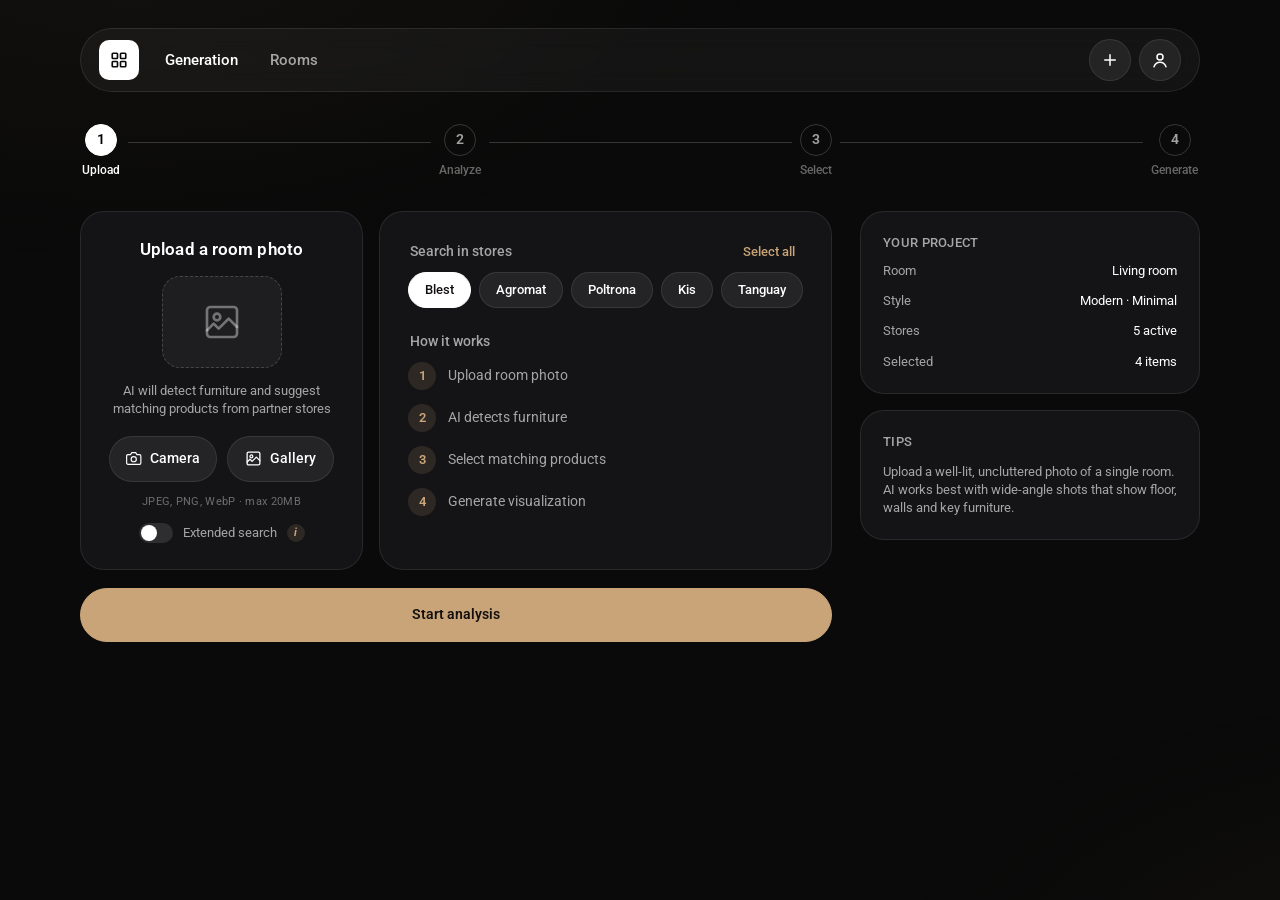
==== public/index.html @ 702569bb "Initial: Eleganza AI room designer (mobile-first responsive flow) - Single-file SPA in public/index." ====
<!doctype html>
<html lang="en">
<head>
<meta charset="utf-8">
<meta name="viewport" content="width=device-width,initial-scale=1,viewport-fit=cover">
<title>Eleganza — AI Room Designer</title>
<meta name="color-scheme" content="dark">
<meta name="description" content="Upload a room photo, let AI detect furniture and suggest matching products from partner stores.">
<link rel="preconnect" href="https://fonts.googleapis.com">
<link rel="preconnect" href="https://fonts.gstatic.com" crossorigin>
<link href="https://fonts.googleapis.com/css2?family=Roboto:wght@300;400;500;600;700&display=swap" rel="stylesheet">
<style>
  /* ---------- Tokens ---------- */
  :root {
    --bg: #0a0a0a;
    --bg-elev: #141416;
    --surface: rgba(255,255,255,.045);
    --surface-2: rgba(255,255,255,.07);
    --surface-3: rgba(255,255,255,.11);
    --border: rgba(255,255,255,.09);
    --border-strong: rgba(255,255,255,.18);
    --text: #ffffff;
    --text-2: rgba(255,255,255,.62);
    --text-3: rgba(255,255,255,.38);
    --gold: #c9a478;
    --gold-2: #d9b98a;
    --gold-soft: rgba(201,164,120,.14);
    --gold-ring: rgba(201,164,120,.35);
    --green: #22c55e;
    --red: #ef4444;
    --radius-xs: 8px;
    --radius-sm: 12px;
    --radius-md: 18px;
    --radius-lg: 24px;
    --radius-pill: 999px;
    --font: "Roboto", system-ui, -apple-system, "Segoe UI", sans-serif;
    --shell-max: 1200px;
    --gutter: 20px;
    --header-h: 64px;
  }

  /* ---------- Base ---------- */
  *, *::before, *::after { box-sizing: border-box; }
  html, body { height: 100%; }
  body {
    margin: 0;
    font-family: var(--font);
    font-size: 15px;
    line-height: 1.4;
    color: var(--text);
    background: var(--bg);
    -webkit-font-smoothing: antialiased;
    text-rendering: optimizeLegibility;
    overflow-x: hidden;
  }
  a { color: inherit; text-decoration: none; }
  button { font: inherit; color: inherit; border: 0; background: none; cursor: pointer; }
  img, svg { display: block; max-width: 100%; }
  [hidden] { display: none !important; }

  /* subtle radial warmth top-left to match dark DS */
  body::before {
    content: "";
    position: fixed;
    inset: 0;
    pointer-events: none;
    background:
      radial-gradient(1100px 600px at 10% -10%, rgba(201,164,120,.05), transparent 60%),
      radial-gradient(900px 500px at 110% 110%, rgba(201,164,120,.04), transparent 60%);
    z-index: 0;
  }

  /* ---------- Shell ---------- */
  .app {
    position: relative;
    z-index: 1;
    max-width: var(--shell-max);
    margin: 0 auto;
    padding: 16px var(--gutter) calc(env(safe-area-inset-bottom) + 24px);
    min-height: 100dvh;
    display: flex;
    flex-direction: column;
    gap: 20px;
  }

  /* ---------- Header ---------- */
  .header {
    display: flex;
    align-items: center;
    gap: 8px;
    padding: 8px 14px;
    background: var(--surface);
    border: 1px solid var(--border);
    border-radius: var(--radius-pill);
    backdrop-filter: blur(12px);
  }
  .brand {
    width: 36px; height: 36px;
    display: grid; place-items: center;
    background: var(--text);
    color: var(--bg);
    border-radius: 10px;
    flex: 0 0 auto;
  }
  .brand svg { width: 18px; height: 18px; }
  .header nav {
    display: flex;
    align-items: center;
    gap: 8px;
    margin-inline-start: 6px;
  }
  .header nav button {
    padding: 8px 12px;
    border-radius: var(--radius-pill);
    font-size: 15px;
    font-weight: 500;
    color: var(--text-2);
  }
  .header nav button.active { color: var(--text); }
  .header .spacer { flex: 1; }
  .icon-btn {
    width: 38px; height: 38px;
    display: grid; place-items: center;
    border-radius: 50%;
    background: var(--surface-2);
    border: 1px solid var(--border);
    color: var(--text);
    transition: background .15s;
  }
  .icon-btn:hover { background: var(--surface-3); }
  .icon-btn svg { width: 18px; height: 18px; }

  /* ---------- Stepper ---------- */
  .stepper {
    display: flex;
    align-items: center;
    justify-content: space-between;
    gap: 8px;
    padding: 4px 2px;
  }
  .step {
    display: flex;
    flex-direction: column;
    align-items: center;
    gap: 6px;
    flex: 0 0 auto;
  }
  .step-dot {
    width: 28px; height: 28px;
    display: grid; place-items: center;
    border-radius: 50%;
    background: transparent;
    border: 1.5px solid var(--border-strong);
    color: var(--text-2);
    font-size: 13px;
    font-weight: 600;
    transition: all .2s;
  }
  .step.done .step-dot {
    background: var(--gold);
    border-color: var(--gold);
    color: #000;
  }
  .step.current .step-dot {
    background: var(--text);
    border-color: var(--text);
    color: #000;
  }
  .step-label {
    font-size: 11px;
    color: var(--text-3);
    font-weight: 500;
  }
  .step.done .step-label,
  .step.current .step-label { color: var(--text); }
  .step-bar {
    flex: 1;
    height: 1.5px;
    background: var(--border-strong);
    border-radius: 2px;
    margin-top: -18px;
  }
  .step-bar.done { background: var(--gold); }

  /* ---------- Screens ---------- */
  .screen {
    display: none;
    flex-direction: column;
    gap: 18px;
  }
  .screen.active { display: flex; }

  /* ---------- Cards ---------- */
  .card {
    background: var(--bg-elev);
    border: 1px solid var(--border);
    border-radius: var(--radius-lg);
    padding: 20px;
  }
  .card h2 {
    margin: 0 0 14px;
    font-size: 17px;
    font-weight: 600;
    text-align: center;
    letter-spacing: .1px;
  }
  .card .sub {
    margin: 0;
    text-align: center;
    color: var(--text-2);
    font-size: 13px;
  }

  /* ---------- Screen 1: Upload ---------- */
  .dropzone {
    margin: 6px auto 14px;
    width: 120px; height: 92px;
    border-radius: var(--radius-md);
    background: var(--surface);
    border: 1px dashed var(--border-strong);
    display: grid; place-items: center;
    color: var(--text-3);
  }
  .dropzone svg { width: 40px; height: 40px; }
  .upload-actions {
    display: grid;
    grid-template-columns: 1fr 1fr;
    gap: 10px;
    margin-top: 18px;
  }
  .btn {
    display: inline-flex;
    align-items: center;
    justify-content: center;
    gap: 8px;
    padding: 12px 16px;
    background: var(--surface-2);
    border: 1px solid var(--border);
    border-radius: var(--radius-pill);
    color: var(--text);
    font-weight: 500;
    font-size: 14px;
    transition: background .15s, transform .05s;
  }
  .btn:hover { background: var(--surface-3); }
  .btn:active { transform: translateY(1px); }
  .btn svg { width: 17px; height: 17px; }
  .btn-primary {
    background: var(--gold);
    border-color: var(--gold);
    color: #141010;
    font-weight: 600;
  }
  .btn-primary:hover { background: var(--gold-2); }
  .btn-white {
    background: var(--text);
    color: #141010;
    border-color: var(--text);
    font-weight: 600;
  }
  .btn-ghost { background: transparent; }
  .meta {
    margin-top: 12px;
    text-align: center;
    font-size: 11px;
    color: var(--text-3);
    letter-spacing: .3px;
  }
  .toggle-row {
    margin-top: 14px;
    display: flex;
    align-items: center;
    justify-content: center;
    gap: 10px;
    color: var(--text-2);
    font-size: 13px;
  }
  .switch {
    position: relative;
    width: 34px; height: 20px;
    background: var(--surface-3);
    border-radius: var(--radius-pill);
    cursor: pointer;
    transition: background .2s;
  }
  .switch::after {
    content: "";
    position: absolute;
    top: 2px; left: 2px;
    width: 16px; height: 16px;
    border-radius: 50%;
    background: var(--text);
    transition: transform .2s;
  }
  .switch.on { background: var(--gold); }
  .switch.on::after { transform: translateX(14px); }
  .info-dot {
    width: 18px; height: 18px;
    border-radius: 50%;
    background: var(--gold-soft);
    color: var(--gold);
    display: grid; place-items: center;
    font-size: 11px;
    font-weight: 700;
    font-style: italic;
  }

  /* Stores row */
  .section-head {
    display: flex; align-items: center; justify-content: space-between;
    margin: 4px 2px 10px;
  }
  .section-head h3 {
    margin: 0;
    font-size: 14px;
    font-weight: 500;
    color: var(--text-2);
  }
  .section-head button { color: var(--gold); font-size: 13px; font-weight: 500; }
  .chip-row {
    display: flex;
    gap: 8px;
    overflow-x: auto;
    padding-bottom: 4px;
    scrollbar-width: none;
  }
  .chip-row::-webkit-scrollbar { display: none; }
  .chip {
    flex: 0 0 auto;
    padding: 8px 16px;
    border-radius: var(--radius-pill);
    background: var(--surface-2);
    border: 1px solid var(--border);
    color: var(--text);
    font-size: 13px;
    font-weight: 500;
    transition: background .15s;
  }
  .chip:hover { background: var(--surface-3); }
  .chip.active {
    background: var(--text);
    color: #141010;
    border-color: var(--text);
  }
  .chip.gold.active {
    background: var(--gold);
    border-color: var(--gold);
    color: #141010;
  }

  /* How-it-works */
  .howlist { display: grid; gap: 14px; }
  .howitem {
    display: grid;
    grid-template-columns: 28px 1fr;
    align-items: center;
    gap: 12px;
    font-size: 14px;
    color: var(--text-2);
  }
  .howitem .num {
    width: 28px; height: 28px;
    border-radius: 50%;
    background: var(--gold-soft);
    color: var(--gold);
    display: grid; place-items: center;
    font-size: 13px;
    font-weight: 600;
  }

  /* Generate room plan card */
  .plan-art {
    margin: 4px auto 16px;
    width: 200px; aspect-ratio: 1/.75;
    border: 1px solid var(--border-strong);
    border-radius: var(--radius-md);
    background:
      radial-gradient(120px 60px at 50% 50%, rgba(201,164,120,.08), transparent 70%),
      var(--surface);
    position: relative;
  }
  .plan-art::before, .plan-art::after {
    content: "";
    position: absolute;
    inset: 14px;
    border: 1px solid var(--border);
    border-radius: 6px;
    opacity: .5;
  }
  .plan-art::after {
    inset: 30px 40px;
    border-style: dashed;
  }

  /* ---------- Screen 2: Analyzing ---------- */
  .analyze-stage {
    aspect-ratio: 16/10;
    border-radius: var(--radius-md);
    background:
      radial-gradient(300px 200px at 50% 45%, rgba(201,164,120,.12), transparent 70%),
      var(--surface);
    display: flex;
    flex-direction: column;
    align-items: center;
    justify-content: center;
    gap: 12px;
    color: var(--text);
    border: 1px solid var(--border);
  }
  .sparkle { width: 54px; height: 54px; color: var(--gold); animation: pulse 2.4s ease-in-out infinite; }
  @keyframes pulse {
    0%, 100% { transform: scale(1); opacity: .85; }
    50% { transform: scale(1.08); opacity: 1; }
  }
  .analyze-title { font-weight: 600; font-size: 17px; }
  .analyze-step { color: var(--text-3); font-size: 13px; }

  .progress {
    margin-top: 10px;
    display: flex; flex-direction: column; gap: 8px;
  }
  .progress-head {
    display: flex; justify-content: space-between;
    font-size: 13px; color: var(--text-2);
  }
  .progress-bar {
    height: 3px;
    background: var(--border);
    border-radius: 3px;
    overflow: hidden;
  }
  .progress-bar > span {
    display: block;
    height: 100%;
    background: var(--gold);
    width: 0%;
    transition: width .6s ease;
  }

  .status-row {
    display: grid;
    grid-template-columns: repeat(3, 1fr);
    gap: 8px;
  }
  .status-chip {
    padding: 10px 12px;
    border-radius: var(--radius-sm);
    background: var(--surface);
    border: 1px solid var(--border);
    font-size: 12px;
  }
  .status-chip .t { font-weight: 600; color: var(--text); }
  .status-chip .s { color: var(--text-3); display: flex; align-items: center; gap: 4px; margin-top: 4px; }
  .status-chip.done .s { color: var(--green); }
  .status-chip.active { border-color: var(--gold-ring); background: var(--gold-soft); }
  .status-chip.active .s { color: var(--gold); }

  /* ---------- Screen 3: Results ---------- */
  .image-stage {
    position: relative;
    aspect-ratio: 16/10;
    border-radius: var(--radius-md);
    overflow: hidden;
    background:
      radial-gradient(400px 240px at 60% 60%, rgba(201,164,120,.08), transparent 70%),
      linear-gradient(180deg, rgba(50,35,20,.4), rgba(20,15,10,.7)),
      var(--bg-elev);
    border: 1px solid var(--border);
  }
  .image-stage .marker {
    position: absolute;
    width: 28px; height: 28px;
    border-radius: 50%;
    background: var(--gold);
    display: grid; place-items: center;
    color: #000;
    font-weight: 700;
    font-size: 13px;
    box-shadow: 0 0 0 6px rgba(201,164,120,.18);
    transform: translate(-50%,-50%);
    cursor: pointer;
    transition: transform .15s;
  }
  .image-stage .marker:hover { transform: translate(-50%,-50%) scale(1.1); }
  .image-stage .tags {
    position: absolute;
    left: 10px; bottom: 10px;
    display: flex; gap: 6px; flex-wrap: wrap;
  }
  .image-stage .tag {
    padding: 4px 10px;
    border-radius: var(--radius-pill);
    background: rgba(0,0,0,.55);
    color: var(--text-2);
    font-size: 11px;
    backdrop-filter: blur(6px);
  }
  .toolbtn {
    position: absolute;
    top: 10px; left: 10px;
    width: 32px; height: 32px;
    border-radius: 50%;
    background: rgba(0,0,0,.55);
    color: var(--text);
    display: grid; place-items: center;
    backdrop-filter: blur(6px);
  }
  .toolbtn svg { width: 16px; height: 16px; }

  .toggles {
    display: flex;
    flex-wrap: wrap;
    gap: 14px 22px;
    padding: 4px 2px;
  }
  .toggle {
    display: inline-flex;
    align-items: center;
    gap: 8px;
    font-size: 13px;
    color: var(--text-2);
  }

  .group {
    background: var(--bg-elev);
    border: 1px solid var(--border);
    border-radius: var(--radius-md);
    overflow: hidden;
  }
  .group-head {
    display: flex;
    align-items: center;
    gap: 12px;
    padding: 14px 16px;
    cursor: pointer;
    user-select: none;
  }
  .group-head .ico {
    width: 34px; height: 34px;
    display: grid; place-items: center;
    border-radius: 10px;
    background: var(--surface-2);
    color: var(--text);
  }
  .group-head .ico svg { width: 18px; height: 18px; }
  .group-head .title { flex: 1; }
  .group-head .title b { display: block; font-weight: 600; font-size: 15px; }
  .group-head .title span { display: block; font-size: 12px; color: var(--text-3); margin-top: 2px; }
  .group-head .badge {
    width: 22px; height: 22px;
    display: grid; place-items: center;
    border-radius: 50%;
    background: var(--gold);
    color: #000;
    font-size: 12px;
    font-weight: 700;
  }
  .group-head .caret {
    color: var(--text-3);
    transition: transform .2s;
  }
  .group.collapsed .caret { transform: rotate(-90deg); }
  .group.collapsed .group-body { display: none; }

  .group-body {
    display: flex;
    flex-direction: column;
    border-top: 1px solid var(--border);
  }

  .product {
    display: grid;
    grid-template-columns: 56px 1fr auto;
    gap: 12px;
    align-items: center;
    padding: 12px 16px;
    border-top: 1px solid var(--border);
    cursor: pointer;
    transition: background .15s;
  }
  .product:first-child { border-top: 0; }
  .product:hover { background: var(--surface); }
  .product.selected { background: var(--gold-soft); }
  .product-thumb {
    width: 56px; height: 56px;
    border-radius: 10px;
    background: linear-gradient(135deg,#2a2420 0%, #1a1512 100%);
    border: 1px solid var(--border);
    display: grid; place-items: center;
    color: var(--text-3);
  }
  .product-info b {
    display: block;
    font-weight: 600;
    font-size: 14px;
  }
  .product-info .sku {
    display: block;
    font-size: 11px;
    color: var(--text-3);
    margin-top: 2px;
  }
  .match-bar {
    margin-top: 6px;
    display: flex; align-items: center; gap: 6px;
  }
  .match-bar .track {
    flex: 1;
    max-width: 90px;
    height: 3px;
    background: var(--border);
    border-radius: 3px;
    overflow: hidden;
  }
  .match-bar .track > span {
    display: block; height: 100%;
    background: var(--green);
  }
  .match-bar .pct { font-size: 11px; color: var(--green); font-weight: 600; }
  .check {
    width: 24px; height: 24px;
    border-radius: 50%;
    border: 1.5px solid var(--border-strong);
    display: grid; place-items: center;
    color: transparent;
    transition: all .15s;
  }
  .product.selected .check {
    background: var(--gold);
    border-color: var(--gold);
    color: #000;
  }
  .product.selected .check svg { width: 14px; height: 14px; }

  /* Sticky CTA footer */
  .sticky-cta {
    position: sticky;
    bottom: 12px;
    margin-top: 4px;
    padding: 0;
  }
  .sticky-cta .btn {
    width: 100%;
    padding: 16px;
    font-size: 15px;
    border-radius: var(--radius-pill);
  }
  .count-badge {
    width: 22px; height: 22px;
    border-radius: 50%;
    background: var(--surface-3);
    color: var(--text);
    display: grid; place-items: center;
    font-size: 12px;
    font-weight: 700;
    margin-inline-start: 6px;
  }

  /* ---------- Screen 4: Selection ---------- */
  .ornament {
    display: flex; align-items: center; justify-content: center;
    gap: 8px;
    color: var(--gold);
    font-size: 12px;
    font-weight: 600;
    letter-spacing: 2px;
    padding: 4px 0;
  }
  .ornament::before, .ornament::after {
    content: "";
    flex: 1;
    max-width: 60px;
    height: 1px;
    background: var(--border-strong);
  }
  .add-more {
    text-align: center;
    color: var(--gold);
    font-weight: 500;
    padding: 6px;
    font-size: 14px;
  }
  .stats {
    display: grid;
    grid-template-columns: repeat(3, 1fr);
    gap: 10px;
  }
  .stat {
    padding: 16px 12px;
    background: var(--bg-elev);
    border: 1px solid var(--border);
    border-radius: var(--radius-md);
    text-align: center;
  }
  .stat b { display: block; font-size: 24px; font-weight: 600; }
  .stat span { display: block; font-size: 11px; color: var(--text-3); margin-top: 2px; letter-spacing: .3px; }
  .stat.accent b { color: var(--gold); }

  .selection-card {
    display: grid;
    grid-template-columns: 64px 1fr auto;
    gap: 14px;
    align-items: center;
    padding: 14px;
    background: var(--bg-elev);
    border: 1px solid var(--border);
    border-radius: var(--radius-md);
  }
  .selection-card .thumb {
    width: 64px; height: 64px;
    border-radius: 10px;
    background: linear-gradient(135deg,#2a2420,#1a1512);
    border: 1px solid var(--border);
    display: grid; place-items: center;
    color: var(--text-3);
  }
  .selection-card .cat {
    font-size: 10px;
    font-weight: 600;
    color: var(--gold);
    letter-spacing: 1.2px;
    text-transform: uppercase;
  }
  .selection-card b {
    display: block;
    font-size: 15px;
    font-weight: 600;
    margin-top: 2px;
  }
  .selection-card .pct { font-size: 12px; color: var(--text-3); margin-top: 2px; }
  .remove-btn {
    width: 30px; height: 30px;
    border-radius: 50%;
    background: var(--surface-2);
    border: 1px solid var(--border);
    display: grid; place-items: center;
    color: var(--text-3);
    transition: all .15s;
  }
  .remove-btn:hover { color: var(--red); border-color: var(--red); }

  .generate-cta {
    width: 100%;
    padding: 16px;
    background: var(--gold);
    color: #141010;
    border-radius: var(--radius-pill);
    font-weight: 600;
    font-size: 15px;
    display: inline-flex;
    align-items: center;
    justify-content: center;
    gap: 10px;
    transition: background .15s, transform .05s;
  }
  .generate-cta:hover { background: var(--gold-2); }
  .generate-cta svg { width: 18px; height: 18px; }

  /* ---------- Screen 5: Generate ---------- */
  .ready-stage {
    aspect-ratio: 16/10;
    border-radius: var(--radius-md);
    background:
      radial-gradient(400px 200px at 50% 50%, rgba(34,197,94,.06), transparent 70%),
      var(--bg-elev);
    border: 1px solid var(--border);
    display: flex;
    flex-direction: column;
    align-items: center;
    justify-content: center;
    gap: 12px;
  }
  .check-big {
    width: 56px; height: 56px;
    border-radius: 50%;
    background: var(--green);
    display: grid; place-items: center;
    color: #001;
    box-shadow: 0 0 0 10px rgba(34,197,94,.15);
  }
  .check-big svg { width: 28px; height: 28px; }

  .action-grid {
    display: grid;
    grid-template-columns: 1fr 1fr;
    gap: 10px;
  }
  .compare-grid {
    display: grid;
    grid-template-columns: 1fr 1fr;
    gap: 10px;
  }
  .compare {
    aspect-ratio: 4/5;
    border-radius: var(--radius-md);
    background: var(--surface);
    border: 1px solid var(--border);
    display: grid; place-items: center;
    color: var(--text-3);
    font-size: 13px;
    font-weight: 500;
    text-transform: uppercase;
    letter-spacing: 1px;
    position: relative;
  }
  .compare::after {
    content: "";
    position: absolute;
    top: 22%; bottom: 40%;
    width: 1.5px;
    background: var(--text-3);
    opacity: .4;
  }

  /* ---------- Responsive: tablet ---------- */
  @media (min-width: 720px) {
    :root { --gutter: 32px; }
    .app { padding-top: 24px; gap: 24px; }
    .card { padding: 26px 28px; }
    .header { padding: 10px 18px; }
    .brand { width: 40px; height: 40px; }
    .icon-btn { width: 42px; height: 42px; }
    .step-dot { width: 32px; height: 32px; font-size: 14px; }
    .step-label { font-size: 12px; }

    /* Screen 1: upload and plan side-by-side */
    .screen[data-step="1"] .twin {
      display: grid;
      grid-template-columns: 1fr 1fr;
      gap: 16px;
    }
    /* Stats larger numbers */
    .stat b { font-size: 30px; }

    /* Results: two-column product list layout */
    .group-body { display: grid; grid-template-columns: 1fr 1fr; }
    .product { border-top: 1px solid var(--border); }
    .product:nth-child(2) { border-top: 1px solid var(--border); }
    .product:nth-child(1), .product:nth-child(2) { border-top: 0; }
    .product + .product { border-left: 1px solid var(--border); }
    .product:nth-child(2n+1) { border-left: 0; }

    /* Ready actions grow */
    .action-grid { grid-template-columns: repeat(4, 1fr); }
    .compare-grid { max-width: 520px; margin: 0 auto; }
  }

  /* ---------- Responsive: desktop ---------- */
  @media (min-width: 1080px) {
    :root { --gutter: 40px; }
    body { font-size: 16px; }
    .app { padding-top: 28px; gap: 28px; }

    /* Two-column app layout: main content + sticky sidebar context */
    .layout {
      display: grid;
      grid-template-columns: minmax(0, 1fr) 340px;
      gap: 28px;
      align-items: start;
    }
    .layout > main { min-width: 0; }
    .sidebar {
      position: sticky;
      top: 20px;
      display: flex;
      flex-direction: column;
      gap: 16px;
    }
    .sidebar .card { padding: 22px; }

    /* On desktop, screen content gets wider product cards */
    .group-body { grid-template-columns: 1fr 1fr 1fr; }
    .product:nth-child(2n+1) { border-left: 1px solid var(--border); }
    .product:nth-child(3n+1) { border-left: 0; }
    .product:nth-child(1), .product:nth-child(2), .product:nth-child(3) { border-top: 0; }

    .stats { gap: 16px; }

    /* Sticky CTA becomes inline on desktop (sidebar has its own) */
    .sticky-cta { position: static; }
  }
  @media (max-width: 1079.98px) {
    .sidebar { display: none; }
  }
</style>
</head>
<body>
<div class="app">

  <!-- ===== Header ===== -->
  <header class="header" role="banner">
    <div class="brand" aria-hidden="true">
      <svg viewBox="0 0 24 24" fill="none" stroke="currentColor" stroke-width="2.2" stroke-linecap="round" stroke-linejoin="round"><rect x="3" y="3" width="7" height="7" rx="1"/><rect x="14" y="3" width="7" height="7" rx="1"/><rect x="3" y="14" width="7" height="7" rx="1"/><rect x="14" y="14" width="7" height="7" rx="1"/></svg>
    </div>
    <nav aria-label="Primary">
      <button class="active" type="button">Generation</button>
      <button type="button">Rooms</button>
    </nav>
    <div class="spacer"></div>
    <button class="icon-btn" type="button" aria-label="New project">
      <svg viewBox="0 0 24 24" fill="none" stroke="currentColor" stroke-width="2" stroke-linecap="round"><path d="M12 5v14M5 12h14"/></svg>
    </button>
    <button class="icon-btn" type="button" aria-label="Profile">
      <svg viewBox="0 0 24 24" fill="none" stroke="currentColor" stroke-width="2" stroke-linecap="round" stroke-linejoin="round"><circle cx="12" cy="8" r="4"/><path d="M4 21c1.5-4 5-6 8-6s6.5 2 8 6"/></svg>
    </button>
  </header>

  <!-- ===== Stepper ===== -->
  <div class="stepper" id="stepper" role="navigation" aria-label="Progress">
    <div class="step current" data-go="1"><div class="step-dot">1</div><div class="step-label">Upload</div></div>
    <div class="step-bar"></div>
    <div class="step" data-go="2"><div class="step-dot">2</div><div class="step-label">Analyze</div></div>
    <div class="step-bar"></div>
    <div class="step" data-go="3"><div class="step-dot">3</div><div class="step-label">Select</div></div>
    <div class="step-bar"></div>
    <div class="step" data-go="5"><div class="step-dot">4</div><div class="step-label">Generate</div></div>
  </div>

  <!-- ===== Two-column layout (active only on desktop) ===== -->
  <div class="layout">
  <main>

  <!-- ===== Screen 1 · Upload ===== -->
  <section class="screen active" data-step="1" aria-label="Upload">
    <div class="twin">
      <div class="card">
        <h2>Upload a room photo</h2>
        <div class="dropzone" aria-hidden="true">
          <svg viewBox="0 0 24 24" fill="none" stroke="currentColor" stroke-width="1.6" stroke-linecap="round" stroke-linejoin="round"><rect x="3" y="3" width="18" height="18" rx="2"/><circle cx="9" cy="9" r="2"/><path d="m21 15-5-5-6 6-3-3-4 4"/></svg>
        </div>
        <p class="sub">AI will detect furniture and suggest matching products from partner stores</p>
        <div class="upload-actions">
          <button class="btn" type="button" id="openCamera">
            <svg viewBox="0 0 24 24" fill="none" stroke="currentColor" stroke-width="1.8" stroke-linecap="round" stroke-linejoin="round"><path d="M23 19a2 2 0 0 1-2 2H3a2 2 0 0 1-2-2V8a2 2 0 0 1 2-2h4l2-3h6l2 3h4a2 2 0 0 1 2 2z"/><circle cx="12" cy="13" r="4"/></svg>
            Camera
          </button>
          <label class="btn" for="fileInput">
            <svg viewBox="0 0 24 24" fill="none" stroke="currentColor" stroke-width="1.8" stroke-linecap="round" stroke-linejoin="round"><rect x="3" y="3" width="18" height="18" rx="2"/><circle cx="9" cy="9" r="2"/><path d="m21 15-5-5-6 6-3-3-4 4"/></svg>
            Gallery
          </label>
          <input id="fileInput" type="file" accept="image/jpeg,image/png,image/webp" hidden>
        </div>
        <div class="meta">JPEG, PNG, WebP · max 20MB</div>
        <div class="toggle-row">
          <div class="switch" id="extendedSearch" role="switch" aria-checked="false" tabindex="0"></div>
          <span>Extended search</span>
          <span class="info-dot" aria-label="Info">i</span>
        </div>
      </div>

      <div class="card">
        <div class="section-head">
          <h3>Search in stores</h3>
          <button type="button">Select all</button>
        </div>
        <div class="chip-row" role="list">
          <button class="chip active" type="button">Blest</button>
          <button class="chip" type="button">Agromat</button>
          <button class="chip" type="button">Poltrona</button>
          <button class="chip" type="button">Kis</button>
          <button class="chip" type="button">Tanguay</button>
        </div>
        <h3 style="margin:20px 2px 10px; font-size:14px; font-weight:500; color:var(--text-2)">How it works</h3>
        <ol class="howlist" style="list-style:none; padding:0; margin:0;">
          <li class="howitem"><span class="num">1</span> Upload room photo</li>
          <li class="howitem"><span class="num">2</span> AI detects furniture</li>
          <li class="howitem"><span class="num">3</span> Select matching products</li>
          <li class="howitem"><span class="num">4</span> Generate visualization</li>
        </ol>
      </div>
    </div>

    <button class="btn btn-primary" style="width:100%;padding:16px" type="button" data-next="2">
      Start analysis
    </button>
  </section>

  <!-- ===== Screen 2 · Analyzing ===== -->
  <section class="screen" data-step="2" aria-label="Analyzing">
    <div class="card" style="padding:18px">
      <div class="analyze-stage">
        <svg class="sparkle" viewBox="0 0 24 24" fill="currentColor"><path d="M12 2l1.8 6.2L20 10l-6.2 1.8L12 18l-1.8-6.2L4 10l6.2-1.8z"/></svg>
        <div class="analyze-title">Classifying furniture…</div>
        <div class="analyze-step" id="analyzeStep">Step 2 of 3</div>
      </div>
      <div class="progress">
        <div class="progress-head">
          <span>Classifying furniture</span>
          <span id="analyzePct">60%</span>
        </div>
        <div class="progress-bar"><span id="analyzeBar" style="width:60%"></span></div>
      </div>
    </div>

    <div class="status-row">
      <div class="status-chip done"><div class="t">Detecting objects</div><div class="s">✓ Done</div></div>
      <div class="status-chip active"><div class="t">Classifying furniture</div><div class="s">✓ Done</div></div>
      <div class="status-chip"><div class="t">Matching products</div><div class="s">Pending</div></div>
    </div>

    <button class="btn" type="button" style="width:100%;padding:16px" data-next="1">Cancel</button>
  </section>

  <!-- ===== Screen 3 · Results ===== -->
  <section class="screen" data-step="3" aria-label="Select products">
    <div class="image-stage">
      <button class="toolbtn" type="button" aria-label="View">
        <svg viewBox="0 0 24 24" fill="none" stroke="currentColor" stroke-width="2" stroke-linecap="round" stroke-linejoin="round"><path d="M3 9l4-5h10l4 5v11a1 1 0 0 1-1 1H4a1 1 0 0 1-1-1z"/><path d="M3 9h18"/></svg>
      </button>
      <div class="marker" style="left:28%; top:40%">+</div>
      <div class="marker" style="left:56%; top:55%">•</div>
      <div class="marker" style="left:72%; top:38%">•</div>
      <div class="marker" style="left:85%; top:30%">•</div>
      <div class="tags">
        <span class="tag">living_room</span>
        <span class="tag">modern</span>
        <span class="tag">minimalism</span>
      </div>
    </div>

    <div class="chip-row">
      <button class="chip gold active" type="button">All · 24</button>
      <button class="chip" type="button">Blest</button>
      <button class="chip" type="button">Poltrona</button>
      <button class="chip" type="button">Tanguay · 5</button>
    </div>

    <div class="toggles">
      <label class="toggle"><span class="switch on" role="switch" aria-checked="true"></span>All categories</label>
      <label class="toggle"><span class="switch on" role="switch" aria-checked="true"></span>Pro mode</label>
    </div>

    <div class="group" data-group="sofa">
      <div class="group-head">
        <div class="ico" aria-hidden="true">
          <svg viewBox="0 0 24 24" fill="none" stroke="currentColor" stroke-width="1.8" stroke-linecap="round" stroke-linejoin="round"><path d="M4 18v-5a3 3 0 0 1 3-3h10a3 3 0 0 1 3 3v5"/><path d="M2 18h20v2a1 1 0 0 1-1 1h-1a1 1 0 0 1-1-1h-12a1 1 0 0 1-1 1H5a1 1 0 0 1-1-1z"/><path d="M7 10V7a2 2 0 0 1 2-2h6a2 2 0 0 1 2 2v3"/></svg>
        </div>
        <div class="title"><b>Sofa</b><span><span class="selcount">1</span> selected</span></div>
        <div class="badge selcount">1</div>
        <div class="caret"><svg width="16" height="16" viewBox="0 0 24 24" fill="none" stroke="currentColor" stroke-width="2.2" stroke-linecap="round"><path d="m6 9 6 6 6-6"/></svg></div>
      </div>
      <div class="group-body"></div>
    </div>

    <div class="group" data-group="coffee-table">
      <div class="group-head">
        <div class="ico" aria-hidden="true">
          <svg viewBox="0 0 24 24" fill="none" stroke="currentColor" stroke-width="1.8" stroke-linecap="round" stroke-linejoin="round"><path d="M3 10h18"/><path d="M5 10v8"/><path d="M19 10v8"/><path d="M3 7l3-3h12l3 3"/></svg>
        </div>
        <div class="title"><b>Coffee Table</b><span><span class="selcount">1</span> selected</span></div>
        <div class="badge selcount">1</div>
        <div class="caret"><svg width="16" height="16" viewBox="0 0 24 24" fill="none" stroke="currentColor" stroke-width="2.2" stroke-linecap="round"><path d="m6 9 6 6 6-6"/></svg></div>
      </div>
      <div class="group-body"></div>
    </div>

    <div class="group collapsed" data-group="chair">
      <div class="group-head">
        <div class="ico" aria-hidden="true">
          <svg viewBox="0 0 24 24" fill="none" stroke="currentColor" stroke-width="1.8" stroke-linecap="round" stroke-linejoin="round"><path d="M6 20v-6"/><path d="M18 20v-6"/><path d="M5 14h14"/><path d="M7 14V5a2 2 0 0 1 2-2h6a2 2 0 0 1 2 2v9"/></svg>
        </div>
        <div class="title"><b>Chair</b><span><span class="selcount">1</span> selected</span></div>
        <div class="badge selcount">1</div>
        <div class="caret"><svg width="16" height="16" viewBox="0 0 24 24" fill="none" stroke="currentColor" stroke-width="2.2" stroke-linecap="round"><path d="m6 9 6 6 6-6"/></svg></div>
      </div>
      <div class="group-body"></div>
    </div>

    <div class="group collapsed" data-group="carpet">
      <div class="group-head">
        <div class="ico" aria-hidden="true">
          <svg viewBox="0 0 24 24" fill="none" stroke="currentColor" stroke-width="1.8" stroke-linecap="round" stroke-linejoin="round"><rect x="3" y="5" width="18" height="14" rx="2"/><path d="M7 9h10M7 12h10M7 15h10"/></svg>
        </div>
        <div class="title"><b>Carpet</b><span><span class="selcount">1</span> selected</span></div>
        <div class="badge selcount">1</div>
        <div class="caret"><svg width="16" height="16" viewBox="0 0 24 24" fill="none" stroke="currentColor" stroke-width="2.2" stroke-linecap="round"><path d="m6 9 6 6 6-6"/></svg></div>
      </div>
      <div class="group-body"></div>
    </div>

    <div class="sticky-cta">
      <button class="btn btn-white" type="button" data-next="4">
        Continue with selections <span class="count-badge" id="totalCount">4</span>
      </button>
    </div>
  </section>

  <!-- ===== Screen 4 · Selection summary ===== -->
  <section class="screen" data-step="4" aria-label="Your selection">
    <div class="ornament">✦ YOUR SELECTION ✦</div>
    <button class="add-more" type="button" data-next="3">+ Add more products</button>
    <div class="stats">
      <div class="stat"><b id="statProducts">4</b><span>Products</span></div>
      <div class="stat"><b id="statCategories">3</b><span>Categories</span></div>
      <div class="stat accent"><b id="statMatch">42%</b><span>Avg match</span></div>
    </div>

    <div id="selectionList" style="display:flex;flex-direction:column;gap:10px"></div>

    <div class="ornament">✦ REIMAGINE YOUR SPACE ✦</div>
    <button class="generate-cta" type="button" data-next="5">
      <svg viewBox="0 0 24 24" fill="currentColor"><path d="M12 2l1.8 6.2L20 10l-6.2 1.8L12 18l-1.8-6.2L4 10l6.2-1.8z"/></svg>
      Generate visualization
    </button>
  </section>

  <!-- ===== Screen 5 · Generate ===== -->
  <section class="screen" data-step="5" aria-label="Visualization ready">
    <div class="ready-stage">
      <div class="check-big">
        <svg viewBox="0 0 24 24" fill="none" stroke="currentColor" stroke-width="3" stroke-linecap="round" stroke-linejoin="round"><path d="M20 6 9 17l-5-5"/></svg>
      </div>
      <div style="font-weight:600;font-size:17px">Visualization ready</div>
    </div>

    <div class="action-grid">
      <button class="btn" type="button">
        <svg viewBox="0 0 24 24" fill="none" stroke="currentColor" stroke-width="1.8" stroke-linecap="round" stroke-linejoin="round"><path d="M8 3H5a2 2 0 0 0-2 2v3"/><path d="M21 8V5a2 2 0 0 0-2-2h-3"/><path d="M3 16v3a2 2 0 0 0 2 2h3"/><path d="M16 21h3a2 2 0 0 0 2-2v-3"/></svg>
        Full preview
      </button>
      <button class="btn" type="button">
        <svg viewBox="0 0 24 24" fill="none" stroke="currentColor" stroke-width="1.8" stroke-linecap="round" stroke-linejoin="round"><path d="M19 21H5a2 2 0 0 1-2-2V5a2 2 0 0 1 2-2h11l5 5v11a2 2 0 0 1-2 2z"/><polyline points="17 21 17 13 7 13 7 21"/><polyline points="7 3 7 8 15 8"/></svg>
        Save
      </button>
      <button class="btn" type="button">
        <svg viewBox="0 0 24 24" fill="none" stroke="currentColor" stroke-width="1.8" stroke-linecap="round" stroke-linejoin="round"><path d="M15 3h6v6"/><path d="M10 14 21 3"/><path d="M18 13v6a2 2 0 0 1-2 2H5a2 2 0 0 1-2-2V8a2 2 0 0 1 2-2h6"/></svg>
        Share
      </button>
      <button class="btn" type="button" data-next="2">
        <svg viewBox="0 0 24 24" fill="none" stroke="currentColor" stroke-width="1.8" stroke-linecap="round" stroke-linejoin="round"><path d="M21 12a9 9 0 1 1-3-6.7L21 8"/><path d="M21 3v5h-5"/></svg>
        Retry
      </button>
    </div>

    <div class="ornament">✦ COMPARE ✦</div>
    <div class="compare-grid">
      <div class="compare">Before</div>
      <div class="compare">After</div>
    </div>

    <button class="btn btn-white" type="button" style="padding:16px" data-next="1">
      <svg viewBox="0 0 24 24" fill="none" stroke="currentColor" stroke-width="2" stroke-linecap="round"><path d="M12 5v14M5 12h14"/></svg>
      Start a new project
    </button>
  </section>

  </main>

  <!-- ===== Desktop sidebar ===== -->
  <aside class="sidebar" aria-label="Context">
    <div class="card">
      <h3 style="margin:0 0 10px;font-size:13px;font-weight:500;color:var(--text-2);letter-spacing:.3px;text-transform:uppercase">Your project</h3>
      <div style="display:flex;flex-direction:column;gap:12px">
        <div style="display:flex;justify-content:space-between;font-size:13px;color:var(--text-2)"><span>Room</span><span style="color:var(--text)">Living room</span></div>
        <div style="display:flex;justify-content:space-between;font-size:13px;color:var(--text-2)"><span>Style</span><span style="color:var(--text)">Modern · Minimal</span></div>
        <div style="display:flex;justify-content:space-between;font-size:13px;color:var(--text-2)"><span>Stores</span><span style="color:var(--text)">5 active</span></div>
        <div style="display:flex;justify-content:space-between;font-size:13px;color:var(--text-2)"><span>Selected</span><span style="color:var(--text)" id="sidebarCount">4 items</span></div>
      </div>
    </div>
    <div class="card">
      <h3 style="margin:0 0 12px;font-size:13px;font-weight:500;color:var(--text-2);letter-spacing:.3px;text-transform:uppercase">Tips</h3>
      <p class="sub" style="text-align:left;margin:0">Upload a well-lit, uncluttered photo of a single room. AI works best with wide-angle shots that show floor, walls and key furniture.</p>
    </div>
  </aside>
  </div>
</div>

<script>
(() => {
  // ===== Data =====
  const PRODUCTS = {
    sofa: [
      { id:"sf1", name:"Blisscape Sofa", sku:"PF-SF-21", match:49, selected:true },
      { id:"sf2", name:"Come Together",  sku:"PF-SF-07", match:49 },
      { id:"sf3", name:"Aura",           sku:"BX-SF-02", match:45 },
    ],
    "coffee-table": [
      { id:"ct1", name:"Mirage", sku:"GI-CT-08", match:42, selected:true },
      { id:"ct2", name:"Baba",   sku:"PLF-CT-01", match:39 },
      { id:"ct3", name:"Nara",   sku:"PLF-CT-11", match:38 },
    ],
    chair: [
      { id:"ch1", name:"Dining Chair", sku:"BX-CH-12", match:37, selected:true },
      { id:"ch2", name:"Halo",         sku:"PF-CH-03", match:33 },
    ],
    carpet: [
      { id:"cp1", name:"Faira Area Rug", sku:"GI-CP-04", match:35, selected:true },
      { id:"cp2", name:"Dune",           sku:"PLF-CP-09", match:30 },
    ],
  };
  const CAT_LABEL = { "sofa":"Sofa", "coffee-table":"Coffee Table", "chair":"Chair", "carpet":"Carpet" };

  // ===== Helpers =====
  const $ = (s, r=document) => r.querySelector(s);
  const $$ = (s, r=document) => [...r.querySelectorAll(s)];

  // ===== Render product rows =====
  function renderGroups() {
    Object.entries(PRODUCTS).forEach(([key, items]) => {
      const body = $(`.group[data-group="${key}"] .group-body`);
      if (!body) return;
      body.innerHTML = items.map(p => `
        <div class="product${p.selected ? " selected" : ""}" data-id="${p.id}" data-cat="${key}">
          <div class="product-thumb">
            <svg width="24" height="24" viewBox="0 0 24 24" fill="none" stroke="currentColor" stroke-width="1.2"><rect x="3" y="4" width="18" height="14" rx="2"/><path d="m3 14 5-4 4 3 4-5 5 6"/></svg>
          </div>
          <div class="product-info">
            <b>${p.name}</b>
            <span class="sku">${p.sku}</span>
            <div class="match-bar"><div class="track"><span style="width:${p.match}%"></span></div><span class="pct">${p.match}%</span></div>
          </div>
          <div class="check">
            <svg viewBox="0 0 24 24" fill="none" stroke="currentColor" stroke-width="3" stroke-linecap="round" stroke-linejoin="round"><path d="M20 6 9 17l-5-5"/></svg>
          </div>
        </div>
      `).join("");
    });
    updateCounts();
    renderSelection();
  }

  function updateCounts() {
    let total = 0;
    Object.entries(PRODUCTS).forEach(([key, items]) => {
      const n = items.filter(p => p.selected).length;
      total += n;
      const g = $(`.group[data-group="${key}"]`);
      if (g) g.querySelectorAll(".selcount").forEach(el => el.textContent = n);
    });
    $("#totalCount").textContent = total;
    $("#sidebarCount").textContent = total + " items";
    $("#statProducts").textContent = total;
    const catsUsed = Object.entries(PRODUCTS).filter(([,items]) => items.some(p=>p.selected)).length;
    $("#statCategories").textContent = catsUsed;
    const sel = Object.values(PRODUCTS).flat().filter(p=>p.selected);
    const avg = sel.length ? Math.round(sel.reduce((a,p)=>a+p.match,0)/sel.length) : 0;
    $("#statMatch").textContent = avg + "%";
  }

  function renderSelection() {
    const list = $("#selectionList");
    const selected = Object.entries(PRODUCTS).flatMap(([key, items]) =>
      items.filter(p => p.selected).map(p => ({ ...p, cat:key }))
    );
    list.innerHTML = selected.map(p => `
      <div class="selection-card" data-id="${p.id}" data-cat="${p.cat}">
        <div class="thumb">
          <svg width="26" height="26" viewBox="0 0 24 24" fill="none" stroke="currentColor" stroke-width="1.2"><rect x="3" y="4" width="18" height="14" rx="2"/><path d="m3 14 5-4 4 3 4-5 5 6"/></svg>
        </div>
        <div>
          <div class="cat">${CAT_LABEL[p.cat]}</div>
          <b>${p.name}</b>
          <div class="pct">Match: ${p.match}%</div>
        </div>
        <button class="remove-btn" type="button" aria-label="Remove">
          <svg width="16" height="16" viewBox="0 0 24 24" fill="none" stroke="currentColor" stroke-width="2" stroke-linecap="round"><path d="M18 6 6 18M6 6l12 12"/></svg>
        </button>
      </div>
    `).join("");
  }

  // ===== Interactions =====
  // product toggle
  document.addEventListener("click", e => {
    const prod = e.target.closest(".product");
    if (prod) {
      const id = prod.dataset.id, cat = prod.dataset.cat;
      const p = PRODUCTS[cat].find(x => x.id === id);
      p.selected = !p.selected;
      renderGroups();
      return;
    }
    // remove from selection screen
    const rm = e.target.closest(".remove-btn");
    if (rm) {
      const card = rm.closest(".selection-card");
      const id = card.dataset.id, cat = card.dataset.cat;
      const p = PRODUCTS[cat].find(x => x.id === id);
      p.selected = false;
      renderGroups();
      return;
    }
    // group collapse
    const head = e.target.closest(".group-head");
    if (head) {
      head.parentElement.classList.toggle("collapsed");
      return;
    }
  });

  // Chip rows (single-select within each row, except stores row which is multi)
  $$(".chip-row").forEach(row => {
    row.addEventListener("click", e => {
      const chip = e.target.closest(".chip");
      if (!chip) return;
      if (chip.classList.contains("gold")) {
        row.querySelectorAll(".chip").forEach(c => c.classList.remove("active"));
        chip.classList.add("active");
      } else {
        chip.classList.toggle("active");
      }
    });
  });

  // Switches
  $$(".switch").forEach(s => {
    s.addEventListener("click", () => {
      s.classList.toggle("on");
      s.setAttribute("aria-checked", s.classList.contains("on") ? "true" : "false");
    });
  });

  // ===== Step navigation =====
  const STEP_TO_PILL = { 1:1, 2:2, 3:3, 4:3, 5:4 };
  function goto(step) {
    $$(".screen").forEach(s => s.classList.toggle("active", s.dataset.step == step));
    // update stepper
    const pill = STEP_TO_PILL[step];
    $$("#stepper .step").forEach((el, i) => {
      el.classList.remove("current","done");
      if (i + 1 < pill) el.classList.add("done");
      else if (i + 1 == pill) el.classList.add("current");
    });
    $$("#stepper .step-bar").forEach((el, i) => {
      el.classList.toggle("done", (i + 1) < pill);
    });
    window.scrollTo({ top: 0, behavior: "smooth" });
    if (step == 2) startAnalyzing();
  }

  document.addEventListener("click", e => {
    const next = e.target.closest("[data-next]");
    if (next) { goto(+next.dataset.next); return; }
    const go = e.target.closest("[data-go]");
    if (go) { goto(+go.dataset.go); return; }
  });

  // File input → go to analyzing
  $("#fileInput").addEventListener("change", e => {
    if (e.target.files && e.target.files[0]) goto(2);
  });
  $("#openCamera").addEventListener("click", () => $("#fileInput").click());

  // ===== Analyzing simulation =====
  let analyzeTimer;
  function startAnalyzing() {
    clearInterval(analyzeTimer);
    let pct = 0;
    const bar = $("#analyzeBar"), text = $("#analyzePct"), step = $("#analyzeStep");
    const chips = $$(".status-row .status-chip");
    chips.forEach(c => { c.classList.remove("done","active"); });
    chips[0].classList.add("active");
    analyzeTimer = setInterval(() => {
      pct += 6 + Math.random() * 4;
      if (pct > 100) pct = 100;
      bar.style.width = pct + "%";
      text.textContent = Math.round(pct) + "%";
      if (pct < 34) { step.textContent = "Step 1 of 3"; chips[0].classList.add("active"); }
      else if (pct < 67) {
        step.textContent = "Step 2 of 3";
        chips[0].classList.remove("active"); chips[0].classList.add("done");
        chips[1].classList.add("active");
      } else {
        step.textContent = "Step 3 of 3";
        chips[1].classList.remove("active"); chips[1].classList.add("done");
        chips[2].classList.add("active");
      }
      if (pct >= 100) {
        clearInterval(analyzeTimer);
        chips[2].classList.remove("active"); chips[2].classList.add("done");
        setTimeout(() => goto(3), 600);
      }
    }, 220);
  }

  // Init
  renderGroups();
})();
</script>
</body>
</html>
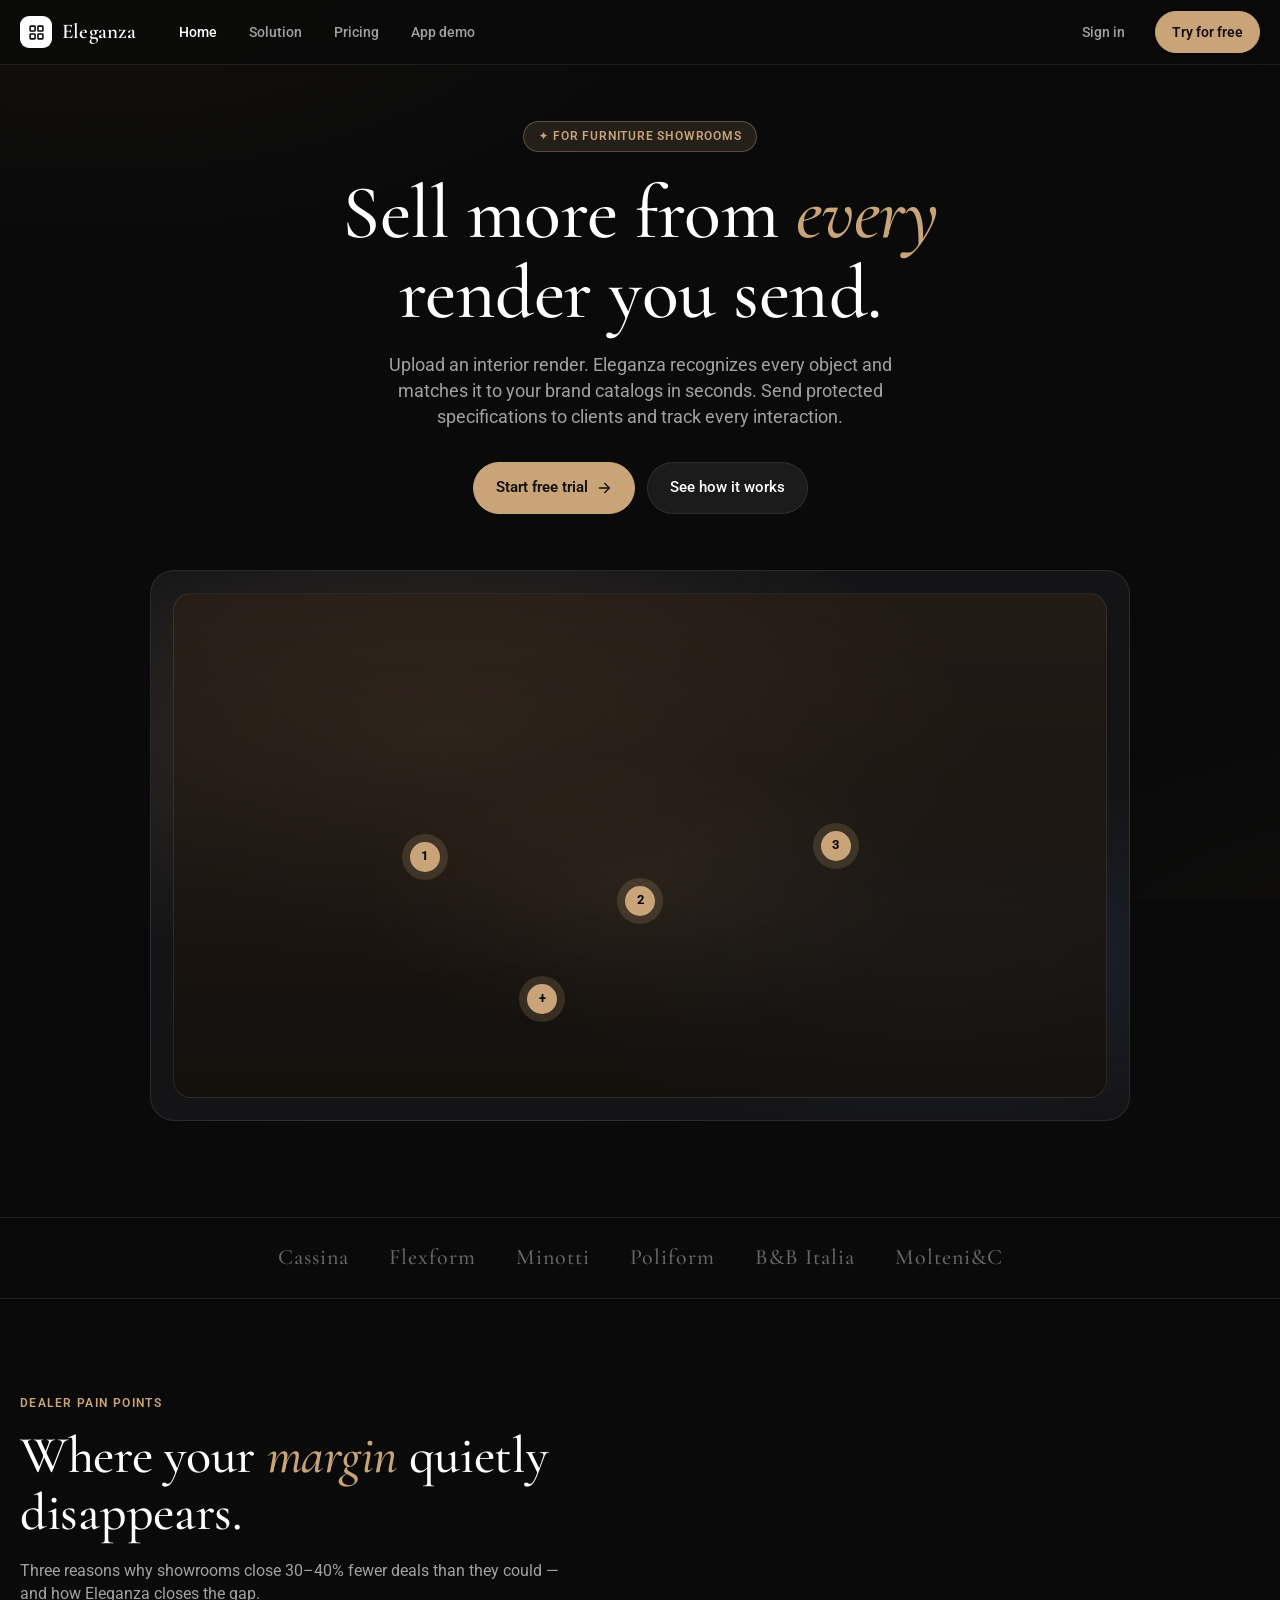
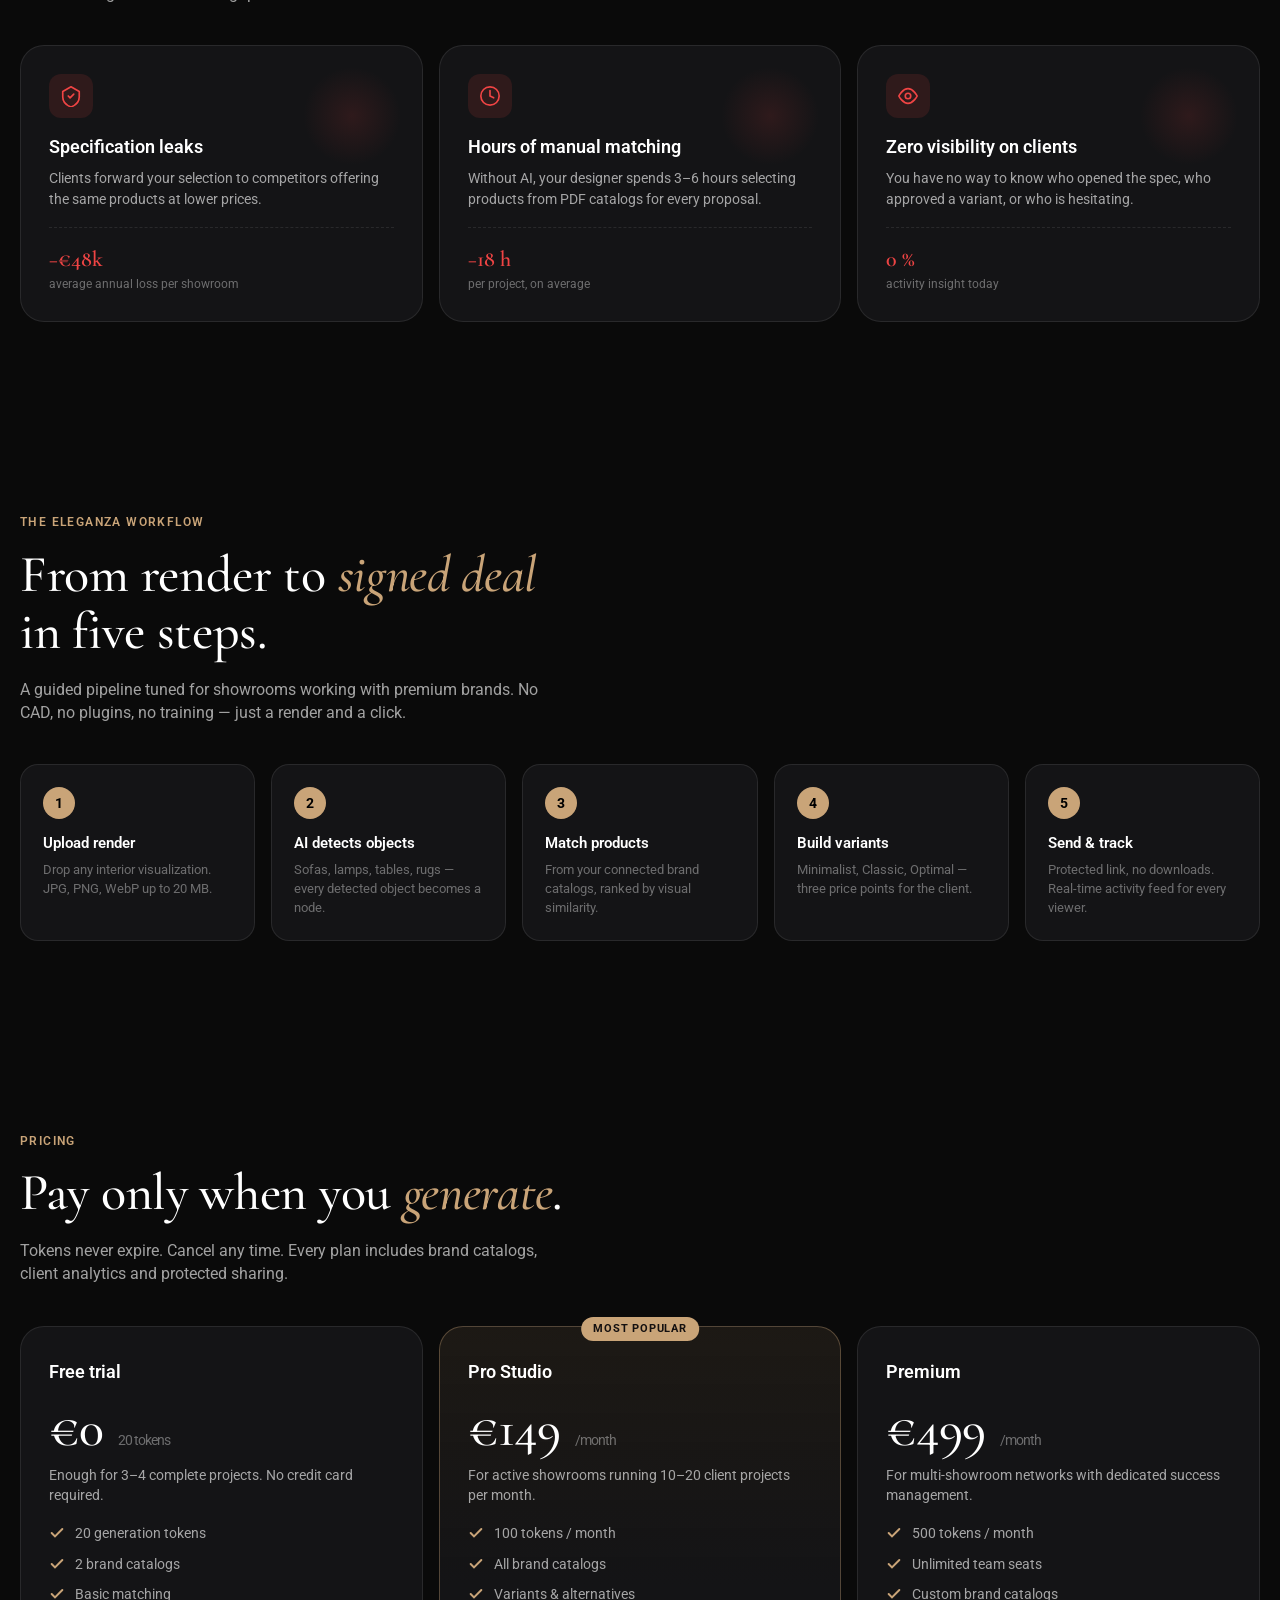
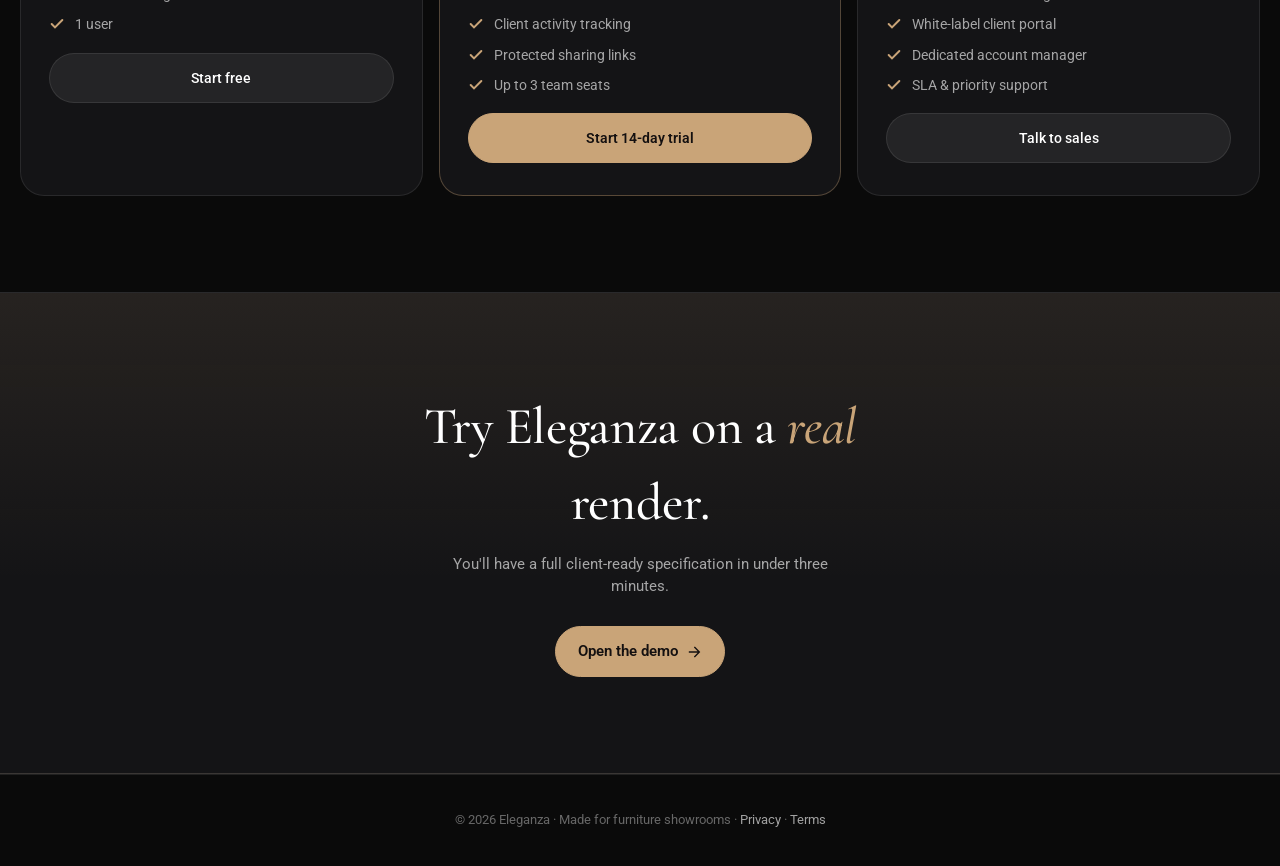
==== commit 0b43102d: "Adapt dealer-flow IA into Eleganza dark style Replaces the previous mobile-only upload flow with a f" ====
--- a/public/index.html
+++ b/public/index.html
@@ -3,17 +3,19 @@
 <head>
 <meta charset="utf-8">
 <meta name="viewport" content="width=device-width,initial-scale=1,viewport-fit=cover">
-<title>Eleganza — AI Room Designer</title>
+<title>Eleganza — AI for furniture showrooms</title>
 <meta name="color-scheme" content="dark">
-<meta name="description" content="Upload a room photo, let AI detect furniture and suggest matching products from partner stores.">
+<meta name="description" content="Upload an interior render. Eleganza recognizes every object and matches it to your brand catalogs. Send protected specifications to clients and track every interaction.">
 <link rel="preconnect" href="https://fonts.googleapis.com">
 <link rel="preconnect" href="https://fonts.gstatic.com" crossorigin>
-<link href="https://fonts.googleapis.com/css2?family=Roboto:wght@300;400;500;600;700&display=swap" rel="stylesheet">
+<link href="https://fonts.googleapis.com/css2?family=Roboto:wght@300;400;500;600;700&family=Cormorant+Garamond:wght@400;500;600&display=swap" rel="stylesheet">
 <style>
-  /* ---------- Tokens ---------- */
+  /* ============ Tokens ============ */
   :root {
     --bg: #0a0a0a;
+    --bg-2: #0d0d0e;
     --bg-elev: #141416;
+    --bg-elev-2: #18181b;
     --surface: rgba(255,255,255,.045);
     --surface-2: rgba(255,255,255,.07);
     --surface-3: rgba(255,255,255,.11);
@@ -27,26 +29,31 @@
     --gold-soft: rgba(201,164,120,.14);
     --gold-ring: rgba(201,164,120,.35);
     --green: #22c55e;
+    --green-soft: rgba(34,197,94,.12);
     --red: #ef4444;
+    --red-soft: rgba(239,68,68,.12);
+    --blue: #60a5fa;
     --radius-xs: 8px;
     --radius-sm: 12px;
     --radius-md: 18px;
     --radius-lg: 24px;
     --radius-pill: 999px;
     --font: "Roboto", system-ui, -apple-system, "Segoe UI", sans-serif;
-    --shell-max: 1200px;
+    --font-display: "Cormorant Garamond", "Roboto", serif;
+    --shell-max: 1280px;
     --gutter: 20px;
     --header-h: 64px;
-  }
-
-  /* ---------- Base ---------- */
+    --sidebar-w: 240px;
+  }
+
+  /* ============ Base ============ */
   *, *::before, *::after { box-sizing: border-box; }
   html, body { height: 100%; }
   body {
     margin: 0;
     font-family: var(--font);
     font-size: 15px;
-    line-height: 1.4;
+    line-height: 1.45;
     color: var(--text);
     background: var(--bg);
     -webkit-font-smoothing: antialiased;
@@ -57,194 +64,112 @@
   button { font: inherit; color: inherit; border: 0; background: none; cursor: pointer; }
   img, svg { display: block; max-width: 100%; }
   [hidden] { display: none !important; }
-
-  /* subtle radial warmth top-left to match dark DS */
+  ::selection { background: var(--gold-soft); color: var(--text); }
+
   body::before {
     content: "";
     position: fixed;
     inset: 0;
     pointer-events: none;
     background:
-      radial-gradient(1100px 600px at 10% -10%, rgba(201,164,120,.05), transparent 60%),
+      radial-gradient(1100px 600px at 8% -10%, rgba(201,164,120,.06), transparent 60%),
       radial-gradient(900px 500px at 110% 110%, rgba(201,164,120,.04), transparent 60%);
     z-index: 0;
   }
 
-  /* ---------- Shell ---------- */
-  .app {
-    position: relative;
-    z-index: 1;
+  /* ============ Top header (global) ============ */
+  .topbar {
+    position: sticky;
+    top: 0;
+    z-index: 50;
+    background: rgba(10,10,10,.78);
+    backdrop-filter: saturate(140%) blur(14px);
+    border-bottom: 1px solid var(--border);
+  }
+  .topbar-inner {
     max-width: var(--shell-max);
     margin: 0 auto;
-    padding: 16px var(--gutter) calc(env(safe-area-inset-bottom) + 24px);
-    min-height: 100dvh;
-    display: flex;
-    flex-direction: column;
-    gap: 20px;
-  }
-
-  /* ---------- Header ---------- */
-  .header {
+    height: var(--header-h);
+    padding: 0 var(--gutter);
     display: flex;
     align-items: center;
-    gap: 8px;
-    padding: 8px 14px;
-    background: var(--surface);
-    border: 1px solid var(--border);
-    border-radius: var(--radius-pill);
-    backdrop-filter: blur(12px);
-  }
-  .brand {
-    width: 36px; height: 36px;
+    gap: 16px;
+  }
+  .logo {
+    display: flex;
+    align-items: center;
+    gap: 10px;
+    font-weight: 600;
+    letter-spacing: .2px;
+    flex: 0 0 auto;
+  }
+  .logo-mark {
+    width: 32px; height: 32px;
     display: grid; place-items: center;
     background: var(--text);
     color: var(--bg);
-    border-radius: 10px;
-    flex: 0 0 auto;
-  }
-  .brand svg { width: 18px; height: 18px; }
-  .header nav {
-    display: flex;
+    border-radius: 9px;
+  }
+  .logo-mark svg { width: 17px; height: 17px; }
+  .logo-name { font-family: var(--font-display); font-size: 21px; }
+
+  .topnav {
+    display: none;
     align-items: center;
-    gap: 8px;
-    margin-inline-start: 6px;
-  }
-  .header nav button {
-    padding: 8px 12px;
+    gap: 4px;
+    margin-left: 12px;
+  }
+  .topnav button {
+    padding: 8px 14px;
     border-radius: var(--radius-pill);
-    font-size: 15px;
-    font-weight: 500;
     color: var(--text-2);
-  }
-  .header nav button.active { color: var(--text); }
-  .header .spacer { flex: 1; }
-  .icon-btn {
+    font-size: 14px;
+    font-weight: 500;
+    transition: color .15s, background .15s;
+  }
+  .topnav button:hover { color: var(--text); background: var(--surface-2); }
+  .topnav button.active { color: var(--text); }
+  @media (min-width: 720px) { .topnav { display: flex; } }
+
+  .topbar .spacer { flex: 1; }
+  .topbar .ghost {
+    color: var(--text-2);
+    padding: 8px 14px;
+    font-size: 14px;
+    font-weight: 500;
+    display: none;
+  }
+  @media (min-width: 600px) { .topbar .ghost { display: inline-flex; } }
+  .topbar .ghost:hover { color: var(--text); }
+  .menu-btn {
+    display: grid; place-items: center;
     width: 38px; height: 38px;
-    display: grid; place-items: center;
     border-radius: 50%;
     background: var(--surface-2);
     border: 1px solid var(--border);
-    color: var(--text);
-    transition: background .15s;
-  }
-  .icon-btn:hover { background: var(--surface-3); }
-  .icon-btn svg { width: 18px; height: 18px; }
-
-  /* ---------- Stepper ---------- */
-  .stepper {
-    display: flex;
-    align-items: center;
-    justify-content: space-between;
-    gap: 8px;
-    padding: 4px 2px;
-  }
-  .step {
-    display: flex;
-    flex-direction: column;
-    align-items: center;
-    gap: 6px;
-    flex: 0 0 auto;
-  }
-  .step-dot {
-    width: 28px; height: 28px;
-    display: grid; place-items: center;
-    border-radius: 50%;
-    background: transparent;
-    border: 1.5px solid var(--border-strong);
-    color: var(--text-2);
-    font-size: 13px;
-    font-weight: 600;
-    transition: all .2s;
-  }
-  .step.done .step-dot {
-    background: var(--gold);
-    border-color: var(--gold);
-    color: #000;
-  }
-  .step.current .step-dot {
-    background: var(--text);
-    border-color: var(--text);
-    color: #000;
-  }
-  .step-label {
-    font-size: 11px;
-    color: var(--text-3);
-    font-weight: 500;
-  }
-  .step.done .step-label,
-  .step.current .step-label { color: var(--text); }
-  .step-bar {
-    flex: 1;
-    height: 1.5px;
-    background: var(--border-strong);
-    border-radius: 2px;
-    margin-top: -18px;
-  }
-  .step-bar.done { background: var(--gold); }
-
-  /* ---------- Screens ---------- */
-  .screen {
-    display: none;
-    flex-direction: column;
-    gap: 18px;
-  }
-  .screen.active { display: flex; }
-
-  /* ---------- Cards ---------- */
-  .card {
-    background: var(--bg-elev);
-    border: 1px solid var(--border);
-    border-radius: var(--radius-lg);
-    padding: 20px;
-  }
-  .card h2 {
-    margin: 0 0 14px;
-    font-size: 17px;
-    font-weight: 600;
-    text-align: center;
-    letter-spacing: .1px;
-  }
-  .card .sub {
-    margin: 0;
-    text-align: center;
-    color: var(--text-2);
-    font-size: 13px;
-  }
-
-  /* ---------- Screen 1: Upload ---------- */
-  .dropzone {
-    margin: 6px auto 14px;
-    width: 120px; height: 92px;
-    border-radius: var(--radius-md);
-    background: var(--surface);
-    border: 1px dashed var(--border-strong);
-    display: grid; place-items: center;
-    color: var(--text-3);
-  }
-  .dropzone svg { width: 40px; height: 40px; }
-  .upload-actions {
-    display: grid;
-    grid-template-columns: 1fr 1fr;
-    gap: 10px;
-    margin-top: 18px;
-  }
+  }
+  .menu-btn svg { width: 18px; height: 18px; }
+  @media (min-width: 720px) { .menu-btn { display: none; } }
+
+  /* ============ Buttons ============ */
   .btn {
     display: inline-flex;
     align-items: center;
     justify-content: center;
     gap: 8px;
-    padding: 12px 16px;
+    padding: 10px 16px;
     background: var(--surface-2);
     border: 1px solid var(--border);
     border-radius: var(--radius-pill);
     color: var(--text);
     font-weight: 500;
     font-size: 14px;
-    transition: background .15s, transform .05s;
+    transition: background .15s, transform .05s, border-color .15s;
+    white-space: nowrap;
   }
   .btn:hover { background: var(--surface-3); }
   .btn:active { transform: translateY(1px); }
-  .btn svg { width: 17px; height: 17px; }
+  .btn svg { width: 16px; height: 16px; }
   .btn-primary {
     background: var(--gold);
     border-color: var(--gold);
@@ -259,1122 +184,1682 @@
     font-weight: 600;
   }
   .btn-ghost { background: transparent; }
-  .meta {
-    margin-top: 12px;
+  .btn-lg { padding: 14px 22px; font-size: 15px; }
+
+  /* ============ Marketing landing ============ */
+  .marketing { position: relative; z-index: 1; }
+  .section {
+    max-width: var(--shell-max);
+    margin: 0 auto;
+    padding: 64px var(--gutter);
+  }
+  @media (min-width: 720px) { .section { padding: 96px var(--gutter); } }
+  .hero {
     text-align: center;
+    padding-top: 56px;
+  }
+  .hero .eyebrow {
+    display: inline-flex;
+    align-items: center;
+    gap: 8px;
+    padding: 6px 14px;
+    border-radius: var(--radius-pill);
+    background: var(--gold-soft);
+    border: 1px solid var(--gold-ring);
+    color: var(--gold);
+    font-size: 12px;
+    font-weight: 600;
+    letter-spacing: .8px;
+    text-transform: uppercase;
+  }
+  .hero h1 {
+    margin: 22px auto 18px;
+    max-width: 18ch;
+    font-family: var(--font-display);
+    font-weight: 500;
+    font-size: clamp(38px, 7vw, 76px);
+    line-height: 1.05;
+    letter-spacing: -.5px;
+  }
+  .hero h1 em { font-style: italic; color: var(--gold); }
+  .hero p {
+    max-width: 56ch;
+    margin: 0 auto 32px;
+    color: var(--text-2);
+    font-size: clamp(15px, 1.5vw, 18px);
+  }
+  .hero-cta {
+    display: inline-flex;
+    flex-wrap: wrap;
+    justify-content: center;
+    gap: 12px;
+  }
+  .hero-art {
+    margin: 56px auto 0;
+    max-width: 980px;
+    aspect-ratio: 16/9;
+    border-radius: var(--radius-lg);
+    background:
+      radial-gradient(900px 400px at 30% 30%, rgba(201,164,120,.18), transparent 60%),
+      radial-gradient(700px 300px at 80% 70%, rgba(96,165,250,.10), transparent 60%),
+      var(--bg-elev);
+    border: 1px solid var(--border);
+    position: relative;
+    overflow: hidden;
+  }
+  .hero-art::before {
+    content: "";
+    position: absolute;
+    inset: 22px;
+    border-radius: var(--radius-md);
+    background:
+      linear-gradient(180deg, rgba(50,35,20,.5), rgba(20,15,10,.7)),
+      radial-gradient(400px 200px at 50% 60%, rgba(201,164,120,.18), transparent 70%);
+    border: 1px solid var(--border);
+  }
+  .hero-art .marker {
+    position: absolute;
+    width: 30px; height: 30px;
+    border-radius: 50%;
+    background: var(--gold);
+    color: #000;
+    display: grid; place-items: center;
+    font-weight: 700;
+    font-size: 13px;
+    box-shadow: 0 0 0 8px rgba(201,164,120,.18);
+    transform: translate(-50%,-50%);
+    z-index: 1;
+  }
+  .hero-art .marker:nth-child(1) { left: 28%; top: 52%; }
+  .hero-art .marker:nth-child(2) { left: 50%; top: 60%; }
+  .hero-art .marker:nth-child(3) { left: 70%; top: 50%; }
+  .hero-art .marker:nth-child(4) { left: 40%; top: 78%; }
+
+  /* Brands */
+  .brands {
+    padding: 24px var(--gutter);
+    border-top: 1px solid var(--border);
+    border-bottom: 1px solid var(--border);
+  }
+  .brands-inner {
+    max-width: var(--shell-max);
+    margin: 0 auto;
+    display: flex;
+    flex-wrap: wrap;
+    justify-content: center;
+    align-items: center;
+    gap: 12px 40px;
+    color: var(--text-3);
+  }
+  .brands span {
+    font-family: var(--font-display);
+    font-size: 22px;
+    font-weight: 500;
+    letter-spacing: 1px;
+    transition: color .15s;
+  }
+  .brands span:hover { color: var(--text-2); }
+
+  /* Section heads */
+  .section-eyebrow {
+    color: var(--gold);
+    font-size: 12px;
+    font-weight: 600;
+    letter-spacing: 1.4px;
+    text-transform: uppercase;
+    margin-bottom: 14px;
+  }
+  .section-title {
+    font-family: var(--font-display);
+    font-weight: 500;
+    font-size: clamp(32px, 5vw, 52px);
+    line-height: 1.1;
+    margin: 0 0 18px;
+    max-width: 22ch;
+    letter-spacing: -.3px;
+  }
+  .section-title em { font-style: italic; color: var(--gold); }
+  .section-lead {
+    color: var(--text-2);
+    max-width: 60ch;
+    font-size: 16px;
+    margin: 0 0 40px;
+  }
+
+  /* Pain points */
+  .pain-grid {
+    display: grid;
+    grid-template-columns: 1fr;
+    gap: 16px;
+  }
+  @media (min-width: 720px) { .pain-grid { grid-template-columns: repeat(3, 1fr); } }
+  .pain {
+    background: var(--bg-elev);
+    border: 1px solid var(--border);
+    border-radius: var(--radius-lg);
+    padding: 28px;
+    position: relative;
+    overflow: hidden;
+  }
+  .pain::after {
+    content: "";
+    position: absolute;
+    top: 0; right: 0;
+    width: 140px; height: 140px;
+    background: radial-gradient(closest-side, var(--red-soft), transparent 70%);
+    pointer-events: none;
+  }
+  .pain .pain-ico {
+    width: 44px; height: 44px;
+    border-radius: 12px;
+    background: var(--red-soft);
+    color: var(--red);
+    display: grid; place-items: center;
+    margin-bottom: 16px;
+  }
+  .pain .pain-ico svg { width: 22px; height: 22px; }
+  .pain h3 {
+    margin: 0 0 8px;
+    font-size: 18px;
+    font-weight: 600;
+  }
+  .pain p {
+    margin: 0;
+    color: var(--text-2);
+    font-size: 14px;
+  }
+  .pain .stat {
+    margin-top: 18px;
+    padding-top: 16px;
+    border-top: 1px dashed var(--border);
+    font-size: 12px;
+    color: var(--text-3);
+  }
+  .pain .stat b { color: var(--red); font-size: 22px; font-weight: 600; display: block; font-family: var(--font-display); }
+
+  /* Workflow */
+  .workflow-grid {
+    display: grid;
+    grid-template-columns: 1fr;
+    gap: 16px;
+  }
+  @media (min-width: 720px) { .workflow-grid { grid-template-columns: repeat(2, 1fr); } }
+  @media (min-width: 1080px) { .workflow-grid { grid-template-columns: repeat(5, 1fr); } }
+  .step-card {
+    background: var(--bg-elev);
+    border: 1px solid var(--border);
+    border-radius: var(--radius-md);
+    padding: 22px;
+  }
+  .step-card .num {
+    width: 32px; height: 32px;
+    border-radius: 50%;
+    background: var(--gold);
+    color: #000;
+    display: grid; place-items: center;
+    font-weight: 700;
+    font-size: 14px;
+    margin-bottom: 14px;
+  }
+  .step-card h3 { margin: 0 0 6px; font-size: 15px; font-weight: 600; }
+  .step-card p { margin: 0; color: var(--text-3); font-size: 13px; }
+
+  /* Pricing */
+  .pricing-grid {
+    display: grid;
+    grid-template-columns: 1fr;
+    gap: 16px;
+  }
+  @media (min-width: 720px) { .pricing-grid { grid-template-columns: repeat(3, 1fr); } }
+  .plan {
+    background: var(--bg-elev);
+    border: 1px solid var(--border);
+    border-radius: var(--radius-lg);
+    padding: 32px 28px;
+    display: flex;
+    flex-direction: column;
+    gap: 18px;
+    position: relative;
+  }
+  .plan.featured {
+    background: linear-gradient(180deg, rgba(201,164,120,.10), var(--bg-elev) 55%);
+    border-color: var(--gold-ring);
+  }
+  .plan .badge {
+    position: absolute;
+    top: -10px; left: 50%;
+    transform: translateX(-50%);
+    padding: 4px 12px;
+    background: var(--gold);
+    color: #141010;
+    border-radius: var(--radius-pill);
     font-size: 11px;
+    font-weight: 700;
+    letter-spacing: .8px;
+    text-transform: uppercase;
+  }
+  .plan h3 { margin: 0; font-size: 18px; font-weight: 600; }
+  .plan .price {
+    font-family: var(--font-display);
+    font-size: 52px;
+    font-weight: 500;
+    line-height: 1;
+    letter-spacing: -1px;
+  }
+  .plan .price small { font-family: var(--font); font-size: 14px; color: var(--text-3); font-weight: 400; margin-left: 4px; }
+  .plan .desc { color: var(--text-2); font-size: 14px; margin: -8px 0 0; }
+  .plan ul {
+    list-style: none;
+    padding: 0; margin: 0;
+    display: flex; flex-direction: column; gap: 10px;
+  }
+  .plan li {
+    display: flex;
+    align-items: flex-start;
+    gap: 10px;
+    font-size: 14px;
+    color: var(--text-2);
+  }
+  .plan li svg {
+    width: 16px; height: 16px;
+    color: var(--gold);
+    flex: 0 0 auto;
+    margin-top: 2px;
+  }
+  .plan .btn { width: 100%; padding: 14px; }
+
+  /* CTA strip */
+  .cta-strip {
+    text-align: center;
+    background: linear-gradient(180deg, rgba(201,164,120,.10), transparent 60%), var(--bg-elev);
+    border-top: 1px solid var(--border);
+    border-bottom: 1px solid var(--border);
+  }
+  .cta-strip h2 {
+    font-family: var(--font-display);
+    font-size: clamp(32px, 5vw, 52px);
+    font-weight: 500;
+    margin: 0 auto 14px;
+    max-width: 22ch;
+    letter-spacing: -.3px;
+  }
+  .cta-strip h2 em { font-style: italic; color: var(--gold); }
+  .cta-strip p {
+    color: var(--text-2);
+    margin: 0 auto 28px;
+    max-width: 50ch;
+  }
+
+  /* Footer */
+  .foot {
+    border-top: 1px solid var(--border);
+    padding: 36px var(--gutter);
+    text-align: center;
     color: var(--text-3);
-    letter-spacing: .3px;
-  }
-  .toggle-row {
-    margin-top: 14px;
+    font-size: 13px;
+  }
+  .foot a { color: var(--text-2); }
+  .foot a:hover { color: var(--text); }
+
+  /* ============ App shell ============ */
+  .app {
+    position: relative;
+    z-index: 1;
+    max-width: var(--shell-max);
+    margin: 0 auto;
+    padding: 16px var(--gutter) 84px;
+    min-height: calc(100dvh - var(--header-h));
+  }
+  @media (min-width: 1080px) { .app { padding-bottom: calc(env(safe-area-inset-bottom) + 24px); } }
+  .app-layout {
+    display: grid;
+    grid-template-columns: 1fr;
+    gap: 20px;
+  }
+  @media (min-width: 1080px) {
+    .app-layout {
+      grid-template-columns: var(--sidebar-w) minmax(0, 1fr);
+      gap: 28px;
+    }
+  }
+  .sidebar {
+    display: none;
+    flex-direction: column;
+    gap: 4px;
+    position: sticky;
+    top: calc(var(--header-h) + 16px);
+    align-self: start;
+  }
+  @media (min-width: 1080px) { .sidebar { display: flex; } }
+  .sidebar h4 {
+    margin: 14px 12px 6px;
+    font-size: 11px;
+    font-weight: 600;
+    letter-spacing: 1.2px;
+    text-transform: uppercase;
+    color: var(--text-3);
+  }
+  .sidebar h4:first-child { margin-top: 0; }
+  .nav-item {
     display: flex;
     align-items: center;
-    justify-content: center;
+    gap: 12px;
+    padding: 10px 12px;
+    border-radius: var(--radius-sm);
+    color: var(--text-2);
+    font-size: 14px;
+    font-weight: 500;
+    width: 100%;
+    text-align: left;
+    transition: background .15s, color .15s;
+  }
+  .nav-item:hover { background: var(--surface-2); color: var(--text); }
+  .nav-item.active {
+    background: var(--surface-2);
+    color: var(--text);
+  }
+  .nav-item.active::before {
+    content: "";
+    width: 3px;
+    height: 16px;
+    background: var(--gold);
+    border-radius: 2px;
+    margin-right: -3px;
+  }
+  .nav-item svg { width: 18px; height: 18px; flex: 0 0 auto; }
+  .nav-item .num {
+    margin-left: auto;
+    background: var(--surface-3);
+    color: var(--text);
+    padding: 2px 8px;
+    border-radius: var(--radius-pill);
+    font-size: 11px;
+    font-weight: 600;
+  }
+
+  /* mobile drawer */
+  .drawer {
+    position: fixed;
+    inset: 0;
+    z-index: 60;
+    background: rgba(0,0,0,.55);
+    backdrop-filter: blur(4px);
+    opacity: 0;
+    pointer-events: none;
+    transition: opacity .2s;
+  }
+  .drawer.open { opacity: 1; pointer-events: auto; }
+  .drawer-panel {
+    position: absolute;
+    top: 0; left: 0; bottom: 0;
+    width: min(86vw, 320px);
+    background: var(--bg-2);
+    border-right: 1px solid var(--border);
+    padding: 20px;
+    transform: translateX(-100%);
+    transition: transform .25s ease;
+    overflow-y: auto;
+    display: flex;
+    flex-direction: column;
+    gap: 4px;
+  }
+  .drawer.open .drawer-panel { transform: translateX(0); }
+
+  /* ============ App content ============ */
+  .screen {
+    display: none;
+    flex-direction: column;
+    gap: 18px;
+  }
+  .screen.active { display: flex; }
+  .screen-head {
+    display: flex;
+    align-items: center;
+    justify-content: space-between;
+    flex-wrap: wrap;
+    gap: 12px;
+    padding-bottom: 10px;
+    border-bottom: 1px solid var(--border);
+  }
+  .screen-head h1 {
+    margin: 0;
+    font-family: var(--font-display);
+    font-weight: 500;
+    font-size: clamp(26px, 4vw, 36px);
+    letter-spacing: -.3px;
+  }
+  .screen-head .actions {
+    display: flex;
+    gap: 8px;
+    flex-wrap: wrap;
+    align-items: center;
+  }
+
+  .card {
+    background: var(--bg-elev);
+    border: 1px solid var(--border);
+    border-radius: var(--radius-lg);
+    padding: 22px;
+  }
+
+  /* ----- Projects dashboard ----- */
+  .stats-row {
+    display: grid;
+    grid-template-columns: repeat(2, 1fr);
+    gap: 12px;
+  }
+  @media (min-width: 600px) { .stats-row { grid-template-columns: repeat(4, 1fr); } }
+  .stat-card {
+    background: var(--bg-elev);
+    border: 1px solid var(--border);
+    border-radius: var(--radius-md);
+    padding: 18px;
+  }
+  .stat-card .label {
+    font-size: 11px;
+    text-transform: uppercase;
+    color: var(--text-3);
+    letter-spacing: .8px;
+    margin-bottom: 6px;
+  }
+  .stat-card .val {
+    font-family: var(--font-display);
+    font-size: 34px;
+    font-weight: 500;
+    line-height: 1;
+  }
+  .stat-card .delta { font-size: 12px; color: var(--green); margin-top: 6px; }
+  .stat-card .delta.neutral { color: var(--text-3); }
+
+  .filter-bar {
+    display: flex;
+    gap: 8px;
+    align-items: center;
+    flex-wrap: wrap;
+  }
+  .search {
+    flex: 1;
+    min-width: 200px;
+    display: flex;
+    align-items: center;
     gap: 10px;
+    padding: 10px 14px;
+    background: var(--surface);
+    border: 1px solid var(--border);
+    border-radius: var(--radius-pill);
+  }
+  .search svg { width: 16px; height: 16px; color: var(--text-3); }
+  .search input {
+    flex: 1;
+    background: transparent;
+    border: 0;
+    outline: 0;
+    color: var(--text);
+    font-size: 14px;
+  }
+  .search input::placeholder { color: var(--text-3); }
+
+  .projects-grid {
+    display: grid;
+    grid-template-columns: 1fr;
+    gap: 16px;
+  }
+  @media (min-width: 600px) { .projects-grid { grid-template-columns: repeat(2, 1fr); } }
+  @media (min-width: 1080px) { .projects-grid { grid-template-columns: repeat(3, 1fr); } }
+  .project {
+    background: var(--bg-elev);
+    border: 1px solid var(--border);
+    border-radius: var(--radius-lg);
+    overflow: hidden;
+    cursor: pointer;
+    transition: transform .15s, border-color .15s;
+  }
+  .project:hover { transform: translateY(-2px); border-color: var(--border-strong); }
+  .project-cover {
+    aspect-ratio: 16/10;
+    background:
+      radial-gradient(400px 200px at 60% 60%, rgba(201,164,120,.18), transparent 70%),
+      linear-gradient(180deg, rgba(50,35,20,.4), rgba(20,15,10,.7)),
+      var(--bg-elev-2);
+    position: relative;
+  }
+  .project-cover::after {
+    content: "";
+    position: absolute;
+    inset: 14px;
+    border: 1px solid var(--border);
+    border-radius: 10px;
+  }
+  .project-cover .marker {
+    position: absolute;
+    width: 22px; height: 22px;
+    border-radius: 50%;
+    background: var(--gold);
+    box-shadow: 0 0 0 5px rgba(201,164,120,.2);
+    transform: translate(-50%,-50%);
+    z-index: 1;
+  }
+  .project-body {
+    padding: 16px 18px 18px;
+    display: flex;
+    flex-direction: column;
+    gap: 8px;
+  }
+  .project-body h3 {
+    margin: 0;
+    font-size: 16px;
+    font-weight: 600;
+  }
+  .project-body .meta {
+    color: var(--text-3);
+    font-size: 12px;
+  }
+  .project-body .row {
+    display: flex;
+    align-items: center;
+    justify-content: space-between;
+    margin-top: 6px;
+  }
+  .pill {
+    display: inline-flex;
+    align-items: center;
+    gap: 6px;
+    padding: 4px 10px;
+    border-radius: var(--radius-pill);
+    background: var(--surface-2);
+    border: 1px solid var(--border);
+    font-size: 11px;
+    font-weight: 500;
+    color: var(--text-2);
+  }
+  .pill.draft { color: var(--text-3); }
+  .pill.pending { background: var(--gold-soft); color: var(--gold); border-color: var(--gold-ring); }
+  .pill.approved { background: var(--green-soft); color: var(--green); border-color: rgba(34,197,94,.3); }
+  .pill.shared { background: rgba(96,165,250,.10); color: var(--blue); border-color: rgba(96,165,250,.3); }
+
+  /* ----- Upload ----- */
+  .upload-grid {
+    display: grid;
+    grid-template-columns: 1fr;
+    gap: 18px;
+  }
+  @media (min-width: 1080px) { .upload-grid { grid-template-columns: 1.4fr 1fr; } }
+  .dropzone-big {
+    background: var(--bg-elev);
+    border: 1.5px dashed var(--border-strong);
+    border-radius: var(--radius-lg);
+    padding: 48px 24px;
+    text-align: center;
+    display: flex;
+    flex-direction: column;
+    align-items: center;
+    gap: 14px;
+    transition: border-color .15s, background .15s;
+    cursor: pointer;
+  }
+  .dropzone-big:hover { border-color: var(--gold-ring); background: var(--gold-soft); }
+  .dropzone-big .ico {
+    width: 64px; height: 64px;
+    border-radius: 16px;
+    background: var(--surface-2);
+    color: var(--text-2);
+    display: grid; place-items: center;
+  }
+  .dropzone-big .ico svg { width: 28px; height: 28px; }
+  .dropzone-big h3 { margin: 0; font-size: 18px; font-weight: 600; }
+  .dropzone-big p { margin: 0; color: var(--text-3); font-size: 13px; }
+
+  .field {
+    display: flex;
+    flex-direction: column;
+    gap: 6px;
+  }
+  .field label {
+    font-size: 12px;
+    color: var(--text-3);
+    font-weight: 500;
+    text-transform: uppercase;
+    letter-spacing: .6px;
+  }
+  .field input,
+  .field select {
+    padding: 12px 14px;
+    background: var(--surface);
+    border: 1px solid var(--border);
+    border-radius: var(--radius-sm);
+    color: var(--text);
+    font: inherit;
+    font-size: 14px;
+    outline: 0;
+  }
+  .field input:focus,
+  .field select:focus { border-color: var(--gold-ring); }
+
+  .chip-row {
+    display: flex;
+    flex-wrap: wrap;
+    gap: 8px;
+  }
+  .chip {
+    padding: 8px 14px;
+    border-radius: var(--radius-pill);
+    background: var(--surface-2);
+    border: 1px solid var(--border);
     color: var(--text-2);
     font-size: 13px;
-  }
-  .switch {
-    position: relative;
-    width: 34px; height: 20px;
-    background: var(--surface-3);
-    border-radius: var(--radius-pill);
-    cursor: pointer;
-    transition: background .2s;
-  }
-  .switch::after {
-    content: "";
-    position: absolute;
-    top: 2px; left: 2px;
-    width: 16px; height: 16px;
-    border-radius: 50%;
-    background: var(--text);
-    transition: transform .2s;
-  }
-  .switch.on { background: var(--gold); }
-  .switch.on::after { transform: translateX(14px); }
-  .info-dot {
-    width: 18px; height: 18px;
-    border-radius: 50%;
-    background: var(--gold-soft);
-    color: var(--gold);
-    display: grid; place-items: center;
-    font-size: 11px;
-    font-weight: 700;
-    font-style: italic;
-  }
-
-  /* Stores row */
-  .section-head {
-    display: flex; align-items: center; justify-content: space-between;
-    margin: 4px 2px 10px;
-  }
-  .section-head h3 {
-    margin: 0;
-    font-size: 14px;
-    font-weight: 500;
-    color: var(--text-2);
-  }
-  .section-head button { color: var(--gold); font-size: 13px; font-weight: 500; }
-  .chip-row {
-    display: flex;
-    gap: 8px;
-    overflow-x: auto;
-    padding-bottom: 4px;
-    scrollbar-width: none;
-  }
-  .chip-row::-webkit-scrollbar { display: none; }
-  .chip {
-    flex: 0 0 auto;
-    padding: 8px 16px;
-    border-radius: var(--radius-pill);
-    background: var(--surface-2);
-    border: 1px solid var(--border);
-    color: var(--text);
-    font-size: 13px;
-    font-weight: 500;
-    transition: background .15s;
-  }
-  .chip:hover { background: var(--surface-3); }
+    font-weight: 500;
+    transition: all .15s;
+    white-space: nowrap;
+  }
+  .chip:hover { background: var(--surface-3); color: var(--text); }
   .chip.active {
-    background: var(--text);
-    color: #141010;
-    border-color: var(--text);
-  }
-  .chip.gold.active {
     background: var(--gold);
     border-color: var(--gold);
     color: #141010;
   }
-
-  /* How-it-works */
-  .howlist { display: grid; gap: 14px; }
-  .howitem {
+  .chip.brand.active {
+    background: var(--text);
+    border-color: var(--text);
+    color: #141010;
+  }
+
+  /* ----- Detection ----- */
+  .image-stage {
+    position: relative;
+    aspect-ratio: 16/10;
+    border-radius: var(--radius-lg);
+    overflow: hidden;
+    background:
+      radial-gradient(400px 240px at 55% 55%, rgba(201,164,120,.16), transparent 70%),
+      linear-gradient(180deg, rgba(50,35,20,.4), rgba(20,15,10,.7)),
+      var(--bg-elev);
+    border: 1px solid var(--border);
+  }
+  .image-stage .marker {
+    position: absolute;
+    width: 32px; height: 32px;
+    border-radius: 50%;
+    background: var(--gold);
+    color: #000;
+    display: grid; place-items: center;
+    font-weight: 700;
+    font-size: 13px;
+    box-shadow: 0 0 0 8px rgba(201,164,120,.18);
+    transform: translate(-50%,-50%);
+    cursor: pointer;
+    transition: transform .15s;
+  }
+  .image-stage .marker:hover { transform: translate(-50%,-50%) scale(1.1); }
+  .image-stage .corner-tags {
+    position: absolute;
+    left: 12px; bottom: 12px;
+    display: flex; gap: 6px; flex-wrap: wrap;
+  }
+  .corner-tags .tag {
+    padding: 5px 12px;
+    border-radius: var(--radius-pill);
+    background: rgba(0,0,0,.55);
+    backdrop-filter: blur(6px);
+    color: var(--text-2);
+    font-size: 11px;
+    border: 1px solid var(--border);
+  }
+  .image-stage .toolbar {
+    position: absolute;
+    top: 12px; right: 12px;
+    display: flex;
+    gap: 6px;
+  }
+  .toolbar .iconbtn {
+    width: 32px; height: 32px;
+    border-radius: 50%;
+    background: rgba(0,0,0,.55);
+    backdrop-filter: blur(6px);
+    color: var(--text);
+    display: grid; place-items: center;
+    border: 1px solid var(--border);
+  }
+  .toolbar .iconbtn svg { width: 14px; height: 14px; }
+
+  .detected-list {
     display: grid;
-    grid-template-columns: 28px 1fr;
+    grid-template-columns: 1fr;
+    gap: 8px;
+  }
+  @media (min-width: 600px) { .detected-list { grid-template-columns: repeat(2, 1fr); } }
+  @media (min-width: 1080px) { .detected-list { grid-template-columns: repeat(3, 1fr); } }
+  .detected-item {
+    display: flex;
     align-items: center;
     gap: 12px;
-    font-size: 14px;
-    color: var(--text-2);
-  }
-  .howitem .num {
+    padding: 12px 14px;
+    background: var(--bg-elev);
+    border: 1px solid var(--border);
+    border-radius: var(--radius-md);
+    cursor: pointer;
+  }
+  .detected-item .num-circle {
     width: 28px; height: 28px;
     border-radius: 50%;
     background: var(--gold-soft);
     color: var(--gold);
     display: grid; place-items: center;
+    font-weight: 700;
+    font-size: 12px;
+    flex: 0 0 auto;
+  }
+  .detected-item b { display: block; font-size: 14px; font-weight: 500; }
+  .detected-item span { display: block; font-size: 11px; color: var(--text-3); margin-top: 2px; }
+  .detected-item .conf {
+    margin-left: auto;
+    font-size: 16px;
+    color: var(--green);
+    font-weight: 600;
+  }
+
+  /* ----- Matching ----- */
+  .match-tabs {
+    display: flex;
+    gap: 4px;
+    padding: 4px;
+    background: var(--surface);
+    border: 1px solid var(--border);
+    border-radius: var(--radius-pill);
+    overflow-x: auto;
+    scrollbar-width: none;
+  }
+  .match-tabs::-webkit-scrollbar { display: none; }
+  .match-tabs button {
+    padding: 8px 16px;
+    border-radius: var(--radius-pill);
+    color: var(--text-2);
     font-size: 13px;
+    font-weight: 500;
+    white-space: nowrap;
+  }
+  .match-tabs button.active {
+    background: var(--text);
+    color: #141010;
+  }
+
+  .match-grid {
+    display: grid;
+    grid-template-columns: 1fr;
+    gap: 14px;
+  }
+  @media (min-width: 600px) { .match-grid { grid-template-columns: repeat(2, 1fr); } }
+  @media (min-width: 1080px) { .match-grid { grid-template-columns: repeat(3, 1fr); } }
+
+  .product {
+    background: var(--bg-elev);
+    border: 1px solid var(--border);
+    border-radius: var(--radius-md);
+    overflow: hidden;
+    cursor: pointer;
+    transition: border-color .15s, transform .1s;
+  }
+  .product:hover { border-color: var(--border-strong); transform: translateY(-1px); }
+  .product.selected { border-color: var(--gold-ring); }
+  .product .thumb {
+    aspect-ratio: 4/3;
+    background:
+      radial-gradient(120px 60px at 50% 50%, rgba(201,164,120,.18), transparent 70%),
+      linear-gradient(135deg, #2a2420, #18130f);
+    border-bottom: 1px solid var(--border);
+    display: grid; place-items: center;
+    color: var(--text-3);
+    position: relative;
+  }
+  .product .thumb svg { width: 38px; height: 38px; }
+  .product .check {
+    position: absolute;
+    top: 10px; right: 10px;
+    width: 26px; height: 26px;
+    border-radius: 50%;
+    border: 1.5px solid var(--border-strong);
+    background: rgba(0,0,0,.45);
+    display: grid; place-items: center;
+    color: transparent;
+  }
+  .product.selected .check {
+    background: var(--gold);
+    border-color: var(--gold);
+    color: #000;
+  }
+  .product.selected .check svg { width: 14px; height: 14px; }
+  .product .info {
+    padding: 14px 16px 16px;
+    display: flex;
+    flex-direction: column;
+    gap: 4px;
+  }
+  .product .info .brand-tag {
+    font-size: 10px;
     font-weight: 600;
-  }
-
-  /* Generate room plan card */
-  .plan-art {
-    margin: 4px auto 16px;
-    width: 200px; aspect-ratio: 1/.75;
-    border: 1px solid var(--border-strong);
-    border-radius: var(--radius-md);
-    background:
-      radial-gradient(120px 60px at 50% 50%, rgba(201,164,120,.08), transparent 70%),
-      var(--surface);
-    position: relative;
-  }
-  .plan-art::before, .plan-art::after {
-    content: "";
-    position: absolute;
-    inset: 14px;
-    border: 1px solid var(--border);
-    border-radius: 6px;
-    opacity: .5;
-  }
-  .plan-art::after {
-    inset: 30px 40px;
-    border-style: dashed;
-  }
-
-  /* ---------- Screen 2: Analyzing ---------- */
-  .analyze-stage {
-    aspect-ratio: 16/10;
-    border-radius: var(--radius-md);
-    background:
-      radial-gradient(300px 200px at 50% 45%, rgba(201,164,120,.12), transparent 70%),
-      var(--surface);
-    display: flex;
-    flex-direction: column;
+    color: var(--gold);
+    letter-spacing: 1.1px;
+    text-transform: uppercase;
+  }
+  .product .info b { font-size: 15px; font-weight: 600; }
+  .product .info .price {
+    font-family: var(--font-display);
+    font-size: 18px;
+    font-weight: 500;
+    margin-top: 4px;
+  }
+  .product .info .match {
+    display: flex;
     align-items: center;
-    justify-content: center;
-    gap: 12px;
-    color: var(--text);
-    border: 1px solid var(--border);
-  }
-  .sparkle { width: 54px; height: 54px; color: var(--gold); animation: pulse 2.4s ease-in-out infinite; }
-  @keyframes pulse {
-    0%, 100% { transform: scale(1); opacity: .85; }
-    50% { transform: scale(1.08); opacity: 1; }
-  }
-  .analyze-title { font-weight: 600; font-size: 17px; }
-  .analyze-step { color: var(--text-3); font-size: 13px; }
-
-  .progress {
-    margin-top: 10px;
-    display: flex; flex-direction: column; gap: 8px;
-  }
-  .progress-head {
-    display: flex; justify-content: space-between;
-    font-size: 13px; color: var(--text-2);
-  }
-  .progress-bar {
+    gap: 6px;
+    margin-top: 6px;
+  }
+  .product .info .match .track {
+    flex: 1;
     height: 3px;
     background: var(--border);
     border-radius: 3px;
     overflow: hidden;
   }
-  .progress-bar > span {
+  .product .info .match .track > span {
+    display: block;
+    height: 100%;
+    background: var(--green);
+  }
+  .product .info .match .pct { font-size: 11px; color: var(--green); font-weight: 600; }
+
+  /* ----- Spec preview ----- */
+  .variants {
+    display: grid;
+    grid-template-columns: 1fr;
+    gap: 16px;
+  }
+  @media (min-width: 720px) { .variants { grid-template-columns: repeat(3, 1fr); } }
+  .variant {
+    background: var(--bg-elev);
+    border: 1px solid var(--border);
+    border-radius: var(--radius-lg);
+    padding: 24px;
+    display: flex;
+    flex-direction: column;
+    gap: 14px;
+    cursor: pointer;
+    position: relative;
+  }
+  .variant.featured { border-color: var(--gold-ring); }
+  .variant h3 {
+    margin: 0;
+    font-family: var(--font-display);
+    font-size: 26px;
+    font-weight: 500;
+  }
+  .variant .price {
+    font-family: var(--font-display);
+    font-size: 32px;
+    font-weight: 500;
+    line-height: 1;
+  }
+  .variant ul { list-style: none; padding: 0; margin: 0; display: flex; flex-direction: column; gap: 6px; font-size: 13px; color: var(--text-2); }
+  .variant li { display: flex; align-items: center; gap: 8px; }
+  .variant li svg { width: 14px; height: 14px; color: var(--text-3); flex: 0 0 auto; }
+
+  .protect-card {
+    display: flex;
+    align-items: center;
+    gap: 14px;
+    padding: 18px 20px;
+    background: linear-gradient(180deg, rgba(201,164,120,.10), transparent 80%), var(--bg-elev);
+    border: 1px solid var(--gold-ring);
+    border-radius: var(--radius-md);
+  }
+  .protect-card .ico {
+    width: 44px; height: 44px;
+    border-radius: 12px;
+    background: var(--gold-soft);
+    color: var(--gold);
+    display: grid; place-items: center;
+    flex: 0 0 auto;
+  }
+  .protect-card .text { flex: 1; }
+  .protect-card b { display: block; font-size: 14px; font-weight: 600; }
+  .protect-card span { display: block; font-size: 12px; color: var(--text-3); margin-top: 2px; }
+
+  /* toggle */
+  .switch {
+    position: relative;
+    width: 36px; height: 22px;
+    background: var(--surface-3);
+    border-radius: var(--radius-pill);
+    cursor: pointer;
+    transition: background .2s;
+    flex: 0 0 auto;
+  }
+  .switch::after {
+    content: "";
+    position: absolute;
+    top: 2px; left: 2px;
+    width: 18px; height: 18px;
+    border-radius: 50%;
+    background: var(--text);
+    transition: transform .2s;
+  }
+  .switch.on { background: var(--gold); }
+  .switch.on::after { transform: translateX(14px); }
+  .toggle-row {
+    display: flex;
+    align-items: center;
+    gap: 10px;
+    padding: 12px 16px;
+    background: var(--bg-elev);
+    border: 1px solid var(--border);
+    border-radius: var(--radius-md);
+  }
+  .toggle-row .label { flex: 1; font-size: 14px; }
+  .toggle-row .label small { display: block; color: var(--text-3); font-size: 12px; margin-top: 2px; }
+
+  /* ----- Activity timeline ----- */
+  .timeline {
+    display: flex;
+    flex-direction: column;
+    gap: 12px;
+  }
+  .event {
+    display: grid;
+    grid-template-columns: 40px 1fr;
+    gap: 14px;
+    padding: 16px;
+    background: var(--bg-elev);
+    border: 1px solid var(--border);
+    border-radius: var(--radius-md);
+  }
+  .event .ev-ico {
+    width: 40px; height: 40px;
+    border-radius: 50%;
+    background: var(--surface-2);
+    display: grid; place-items: center;
+    color: var(--text-2);
+  }
+  .event .ev-ico.gold { background: var(--gold-soft); color: var(--gold); }
+  .event .ev-ico.green { background: var(--green-soft); color: var(--green); }
+  .event .ev-ico.blue { background: rgba(96,165,250,.12); color: var(--blue); }
+  .event .ev-ico svg { width: 18px; height: 18px; }
+  .event .body b { display: block; font-size: 14px; font-weight: 600; }
+  .event .body span { display: block; font-size: 12px; color: var(--text-3); margin-top: 4px; }
+  .event .body .when { color: var(--text-3); font-size: 11px; margin-top: 6px; }
+
+  /* ----- Billing ----- */
+  .billing-grid {
+    display: grid;
+    grid-template-columns: 1fr;
+    gap: 16px;
+  }
+  @media (min-width: 1080px) { .billing-grid { grid-template-columns: 1.6fr 1fr; } }
+  .balance-card {
+    padding: 28px;
+    background: linear-gradient(180deg, rgba(201,164,120,.10), transparent 60%), var(--bg-elev);
+    border: 1px solid var(--gold-ring);
+    border-radius: var(--radius-lg);
+  }
+  .balance-card .label {
+    font-size: 11px;
+    color: var(--gold);
+    font-weight: 600;
+    letter-spacing: 1px;
+    text-transform: uppercase;
+  }
+  .balance-card .num {
+    font-family: var(--font-display);
+    font-size: 64px;
+    font-weight: 500;
+    line-height: 1;
+    margin: 8px 0;
+  }
+  .balance-card .num small { font-family: var(--font); font-size: 14px; color: var(--text-3); font-weight: 400; margin-left: 6px; }
+  .balance-card .progress {
+    margin-top: 18px;
+    height: 4px;
+    background: var(--border);
+    border-radius: 4px;
+    overflow: hidden;
+  }
+  .balance-card .progress > span {
     display: block;
     height: 100%;
     background: var(--gold);
-    width: 0%;
-    transition: width .6s ease;
-  }
-
-  .status-row {
-    display: grid;
-    grid-template-columns: repeat(3, 1fr);
-    gap: 8px;
-  }
-  .status-chip {
-    padding: 10px 12px;
-    border-radius: var(--radius-sm);
-    background: var(--surface);
-    border: 1px solid var(--border);
+  }
+  .balance-card .progress-meta {
+    margin-top: 8px;
+    display: flex;
+    justify-content: space-between;
     font-size: 12px;
-  }
-  .status-chip .t { font-weight: 600; color: var(--text); }
-  .status-chip .s { color: var(--text-3); display: flex; align-items: center; gap: 4px; margin-top: 4px; }
-  .status-chip.done .s { color: var(--green); }
-  .status-chip.active { border-color: var(--gold-ring); background: var(--gold-soft); }
-  .status-chip.active .s { color: var(--gold); }
-
-  /* ---------- Screen 3: Results ---------- */
-  .image-stage {
-    position: relative;
-    aspect-ratio: 16/10;
-    border-radius: var(--radius-md);
-    overflow: hidden;
-    background:
-      radial-gradient(400px 240px at 60% 60%, rgba(201,164,120,.08), transparent 70%),
-      linear-gradient(180deg, rgba(50,35,20,.4), rgba(20,15,10,.7)),
-      var(--bg-elev);
-    border: 1px solid var(--border);
-  }
-  .image-stage .marker {
-    position: absolute;
-    width: 28px; height: 28px;
-    border-radius: 50%;
-    background: var(--gold);
-    display: grid; place-items: center;
-    color: #000;
-    font-weight: 700;
-    font-size: 13px;
-    box-shadow: 0 0 0 6px rgba(201,164,120,.18);
-    transform: translate(-50%,-50%);
-    cursor: pointer;
-    transition: transform .15s;
-  }
-  .image-stage .marker:hover { transform: translate(-50%,-50%) scale(1.1); }
-  .image-stage .tags {
-    position: absolute;
-    left: 10px; bottom: 10px;
-    display: flex; gap: 6px; flex-wrap: wrap;
-  }
-  .image-stage .tag {
-    padding: 4px 10px;
-    border-radius: var(--radius-pill);
-    background: rgba(0,0,0,.55);
-    color: var(--text-2);
-    font-size: 11px;
-    backdrop-filter: blur(6px);
-  }
-  .toolbtn {
-    position: absolute;
-    top: 10px; left: 10px;
-    width: 32px; height: 32px;
-    border-radius: 50%;
-    background: rgba(0,0,0,.55);
-    color: var(--text);
-    display: grid; place-items: center;
-    backdrop-filter: blur(6px);
-  }
-  .toolbtn svg { width: 16px; height: 16px; }
-
-  .toggles {
-    display: flex;
-    flex-wrap: wrap;
-    gap: 14px 22px;
-    padding: 4px 2px;
-  }
-  .toggle {
-    display: inline-flex;
-    align-items: center;
-    gap: 8px;
-    font-size: 13px;
-    color: var(--text-2);
-  }
-
-  .group {
-    background: var(--bg-elev);
-    border: 1px solid var(--border);
-    border-radius: var(--radius-md);
-    overflow: hidden;
-  }
-  .group-head {
-    display: flex;
-    align-items: center;
-    gap: 12px;
-    padding: 14px 16px;
-    cursor: pointer;
-    user-select: none;
-  }
-  .group-head .ico {
-    width: 34px; height: 34px;
-    display: grid; place-items: center;
-    border-radius: 10px;
-    background: var(--surface-2);
-    color: var(--text);
-  }
-  .group-head .ico svg { width: 18px; height: 18px; }
-  .group-head .title { flex: 1; }
-  .group-head .title b { display: block; font-weight: 600; font-size: 15px; }
-  .group-head .title span { display: block; font-size: 12px; color: var(--text-3); margin-top: 2px; }
-  .group-head .badge {
-    width: 22px; height: 22px;
-    display: grid; place-items: center;
-    border-radius: 50%;
-    background: var(--gold);
-    color: #000;
-    font-size: 12px;
-    font-weight: 700;
-  }
-  .group-head .caret {
     color: var(--text-3);
-    transition: transform .2s;
-  }
-  .group.collapsed .caret { transform: rotate(-90deg); }
-  .group.collapsed .group-body { display: none; }
-
-  .group-body {
-    display: flex;
-    flex-direction: column;
+  }
+
+  /* ----- Mobile bottom nav ----- */
+  .mobile-tabbar {
+    position: fixed;
+    bottom: 0; left: 0; right: 0;
+    z-index: 40;
+    display: flex;
+    justify-content: space-around;
+    padding: 8px 12px calc(8px + env(safe-area-inset-bottom));
+    background: rgba(10,10,10,.92);
+    backdrop-filter: blur(14px);
     border-top: 1px solid var(--border);
   }
-
-  .product {
-    display: grid;
-    grid-template-columns: 56px 1fr auto;
-    gap: 12px;
-    align-items: center;
-    padding: 12px 16px;
-    border-top: 1px solid var(--border);
-    cursor: pointer;
-    transition: background .15s;
-  }
-  .product:first-child { border-top: 0; }
-  .product:hover { background: var(--surface); }
-  .product.selected { background: var(--gold-soft); }
-  .product-thumb {
-    width: 56px; height: 56px;
-    border-radius: 10px;
-    background: linear-gradient(135deg,#2a2420 0%, #1a1512 100%);
-    border: 1px solid var(--border);
-    display: grid; place-items: center;
-    color: var(--text-3);
-  }
-  .product-info b {
-    display: block;
-    font-weight: 600;
-    font-size: 14px;
-  }
-  .product-info .sku {
-    display: block;
-    font-size: 11px;
-    color: var(--text-3);
-    margin-top: 2px;
-  }
-  .match-bar {
-    margin-top: 6px;
-    display: flex; align-items: center; gap: 6px;
-  }
-  .match-bar .track {
-    flex: 1;
-    max-width: 90px;
-    height: 3px;
-    background: var(--border);
-    border-radius: 3px;
-    overflow: hidden;
-  }
-  .match-bar .track > span {
-    display: block; height: 100%;
-    background: var(--green);
-  }
-  .match-bar .pct { font-size: 11px; color: var(--green); font-weight: 600; }
-  .check {
-    width: 24px; height: 24px;
-    border-radius: 50%;
-    border: 1.5px solid var(--border-strong);
-    display: grid; place-items: center;
-    color: transparent;
-    transition: all .15s;
-  }
-  .product.selected .check {
-    background: var(--gold);
-    border-color: var(--gold);
-    color: #000;
-  }
-  .product.selected .check svg { width: 14px; height: 14px; }
-
-  /* Sticky CTA footer */
-  .sticky-cta {
-    position: sticky;
-    bottom: 12px;
-    margin-top: 4px;
-    padding: 0;
-  }
-  .sticky-cta .btn {
-    width: 100%;
-    padding: 16px;
-    font-size: 15px;
-    border-radius: var(--radius-pill);
-  }
-  .count-badge {
-    width: 22px; height: 22px;
-    border-radius: 50%;
-    background: var(--surface-3);
-    color: var(--text);
-    display: grid; place-items: center;
-    font-size: 12px;
-    font-weight: 700;
-    margin-inline-start: 6px;
-  }
-
-  /* ---------- Screen 4: Selection ---------- */
-  .ornament {
-    display: flex; align-items: center; justify-content: center;
-    gap: 8px;
-    color: var(--gold);
-    font-size: 12px;
-    font-weight: 600;
-    letter-spacing: 2px;
-    padding: 4px 0;
-  }
-  .ornament::before, .ornament::after {
-    content: "";
-    flex: 1;
-    max-width: 60px;
-    height: 1px;
-    background: var(--border-strong);
-  }
-  .add-more {
-    text-align: center;
-    color: var(--gold);
-    font-weight: 500;
-    padding: 6px;
-    font-size: 14px;
-  }
-  .stats {
-    display: grid;
-    grid-template-columns: repeat(3, 1fr);
-    gap: 10px;
-  }
-  .stat {
-    padding: 16px 12px;
-    background: var(--bg-elev);
-    border: 1px solid var(--border);
-    border-radius: var(--radius-md);
-    text-align: center;
-  }
-  .stat b { display: block; font-size: 24px; font-weight: 600; }
-  .stat span { display: block; font-size: 11px; color: var(--text-3); margin-top: 2px; letter-spacing: .3px; }
-  .stat.accent b { color: var(--gold); }
-
-  .selection-card {
-    display: grid;
-    grid-template-columns: 64px 1fr auto;
-    gap: 14px;
-    align-items: center;
-    padding: 14px;
-    background: var(--bg-elev);
-    border: 1px solid var(--border);
-    border-radius: var(--radius-md);
-  }
-  .selection-card .thumb {
-    width: 64px; height: 64px;
-    border-radius: 10px;
-    background: linear-gradient(135deg,#2a2420,#1a1512);
-    border: 1px solid var(--border);
-    display: grid; place-items: center;
-    color: var(--text-3);
-  }
-  .selection-card .cat {
-    font-size: 10px;
-    font-weight: 600;
-    color: var(--gold);
-    letter-spacing: 1.2px;
-    text-transform: uppercase;
-  }
-  .selection-card b {
-    display: block;
-    font-size: 15px;
-    font-weight: 600;
-    margin-top: 2px;
-  }
-  .selection-card .pct { font-size: 12px; color: var(--text-3); margin-top: 2px; }
-  .remove-btn {
-    width: 30px; height: 30px;
-    border-radius: 50%;
-    background: var(--surface-2);
-    border: 1px solid var(--border);
-    display: grid; place-items: center;
-    color: var(--text-3);
-    transition: all .15s;
-  }
-  .remove-btn:hover { color: var(--red); border-color: var(--red); }
-
-  .generate-cta {
-    width: 100%;
-    padding: 16px;
-    background: var(--gold);
-    color: #141010;
-    border-radius: var(--radius-pill);
-    font-weight: 600;
-    font-size: 15px;
-    display: inline-flex;
-    align-items: center;
-    justify-content: center;
-    gap: 10px;
-    transition: background .15s, transform .05s;
-  }
-  .generate-cta:hover { background: var(--gold-2); }
-  .generate-cta svg { width: 18px; height: 18px; }
-
-  /* ---------- Screen 5: Generate ---------- */
-  .ready-stage {
-    aspect-ratio: 16/10;
-    border-radius: var(--radius-md);
-    background:
-      radial-gradient(400px 200px at 50% 50%, rgba(34,197,94,.06), transparent 70%),
-      var(--bg-elev);
-    border: 1px solid var(--border);
+  .mobile-tabbar button {
     display: flex;
     flex-direction: column;
     align-items: center;
-    justify-content: center;
-    gap: 12px;
-  }
-  .check-big {
-    width: 56px; height: 56px;
-    border-radius: 50%;
-    background: var(--green);
-    display: grid; place-items: center;
-    color: #001;
-    box-shadow: 0 0 0 10px rgba(34,197,94,.15);
-  }
-  .check-big svg { width: 28px; height: 28px; }
-
-  .action-grid {
-    display: grid;
-    grid-template-columns: 1fr 1fr;
-    gap: 10px;
-  }
-  .compare-grid {
-    display: grid;
-    grid-template-columns: 1fr 1fr;
-    gap: 10px;
-  }
-  .compare {
-    aspect-ratio: 4/5;
-    border-radius: var(--radius-md);
-    background: var(--surface);
-    border: 1px solid var(--border);
-    display: grid; place-items: center;
+    gap: 3px;
+    padding: 6px 8px;
     color: var(--text-3);
-    font-size: 13px;
-    font-weight: 500;
-    text-transform: uppercase;
-    letter-spacing: 1px;
-    position: relative;
-  }
-  .compare::after {
-    content: "";
-    position: absolute;
-    top: 22%; bottom: 40%;
-    width: 1.5px;
-    background: var(--text-3);
-    opacity: .4;
-  }
-
-  /* ---------- Responsive: tablet ---------- */
-  @media (min-width: 720px) {
-    :root { --gutter: 32px; }
-    .app { padding-top: 24px; gap: 24px; }
-    .card { padding: 26px 28px; }
-    .header { padding: 10px 18px; }
-    .brand { width: 40px; height: 40px; }
-    .icon-btn { width: 42px; height: 42px; }
-    .step-dot { width: 32px; height: 32px; font-size: 14px; }
-    .step-label { font-size: 12px; }
-
-    /* Screen 1: upload and plan side-by-side */
-    .screen[data-step="1"] .twin {
-      display: grid;
-      grid-template-columns: 1fr 1fr;
-      gap: 16px;
-    }
-    /* Stats larger numbers */
-    .stat b { font-size: 30px; }
-
-    /* Results: two-column product list layout */
-    .group-body { display: grid; grid-template-columns: 1fr 1fr; }
-    .product { border-top: 1px solid var(--border); }
-    .product:nth-child(2) { border-top: 1px solid var(--border); }
-    .product:nth-child(1), .product:nth-child(2) { border-top: 0; }
-    .product + .product { border-left: 1px solid var(--border); }
-    .product:nth-child(2n+1) { border-left: 0; }
-
-    /* Ready actions grow */
-    .action-grid { grid-template-columns: repeat(4, 1fr); }
-    .compare-grid { max-width: 520px; margin: 0 auto; }
-  }
-
-  /* ---------- Responsive: desktop ---------- */
-  @media (min-width: 1080px) {
-    :root { --gutter: 40px; }
-    body { font-size: 16px; }
-    .app { padding-top: 28px; gap: 28px; }
-
-    /* Two-column app layout: main content + sticky sidebar context */
-    .layout {
-      display: grid;
-      grid-template-columns: minmax(0, 1fr) 340px;
-      gap: 28px;
-      align-items: start;
-    }
-    .layout > main { min-width: 0; }
-    .sidebar {
-      position: sticky;
-      top: 20px;
-      display: flex;
-      flex-direction: column;
-      gap: 16px;
-    }
-    .sidebar .card { padding: 22px; }
-
-    /* On desktop, screen content gets wider product cards */
-    .group-body { grid-template-columns: 1fr 1fr 1fr; }
-    .product:nth-child(2n+1) { border-left: 1px solid var(--border); }
-    .product:nth-child(3n+1) { border-left: 0; }
-    .product:nth-child(1), .product:nth-child(2), .product:nth-child(3) { border-top: 0; }
-
-    .stats { gap: 16px; }
-
-    /* Sticky CTA becomes inline on desktop (sidebar has its own) */
-    .sticky-cta { position: static; }
-  }
-  @media (max-width: 1079.98px) {
-    .sidebar { display: none; }
-  }
+    font-size: 10px;
+    font-weight: 500;
+  }
+  .mobile-tabbar button svg { width: 20px; height: 20px; }
+  .mobile-tabbar button.active { color: var(--gold); }
+  @media (min-width: 1080px) { .mobile-tabbar { display: none; } }
+
+  /* hide marketing/app based on mode */
+  body[data-mode="marketing"] .app { display: none; }
+  body[data-mode="marketing"] .mobile-tabbar { display: none; }
+  body[data-mode="app"] .marketing { display: none; }
 </style>
 </head>
-<body>
-<div class="app">
-
-  <!-- ===== Header ===== -->
-  <header class="header" role="banner">
-    <div class="brand" aria-hidden="true">
-      <svg viewBox="0 0 24 24" fill="none" stroke="currentColor" stroke-width="2.2" stroke-linecap="round" stroke-linejoin="round"><rect x="3" y="3" width="7" height="7" rx="1"/><rect x="14" y="3" width="7" height="7" rx="1"/><rect x="3" y="14" width="7" height="7" rx="1"/><rect x="14" y="14" width="7" height="7" rx="1"/></svg>
-    </div>
-    <nav aria-label="Primary">
-      <button class="active" type="button">Generation</button>
-      <button type="button">Rooms</button>
+<body data-mode="marketing">
+
+<!-- ============ Top bar ============ -->
+<header class="topbar">
+  <div class="topbar-inner">
+    <button class="menu-btn" id="openDrawer" aria-label="Menu">
+      <svg viewBox="0 0 24 24" fill="none" stroke="currentColor" stroke-width="2" stroke-linecap="round"><path d="M3 6h18M3 12h18M3 18h18"/></svg>
+    </button>
+    <a class="logo" href="#" data-mode="marketing">
+      <span class="logo-mark">
+        <svg viewBox="0 0 24 24" fill="none" stroke="currentColor" stroke-width="2.2" stroke-linecap="round"><rect x="3" y="3" width="7" height="7" rx="1"/><rect x="14" y="3" width="7" height="7" rx="1"/><rect x="3" y="14" width="7" height="7" rx="1"/><rect x="14" y="14" width="7" height="7" rx="1"/></svg>
+      </span>
+      <span class="logo-name">Eleganza</span>
+    </a>
+    <nav class="topnav" aria-label="Primary">
+      <button data-mode="marketing" data-anchor="hero" class="active">Home</button>
+      <button data-mode="marketing" data-anchor="solution">Solution</button>
+      <button data-mode="marketing" data-anchor="pricing">Pricing</button>
+      <button data-mode="app">App demo</button>
     </nav>
     <div class="spacer"></div>
-    <button class="icon-btn" type="button" aria-label="New project">
-      <svg viewBox="0 0 24 24" fill="none" stroke="currentColor" stroke-width="2" stroke-linecap="round"><path d="M12 5v14M5 12h14"/></svg>
-    </button>
-    <button class="icon-btn" type="button" aria-label="Profile">
-      <svg viewBox="0 0 24 24" fill="none" stroke="currentColor" stroke-width="2" stroke-linecap="round" stroke-linejoin="round"><circle cx="12" cy="8" r="4"/><path d="M4 21c1.5-4 5-6 8-6s6.5 2 8 6"/></svg>
-    </button>
-  </header>
-
-  <!-- ===== Stepper ===== -->
-  <div class="stepper" id="stepper" role="navigation" aria-label="Progress">
-    <div class="step current" data-go="1"><div class="step-dot">1</div><div class="step-label">Upload</div></div>
-    <div class="step-bar"></div>
-    <div class="step" data-go="2"><div class="step-dot">2</div><div class="step-label">Analyze</div></div>
-    <div class="step-bar"></div>
-    <div class="step" data-go="3"><div class="step-dot">3</div><div class="step-label">Select</div></div>
-    <div class="step-bar"></div>
-    <div class="step" data-go="5"><div class="step-dot">4</div><div class="step-label">Generate</div></div>
+    <button class="ghost" type="button">Sign in</button>
+    <button class="btn btn-primary" type="button" data-mode="app">Try for free</button>
   </div>
-
-  <!-- ===== Two-column layout (active only on desktop) ===== -->
-  <div class="layout">
-  <main>
-
-  <!-- ===== Screen 1 · Upload ===== -->
-  <section class="screen active" data-step="1" aria-label="Upload">
-    <div class="twin">
-      <div class="card">
-        <h2>Upload a room photo</h2>
-        <div class="dropzone" aria-hidden="true">
-          <svg viewBox="0 0 24 24" fill="none" stroke="currentColor" stroke-width="1.6" stroke-linecap="round" stroke-linejoin="round"><rect x="3" y="3" width="18" height="18" rx="2"/><circle cx="9" cy="9" r="2"/><path d="m21 15-5-5-6 6-3-3-4 4"/></svg>
-        </div>
-        <p class="sub">AI will detect furniture and suggest matching products from partner stores</p>
-        <div class="upload-actions">
-          <button class="btn" type="button" id="openCamera">
-            <svg viewBox="0 0 24 24" fill="none" stroke="currentColor" stroke-width="1.8" stroke-linecap="round" stroke-linejoin="round"><path d="M23 19a2 2 0 0 1-2 2H3a2 2 0 0 1-2-2V8a2 2 0 0 1 2-2h4l2-3h6l2 3h4a2 2 0 0 1 2 2z"/><circle cx="12" cy="13" r="4"/></svg>
-            Camera
-          </button>
-          <label class="btn" for="fileInput">
-            <svg viewBox="0 0 24 24" fill="none" stroke="currentColor" stroke-width="1.8" stroke-linecap="round" stroke-linejoin="round"><rect x="3" y="3" width="18" height="18" rx="2"/><circle cx="9" cy="9" r="2"/><path d="m21 15-5-5-6 6-3-3-4 4"/></svg>
-            Gallery
-          </label>
-          <input id="fileInput" type="file" accept="image/jpeg,image/png,image/webp" hidden>
-        </div>
-        <div class="meta">JPEG, PNG, WebP · max 20MB</div>
-        <div class="toggle-row">
-          <div class="switch" id="extendedSearch" role="switch" aria-checked="false" tabindex="0"></div>
-          <span>Extended search</span>
-          <span class="info-dot" aria-label="Info">i</span>
-        </div>
-      </div>
-
-      <div class="card">
-        <div class="section-head">
-          <h3>Search in stores</h3>
-          <button type="button">Select all</button>
-        </div>
-        <div class="chip-row" role="list">
-          <button class="chip active" type="button">Blest</button>
-          <button class="chip" type="button">Agromat</button>
-          <button class="chip" type="button">Poltrona</button>
-          <button class="chip" type="button">Kis</button>
-          <button class="chip" type="button">Tanguay</button>
-        </div>
-        <h3 style="margin:20px 2px 10px; font-size:14px; font-weight:500; color:var(--text-2)">How it works</h3>
-        <ol class="howlist" style="list-style:none; padding:0; margin:0;">
-          <li class="howitem"><span class="num">1</span> Upload room photo</li>
-          <li class="howitem"><span class="num">2</span> AI detects furniture</li>
-          <li class="howitem"><span class="num">3</span> Select matching products</li>
-          <li class="howitem"><span class="num">4</span> Generate visualization</li>
-        </ol>
-      </div>
+</header>
+
+<!-- ============ Marketing landing ============ -->
+<main class="marketing">
+
+  <section class="section hero" id="hero">
+    <span class="eyebrow">✦ For furniture showrooms</span>
+    <h1>Sell more from <em>every</em> render you send.</h1>
+    <p>Upload an interior render. Eleganza recognizes every object and matches it to your brand catalogs in seconds. Send protected specifications to clients and track every interaction.</p>
+    <div class="hero-cta">
+      <button class="btn btn-primary btn-lg" type="button" data-mode="app">
+        Start free trial
+        <svg viewBox="0 0 24 24" fill="none" stroke="currentColor" stroke-width="2" stroke-linecap="round"><path d="M5 12h14M13 5l7 7-7 7"/></svg>
+      </button>
+      <button class="btn btn-lg" type="button" data-mode="marketing" data-anchor="solution">See how it works</button>
     </div>
-
-    <button class="btn btn-primary" style="width:100%;padding:16px" type="button" data-next="2">
-      Start analysis
+    <div class="hero-art" aria-hidden="true">
+      <span class="marker">1</span>
+      <span class="marker">2</span>
+      <span class="marker">3</span>
+      <span class="marker">+</span>
+    </div>
+  </section>
+
+  <div class="brands">
+    <div class="brands-inner">
+      <span>Cassina</span><span>Flexform</span><span>Minotti</span><span>Poliform</span><span>B&amp;B Italia</span><span>Molteni&amp;C</span>
+    </div>
+  </div>
+
+  <section class="section" id="pains">
+    <div class="section-eyebrow">Dealer pain points</div>
+    <h2 class="section-title">Where your <em>margin</em> quietly disappears.</h2>
+    <p class="section-lead">Three reasons why showrooms close 30–40% fewer deals than they could — and how Eleganza closes the gap.</p>
+    <div class="pain-grid">
+      <article class="pain">
+        <div class="pain-ico">
+          <svg viewBox="0 0 24 24" fill="none" stroke="currentColor" stroke-width="1.8" stroke-linecap="round" stroke-linejoin="round"><path d="M12 2l9 5v6c0 5-4 9-9 11-5-2-9-6-9-11V7z"/><path d="M9 12l2 2 4-4"/></svg>
+        </div>
+        <h3>Specification leaks</h3>
+        <p>Clients forward your selection to competitors offering the same products at lower prices.</p>
+        <div class="stat"><b>−€48k</b>average annual loss per showroom</div>
+      </article>
+      <article class="pain">
+        <div class="pain-ico">
+          <svg viewBox="0 0 24 24" fill="none" stroke="currentColor" stroke-width="1.8" stroke-linecap="round" stroke-linejoin="round"><circle cx="12" cy="12" r="10"/><path d="M12 6v6l4 2"/></svg>
+        </div>
+        <h3>Hours of manual matching</h3>
+        <p>Without AI, your designer spends 3–6 hours selecting products from PDF catalogs for every proposal.</p>
+        <div class="stat"><b>−18 h</b>per project, on average</div>
+      </article>
+      <article class="pain">
+        <div class="pain-ico">
+          <svg viewBox="0 0 24 24" fill="none" stroke="currentColor" stroke-width="1.8" stroke-linecap="round" stroke-linejoin="round"><path d="M2 12s4-8 10-8 10 8 10 8-4 8-10 8S2 12 2 12z"/><circle cx="12" cy="12" r="3"/></svg>
+        </div>
+        <h3>Zero visibility on clients</h3>
+        <p>You have no way to know who opened the spec, who approved a variant, or who is hesitating.</p>
+        <div class="stat"><b>0 %</b>activity insight today</div>
+      </article>
+    </div>
+  </section>
+
+  <section class="section" id="solution">
+    <div class="section-eyebrow">The Eleganza workflow</div>
+    <h2 class="section-title">From render to <em>signed deal</em> in five steps.</h2>
+    <p class="section-lead">A guided pipeline tuned for showrooms working with premium brands. No CAD, no plugins, no training — just a render and a click.</p>
+    <div class="workflow-grid">
+      <div class="step-card"><div class="num">1</div><h3>Upload render</h3><p>Drop any interior visualization. JPG, PNG, WebP up to 20 MB.</p></div>
+      <div class="step-card"><div class="num">2</div><h3>AI detects objects</h3><p>Sofas, lamps, tables, rugs — every detected object becomes a node.</p></div>
+      <div class="step-card"><div class="num">3</div><h3>Match products</h3><p>From your connected brand catalogs, ranked by visual similarity.</p></div>
+      <div class="step-card"><div class="num">4</div><h3>Build variants</h3><p>Minimalist, Classic, Optimal — three price points for the client.</p></div>
+      <div class="step-card"><div class="num">5</div><h3>Send & track</h3><p>Protected link, no downloads. Real-time activity feed for every viewer.</p></div>
+    </div>
+  </section>
+
+  <section class="section" id="pricing">
+    <div class="section-eyebrow">Pricing</div>
+    <h2 class="section-title">Pay only when you <em>generate</em>.</h2>
+    <p class="section-lead">Tokens never expire. Cancel any time. Every plan includes brand catalogs, client analytics and protected sharing.</p>
+    <div class="pricing-grid">
+      <article class="plan">
+        <h3>Free trial</h3>
+        <div class="price">€0 <small>20 tokens</small></div>
+        <p class="desc">Enough for 3–4 complete projects. No credit card required.</p>
+        <ul>
+          <li><svg viewBox="0 0 24 24" fill="none" stroke="currentColor" stroke-width="3" stroke-linecap="round"><path d="M20 6 9 17l-5-5"/></svg>20 generation tokens</li>
+          <li><svg viewBox="0 0 24 24" fill="none" stroke="currentColor" stroke-width="3" stroke-linecap="round"><path d="M20 6 9 17l-5-5"/></svg>2 brand catalogs</li>
+          <li><svg viewBox="0 0 24 24" fill="none" stroke="currentColor" stroke-width="3" stroke-linecap="round"><path d="M20 6 9 17l-5-5"/></svg>Basic matching</li>
+          <li><svg viewBox="0 0 24 24" fill="none" stroke="currentColor" stroke-width="3" stroke-linecap="round"><path d="M20 6 9 17l-5-5"/></svg>1 user</li>
+        </ul>
+        <button class="btn" type="button" data-mode="app">Start free</button>
+      </article>
+      <article class="plan featured">
+        <span class="badge">Most popular</span>
+        <h3>Pro Studio</h3>
+        <div class="price">€149 <small>/month</small></div>
+        <p class="desc">For active showrooms running 10–20 client projects per month.</p>
+        <ul>
+          <li><svg viewBox="0 0 24 24" fill="none" stroke="currentColor" stroke-width="3" stroke-linecap="round"><path d="M20 6 9 17l-5-5"/></svg>100 tokens / month</li>
+          <li><svg viewBox="0 0 24 24" fill="none" stroke="currentColor" stroke-width="3" stroke-linecap="round"><path d="M20 6 9 17l-5-5"/></svg>All brand catalogs</li>
+          <li><svg viewBox="0 0 24 24" fill="none" stroke="currentColor" stroke-width="3" stroke-linecap="round"><path d="M20 6 9 17l-5-5"/></svg>Variants &amp; alternatives</li>
+          <li><svg viewBox="0 0 24 24" fill="none" stroke="currentColor" stroke-width="3" stroke-linecap="round"><path d="M20 6 9 17l-5-5"/></svg>Client activity tracking</li>
+          <li><svg viewBox="0 0 24 24" fill="none" stroke="currentColor" stroke-width="3" stroke-linecap="round"><path d="M20 6 9 17l-5-5"/></svg>Protected sharing links</li>
+          <li><svg viewBox="0 0 24 24" fill="none" stroke="currentColor" stroke-width="3" stroke-linecap="round"><path d="M20 6 9 17l-5-5"/></svg>Up to 3 team seats</li>
+        </ul>
+        <button class="btn btn-primary" type="button" data-mode="app">Start 14-day trial</button>
+      </article>
+      <article class="plan">
+        <h3>Premium</h3>
+        <div class="price">€499 <small>/month</small></div>
+        <p class="desc">For multi-showroom networks with dedicated success management.</p>
+        <ul>
+          <li><svg viewBox="0 0 24 24" fill="none" stroke="currentColor" stroke-width="3" stroke-linecap="round"><path d="M20 6 9 17l-5-5"/></svg>500 tokens / month</li>
+          <li><svg viewBox="0 0 24 24" fill="none" stroke="currentColor" stroke-width="3" stroke-linecap="round"><path d="M20 6 9 17l-5-5"/></svg>Unlimited team seats</li>
+          <li><svg viewBox="0 0 24 24" fill="none" stroke="currentColor" stroke-width="3" stroke-linecap="round"><path d="M20 6 9 17l-5-5"/></svg>Custom brand catalogs</li>
+          <li><svg viewBox="0 0 24 24" fill="none" stroke="currentColor" stroke-width="3" stroke-linecap="round"><path d="M20 6 9 17l-5-5"/></svg>White-label client portal</li>
+          <li><svg viewBox="0 0 24 24" fill="none" stroke="currentColor" stroke-width="3" stroke-linecap="round"><path d="M20 6 9 17l-5-5"/></svg>Dedicated account manager</li>
+          <li><svg viewBox="0 0 24 24" fill="none" stroke="currentColor" stroke-width="3" stroke-linecap="round"><path d="M20 6 9 17l-5-5"/></svg>SLA &amp; priority support</li>
+        </ul>
+        <button class="btn" type="button">Talk to sales</button>
+      </article>
+    </div>
+  </section>
+
+  <section class="section cta-strip">
+    <h2>Try Eleganza on a <em>real</em> render.</h2>
+    <p>You'll have a full client-ready specification in under three minutes.</p>
+    <button class="btn btn-primary btn-lg" type="button" data-mode="app">
+      Open the demo
+      <svg viewBox="0 0 24 24" fill="none" stroke="currentColor" stroke-width="2" stroke-linecap="round"><path d="M5 12h14M13 5l7 7-7 7"/></svg>
     </button>
   </section>
 
-  <!-- ===== Screen 2 · Analyzing ===== -->
-  <section class="screen" data-step="2" aria-label="Analyzing">
-    <div class="card" style="padding:18px">
-      <div class="analyze-stage">
-        <svg class="sparkle" viewBox="0 0 24 24" fill="currentColor"><path d="M12 2l1.8 6.2L20 10l-6.2 1.8L12 18l-1.8-6.2L4 10l6.2-1.8z"/></svg>
-        <div class="analyze-title">Classifying furniture…</div>
-        <div class="analyze-step" id="analyzeStep">Step 2 of 3</div>
-      </div>
-      <div class="progress">
-        <div class="progress-head">
-          <span>Classifying furniture</span>
-          <span id="analyzePct">60%</span>
-        </div>
-        <div class="progress-bar"><span id="analyzeBar" style="width:60%"></span></div>
-      </div>
-    </div>
-
-    <div class="status-row">
-      <div class="status-chip done"><div class="t">Detecting objects</div><div class="s">✓ Done</div></div>
-      <div class="status-chip active"><div class="t">Classifying furniture</div><div class="s">✓ Done</div></div>
-      <div class="status-chip"><div class="t">Matching products</div><div class="s">Pending</div></div>
-    </div>
-
-    <button class="btn" type="button" style="width:100%;padding:16px" data-next="1">Cancel</button>
-  </section>
-
-  <!-- ===== Screen 3 · Results ===== -->
-  <section class="screen" data-step="3" aria-label="Select products">
-    <div class="image-stage">
-      <button class="toolbtn" type="button" aria-label="View">
-        <svg viewBox="0 0 24 24" fill="none" stroke="currentColor" stroke-width="2" stroke-linecap="round" stroke-linejoin="round"><path d="M3 9l4-5h10l4 5v11a1 1 0 0 1-1 1H4a1 1 0 0 1-1-1z"/><path d="M3 9h18"/></svg>
+  <footer class="foot">
+    © 2026 Eleganza · Made for furniture showrooms · <a href="#">Privacy</a> · <a href="#">Terms</a>
+  </footer>
+</main>
+
+<!-- ============ App shell ============ -->
+<div class="app">
+  <div class="app-layout">
+
+    <aside class="sidebar" aria-label="App nav">
+      <h4>Workspace</h4>
+      <button class="nav-item active" data-screen="projects">
+        <svg viewBox="0 0 24 24" fill="none" stroke="currentColor" stroke-width="1.8" stroke-linecap="round" stroke-linejoin="round"><rect x="3" y="3" width="7" height="7" rx="1"/><rect x="14" y="3" width="7" height="7" rx="1"/><rect x="3" y="14" width="7" height="7" rx="1"/><rect x="14" y="14" width="7" height="7" rx="1"/></svg>
+        Projects
+        <span class="num">7</span>
       </button>
-      <div class="marker" style="left:28%; top:40%">+</div>
-      <div class="marker" style="left:56%; top:55%">•</div>
-      <div class="marker" style="left:72%; top:38%">•</div>
-      <div class="marker" style="left:85%; top:30%">•</div>
-      <div class="tags">
-        <span class="tag">living_room</span>
-        <span class="tag">modern</span>
-        <span class="tag">minimalism</span>
-      </div>
-    </div>
-
-    <div class="chip-row">
-      <button class="chip gold active" type="button">All · 24</button>
-      <button class="chip" type="button">Blest</button>
-      <button class="chip" type="button">Poltrona</button>
-      <button class="chip" type="button">Tanguay · 5</button>
-    </div>
-
-    <div class="toggles">
-      <label class="toggle"><span class="switch on" role="switch" aria-checked="true"></span>All categories</label>
-      <label class="toggle"><span class="switch on" role="switch" aria-checked="true"></span>Pro mode</label>
-    </div>
-
-    <div class="group" data-group="sofa">
-      <div class="group-head">
-        <div class="ico" aria-hidden="true">
-          <svg viewBox="0 0 24 24" fill="none" stroke="currentColor" stroke-width="1.8" stroke-linecap="round" stroke-linejoin="round"><path d="M4 18v-5a3 3 0 0 1 3-3h10a3 3 0 0 1 3 3v5"/><path d="M2 18h20v2a1 1 0 0 1-1 1h-1a1 1 0 0 1-1-1h-12a1 1 0 0 1-1 1H5a1 1 0 0 1-1-1z"/><path d="M7 10V7a2 2 0 0 1 2-2h6a2 2 0 0 1 2 2v3"/></svg>
-        </div>
-        <div class="title"><b>Sofa</b><span><span class="selcount">1</span> selected</span></div>
-        <div class="badge selcount">1</div>
-        <div class="caret"><svg width="16" height="16" viewBox="0 0 24 24" fill="none" stroke="currentColor" stroke-width="2.2" stroke-linecap="round"><path d="m6 9 6 6 6-6"/></svg></div>
-      </div>
-      <div class="group-body"></div>
-    </div>
-
-    <div class="group" data-group="coffee-table">
-      <div class="group-head">
-        <div class="ico" aria-hidden="true">
-          <svg viewBox="0 0 24 24" fill="none" stroke="currentColor" stroke-width="1.8" stroke-linecap="round" stroke-linejoin="round"><path d="M3 10h18"/><path d="M5 10v8"/><path d="M19 10v8"/><path d="M3 7l3-3h12l3 3"/></svg>
-        </div>
-        <div class="title"><b>Coffee Table</b><span><span class="selcount">1</span> selected</span></div>
-        <div class="badge selcount">1</div>
-        <div class="caret"><svg width="16" height="16" viewBox="0 0 24 24" fill="none" stroke="currentColor" stroke-width="2.2" stroke-linecap="round"><path d="m6 9 6 6 6-6"/></svg></div>
-      </div>
-      <div class="group-body"></div>
-    </div>
-
-    <div class="group collapsed" data-group="chair">
-      <div class="group-head">
-        <div class="ico" aria-hidden="true">
-          <svg viewBox="0 0 24 24" fill="none" stroke="currentColor" stroke-width="1.8" stroke-linecap="round" stroke-linejoin="round"><path d="M6 20v-6"/><path d="M18 20v-6"/><path d="M5 14h14"/><path d="M7 14V5a2 2 0 0 1 2-2h6a2 2 0 0 1 2 2v9"/></svg>
-        </div>
-        <div class="title"><b>Chair</b><span><span class="selcount">1</span> selected</span></div>
-        <div class="badge selcount">1</div>
-        <div class="caret"><svg width="16" height="16" viewBox="0 0 24 24" fill="none" stroke="currentColor" stroke-width="2.2" stroke-linecap="round"><path d="m6 9 6 6 6-6"/></svg></div>
-      </div>
-      <div class="group-body"></div>
-    </div>
-
-    <div class="group collapsed" data-group="carpet">
-      <div class="group-head">
-        <div class="ico" aria-hidden="true">
-          <svg viewBox="0 0 24 24" fill="none" stroke="currentColor" stroke-width="1.8" stroke-linecap="round" stroke-linejoin="round"><rect x="3" y="5" width="18" height="14" rx="2"/><path d="M7 9h10M7 12h10M7 15h10"/></svg>
-        </div>
-        <div class="title"><b>Carpet</b><span><span class="selcount">1</span> selected</span></div>
-        <div class="badge selcount">1</div>
-        <div class="caret"><svg width="16" height="16" viewBox="0 0 24 24" fill="none" stroke="currentColor" stroke-width="2.2" stroke-linecap="round"><path d="m6 9 6 6 6-6"/></svg></div>
-      </div>
-      <div class="group-body"></div>
-    </div>
-
-    <div class="sticky-cta">
-      <button class="btn btn-white" type="button" data-next="4">
-        Continue with selections <span class="count-badge" id="totalCount">4</span>
+      <button class="nav-item" data-screen="upload">
+        <svg viewBox="0 0 24 24" fill="none" stroke="currentColor" stroke-width="1.8" stroke-linecap="round" stroke-linejoin="round"><path d="M21 15v4a2 2 0 0 1-2 2H5a2 2 0 0 1-2-2v-4"/><polyline points="17 8 12 3 7 8"/><line x1="12" y1="3" x2="12" y2="15"/></svg>
+        New project
       </button>
-    </div>
-  </section>
-
-  <!-- ===== Screen 4 · Selection summary ===== -->
-  <section class="screen" data-step="4" aria-label="Your selection">
-    <div class="ornament">✦ YOUR SELECTION ✦</div>
-    <button class="add-more" type="button" data-next="3">+ Add more products</button>
-    <div class="stats">
-      <div class="stat"><b id="statProducts">4</b><span>Products</span></div>
-      <div class="stat"><b id="statCategories">3</b><span>Categories</span></div>
-      <div class="stat accent"><b id="statMatch">42%</b><span>Avg match</span></div>
-    </div>
-
-    <div id="selectionList" style="display:flex;flex-direction:column;gap:10px"></div>
-
-    <div class="ornament">✦ REIMAGINE YOUR SPACE ✦</div>
-    <button class="generate-cta" type="button" data-next="5">
-      <svg viewBox="0 0 24 24" fill="currentColor"><path d="M12 2l1.8 6.2L20 10l-6.2 1.8L12 18l-1.8-6.2L4 10l6.2-1.8z"/></svg>
-      Generate visualization
-    </button>
-  </section>
-
-  <!-- ===== Screen 5 · Generate ===== -->
-  <section class="screen" data-step="5" aria-label="Visualization ready">
-    <div class="ready-stage">
-      <div class="check-big">
-        <svg viewBox="0 0 24 24" fill="none" stroke="currentColor" stroke-width="3" stroke-linecap="round" stroke-linejoin="round"><path d="M20 6 9 17l-5-5"/></svg>
-      </div>
-      <div style="font-weight:600;font-size:17px">Visualization ready</div>
-    </div>
-
-    <div class="action-grid">
-      <button class="btn" type="button">
-        <svg viewBox="0 0 24 24" fill="none" stroke="currentColor" stroke-width="1.8" stroke-linecap="round" stroke-linejoin="round"><path d="M8 3H5a2 2 0 0 0-2 2v3"/><path d="M21 8V5a2 2 0 0 0-2-2h-3"/><path d="M3 16v3a2 2 0 0 0 2 2h3"/><path d="M16 21h3a2 2 0 0 0 2-2v-3"/></svg>
-        Full preview
+      <h4>Active project</h4>
+      <button class="nav-item" data-screen="detection">
+        <svg viewBox="0 0 24 24" fill="none" stroke="currentColor" stroke-width="1.8" stroke-linecap="round" stroke-linejoin="round"><circle cx="11" cy="11" r="8"/><line x1="21" y1="21" x2="16.65" y2="16.65"/></svg>
+        Detected objects
+        <span class="num">24</span>
       </button>
-      <button class="btn" type="button">
-        <svg viewBox="0 0 24 24" fill="none" stroke="currentColor" stroke-width="1.8" stroke-linecap="round" stroke-linejoin="round"><path d="M19 21H5a2 2 0 0 1-2-2V5a2 2 0 0 1 2-2h11l5 5v11a2 2 0 0 1-2 2z"/><polyline points="17 21 17 13 7 13 7 21"/><polyline points="7 3 7 8 15 8"/></svg>
-        Save
+      <button class="nav-item" data-screen="matching">
+        <svg viewBox="0 0 24 24" fill="none" stroke="currentColor" stroke-width="1.8" stroke-linecap="round" stroke-linejoin="round"><path d="M12 2l1.8 6.2L20 10l-6.2 1.8L12 18l-1.8-6.2L4 10l6.2-1.8z"/></svg>
+        Product matching
       </button>
-      <button class="btn" type="button">
-        <svg viewBox="0 0 24 24" fill="none" stroke="currentColor" stroke-width="1.8" stroke-linecap="round" stroke-linejoin="round"><path d="M15 3h6v6"/><path d="M10 14 21 3"/><path d="M18 13v6a2 2 0 0 1-2 2H5a2 2 0 0 1-2-2V8a2 2 0 0 1 2-2h6"/></svg>
-        Share
+      <button class="nav-item" data-screen="spec">
+        <svg viewBox="0 0 24 24" fill="none" stroke="currentColor" stroke-width="1.8" stroke-linecap="round" stroke-linejoin="round"><path d="M14 2H6a2 2 0 0 0-2 2v16a2 2 0 0 0 2 2h12a2 2 0 0 0 2-2V8z"/><path d="M14 2v6h6"/></svg>
+        Specification
       </button>
-      <button class="btn" type="button" data-next="2">
-        <svg viewBox="0 0 24 24" fill="none" stroke="currentColor" stroke-width="1.8" stroke-linecap="round" stroke-linejoin="round"><path d="M21 12a9 9 0 1 1-3-6.7L21 8"/><path d="M21 3v5h-5"/></svg>
-        Retry
+      <button class="nav-item" data-screen="activity">
+        <svg viewBox="0 0 24 24" fill="none" stroke="currentColor" stroke-width="1.8" stroke-linecap="round" stroke-linejoin="round"><path d="M22 12h-4l-3 9L9 3l-3 9H2"/></svg>
+        Client activity
+        <span class="num">3</span>
       </button>
-    </div>
-
-    <div class="ornament">✦ COMPARE ✦</div>
-    <div class="compare-grid">
-      <div class="compare">Before</div>
-      <div class="compare">After</div>
-    </div>
-
-    <button class="btn btn-white" type="button" style="padding:16px" data-next="1">
-      <svg viewBox="0 0 24 24" fill="none" stroke="currentColor" stroke-width="2" stroke-linecap="round"><path d="M12 5v14M5 12h14"/></svg>
-      Start a new project
-    </button>
-  </section>
-
-  </main>
-
-  <!-- ===== Desktop sidebar ===== -->
-  <aside class="sidebar" aria-label="Context">
-    <div class="card">
-      <h3 style="margin:0 0 10px;font-size:13px;font-weight:500;color:var(--text-2);letter-spacing:.3px;text-transform:uppercase">Your project</h3>
-      <div style="display:flex;flex-direction:column;gap:12px">
-        <div style="display:flex;justify-content:space-between;font-size:13px;color:var(--text-2)"><span>Room</span><span style="color:var(--text)">Living room</span></div>
-        <div style="display:flex;justify-content:space-between;font-size:13px;color:var(--text-2)"><span>Style</span><span style="color:var(--text)">Modern · Minimal</span></div>
-        <div style="display:flex;justify-content:space-between;font-size:13px;color:var(--text-2)"><span>Stores</span><span style="color:var(--text)">5 active</span></div>
-        <div style="display:flex;justify-content:space-between;font-size:13px;color:var(--text-2)"><span>Selected</span><span style="color:var(--text)" id="sidebarCount">4 items</span></div>
-      </div>
-    </div>
-    <div class="card">
-      <h3 style="margin:0 0 12px;font-size:13px;font-weight:500;color:var(--text-2);letter-spacing:.3px;text-transform:uppercase">Tips</h3>
-      <p class="sub" style="text-align:left;margin:0">Upload a well-lit, uncluttered photo of a single room. AI works best with wide-angle shots that show floor, walls and key furniture.</p>
-    </div>
-  </aside>
+      <h4>Account</h4>
+      <button class="nav-item" data-screen="billing">
+        <svg viewBox="0 0 24 24" fill="none" stroke="currentColor" stroke-width="1.8" stroke-linecap="round" stroke-linejoin="round"><rect x="2" y="5" width="20" height="14" rx="2"/><line x1="2" y1="10" x2="22" y2="10"/></svg>
+        Subscription
+      </button>
+      <button class="nav-item" data-screen="settings">
+        <svg viewBox="0 0 24 24" fill="none" stroke="currentColor" stroke-width="1.8" stroke-linecap="round" stroke-linejoin="round"><circle cx="12" cy="12" r="3"/><path d="M19.4 15a1.65 1.65 0 0 0 .33 1.82l.06.06a2 2 0 1 1-2.83 2.83l-.06-.06a1.65 1.65 0 0 0-1.82-.33 1.65 1.65 0 0 0-1 1.51V21a2 2 0 1 1-4 0v-.09a1.65 1.65 0 0 0-1-1.51 1.65 1.65 0 0 0-1.82.33l-.06.06a2 2 0 1 1-2.83-2.83l.06-.06a1.65 1.65 0 0 0 .33-1.82 1.65 1.65 0 0 0-1.51-1H3a2 2 0 1 1 0-4h.09a1.65 1.65 0 0 0 1.51-1 1.65 1.65 0 0 0-.33-1.82l-.06-.06a2 2 0 1 1 2.83-2.83l.06.06a1.65 1.65 0 0 0 1.82.33 1.65 1.65 0 0 0 1-1.51V3a2 2 0 1 1 4 0v.09a1.65 1.65 0 0 0 1 1.51 1.65 1.65 0 0 0 1.82-.33l.06-.06a2 2 0 1 1 2.83 2.83l-.06.06a1.65 1.65 0 0 0-.33 1.82 1.65 1.65 0 0 0 1.51 1H21a2 2 0 1 1 0 4h-.09a1.65 1.65 0 0 0-1.51 1z"/></svg>
+        Showroom settings
+      </button>
+    </aside>
+
+    <main>
+      <!-- ===== Projects ===== -->
+      <section class="screen active" data-screen="projects">
+        <div class="screen-head">
+          <h1>Projects dashboard</h1>
+          <div class="actions">
+            <button class="btn">Export</button>
+            <button class="btn btn-primary" data-screen-go="upload">+ New project</button>
+          </div>
+        </div>
+        <div class="stats-row">
+          <div class="stat-card"><div class="label">Total projects</div><div class="val">7</div><div class="delta">+2 this week</div></div>
+          <div class="stat-card"><div class="label">Avg deal size</div><div class="val">€32k</div><div class="delta">+12% MoM</div></div>
+          <div class="stat-card"><div class="label">Approval rate</div><div class="val">68%</div><div class="delta">+5 pp</div></div>
+          <div class="stat-card"><div class="label">Tokens left</div><div class="val">82</div><div class="delta neutral">/ 100</div></div>
+        </div>
+        <div class="filter-bar">
+          <div class="search">
+            <svg viewBox="0 0 24 24" fill="none" stroke="currentColor" stroke-width="2" stroke-linecap="round"><circle cx="11" cy="11" r="8"/><line x1="21" y1="21" x2="16.65" y2="16.65"/></svg>
+            <input type="text" placeholder="Search projects…">
+          </div>
+          <button class="chip active">All · 7</button>
+          <button class="chip">Pending · 2</button>
+          <button class="chip">Approved · 3</button>
+        </div>
+        <div class="projects-grid" id="projectsGrid"></div>
+      </section>
+
+      <!-- ===== Upload ===== -->
+      <section class="screen" data-screen="upload">
+        <div class="screen-head"><h1>New project</h1></div>
+        <div class="upload-grid">
+          <label class="dropzone-big" for="renderInput">
+            <div class="ico"><svg viewBox="0 0 24 24" fill="none" stroke="currentColor" stroke-width="1.6" stroke-linecap="round" stroke-linejoin="round"><rect x="3" y="3" width="18" height="18" rx="2"/><circle cx="9" cy="9" r="2"/><path d="m21 15-5-5-6 6-3-3-4 4"/></svg></div>
+            <h3>Upload an interior render</h3>
+            <p>JPG · PNG · WebP · max 20 MB. AI will recognize all objects.</p>
+            <span class="btn btn-primary">Choose file</span>
+            <input id="renderInput" type="file" accept="image/*" hidden>
+          </label>
+          <div class="card" style="display:flex;flex-direction:column;gap:14px">
+            <div class="field">
+              <label>Project name</label>
+              <input type="text" placeholder="e.g. Rossi Client Living Room">
+            </div>
+            <div class="field">
+              <label>Room type</label>
+              <select>
+                <option>Living room</option><option>Bedroom</option><option>Kitchen</option><option>Bathroom</option><option>Office</option><option>Lobby</option>
+              </select>
+            </div>
+            <div class="field">
+              <label>Brand catalogs</label>
+              <div class="chip-row">
+                <button class="chip brand active">Cassina</button>
+                <button class="chip brand active">Flexform</button>
+                <button class="chip brand active">Minotti</button>
+                <button class="chip brand">Poliform</button>
+                <button class="chip brand">B&amp;B Italia</button>
+              </div>
+            </div>
+            <div class="toggle-row">
+              <div class="label">Include alternatives <small>Suggest 2 cheaper options per detected object</small></div>
+              <div class="switch on" role="switch" aria-checked="true"></div>
+            </div>
+            <button class="btn btn-primary" data-screen-go="detection" style="padding:14px;margin-top:6px">Run AI analysis · 1 token</button>
+          </div>
+        </div>
+      </section>
+
+      <!-- ===== Detection ===== -->
+      <section class="screen" data-screen="detection">
+        <div class="screen-head">
+          <h1>Detected objects</h1>
+          <div class="actions">
+            <button class="btn">Re-run</button>
+            <button class="btn btn-primary" data-screen-go="matching">Continue to matching →</button>
+          </div>
+        </div>
+        <div class="image-stage">
+          <div class="toolbar">
+            <button class="iconbtn" aria-label="Reset"><svg viewBox="0 0 24 24" fill="none" stroke="currentColor" stroke-width="2"><path d="M3 12a9 9 0 1 0 3-6.7L3 8"/><path d="M3 3v5h5"/></svg></button>
+            <button class="iconbtn" aria-label="Fullscreen"><svg viewBox="0 0 24 24" fill="none" stroke="currentColor" stroke-width="2"><path d="M8 3H5a2 2 0 0 0-2 2v3"/><path d="M21 8V5a2 2 0 0 0-2-2h-3"/><path d="M3 16v3a2 2 0 0 0 2 2h3"/><path d="M16 21h3a2 2 0 0 0 2-2v-3"/></svg></button>
+          </div>
+          <div class="marker" style="left:24%;top:48%">1</div>
+          <div class="marker" style="left:42%;top:62%">2</div>
+          <div class="marker" style="left:60%;top:50%">3</div>
+          <div class="marker" style="left:74%;top:42%">4</div>
+          <div class="marker" style="left:50%;top:78%">5</div>
+          <div class="marker" style="left:30%;top:30%">+</div>
+          <div class="corner-tags">
+            <span class="tag">living_room</span>
+            <span class="tag">modern</span>
+            <span class="tag">minimalism</span>
+            <span class="tag">24 objects · confidence 96%</span>
+          </div>
+        </div>
+        <div class="detected-list" id="detectedList"></div>
+      </section>
+
+      <!-- ===== Matching ===== -->
+      <section class="screen" data-screen="matching">
+        <div class="screen-head">
+          <h1>Product matching</h1>
+          <div class="actions">
+            <button class="btn">By relevance ↓</button>
+            <button class="btn btn-primary" data-screen-go="spec">Build specification →</button>
+          </div>
+        </div>
+        <div class="match-tabs">
+          <button class="active">All · 24</button>
+          <button>Cassina · 8</button>
+          <button>Flexform · 6</button>
+          <button>Minotti · 5</button>
+          <button>Poliform · 5</button>
+        </div>
+        <div class="match-grid" id="matchGrid"></div>
+      </section>
+
+      <!-- ===== Spec preview ===== -->
+      <section class="screen" data-screen="spec">
+        <div class="screen-head">
+          <h1>Specification preview</h1>
+          <div class="actions">
+            <button class="btn">Export PDF</button>
+            <button class="btn btn-primary" data-screen-go="activity">Send to client →</button>
+          </div>
+        </div>
+        <div class="protect-card">
+          <div class="ico">
+            <svg viewBox="0 0 24 24" fill="none" stroke="currentColor" stroke-width="1.8" stroke-linecap="round" stroke-linejoin="round"><rect x="3" y="11" width="18" height="11" rx="2"/><path d="M7 11V7a5 5 0 0 1 10 0v4"/></svg>
+          </div>
+          <div class="text">
+            <b>Protected sharing</b>
+            <span>Send the client a private link — no downloads, no leaks. Brand and price visibility configurable per viewer.</span>
+          </div>
+          <div class="switch on" role="switch" aria-checked="true"></div>
+        </div>
+        <div class="variants">
+          <article class="variant"><h3>Minimalist</h3><div class="price">€18 200</div><ul><li><svg viewBox="0 0 24 24" fill="none" stroke="currentColor" stroke-width="3" stroke-linecap="round"><path d="M20 6 9 17l-5-5"/></svg>Cassina Maralunga sofa</li><li><svg viewBox="0 0 24 24" fill="none" stroke="currentColor" stroke-width="3" stroke-linecap="round"><path d="M20 6 9 17l-5-5"/></svg>Poliform Bristol table</li><li><svg viewBox="0 0 24 24" fill="none" stroke="currentColor" stroke-width="3" stroke-linecap="round"><path d="M20 6 9 17l-5-5"/></svg>Floor lamp · pillows</li></ul><button class="btn">Preview</button></article>
+          <article class="variant featured"><h3>Optimal</h3><div class="price">€32 100</div><ul><li><svg viewBox="0 0 24 24" fill="none" stroke="currentColor" stroke-width="3" stroke-linecap="round"><path d="M20 6 9 17l-5-5"/></svg>Cassina Utrecht armchair</li><li><svg viewBox="0 0 24 24" fill="none" stroke="currentColor" stroke-width="3" stroke-linecap="round"><path d="M20 6 9 17l-5-5"/></svg>Flexform Soft Dream sofa</li><li><svg viewBox="0 0 24 24" fill="none" stroke="currentColor" stroke-width="3" stroke-linecap="round"><path d="M20 6 9 17l-5-5"/></svg>Poliform Mondrian table</li><li><svg viewBox="0 0 24 24" fill="none" stroke="currentColor" stroke-width="3" stroke-linecap="round"><path d="M20 6 9 17l-5-5"/></svg>Decorative lighting set</li></ul><button class="btn btn-primary">Preview</button></article>
+          <article class="variant"><h3>Classic</h3><div class="price">€48 700</div><ul><li><svg viewBox="0 0 24 24" fill="none" stroke="currentColor" stroke-width="3" stroke-linecap="round"><path d="M20 6 9 17l-5-5"/></svg>Minotti Hamilton sofa</li><li><svg viewBox="0 0 24 24" fill="none" stroke="currentColor" stroke-width="3" stroke-linecap="round"><path d="M20 6 9 17l-5-5"/></svg>Cassina Utrecht armchair pair</li><li><svg viewBox="0 0 24 24" fill="none" stroke="currentColor" stroke-width="3" stroke-linecap="round"><path d="M20 6 9 17l-5-5"/></svg>Premium pillow line</li></ul><button class="btn">Preview</button></article>
+        </div>
+      </section>
+
+      <!-- ===== Client activity ===== -->
+      <section class="screen" data-screen="activity">
+        <div class="screen-head">
+          <h1>Client activity</h1>
+          <div class="actions">
+            <span class="pill shared">Rossi Client Living Room</span>
+            <button class="btn">Send reminder</button>
+          </div>
+        </div>
+        <div class="stats-row">
+          <div class="stat-card"><div class="label">Views</div><div class="val">14</div><div class="delta">+4 today</div></div>
+          <div class="stat-card"><div class="label">Time on page</div><div class="val">6m 18s</div><div class="delta">avg</div></div>
+          <div class="stat-card"><div class="label">Variants opened</div><div class="val">3 / 3</div><div class="delta neutral">all viewed</div></div>
+          <div class="stat-card"><div class="label">Status</div><div class="val" style="font-size:22px">Approved</div><div class="delta">Optimal variant</div></div>
+        </div>
+        <div class="timeline">
+          <div class="event"><div class="ev-ico green"><svg viewBox="0 0 24 24" fill="none" stroke="currentColor" stroke-width="2.4" stroke-linecap="round"><path d="M20 6 9 17l-5-5"/></svg></div><div class="body"><b>Approved 'Optimal' variant</b><span>Maria Rossi · Designer</span><div class="when">2 hours ago</div></div></div>
+          <div class="event"><div class="ev-ico gold"><svg viewBox="0 0 24 24" fill="none" stroke="currentColor" stroke-width="2"><path d="M21 15a2 2 0 0 1-2 2H7l-4 4V5a2 2 0 0 1 2-2h14a2 2 0 0 1 2 2z"/></svg></div><div class="body"><b>Left a comment on the Cassina Maralunga sofa</b><span>"Can we see this in olive bouclé?"</span><div class="when">3 hours ago</div></div></div>
+          <div class="event"><div class="ev-ico blue"><svg viewBox="0 0 24 24" fill="none" stroke="currentColor" stroke-width="2"><path d="M2 12s4-8 10-8 10 8 10 8-4 8-10 8S2 12 2 12z"/><circle cx="12" cy="12" r="3"/></svg></div><div class="body"><b>Viewed 'Optimal' variant</b><span>Spent 4m 12s exploring 6 products</span><div class="when">4 hours ago</div></div></div>
+          <div class="event"><div class="ev-ico"><svg viewBox="0 0 24 24" fill="none" stroke="currentColor" stroke-width="2"><path d="M5 12h14M13 5l7 7-7 7"/></svg></div><div class="body"><b>Client opened specification</b><span>From iPhone · Milan, Italy</span><div class="when">Yesterday, 18:42</div></div></div>
+        </div>
+      </section>
+
+      <!-- ===== Billing ===== -->
+      <section class="screen" data-screen="billing">
+        <div class="screen-head">
+          <h1>Subscription</h1>
+          <div class="actions"><button class="btn">Manage payment</button></div>
+        </div>
+        <div class="billing-grid">
+          <div class="balance-card">
+            <div class="label">Tokens balance</div>
+            <div class="num">82 <small>/ 100 this month</small></div>
+            <div class="progress"><span style="width:18%"></span></div>
+            <div class="progress-meta"><span>18 used</span><span>Resets in 14 days</span></div>
+            <div style="display:flex;gap:10px;margin-top:20px;flex-wrap:wrap">
+              <button class="btn btn-primary">Buy more tokens</button>
+              <button class="btn">Upgrade plan</button>
+            </div>
+          </div>
+          <div class="card">
+            <div style="font-size:11px;color:var(--text-3);text-transform:uppercase;letter-spacing:.6px">Current plan</div>
+            <div style="font-family:var(--font-display);font-size:26px;font-weight:500;margin:6px 0 4px">Pro Studio</div>
+            <div style="color:var(--text-2);font-size:14px">€149 / month · renews May 14</div>
+            <hr style="border:0;border-top:1px solid var(--border);margin:18px 0">
+            <ul style="list-style:none;padding:0;margin:0;display:flex;flex-direction:column;gap:8px;font-size:13px;color:var(--text-2)">
+              <li>✓ 100 tokens / month</li>
+              <li>✓ All brand catalogs</li>
+              <li>✓ Variants &amp; alternatives</li>
+              <li>✓ Client activity tracking</li>
+              <li>✓ Up to 3 team seats</li>
+            </ul>
+          </div>
+        </div>
+      </section>
+
+      <!-- ===== Settings ===== -->
+      <section class="screen" data-screen="settings">
+        <div class="screen-head"><h1>Showroom settings</h1></div>
+        <div class="card" style="display:flex;flex-direction:column;gap:14px;max-width:560px">
+          <div class="field"><label>Showroom name</label><input type="text" value="Studio Milano"></div>
+          <div class="field"><label>Country</label><select><option>Italy</option><option>Germany</option><option>France</option><option>Ukraine</option></select></div>
+          <div class="field"><label>Default currency</label><select><option>EUR €</option><option>USD $</option></select></div>
+          <div class="toggle-row"><div class="label">Show prices to clients <small>By default in shared specifications</small></div><div class="switch on"></div></div>
+          <div class="toggle-row"><div class="label">Allow PDF export <small>Clients can download the spec</small></div><div class="switch"></div></div>
+          <button class="btn btn-primary" style="align-self:flex-start">Save changes</button>
+        </div>
+      </section>
+    </main>
   </div>
 </div>
 
+<!-- ============ Mobile bottom nav ============ -->
+<nav class="mobile-tabbar" aria-label="App tabs">
+  <button data-screen="projects" class="active">
+    <svg viewBox="0 0 24 24" fill="none" stroke="currentColor" stroke-width="1.8"><rect x="3" y="3" width="7" height="7" rx="1"/><rect x="14" y="3" width="7" height="7" rx="1"/><rect x="3" y="14" width="7" height="7" rx="1"/><rect x="14" y="14" width="7" height="7" rx="1"/></svg>
+    Projects
+  </button>
+  <button data-screen="upload">
+    <svg viewBox="0 0 24 24" fill="none" stroke="currentColor" stroke-width="1.8" stroke-linecap="round"><path d="M12 5v14M5 12h14"/></svg>
+    New
+  </button>
+  <button data-screen="matching">
+    <svg viewBox="0 0 24 24" fill="none" stroke="currentColor" stroke-width="1.8"><path d="M12 2l1.8 6.2L20 10l-6.2 1.8L12 18l-1.8-6.2L4 10l6.2-1.8z"/></svg>
+    Match
+  </button>
+  <button data-screen="activity">
+    <svg viewBox="0 0 24 24" fill="none" stroke="currentColor" stroke-width="1.8" stroke-linecap="round"><path d="M22 12h-4l-3 9L9 3l-3 9H2"/></svg>
+    Activity
+  </button>
+  <button data-screen="billing">
+    <svg viewBox="0 0 24 24" fill="none" stroke="currentColor" stroke-width="1.8"><rect x="2" y="5" width="20" height="14" rx="2"/><line x1="2" y1="10" x2="22" y2="10"/></svg>
+    Plan
+  </button>
+</nav>
+
+<!-- Mobile drawer (marketing nav) -->
+<div class="drawer" id="drawer" aria-hidden="true">
+  <div class="drawer-panel">
+    <div style="display:flex;align-items:center;justify-content:space-between;margin-bottom:14px">
+      <div class="logo"><span class="logo-mark"><svg viewBox="0 0 24 24" fill="none" stroke="currentColor" stroke-width="2.2"><rect x="3" y="3" width="7" height="7" rx="1"/><rect x="14" y="3" width="7" height="7" rx="1"/><rect x="3" y="14" width="7" height="7" rx="1"/><rect x="14" y="14" width="7" height="7" rx="1"/></svg></span><span class="logo-name">Eleganza</span></div>
+      <button class="menu-btn" id="closeDrawer">×</button>
+    </div>
+    <button class="nav-item" data-mode="marketing" data-anchor="hero">Home</button>
+    <button class="nav-item" data-mode="marketing" data-anchor="solution">Solution</button>
+    <button class="nav-item" data-mode="marketing" data-anchor="pricing">Pricing</button>
+    <button class="nav-item" data-mode="app">App demo</button>
+    <button class="btn btn-primary" style="margin-top:14px" data-mode="app">Start free trial</button>
+  </div>
+</div>
+
 <script>
 (() => {
-  // ===== Data =====
-  const PRODUCTS = {
-    sofa: [
-      { id:"sf1", name:"Blisscape Sofa", sku:"PF-SF-21", match:49, selected:true },
-      { id:"sf2", name:"Come Together",  sku:"PF-SF-07", match:49 },
-      { id:"sf3", name:"Aura",           sku:"BX-SF-02", match:45 },
-    ],
-    "coffee-table": [
-      { id:"ct1", name:"Mirage", sku:"GI-CT-08", match:42, selected:true },
-      { id:"ct2", name:"Baba",   sku:"PLF-CT-01", match:39 },
-      { id:"ct3", name:"Nara",   sku:"PLF-CT-11", match:38 },
-    ],
-    chair: [
-      { id:"ch1", name:"Dining Chair", sku:"BX-CH-12", match:37, selected:true },
-      { id:"ch2", name:"Halo",         sku:"PF-CH-03", match:33 },
-    ],
-    carpet: [
-      { id:"cp1", name:"Faira Area Rug", sku:"GI-CP-04", match:35, selected:true },
-      { id:"cp2", name:"Dune",           sku:"PLF-CP-09", match:30 },
-    ],
-  };
-  const CAT_LABEL = { "sofa":"Sofa", "coffee-table":"Coffee Table", "chair":"Chair", "carpet":"Carpet" };
-
-  // ===== Helpers =====
   const $ = (s, r=document) => r.querySelector(s);
   const $$ = (s, r=document) => [...r.querySelectorAll(s)];
 
-  // ===== Render product rows =====
-  function renderGroups() {
-    Object.entries(PRODUCTS).forEach(([key, items]) => {
-      const body = $(`.group[data-group="${key}"] .group-body`);
-      if (!body) return;
-      body.innerHTML = items.map(p => `
-        <div class="product${p.selected ? " selected" : ""}" data-id="${p.id}" data-cat="${key}">
-          <div class="product-thumb">
-            <svg width="24" height="24" viewBox="0 0 24 24" fill="none" stroke="currentColor" stroke-width="1.2"><rect x="3" y="4" width="18" height="14" rx="2"/><path d="m3 14 5-4 4 3 4-5 5 6"/></svg>
+  // ===== Data =====
+  const PROJECTS = [
+    { name:"Rossi Client Living Room", room:"Living Room · Milan", status:"shared", date:"Apr 12", value:"€32k", marker:"60%,55%" },
+    { name:"Hotel Adriatico Lobby",   room:"Lobby · Venice",       status:"approved", date:"Apr 10", value:"€124k", marker:"40%,45%" },
+    { name:"Penthouse Milano Kitchen",room:"Kitchen · Milan",      status:"pending",  date:"Apr 09", value:"€48k", marker:"55%,60%" },
+    { name:"Loft Berlin Bathroom",    room:"Bathroom · Berlin",    status:"approved", date:"Apr 07", value:"€18k", marker:"45%,50%" },
+    { name:"Studio Zen Office",       room:"Office · Como",        status:"pending",  date:"Apr 05", value:"€26k", marker:"50%,52%" },
+    { name:"Villa Medici Bedroom",    room:"Bedroom · Florence",   status:"approved", date:"Apr 02", value:"€64k", marker:"58%,48%" },
+    { name:"Interior Design Studio Milano", room:"Studio · Milan", status:"draft",    date:"Mar 30", value:"—",    marker:"50%,50%" },
+  ];
+  const STATUS_LABEL = { draft:"Draft", pending:"Pending", approved:"Approved", shared:"Shared" };
+
+  const DETECTED = [
+    ["1","Sofa, 3-seat",94], ["2","Coffee table",92], ["3","Armchair",90],
+    ["4","Floor lamp",88], ["5","Decorative pillows ×4",87], ["6","Side table",85],
+    ["7","Area rug",83], ["8","Wall art",81], ["9","Pendant lamp",79],
+    ["10","Curtains",77], ["11","Bookshelf",75], ["12","TV unit",73],
+    ["13","Console",71], ["14","Plant pot",69], ["15","Mirror",67],
+    ["16","Vase",65], ["17","Throw blanket",63], ["18","Tray",61],
+    ["19","Sculpture",59], ["20","Rug ×2",57], ["21","Stool",55],
+    ["22","Books",53], ["23","Candle holders",51], ["24","Fruit bowl",49],
+  ];
+
+  const PRODUCTS = [
+    { brand:"Cassina",  name:"Maralunga Sofa",   price:"€8 400",  match:96, sel:true  },
+    { brand:"Cassina",  name:"Utrecht Armchair", price:"€4 100",  match:92, sel:true  },
+    { brand:"Flexform", name:"Soft Dream Sofa",  price:"€7 800",  match:90, sel:true  },
+    { brand:"Flexform", name:"Magnum Sofa",      price:"€9 200",  match:84              },
+    { brand:"Minotti",  name:"Hamilton Sofa",    price:"€11 500", match:82              },
+    { brand:"Minotti",  name:"Andes Coffee Tbl", price:"€2 600",  match:79              },
+    { brand:"Poliform", name:"Bristol Table",    price:"€3 200",  match:88, sel:true  },
+    { brand:"Poliform", name:"Mondrian Table",   price:"€2 850",  match:75              },
+    { brand:"Cassina",  name:"Refolo Daybed",    price:"€6 700",  match:72              },
+  ];
+
+  function renderProjects() {
+    $("#projectsGrid").innerHTML = PROJECTS.map(p => {
+      const [mx,my] = p.marker.split(",");
+      return `<article class="project">
+        <div class="project-cover"><div class="marker" style="left:${mx};top:${my}"></div></div>
+        <div class="project-body">
+          <h3>${p.name}</h3>
+          <div class="meta">${p.room} · ${p.date}</div>
+          <div class="row">
+            <span class="pill ${p.status}">${STATUS_LABEL[p.status]}</span>
+            <span style="font-family:var(--font-display);font-size:18px">${p.value}</span>
           </div>
-          <div class="product-info">
-            <b>${p.name}</b>
-            <span class="sku">${p.sku}</span>
-            <div class="match-bar"><div class="track"><span style="width:${p.match}%"></span></div><span class="pct">${p.match}%</span></div>
-          </div>
-          <div class="check">
-            <svg viewBox="0 0 24 24" fill="none" stroke="currentColor" stroke-width="3" stroke-linecap="round" stroke-linejoin="round"><path d="M20 6 9 17l-5-5"/></svg>
-          </div>
-        </div>
-      `).join("");
-    });
-    updateCounts();
-    renderSelection();
-  }
-
-  function updateCounts() {
-    let total = 0;
-    Object.entries(PRODUCTS).forEach(([key, items]) => {
-      const n = items.filter(p => p.selected).length;
-      total += n;
-      const g = $(`.group[data-group="${key}"]`);
-      if (g) g.querySelectorAll(".selcount").forEach(el => el.textContent = n);
-    });
-    $("#totalCount").textContent = total;
-    $("#sidebarCount").textContent = total + " items";
-    $("#statProducts").textContent = total;
-    const catsUsed = Object.entries(PRODUCTS).filter(([,items]) => items.some(p=>p.selected)).length;
-    $("#statCategories").textContent = catsUsed;
-    const sel = Object.values(PRODUCTS).flat().filter(p=>p.selected);
-    const avg = sel.length ? Math.round(sel.reduce((a,p)=>a+p.match,0)/sel.length) : 0;
-    $("#statMatch").textContent = avg + "%";
-  }
-
-  function renderSelection() {
-    const list = $("#selectionList");
-    const selected = Object.entries(PRODUCTS).flatMap(([key, items]) =>
-      items.filter(p => p.selected).map(p => ({ ...p, cat:key }))
-    );
-    list.innerHTML = selected.map(p => `
-      <div class="selection-card" data-id="${p.id}" data-cat="${p.cat}">
+        </div>
+      </article>`;
+    }).join("");
+  }
+
+  function renderDetected() {
+    $("#detectedList").innerHTML = DETECTED.map(([n,name,conf]) =>
+      `<div class="detected-item">
+        <div class="num-circle">${n}</div>
+        <div><b>${name}</b><span>Confidence ${conf}%</span></div>
+        <div class="conf">●</div>
+      </div>`
+    ).join("");
+  }
+
+  function renderProducts() {
+    $("#matchGrid").innerHTML = PRODUCTS.map((p,i) =>
+      `<article class="product${p.sel?" selected":""}" data-i="${i}">
         <div class="thumb">
-          <svg width="26" height="26" viewBox="0 0 24 24" fill="none" stroke="currentColor" stroke-width="1.2"><rect x="3" y="4" width="18" height="14" rx="2"/><path d="m3 14 5-4 4 3 4-5 5 6"/></svg>
-        </div>
-        <div>
-          <div class="cat">${CAT_LABEL[p.cat]}</div>
+          <svg viewBox="0 0 24 24" fill="none" stroke="currentColor" stroke-width="1.2"><rect x="3" y="4" width="18" height="14" rx="2"/><path d="m3 14 5-4 4 3 4-5 5 6"/></svg>
+          <div class="check"><svg viewBox="0 0 24 24" fill="none" stroke="currentColor" stroke-width="3" stroke-linecap="round"><path d="M20 6 9 17l-5-5"/></svg></div>
+        </div>
+        <div class="info">
+          <div class="brand-tag">${p.brand}</div>
           <b>${p.name}</b>
-          <div class="pct">Match: ${p.match}%</div>
-        </div>
-        <button class="remove-btn" type="button" aria-label="Remove">
-          <svg width="16" height="16" viewBox="0 0 24 24" fill="none" stroke="currentColor" stroke-width="2" stroke-linecap="round"><path d="M18 6 6 18M6 6l12 12"/></svg>
-        </button>
-      </div>
-    `).join("");
-  }
-
-  // ===== Interactions =====
-  // product toggle
+          <div class="price">${p.price}</div>
+          <div class="match"><div class="track"><span style="width:${p.match}%"></span></div><span class="pct">${p.match}%</span></div>
+        </div>
+      </article>`
+    ).join("");
+  }
+
+  function setMode(m) {
+    document.body.dataset.mode = m;
+    if (m === "app") window.scrollTo({ top: 0, behavior: "auto" });
+  }
+
+  function goScreen(name) {
+    $$(".screen").forEach(s => s.classList.toggle("active", s.dataset.screen === name));
+    $$(".sidebar .nav-item").forEach(b => b.classList.toggle("active", b.dataset.screen === name));
+    $$(".mobile-tabbar button").forEach(b => b.classList.toggle("active", b.dataset.screen === name));
+    if (window.scrollY > 200) window.scrollTo({ top: 0, behavior: "smooth" });
+  }
+
   document.addEventListener("click", e => {
-    const prod = e.target.closest(".product");
-    if (prod) {
-      const id = prod.dataset.id, cat = prod.dataset.cat;
-      const p = PRODUCTS[cat].find(x => x.id === id);
-      p.selected = !p.selected;
-      renderGroups();
+    const mb = e.target.closest("[data-mode]");
+    if (mb && mb.dataset.mode) {
+      setMode(mb.dataset.mode);
+      const a = mb.dataset.anchor;
+      if (a) { const el = document.getElementById(a); if (el) el.scrollIntoView({behavior:"smooth"}); }
+      drawer.classList.remove("open");
+      $$(".topnav button").forEach(b => b.classList.toggle("active", b === mb));
+      e.preventDefault();
       return;
     }
-    // remove from selection screen
-    const rm = e.target.closest(".remove-btn");
-    if (rm) {
-      const card = rm.closest(".selection-card");
-      const id = card.dataset.id, cat = card.dataset.cat;
-      const p = PRODUCTS[cat].find(x => x.id === id);
-      p.selected = false;
-      renderGroups();
-      return;
-    }
-    // group collapse
-    const head = e.target.closest(".group-head");
-    if (head) {
-      head.parentElement.classList.toggle("collapsed");
-      return;
-    }
+    const sg = e.target.closest("[data-screen-go]");
+    if (sg) { goScreen(sg.dataset.screenGo); return; }
+    const sb = e.target.closest("[data-screen]");
+    if (sb) { setMode("app"); goScreen(sb.dataset.screen); return; }
+    const prod = e.target.closest(".product");
+    if (prod) { PRODUCTS[+prod.dataset.i].sel = !PRODUCTS[+prod.dataset.i].sel; renderProducts(); return; }
+    const chip = e.target.closest(".chip");
+    if (chip && chip.parentElement.classList.contains("chip-row")) { chip.classList.toggle("active"); return; }
+    const sw = e.target.closest(".switch");
+    if (sw) { sw.classList.toggle("on"); sw.setAttribute("aria-checked", sw.classList.contains("on")); return; }
+    const tab = e.target.closest(".match-tabs button");
+    if (tab) { tab.parentElement.querySelectorAll("button").forEach(b => b.classList.remove("active")); tab.classList.add("active"); return; }
   });
 
-  // Chip rows (single-select within each row, except stores row which is multi)
-  $$(".chip-row").forEach(row => {
-    row.addEventListener("click", e => {
-      const chip = e.target.closest(".chip");
-      if (!chip) return;
-      if (chip.classList.contains("gold")) {
-        row.querySelectorAll(".chip").forEach(c => c.classList.remove("active"));
-        chip.classList.add("active");
-      } else {
-        chip.classList.toggle("active");
-      }
-    });
-  });
-
-  // Switches
-  $$(".switch").forEach(s => {
-    s.addEventListener("click", () => {
-      s.classList.toggle("on");
-      s.setAttribute("aria-checked", s.classList.contains("on") ? "true" : "false");
-    });
-  });
-
-  // ===== Step navigation =====
-  const STEP_TO_PILL = { 1:1, 2:2, 3:3, 4:3, 5:4 };
-  function goto(step) {
-    $$(".screen").forEach(s => s.classList.toggle("active", s.dataset.step == step));
-    // update stepper
-    const pill = STEP_TO_PILL[step];
-    $$("#stepper .step").forEach((el, i) => {
-      el.classList.remove("current","done");
-      if (i + 1 < pill) el.classList.add("done");
-      else if (i + 1 == pill) el.classList.add("current");
-    });
-    $$("#stepper .step-bar").forEach((el, i) => {
-      el.classList.toggle("done", (i + 1) < pill);
-    });
-    window.scrollTo({ top: 0, behavior: "smooth" });
-    if (step == 2) startAnalyzing();
-  }
-
-  document.addEventListener("click", e => {
-    const next = e.target.closest("[data-next]");
-    if (next) { goto(+next.dataset.next); return; }
-    const go = e.target.closest("[data-go]");
-    if (go) { goto(+go.dataset.go); return; }
-  });
-
-  // File input → go to analyzing
-  $("#fileInput").addEventListener("change", e => {
-    if (e.target.files && e.target.files[0]) goto(2);
-  });
-  $("#openCamera").addEventListener("click", () => $("#fileInput").click());
-
-  // ===== Analyzing simulation =====
-  let analyzeTimer;
-  function startAnalyzing() {
-    clearInterval(analyzeTimer);
-    let pct = 0;
-    const bar = $("#analyzeBar"), text = $("#analyzePct"), step = $("#analyzeStep");
-    const chips = $$(".status-row .status-chip");
-    chips.forEach(c => { c.classList.remove("done","active"); });
-    chips[0].classList.add("active");
-    analyzeTimer = setInterval(() => {
-      pct += 6 + Math.random() * 4;
-      if (pct > 100) pct = 100;
-      bar.style.width = pct + "%";
-      text.textContent = Math.round(pct) + "%";
-      if (pct < 34) { step.textContent = "Step 1 of 3"; chips[0].classList.add("active"); }
-      else if (pct < 67) {
-        step.textContent = "Step 2 of 3";
-        chips[0].classList.remove("active"); chips[0].classList.add("done");
-        chips[1].classList.add("active");
-      } else {
-        step.textContent = "Step 3 of 3";
-        chips[1].classList.remove("active"); chips[1].classList.add("done");
-        chips[2].classList.add("active");
-      }
-      if (pct >= 100) {
-        clearInterval(analyzeTimer);
-        chips[2].classList.remove("active"); chips[2].classList.add("done");
-        setTimeout(() => goto(3), 600);
-      }
-    }, 220);
-  }
-
-  // Init
-  renderGroups();
+  const drawer = $("#drawer");
+  $("#openDrawer").addEventListener("click", () => drawer.classList.add("open"));
+  $("#closeDrawer").addEventListener("click", () => drawer.classList.remove("open"));
+  drawer.addEventListener("click", e => { if (e.target === drawer) drawer.classList.remove("open"); });
+
+  const renderInput = $("#renderInput");
+  renderInput.addEventListener("change", e => { if (e.target.files.length) goScreen("detection"); });
+
+  renderProjects();
+  renderDetected();
+  renderProducts();
 })();
 </script>
 </body>
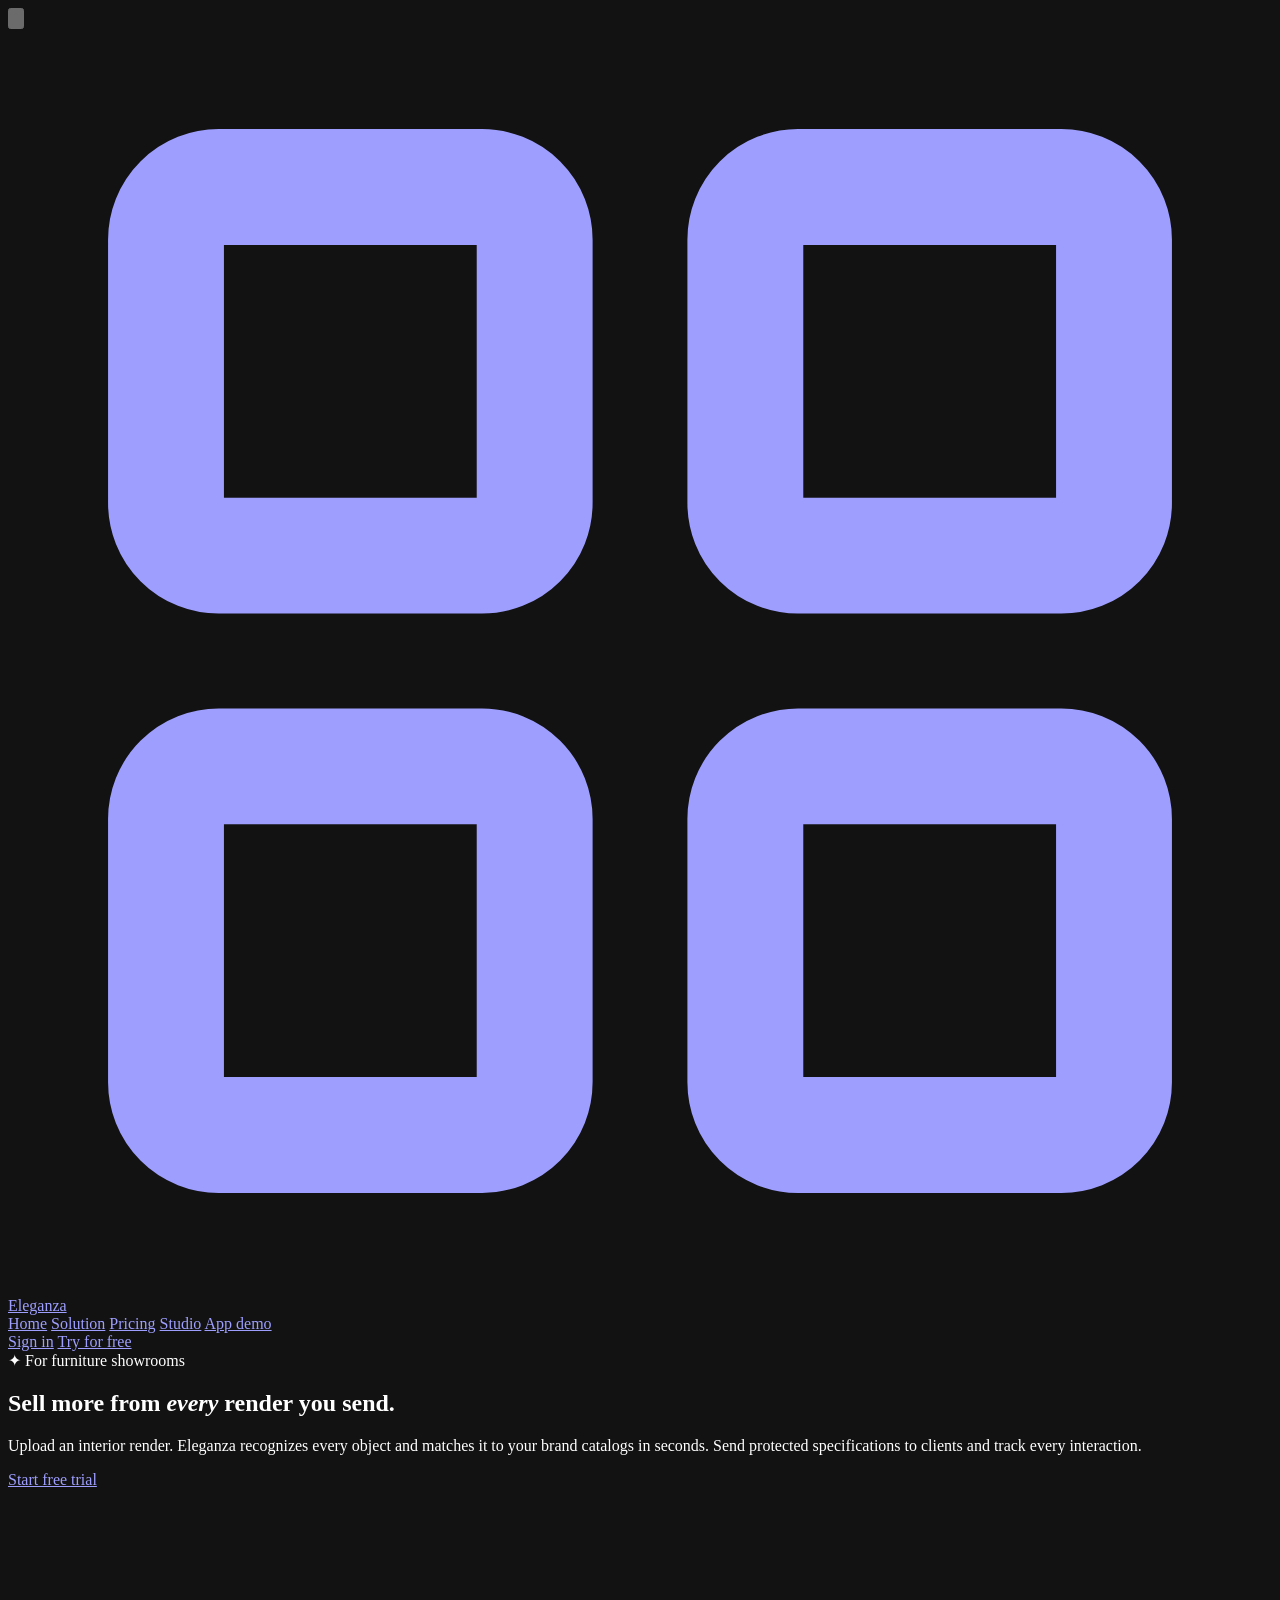
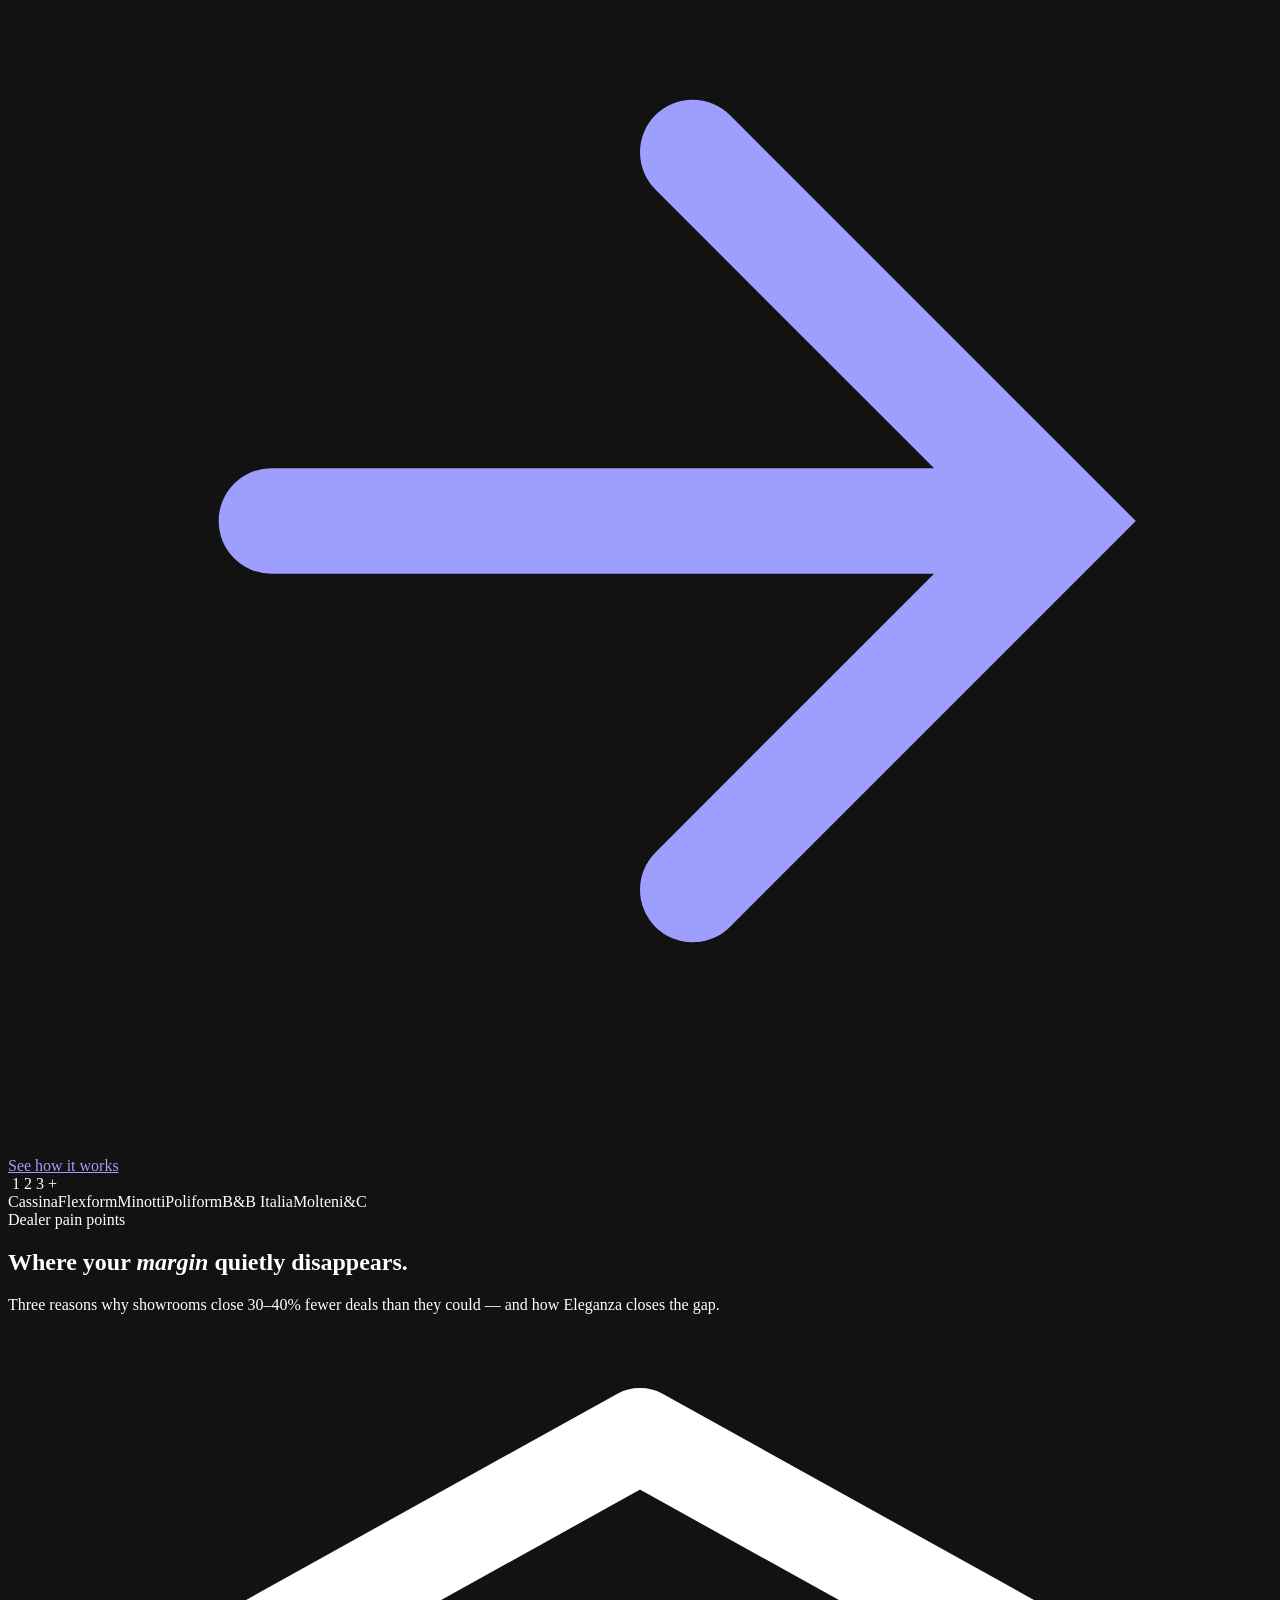
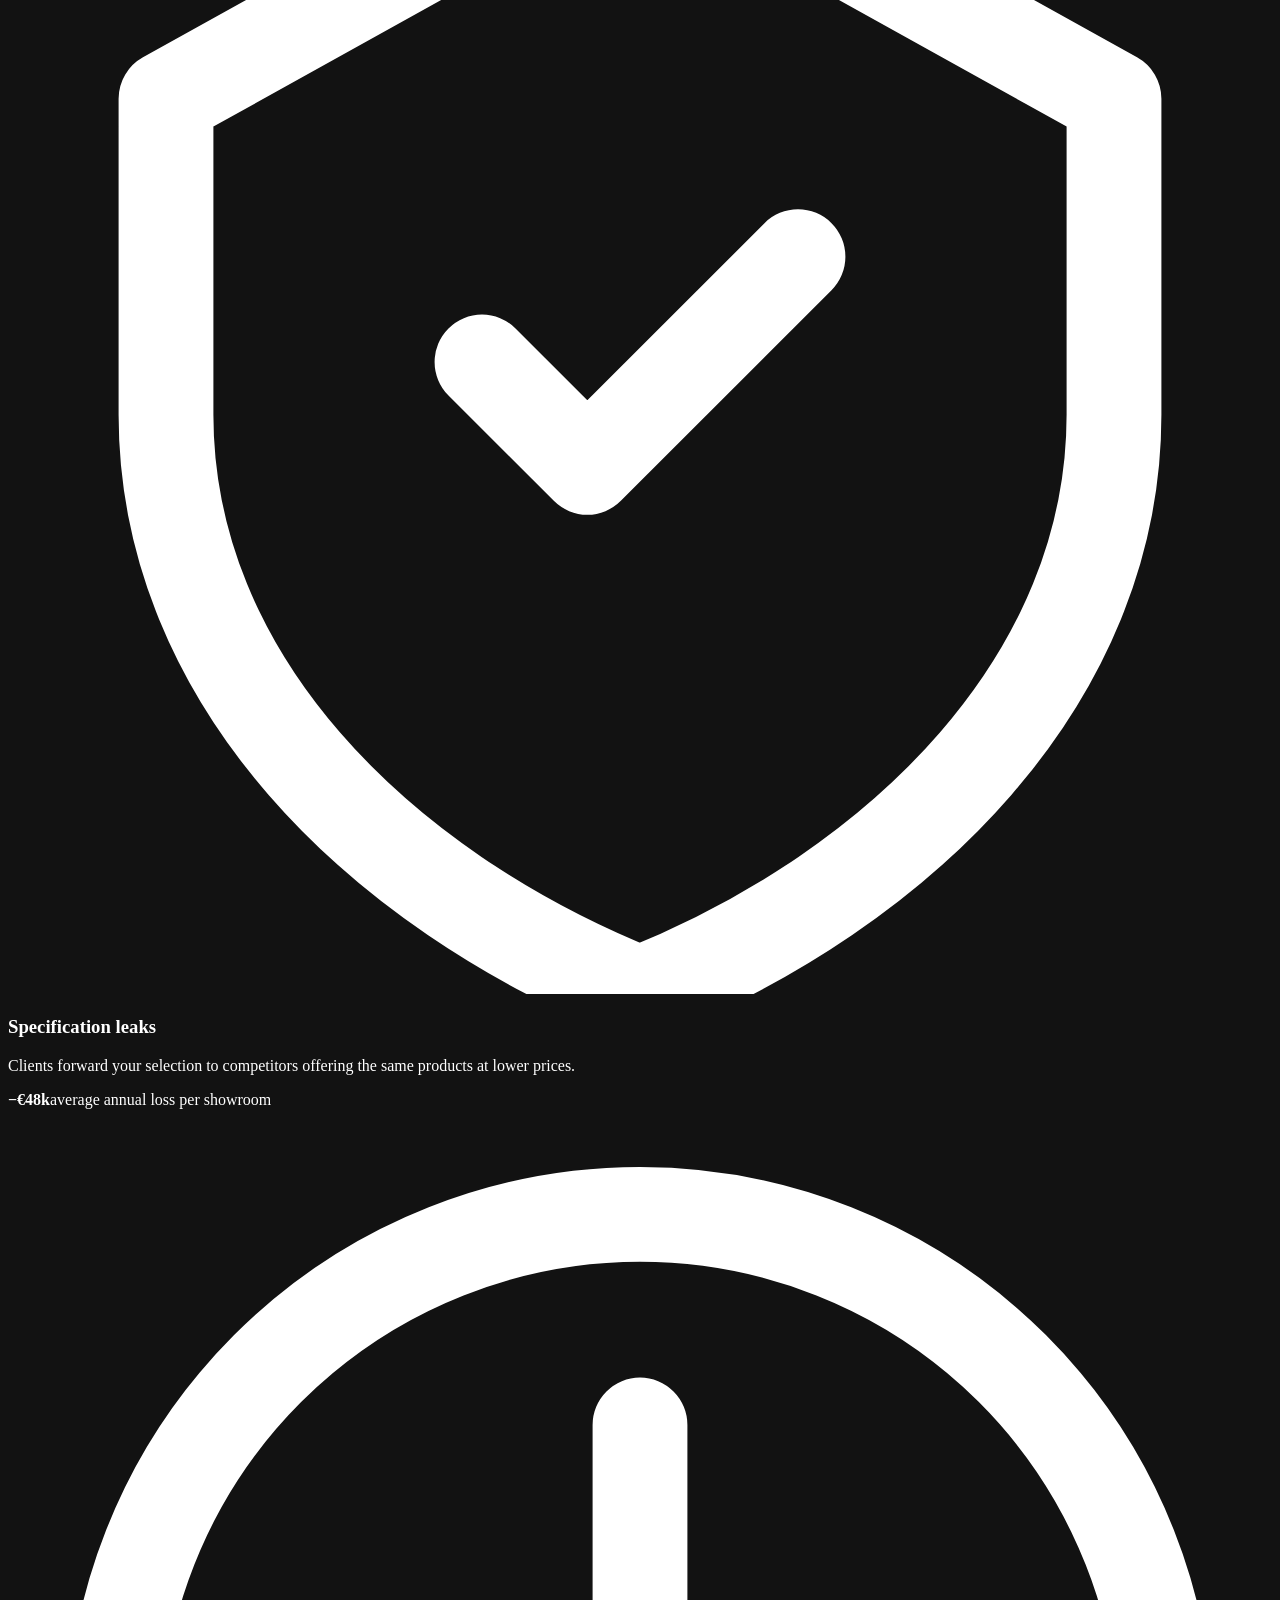
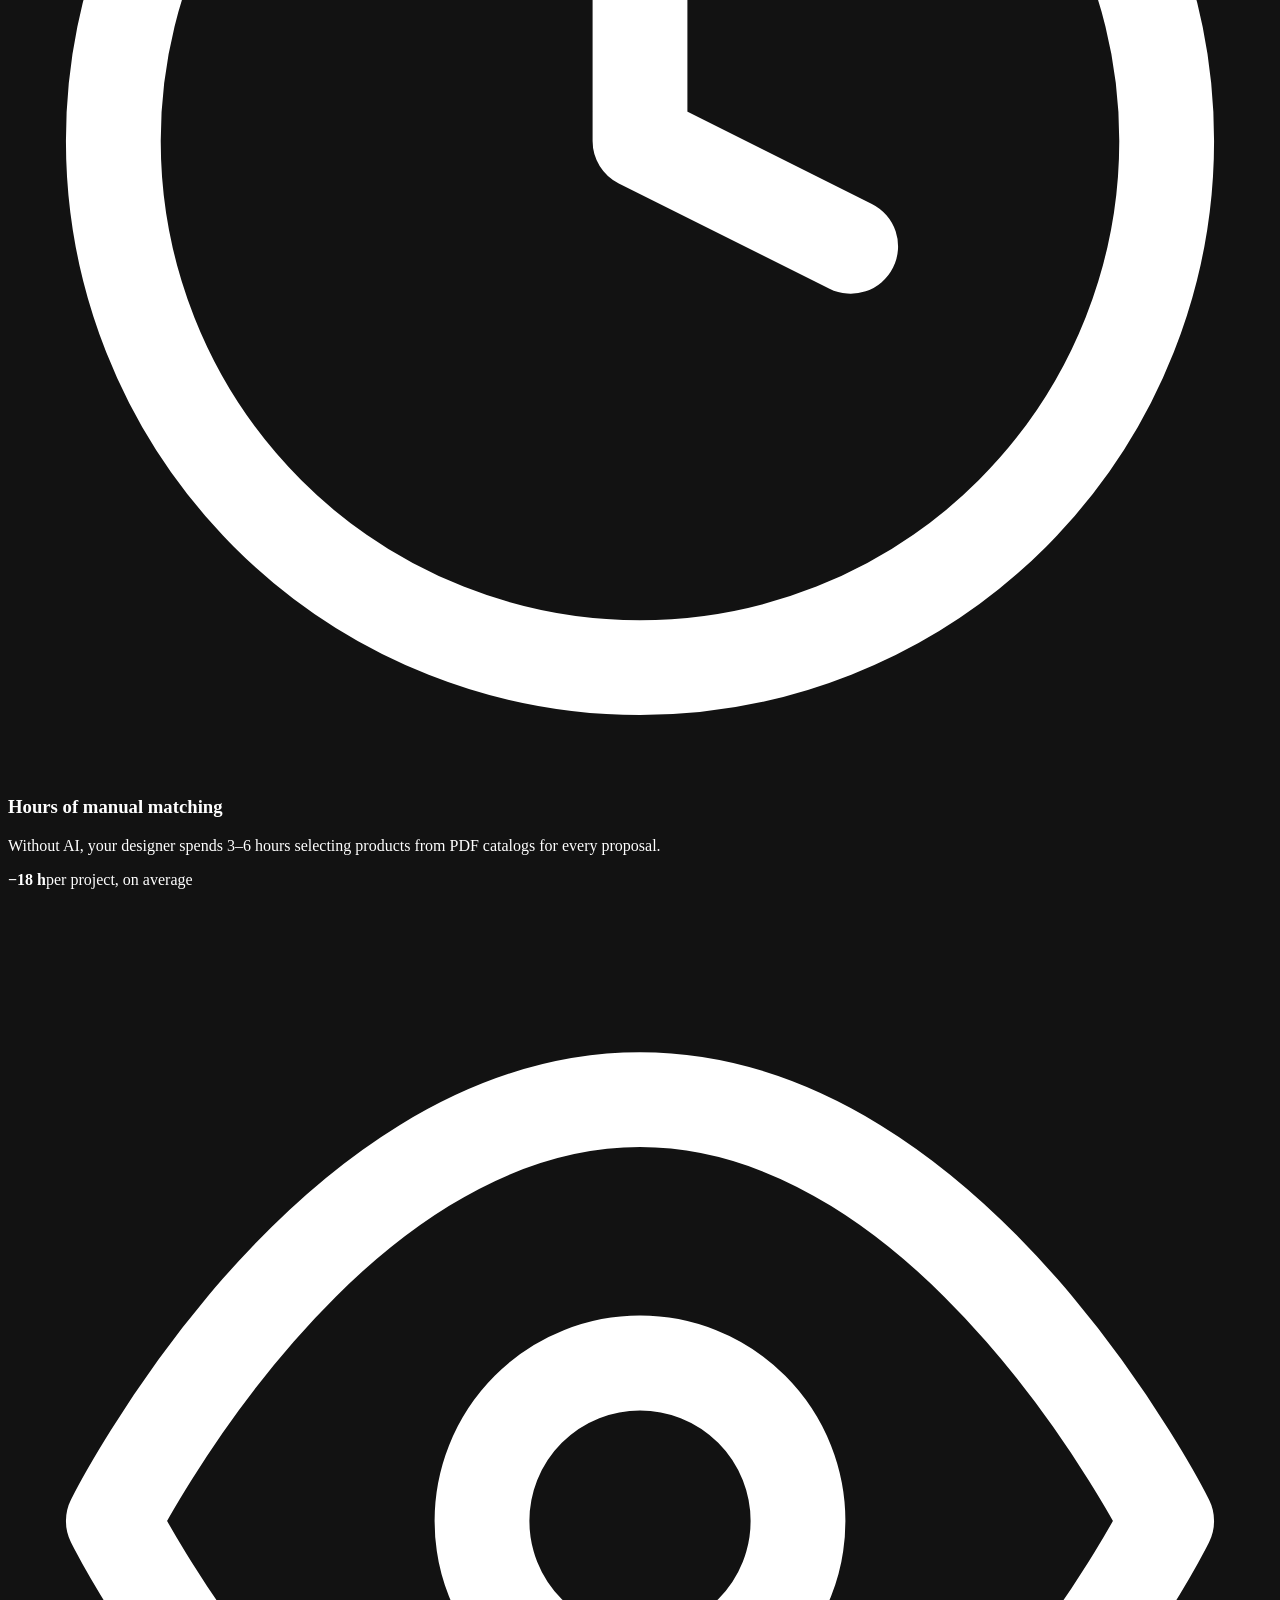
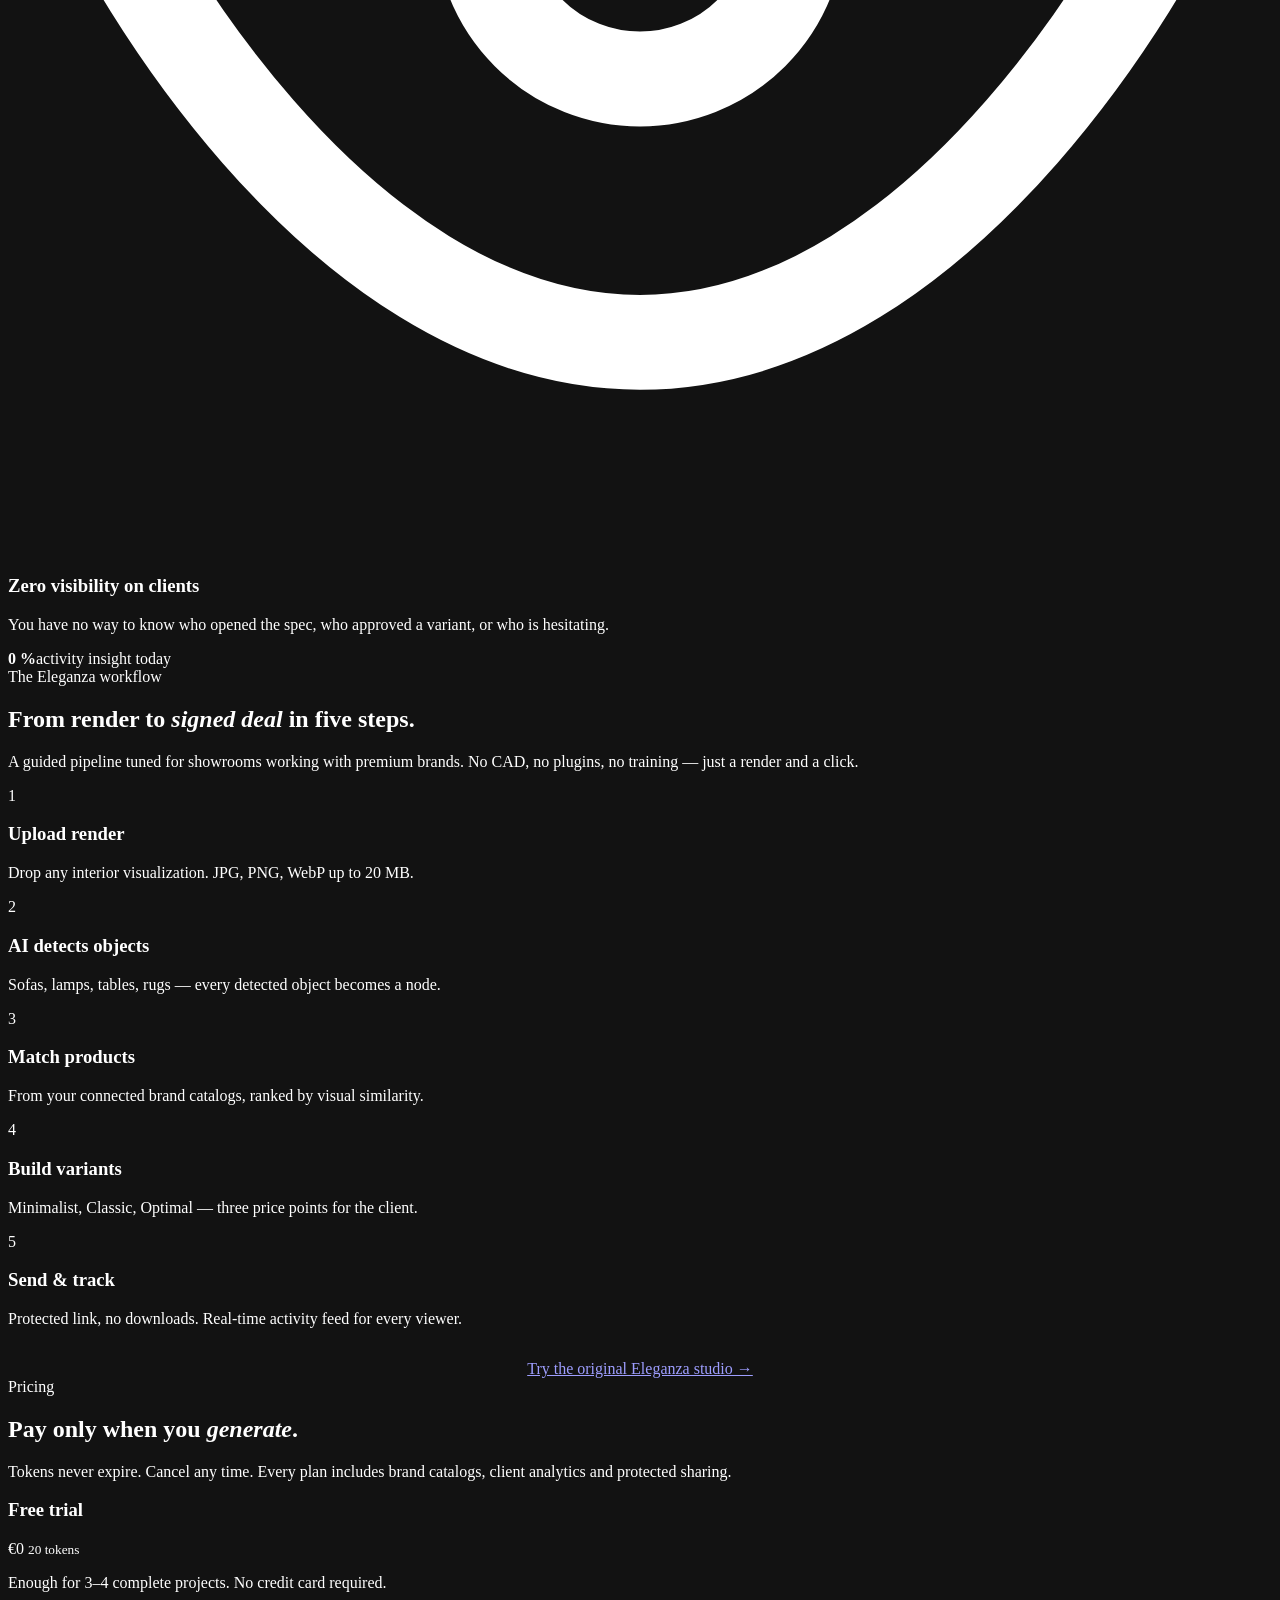
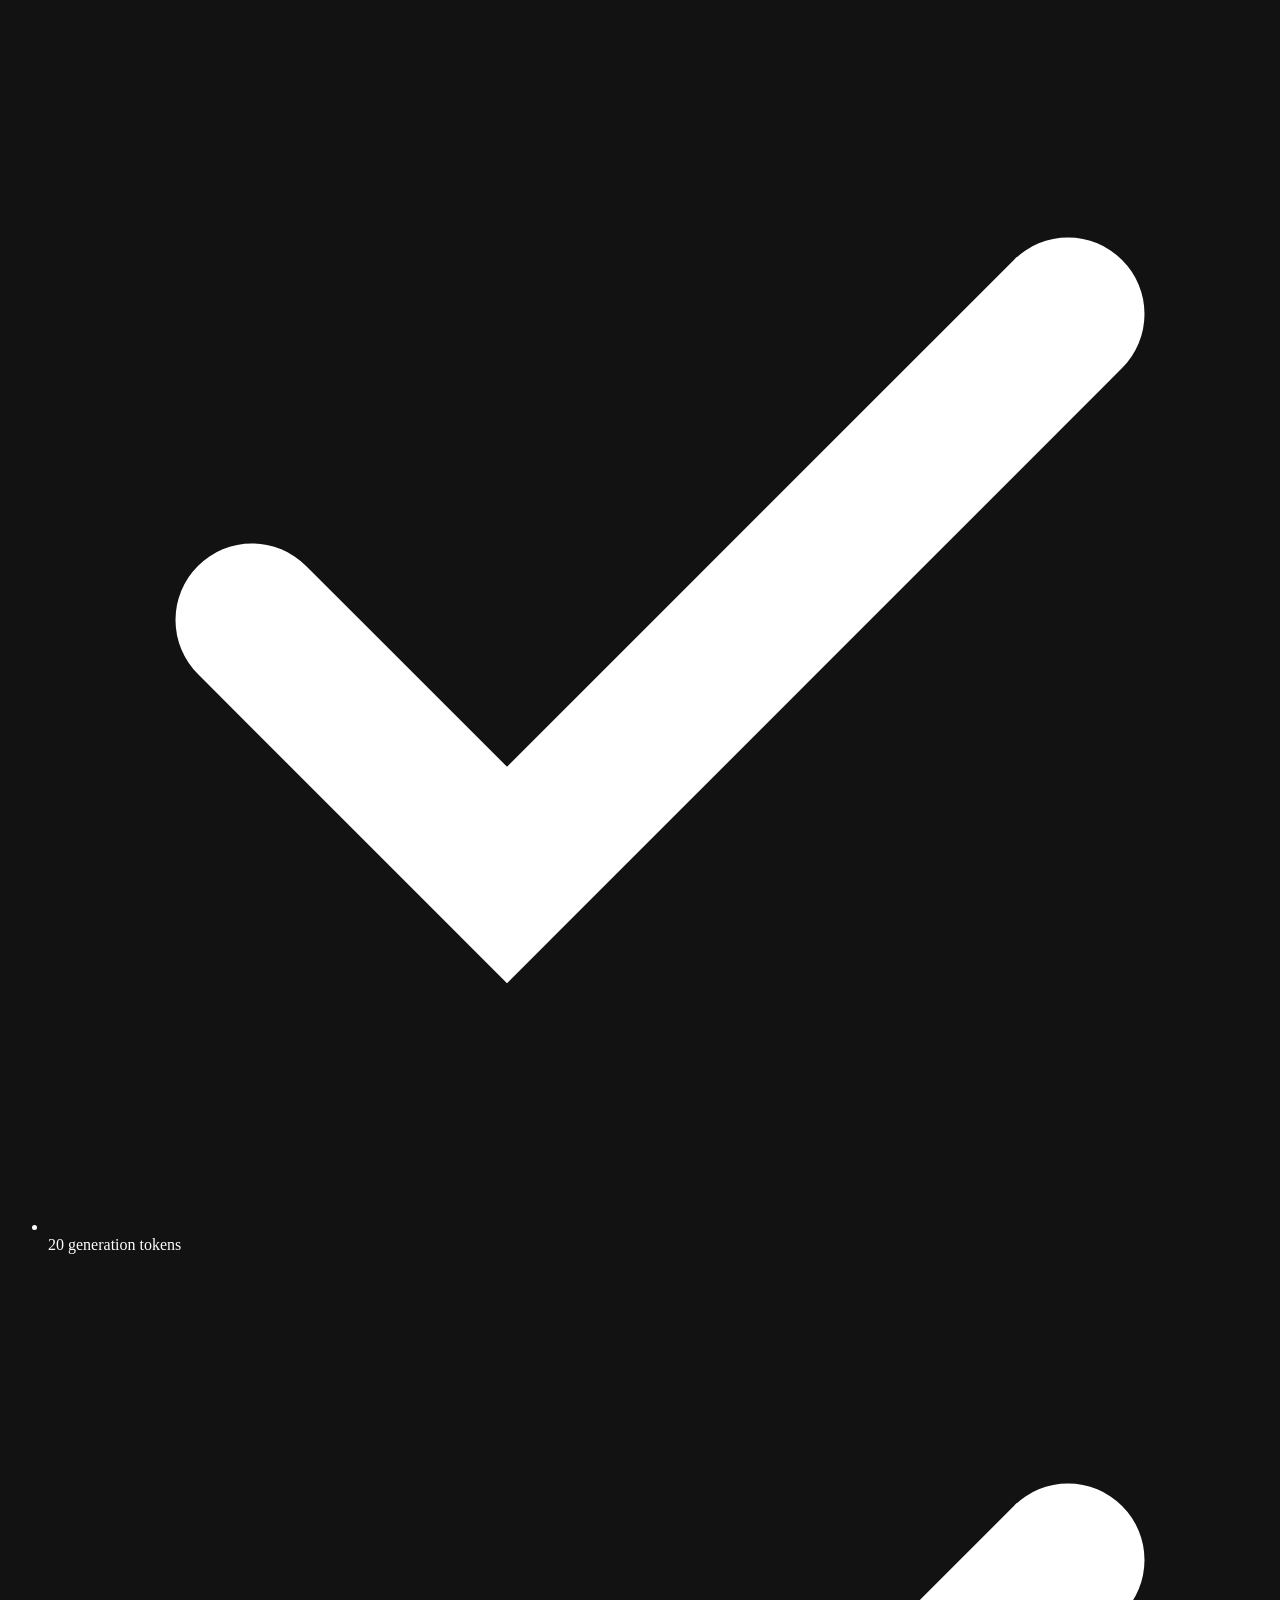
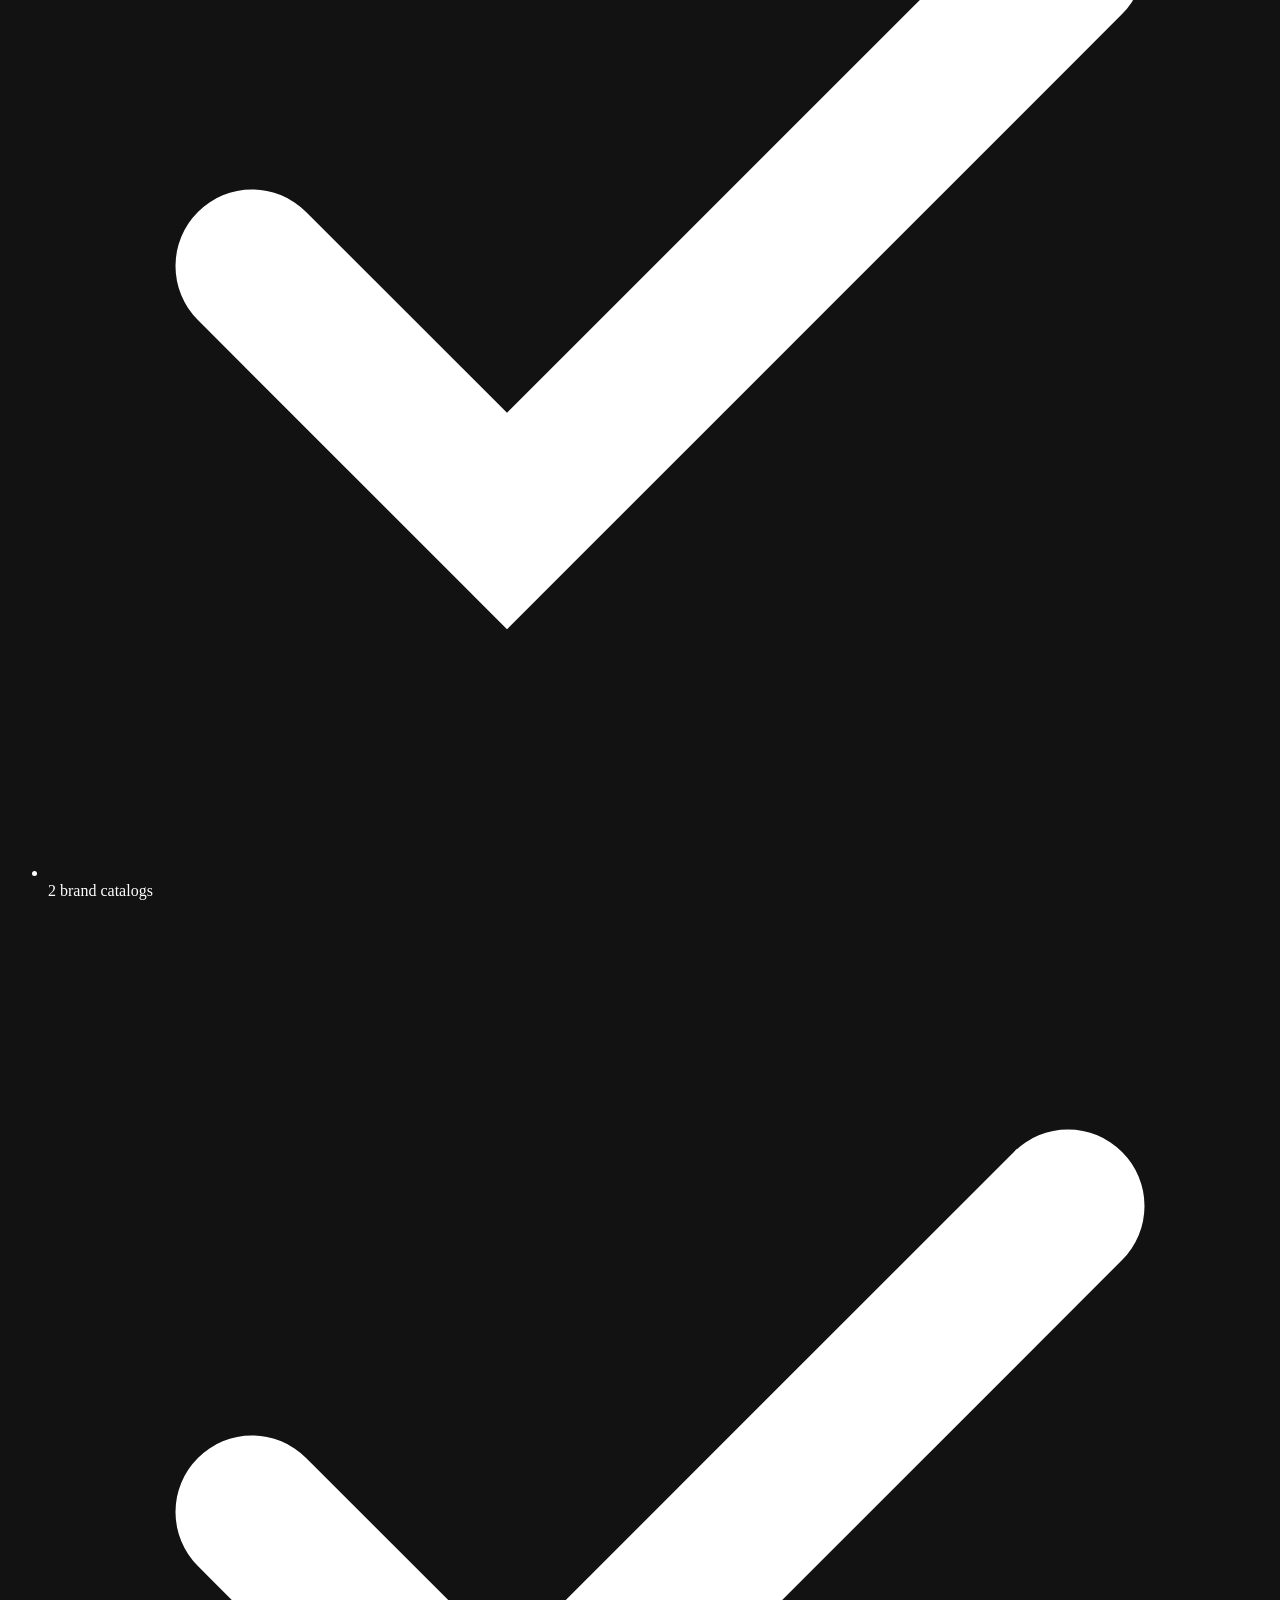
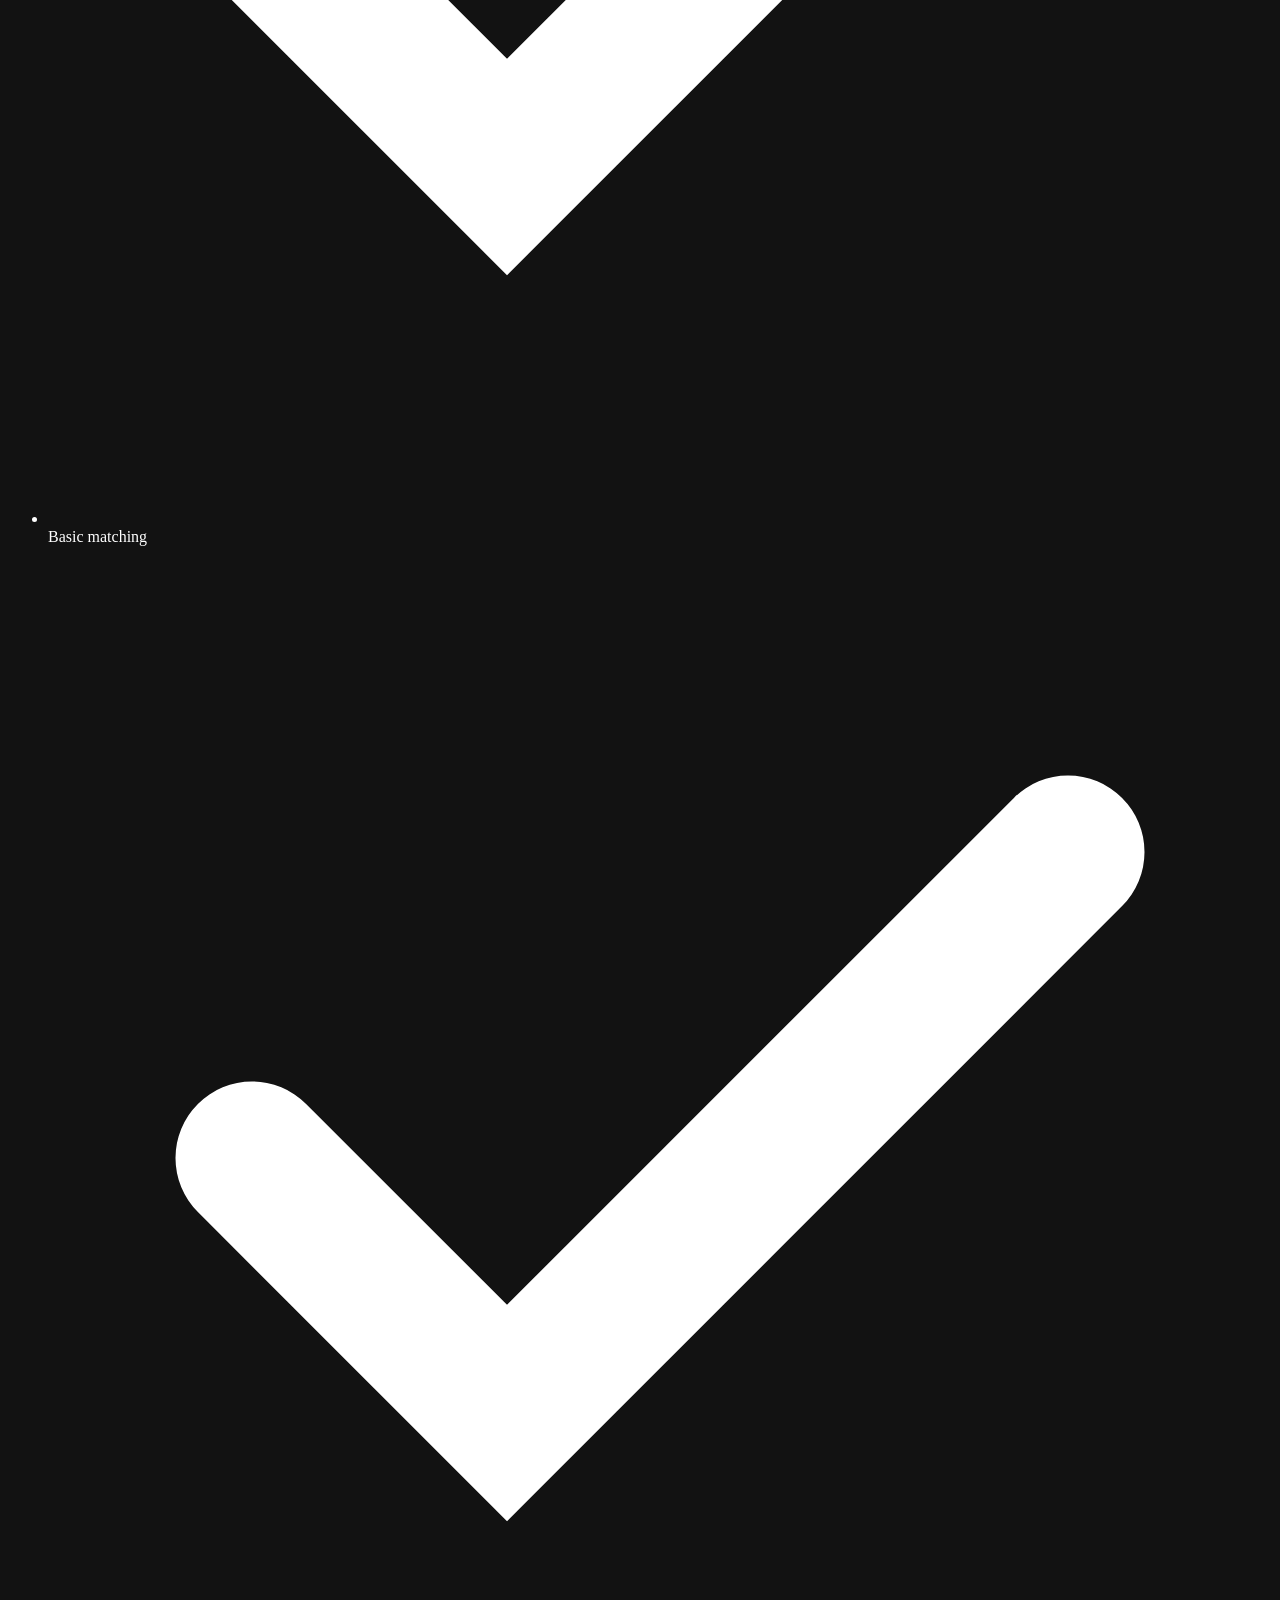
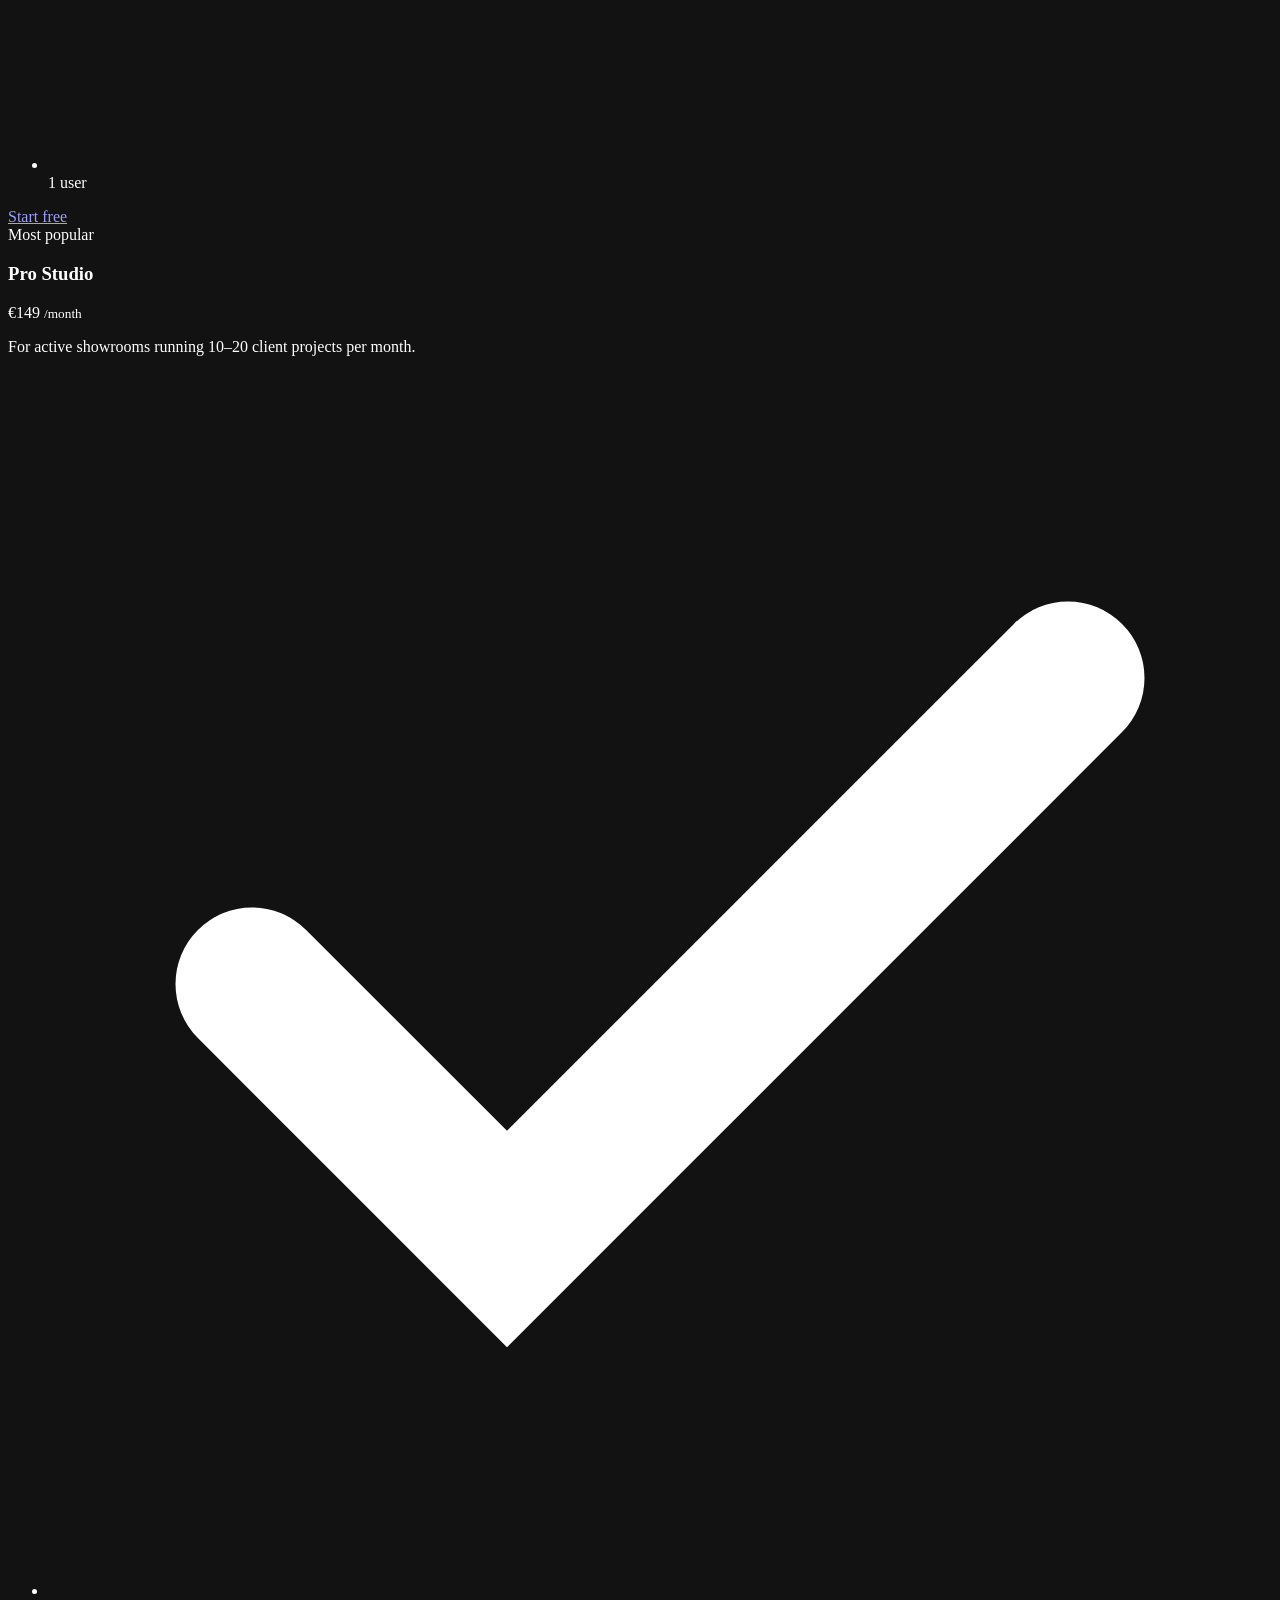
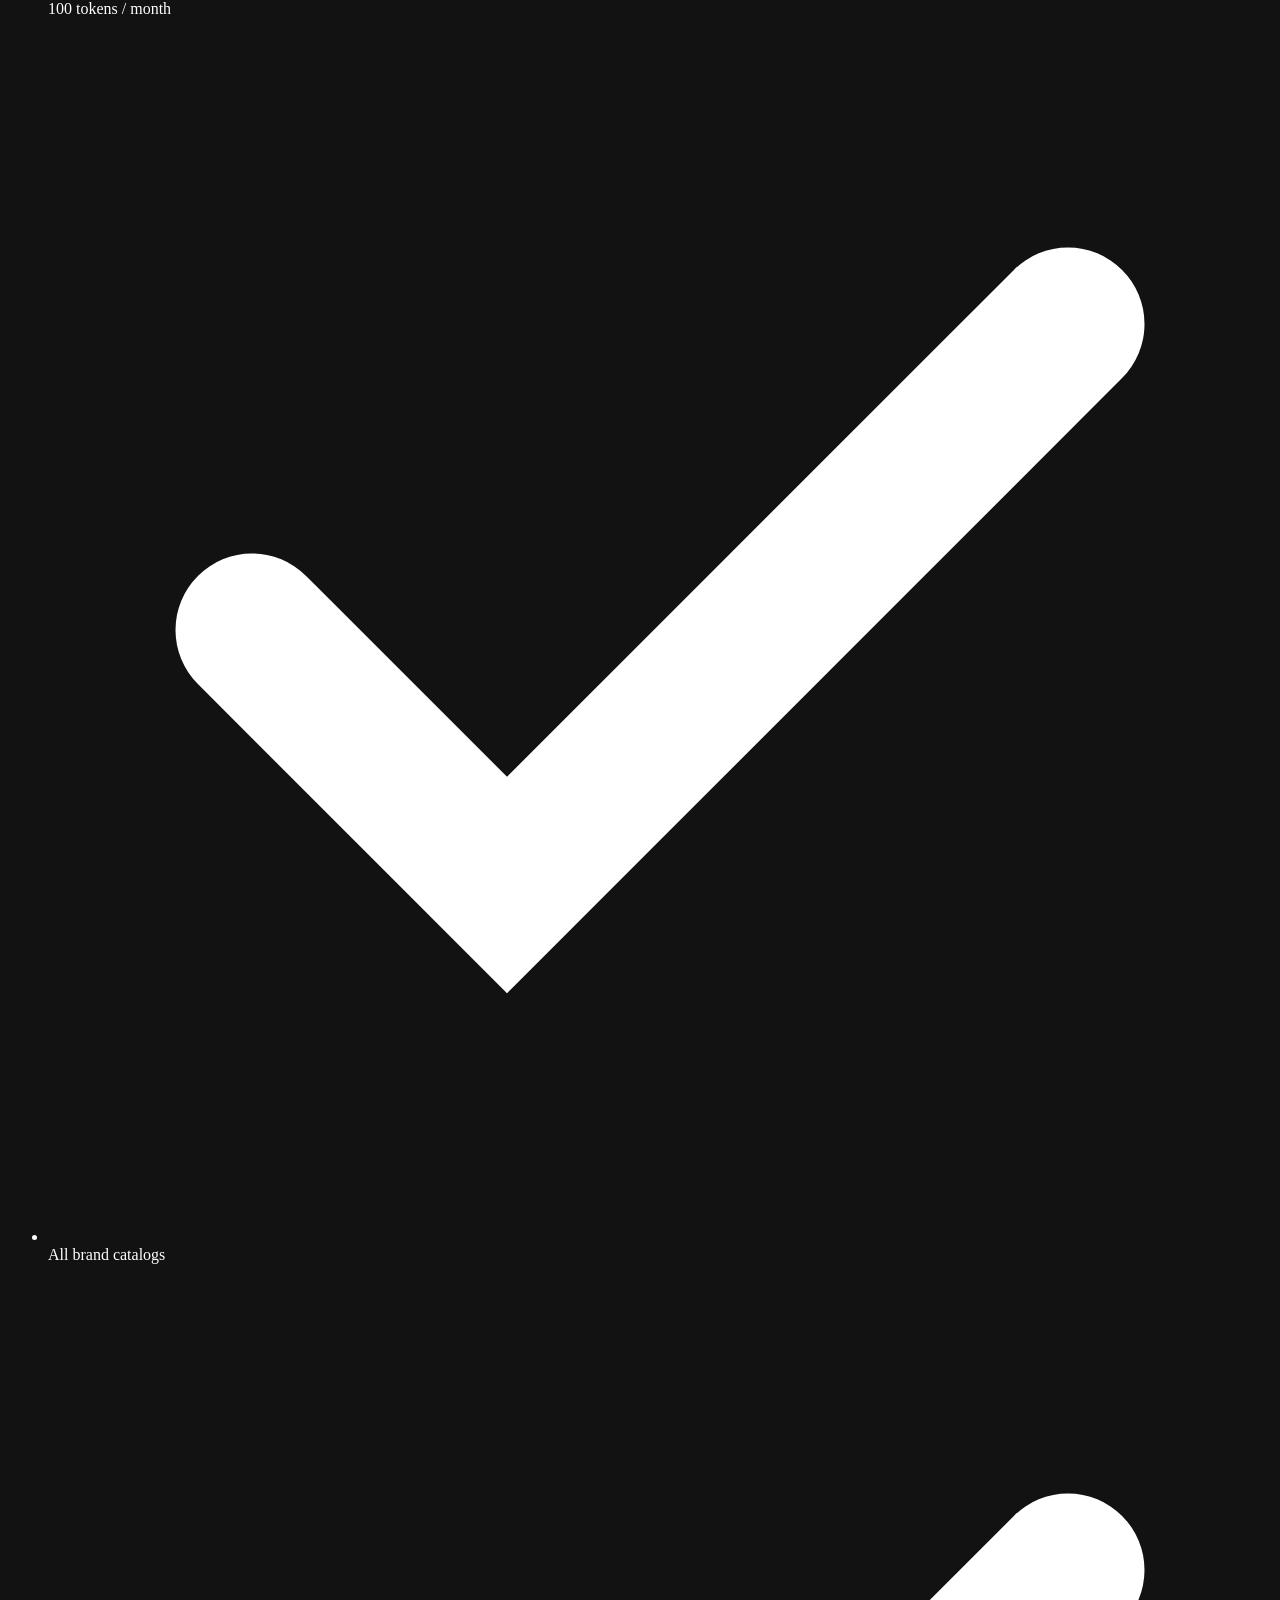
==== commit b1225833: "Split into separate pages, restore studio flow, modals, LE SSL Architecture - Extract design system " ====
--- a/public/index.html
+++ b/public/index.html
@@ -9,1308 +9,50 @@
 <link rel="preconnect" href="https://fonts.googleapis.com">
 <link rel="preconnect" href="https://fonts.gstatic.com" crossorigin>
 <link href="https://fonts.googleapis.com/css2?family=Roboto:wght@300;400;500;600;700&family=Cormorant+Garamond:wght@400;500;600&display=swap" rel="stylesheet">
-<style>
-  /* ============ Tokens ============ */
-  :root {
-    --bg: #0a0a0a;
-    --bg-2: #0d0d0e;
-    --bg-elev: #141416;
-    --bg-elev-2: #18181b;
-    --surface: rgba(255,255,255,.045);
-    --surface-2: rgba(255,255,255,.07);
-    --surface-3: rgba(255,255,255,.11);
-    --border: rgba(255,255,255,.09);
-    --border-strong: rgba(255,255,255,.18);
-    --text: #ffffff;
-    --text-2: rgba(255,255,255,.62);
-    --text-3: rgba(255,255,255,.38);
-    --gold: #c9a478;
-    --gold-2: #d9b98a;
-    --gold-soft: rgba(201,164,120,.14);
-    --gold-ring: rgba(201,164,120,.35);
-    --green: #22c55e;
-    --green-soft: rgba(34,197,94,.12);
-    --red: #ef4444;
-    --red-soft: rgba(239,68,68,.12);
-    --blue: #60a5fa;
-    --radius-xs: 8px;
-    --radius-sm: 12px;
-    --radius-md: 18px;
-    --radius-lg: 24px;
-    --radius-pill: 999px;
-    --font: "Roboto", system-ui, -apple-system, "Segoe UI", sans-serif;
-    --font-display: "Cormorant Garamond", "Roboto", serif;
-    --shell-max: 1280px;
-    --gutter: 20px;
-    --header-h: 64px;
-    --sidebar-w: 240px;
-  }
+<link rel="stylesheet" href="/assets/styles.css">
+</head>
+<body>
 
-  /* ============ Base ============ */
-  *, *::before, *::after { box-sizing: border-box; }
-  html, body { height: 100%; }
-  body {
-    margin: 0;
-    font-family: var(--font);
-    font-size: 15px;
-    line-height: 1.45;
-    color: var(--text);
-    background: var(--bg);
-    -webkit-font-smoothing: antialiased;
-    text-rendering: optimizeLegibility;
-    overflow-x: hidden;
-  }
-  a { color: inherit; text-decoration: none; }
-  button { font: inherit; color: inherit; border: 0; background: none; cursor: pointer; }
-  img, svg { display: block; max-width: 100%; }
-  [hidden] { display: none !important; }
-  ::selection { background: var(--gold-soft); color: var(--text); }
-
-  body::before {
-    content: "";
-    position: fixed;
-    inset: 0;
-    pointer-events: none;
-    background:
-      radial-gradient(1100px 600px at 8% -10%, rgba(201,164,120,.06), transparent 60%),
-      radial-gradient(900px 500px at 110% 110%, rgba(201,164,120,.04), transparent 60%);
-    z-index: 0;
-  }
-
-  /* ============ Top header (global) ============ */
-  .topbar {
-    position: sticky;
-    top: 0;
-    z-index: 50;
-    background: rgba(10,10,10,.78);
-    backdrop-filter: saturate(140%) blur(14px);
-    border-bottom: 1px solid var(--border);
-  }
-  .topbar-inner {
-    max-width: var(--shell-max);
-    margin: 0 auto;
-    height: var(--header-h);
-    padding: 0 var(--gutter);
-    display: flex;
-    align-items: center;
-    gap: 16px;
-  }
-  .logo {
-    display: flex;
-    align-items: center;
-    gap: 10px;
-    font-weight: 600;
-    letter-spacing: .2px;
-    flex: 0 0 auto;
-  }
-  .logo-mark {
-    width: 32px; height: 32px;
-    display: grid; place-items: center;
-    background: var(--text);
-    color: var(--bg);
-    border-radius: 9px;
-  }
-  .logo-mark svg { width: 17px; height: 17px; }
-  .logo-name { font-family: var(--font-display); font-size: 21px; }
-
-  .topnav {
-    display: none;
-    align-items: center;
-    gap: 4px;
-    margin-left: 12px;
-  }
-  .topnav button {
-    padding: 8px 14px;
-    border-radius: var(--radius-pill);
-    color: var(--text-2);
-    font-size: 14px;
-    font-weight: 500;
-    transition: color .15s, background .15s;
-  }
-  .topnav button:hover { color: var(--text); background: var(--surface-2); }
-  .topnav button.active { color: var(--text); }
-  @media (min-width: 720px) { .topnav { display: flex; } }
-
-  .topbar .spacer { flex: 1; }
-  .topbar .ghost {
-    color: var(--text-2);
-    padding: 8px 14px;
-    font-size: 14px;
-    font-weight: 500;
-    display: none;
-  }
-  @media (min-width: 600px) { .topbar .ghost { display: inline-flex; } }
-  .topbar .ghost:hover { color: var(--text); }
-  .menu-btn {
-    display: grid; place-items: center;
-    width: 38px; height: 38px;
-    border-radius: 50%;
-    background: var(--surface-2);
-    border: 1px solid var(--border);
-  }
-  .menu-btn svg { width: 18px; height: 18px; }
-  @media (min-width: 720px) { .menu-btn { display: none; } }
-
-  /* ============ Buttons ============ */
-  .btn {
-    display: inline-flex;
-    align-items: center;
-    justify-content: center;
-    gap: 8px;
-    padding: 10px 16px;
-    background: var(--surface-2);
-    border: 1px solid var(--border);
-    border-radius: var(--radius-pill);
-    color: var(--text);
-    font-weight: 500;
-    font-size: 14px;
-    transition: background .15s, transform .05s, border-color .15s;
-    white-space: nowrap;
-  }
-  .btn:hover { background: var(--surface-3); }
-  .btn:active { transform: translateY(1px); }
-  .btn svg { width: 16px; height: 16px; }
-  .btn-primary {
-    background: var(--gold);
-    border-color: var(--gold);
-    color: #141010;
-    font-weight: 600;
-  }
-  .btn-primary:hover { background: var(--gold-2); }
-  .btn-white {
-    background: var(--text);
-    color: #141010;
-    border-color: var(--text);
-    font-weight: 600;
-  }
-  .btn-ghost { background: transparent; }
-  .btn-lg { padding: 14px 22px; font-size: 15px; }
-
-  /* ============ Marketing landing ============ */
-  .marketing { position: relative; z-index: 1; }
-  .section {
-    max-width: var(--shell-max);
-    margin: 0 auto;
-    padding: 64px var(--gutter);
-  }
-  @media (min-width: 720px) { .section { padding: 96px var(--gutter); } }
-  .hero {
-    text-align: center;
-    padding-top: 56px;
-  }
-  .hero .eyebrow {
-    display: inline-flex;
-    align-items: center;
-    gap: 8px;
-    padding: 6px 14px;
-    border-radius: var(--radius-pill);
-    background: var(--gold-soft);
-    border: 1px solid var(--gold-ring);
-    color: var(--gold);
-    font-size: 12px;
-    font-weight: 600;
-    letter-spacing: .8px;
-    text-transform: uppercase;
-  }
-  .hero h1 {
-    margin: 22px auto 18px;
-    max-width: 18ch;
-    font-family: var(--font-display);
-    font-weight: 500;
-    font-size: clamp(38px, 7vw, 76px);
-    line-height: 1.05;
-    letter-spacing: -.5px;
-  }
-  .hero h1 em { font-style: italic; color: var(--gold); }
-  .hero p {
-    max-width: 56ch;
-    margin: 0 auto 32px;
-    color: var(--text-2);
-    font-size: clamp(15px, 1.5vw, 18px);
-  }
-  .hero-cta {
-    display: inline-flex;
-    flex-wrap: wrap;
-    justify-content: center;
-    gap: 12px;
-  }
-  .hero-art {
-    margin: 56px auto 0;
-    max-width: 980px;
-    aspect-ratio: 16/9;
-    border-radius: var(--radius-lg);
-    background:
-      radial-gradient(900px 400px at 30% 30%, rgba(201,164,120,.18), transparent 60%),
-      radial-gradient(700px 300px at 80% 70%, rgba(96,165,250,.10), transparent 60%),
-      var(--bg-elev);
-    border: 1px solid var(--border);
-    position: relative;
-    overflow: hidden;
-  }
-  .hero-art::before {
-    content: "";
-    position: absolute;
-    inset: 22px;
-    border-radius: var(--radius-md);
-    background:
-      linear-gradient(180deg, rgba(50,35,20,.5), rgba(20,15,10,.7)),
-      radial-gradient(400px 200px at 50% 60%, rgba(201,164,120,.18), transparent 70%);
-    border: 1px solid var(--border);
-  }
-  .hero-art .marker {
-    position: absolute;
-    width: 30px; height: 30px;
-    border-radius: 50%;
-    background: var(--gold);
-    color: #000;
-    display: grid; place-items: center;
-    font-weight: 700;
-    font-size: 13px;
-    box-shadow: 0 0 0 8px rgba(201,164,120,.18);
-    transform: translate(-50%,-50%);
-    z-index: 1;
-  }
-  .hero-art .marker:nth-child(1) { left: 28%; top: 52%; }
-  .hero-art .marker:nth-child(2) { left: 50%; top: 60%; }
-  .hero-art .marker:nth-child(3) { left: 70%; top: 50%; }
-  .hero-art .marker:nth-child(4) { left: 40%; top: 78%; }
-
-  /* Brands */
-  .brands {
-    padding: 24px var(--gutter);
-    border-top: 1px solid var(--border);
-    border-bottom: 1px solid var(--border);
-  }
-  .brands-inner {
-    max-width: var(--shell-max);
-    margin: 0 auto;
-    display: flex;
-    flex-wrap: wrap;
-    justify-content: center;
-    align-items: center;
-    gap: 12px 40px;
-    color: var(--text-3);
-  }
-  .brands span {
-    font-family: var(--font-display);
-    font-size: 22px;
-    font-weight: 500;
-    letter-spacing: 1px;
-    transition: color .15s;
-  }
-  .brands span:hover { color: var(--text-2); }
-
-  /* Section heads */
-  .section-eyebrow {
-    color: var(--gold);
-    font-size: 12px;
-    font-weight: 600;
-    letter-spacing: 1.4px;
-    text-transform: uppercase;
-    margin-bottom: 14px;
-  }
-  .section-title {
-    font-family: var(--font-display);
-    font-weight: 500;
-    font-size: clamp(32px, 5vw, 52px);
-    line-height: 1.1;
-    margin: 0 0 18px;
-    max-width: 22ch;
-    letter-spacing: -.3px;
-  }
-  .section-title em { font-style: italic; color: var(--gold); }
-  .section-lead {
-    color: var(--text-2);
-    max-width: 60ch;
-    font-size: 16px;
-    margin: 0 0 40px;
-  }
-
-  /* Pain points */
-  .pain-grid {
-    display: grid;
-    grid-template-columns: 1fr;
-    gap: 16px;
-  }
-  @media (min-width: 720px) { .pain-grid { grid-template-columns: repeat(3, 1fr); } }
-  .pain {
-    background: var(--bg-elev);
-    border: 1px solid var(--border);
-    border-radius: var(--radius-lg);
-    padding: 28px;
-    position: relative;
-    overflow: hidden;
-  }
-  .pain::after {
-    content: "";
-    position: absolute;
-    top: 0; right: 0;
-    width: 140px; height: 140px;
-    background: radial-gradient(closest-side, var(--red-soft), transparent 70%);
-    pointer-events: none;
-  }
-  .pain .pain-ico {
-    width: 44px; height: 44px;
-    border-radius: 12px;
-    background: var(--red-soft);
-    color: var(--red);
-    display: grid; place-items: center;
-    margin-bottom: 16px;
-  }
-  .pain .pain-ico svg { width: 22px; height: 22px; }
-  .pain h3 {
-    margin: 0 0 8px;
-    font-size: 18px;
-    font-weight: 600;
-  }
-  .pain p {
-    margin: 0;
-    color: var(--text-2);
-    font-size: 14px;
-  }
-  .pain .stat {
-    margin-top: 18px;
-    padding-top: 16px;
-    border-top: 1px dashed var(--border);
-    font-size: 12px;
-    color: var(--text-3);
-  }
-  .pain .stat b { color: var(--red); font-size: 22px; font-weight: 600; display: block; font-family: var(--font-display); }
-
-  /* Workflow */
-  .workflow-grid {
-    display: grid;
-    grid-template-columns: 1fr;
-    gap: 16px;
-  }
-  @media (min-width: 720px) { .workflow-grid { grid-template-columns: repeat(2, 1fr); } }
-  @media (min-width: 1080px) { .workflow-grid { grid-template-columns: repeat(5, 1fr); } }
-  .step-card {
-    background: var(--bg-elev);
-    border: 1px solid var(--border);
-    border-radius: var(--radius-md);
-    padding: 22px;
-  }
-  .step-card .num {
-    width: 32px; height: 32px;
-    border-radius: 50%;
-    background: var(--gold);
-    color: #000;
-    display: grid; place-items: center;
-    font-weight: 700;
-    font-size: 14px;
-    margin-bottom: 14px;
-  }
-  .step-card h3 { margin: 0 0 6px; font-size: 15px; font-weight: 600; }
-  .step-card p { margin: 0; color: var(--text-3); font-size: 13px; }
-
-  /* Pricing */
-  .pricing-grid {
-    display: grid;
-    grid-template-columns: 1fr;
-    gap: 16px;
-  }
-  @media (min-width: 720px) { .pricing-grid { grid-template-columns: repeat(3, 1fr); } }
-  .plan {
-    background: var(--bg-elev);
-    border: 1px solid var(--border);
-    border-radius: var(--radius-lg);
-    padding: 32px 28px;
-    display: flex;
-    flex-direction: column;
-    gap: 18px;
-    position: relative;
-  }
-  .plan.featured {
-    background: linear-gradient(180deg, rgba(201,164,120,.10), var(--bg-elev) 55%);
-    border-color: var(--gold-ring);
-  }
-  .plan .badge {
-    position: absolute;
-    top: -10px; left: 50%;
-    transform: translateX(-50%);
-    padding: 4px 12px;
-    background: var(--gold);
-    color: #141010;
-    border-radius: var(--radius-pill);
-    font-size: 11px;
-    font-weight: 700;
-    letter-spacing: .8px;
-    text-transform: uppercase;
-  }
-  .plan h3 { margin: 0; font-size: 18px; font-weight: 600; }
-  .plan .price {
-    font-family: var(--font-display);
-    font-size: 52px;
-    font-weight: 500;
-    line-height: 1;
-    letter-spacing: -1px;
-  }
-  .plan .price small { font-family: var(--font); font-size: 14px; color: var(--text-3); font-weight: 400; margin-left: 4px; }
-  .plan .desc { color: var(--text-2); font-size: 14px; margin: -8px 0 0; }
-  .plan ul {
-    list-style: none;
-    padding: 0; margin: 0;
-    display: flex; flex-direction: column; gap: 10px;
-  }
-  .plan li {
-    display: flex;
-    align-items: flex-start;
-    gap: 10px;
-    font-size: 14px;
-    color: var(--text-2);
-  }
-  .plan li svg {
-    width: 16px; height: 16px;
-    color: var(--gold);
-    flex: 0 0 auto;
-    margin-top: 2px;
-  }
-  .plan .btn { width: 100%; padding: 14px; }
-
-  /* CTA strip */
-  .cta-strip {
-    text-align: center;
-    background: linear-gradient(180deg, rgba(201,164,120,.10), transparent 60%), var(--bg-elev);
-    border-top: 1px solid var(--border);
-    border-bottom: 1px solid var(--border);
-  }
-  .cta-strip h2 {
-    font-family: var(--font-display);
-    font-size: clamp(32px, 5vw, 52px);
-    font-weight: 500;
-    margin: 0 auto 14px;
-    max-width: 22ch;
-    letter-spacing: -.3px;
-  }
-  .cta-strip h2 em { font-style: italic; color: var(--gold); }
-  .cta-strip p {
-    color: var(--text-2);
-    margin: 0 auto 28px;
-    max-width: 50ch;
-  }
-
-  /* Footer */
-  .foot {
-    border-top: 1px solid var(--border);
-    padding: 36px var(--gutter);
-    text-align: center;
-    color: var(--text-3);
-    font-size: 13px;
-  }
-  .foot a { color: var(--text-2); }
-  .foot a:hover { color: var(--text); }
-
-  /* ============ App shell ============ */
-  .app {
-    position: relative;
-    z-index: 1;
-    max-width: var(--shell-max);
-    margin: 0 auto;
-    padding: 16px var(--gutter) 84px;
-    min-height: calc(100dvh - var(--header-h));
-  }
-  @media (min-width: 1080px) { .app { padding-bottom: calc(env(safe-area-inset-bottom) + 24px); } }
-  .app-layout {
-    display: grid;
-    grid-template-columns: 1fr;
-    gap: 20px;
-  }
-  @media (min-width: 1080px) {
-    .app-layout {
-      grid-template-columns: var(--sidebar-w) minmax(0, 1fr);
-      gap: 28px;
-    }
-  }
-  .sidebar {
-    display: none;
-    flex-direction: column;
-    gap: 4px;
-    position: sticky;
-    top: calc(var(--header-h) + 16px);
-    align-self: start;
-  }
-  @media (min-width: 1080px) { .sidebar { display: flex; } }
-  .sidebar h4 {
-    margin: 14px 12px 6px;
-    font-size: 11px;
-    font-weight: 600;
-    letter-spacing: 1.2px;
-    text-transform: uppercase;
-    color: var(--text-3);
-  }
-  .sidebar h4:first-child { margin-top: 0; }
-  .nav-item {
-    display: flex;
-    align-items: center;
-    gap: 12px;
-    padding: 10px 12px;
-    border-radius: var(--radius-sm);
-    color: var(--text-2);
-    font-size: 14px;
-    font-weight: 500;
-    width: 100%;
-    text-align: left;
-    transition: background .15s, color .15s;
-  }
-  .nav-item:hover { background: var(--surface-2); color: var(--text); }
-  .nav-item.active {
-    background: var(--surface-2);
-    color: var(--text);
-  }
-  .nav-item.active::before {
-    content: "";
-    width: 3px;
-    height: 16px;
-    background: var(--gold);
-    border-radius: 2px;
-    margin-right: -3px;
-  }
-  .nav-item svg { width: 18px; height: 18px; flex: 0 0 auto; }
-  .nav-item .num {
-    margin-left: auto;
-    background: var(--surface-3);
-    color: var(--text);
-    padding: 2px 8px;
-    border-radius: var(--radius-pill);
-    font-size: 11px;
-    font-weight: 600;
-  }
-
-  /* mobile drawer */
-  .drawer {
-    position: fixed;
-    inset: 0;
-    z-index: 60;
-    background: rgba(0,0,0,.55);
-    backdrop-filter: blur(4px);
-    opacity: 0;
-    pointer-events: none;
-    transition: opacity .2s;
-  }
-  .drawer.open { opacity: 1; pointer-events: auto; }
-  .drawer-panel {
-    position: absolute;
-    top: 0; left: 0; bottom: 0;
-    width: min(86vw, 320px);
-    background: var(--bg-2);
-    border-right: 1px solid var(--border);
-    padding: 20px;
-    transform: translateX(-100%);
-    transition: transform .25s ease;
-    overflow-y: auto;
-    display: flex;
-    flex-direction: column;
-    gap: 4px;
-  }
-  .drawer.open .drawer-panel { transform: translateX(0); }
-
-  /* ============ App content ============ */
-  .screen {
-    display: none;
-    flex-direction: column;
-    gap: 18px;
-  }
-  .screen.active { display: flex; }
-  .screen-head {
-    display: flex;
-    align-items: center;
-    justify-content: space-between;
-    flex-wrap: wrap;
-    gap: 12px;
-    padding-bottom: 10px;
-    border-bottom: 1px solid var(--border);
-  }
-  .screen-head h1 {
-    margin: 0;
-    font-family: var(--font-display);
-    font-weight: 500;
-    font-size: clamp(26px, 4vw, 36px);
-    letter-spacing: -.3px;
-  }
-  .screen-head .actions {
-    display: flex;
-    gap: 8px;
-    flex-wrap: wrap;
-    align-items: center;
-  }
-
-  .card {
-    background: var(--bg-elev);
-    border: 1px solid var(--border);
-    border-radius: var(--radius-lg);
-    padding: 22px;
-  }
-
-  /* ----- Projects dashboard ----- */
-  .stats-row {
-    display: grid;
-    grid-template-columns: repeat(2, 1fr);
-    gap: 12px;
-  }
-  @media (min-width: 600px) { .stats-row { grid-template-columns: repeat(4, 1fr); } }
-  .stat-card {
-    background: var(--bg-elev);
-    border: 1px solid var(--border);
-    border-radius: var(--radius-md);
-    padding: 18px;
-  }
-  .stat-card .label {
-    font-size: 11px;
-    text-transform: uppercase;
-    color: var(--text-3);
-    letter-spacing: .8px;
-    margin-bottom: 6px;
-  }
-  .stat-card .val {
-    font-family: var(--font-display);
-    font-size: 34px;
-    font-weight: 500;
-    line-height: 1;
-  }
-  .stat-card .delta { font-size: 12px; color: var(--green); margin-top: 6px; }
-  .stat-card .delta.neutral { color: var(--text-3); }
-
-  .filter-bar {
-    display: flex;
-    gap: 8px;
-    align-items: center;
-    flex-wrap: wrap;
-  }
-  .search {
-    flex: 1;
-    min-width: 200px;
-    display: flex;
-    align-items: center;
-    gap: 10px;
-    padding: 10px 14px;
-    background: var(--surface);
-    border: 1px solid var(--border);
-    border-radius: var(--radius-pill);
-  }
-  .search svg { width: 16px; height: 16px; color: var(--text-3); }
-  .search input {
-    flex: 1;
-    background: transparent;
-    border: 0;
-    outline: 0;
-    color: var(--text);
-    font-size: 14px;
-  }
-  .search input::placeholder { color: var(--text-3); }
-
-  .projects-grid {
-    display: grid;
-    grid-template-columns: 1fr;
-    gap: 16px;
-  }
-  @media (min-width: 600px) { .projects-grid { grid-template-columns: repeat(2, 1fr); } }
-  @media (min-width: 1080px) { .projects-grid { grid-template-columns: repeat(3, 1fr); } }
-  .project {
-    background: var(--bg-elev);
-    border: 1px solid var(--border);
-    border-radius: var(--radius-lg);
-    overflow: hidden;
-    cursor: pointer;
-    transition: transform .15s, border-color .15s;
-  }
-  .project:hover { transform: translateY(-2px); border-color: var(--border-strong); }
-  .project-cover {
-    aspect-ratio: 16/10;
-    background:
-      radial-gradient(400px 200px at 60% 60%, rgba(201,164,120,.18), transparent 70%),
-      linear-gradient(180deg, rgba(50,35,20,.4), rgba(20,15,10,.7)),
-      var(--bg-elev-2);
-    position: relative;
-  }
-  .project-cover::after {
-    content: "";
-    position: absolute;
-    inset: 14px;
-    border: 1px solid var(--border);
-    border-radius: 10px;
-  }
-  .project-cover .marker {
-    position: absolute;
-    width: 22px; height: 22px;
-    border-radius: 50%;
-    background: var(--gold);
-    box-shadow: 0 0 0 5px rgba(201,164,120,.2);
-    transform: translate(-50%,-50%);
-    z-index: 1;
-  }
-  .project-body {
-    padding: 16px 18px 18px;
-    display: flex;
-    flex-direction: column;
-    gap: 8px;
-  }
-  .project-body h3 {
-    margin: 0;
-    font-size: 16px;
-    font-weight: 600;
-  }
-  .project-body .meta {
-    color: var(--text-3);
-    font-size: 12px;
-  }
-  .project-body .row {
-    display: flex;
-    align-items: center;
-    justify-content: space-between;
-    margin-top: 6px;
-  }
-  .pill {
-    display: inline-flex;
-    align-items: center;
-    gap: 6px;
-    padding: 4px 10px;
-    border-radius: var(--radius-pill);
-    background: var(--surface-2);
-    border: 1px solid var(--border);
-    font-size: 11px;
-    font-weight: 500;
-    color: var(--text-2);
-  }
-  .pill.draft { color: var(--text-3); }
-  .pill.pending { background: var(--gold-soft); color: var(--gold); border-color: var(--gold-ring); }
-  .pill.approved { background: var(--green-soft); color: var(--green); border-color: rgba(34,197,94,.3); }
-  .pill.shared { background: rgba(96,165,250,.10); color: var(--blue); border-color: rgba(96,165,250,.3); }
-
-  /* ----- Upload ----- */
-  .upload-grid {
-    display: grid;
-    grid-template-columns: 1fr;
-    gap: 18px;
-  }
-  @media (min-width: 1080px) { .upload-grid { grid-template-columns: 1.4fr 1fr; } }
-  .dropzone-big {
-    background: var(--bg-elev);
-    border: 1.5px dashed var(--border-strong);
-    border-radius: var(--radius-lg);
-    padding: 48px 24px;
-    text-align: center;
-    display: flex;
-    flex-direction: column;
-    align-items: center;
-    gap: 14px;
-    transition: border-color .15s, background .15s;
-    cursor: pointer;
-  }
-  .dropzone-big:hover { border-color: var(--gold-ring); background: var(--gold-soft); }
-  .dropzone-big .ico {
-    width: 64px; height: 64px;
-    border-radius: 16px;
-    background: var(--surface-2);
-    color: var(--text-2);
-    display: grid; place-items: center;
-  }
-  .dropzone-big .ico svg { width: 28px; height: 28px; }
-  .dropzone-big h3 { margin: 0; font-size: 18px; font-weight: 600; }
-  .dropzone-big p { margin: 0; color: var(--text-3); font-size: 13px; }
-
-  .field {
-    display: flex;
-    flex-direction: column;
-    gap: 6px;
-  }
-  .field label {
-    font-size: 12px;
-    color: var(--text-3);
-    font-weight: 500;
-    text-transform: uppercase;
-    letter-spacing: .6px;
-  }
-  .field input,
-  .field select {
-    padding: 12px 14px;
-    background: var(--surface);
-    border: 1px solid var(--border);
-    border-radius: var(--radius-sm);
-    color: var(--text);
-    font: inherit;
-    font-size: 14px;
-    outline: 0;
-  }
-  .field input:focus,
-  .field select:focus { border-color: var(--gold-ring); }
-
-  .chip-row {
-    display: flex;
-    flex-wrap: wrap;
-    gap: 8px;
-  }
-  .chip {
-    padding: 8px 14px;
-    border-radius: var(--radius-pill);
-    background: var(--surface-2);
-    border: 1px solid var(--border);
-    color: var(--text-2);
-    font-size: 13px;
-    font-weight: 500;
-    transition: all .15s;
-    white-space: nowrap;
-  }
-  .chip:hover { background: var(--surface-3); color: var(--text); }
-  .chip.active {
-    background: var(--gold);
-    border-color: var(--gold);
-    color: #141010;
-  }
-  .chip.brand.active {
-    background: var(--text);
-    border-color: var(--text);
-    color: #141010;
-  }
-
-  /* ----- Detection ----- */
-  .image-stage {
-    position: relative;
-    aspect-ratio: 16/10;
-    border-radius: var(--radius-lg);
-    overflow: hidden;
-    background:
-      radial-gradient(400px 240px at 55% 55%, rgba(201,164,120,.16), transparent 70%),
-      linear-gradient(180deg, rgba(50,35,20,.4), rgba(20,15,10,.7)),
-      var(--bg-elev);
-    border: 1px solid var(--border);
-  }
-  .image-stage .marker {
-    position: absolute;
-    width: 32px; height: 32px;
-    border-radius: 50%;
-    background: var(--gold);
-    color: #000;
-    display: grid; place-items: center;
-    font-weight: 700;
-    font-size: 13px;
-    box-shadow: 0 0 0 8px rgba(201,164,120,.18);
-    transform: translate(-50%,-50%);
-    cursor: pointer;
-    transition: transform .15s;
-  }
-  .image-stage .marker:hover { transform: translate(-50%,-50%) scale(1.1); }
-  .image-stage .corner-tags {
-    position: absolute;
-    left: 12px; bottom: 12px;
-    display: flex; gap: 6px; flex-wrap: wrap;
-  }
-  .corner-tags .tag {
-    padding: 5px 12px;
-    border-radius: var(--radius-pill);
-    background: rgba(0,0,0,.55);
-    backdrop-filter: blur(6px);
-    color: var(--text-2);
-    font-size: 11px;
-    border: 1px solid var(--border);
-  }
-  .image-stage .toolbar {
-    position: absolute;
-    top: 12px; right: 12px;
-    display: flex;
-    gap: 6px;
-  }
-  .toolbar .iconbtn {
-    width: 32px; height: 32px;
-    border-radius: 50%;
-    background: rgba(0,0,0,.55);
-    backdrop-filter: blur(6px);
-    color: var(--text);
-    display: grid; place-items: center;
-    border: 1px solid var(--border);
-  }
-  .toolbar .iconbtn svg { width: 14px; height: 14px; }
-
-  .detected-list {
-    display: grid;
-    grid-template-columns: 1fr;
-    gap: 8px;
-  }
-  @media (min-width: 600px) { .detected-list { grid-template-columns: repeat(2, 1fr); } }
-  @media (min-width: 1080px) { .detected-list { grid-template-columns: repeat(3, 1fr); } }
-  .detected-item {
-    display: flex;
-    align-items: center;
-    gap: 12px;
-    padding: 12px 14px;
-    background: var(--bg-elev);
-    border: 1px solid var(--border);
-    border-radius: var(--radius-md);
-    cursor: pointer;
-  }
-  .detected-item .num-circle {
-    width: 28px; height: 28px;
-    border-radius: 50%;
-    background: var(--gold-soft);
-    color: var(--gold);
-    display: grid; place-items: center;
-    font-weight: 700;
-    font-size: 12px;
-    flex: 0 0 auto;
-  }
-  .detected-item b { display: block; font-size: 14px; font-weight: 500; }
-  .detected-item span { display: block; font-size: 11px; color: var(--text-3); margin-top: 2px; }
-  .detected-item .conf {
-    margin-left: auto;
-    font-size: 16px;
-    color: var(--green);
-    font-weight: 600;
-  }
-
-  /* ----- Matching ----- */
-  .match-tabs {
-    display: flex;
-    gap: 4px;
-    padding: 4px;
-    background: var(--surface);
-    border: 1px solid var(--border);
-    border-radius: var(--radius-pill);
-    overflow-x: auto;
-    scrollbar-width: none;
-  }
-  .match-tabs::-webkit-scrollbar { display: none; }
-  .match-tabs button {
-    padding: 8px 16px;
-    border-radius: var(--radius-pill);
-    color: var(--text-2);
-    font-size: 13px;
-    font-weight: 500;
-    white-space: nowrap;
-  }
-  .match-tabs button.active {
-    background: var(--text);
-    color: #141010;
-  }
-
-  .match-grid {
-    display: grid;
-    grid-template-columns: 1fr;
-    gap: 14px;
-  }
-  @media (min-width: 600px) { .match-grid { grid-template-columns: repeat(2, 1fr); } }
-  @media (min-width: 1080px) { .match-grid { grid-template-columns: repeat(3, 1fr); } }
-
-  .product {
-    background: var(--bg-elev);
-    border: 1px solid var(--border);
-    border-radius: var(--radius-md);
-    overflow: hidden;
-    cursor: pointer;
-    transition: border-color .15s, transform .1s;
-  }
-  .product:hover { border-color: var(--border-strong); transform: translateY(-1px); }
-  .product.selected { border-color: var(--gold-ring); }
-  .product .thumb {
-    aspect-ratio: 4/3;
-    background:
-      radial-gradient(120px 60px at 50% 50%, rgba(201,164,120,.18), transparent 70%),
-      linear-gradient(135deg, #2a2420, #18130f);
-    border-bottom: 1px solid var(--border);
-    display: grid; place-items: center;
-    color: var(--text-3);
-    position: relative;
-  }
-  .product .thumb svg { width: 38px; height: 38px; }
-  .product .check {
-    position: absolute;
-    top: 10px; right: 10px;
-    width: 26px; height: 26px;
-    border-radius: 50%;
-    border: 1.5px solid var(--border-strong);
-    background: rgba(0,0,0,.45);
-    display: grid; place-items: center;
-    color: transparent;
-  }
-  .product.selected .check {
-    background: var(--gold);
-    border-color: var(--gold);
-    color: #000;
-  }
-  .product.selected .check svg { width: 14px; height: 14px; }
-  .product .info {
-    padding: 14px 16px 16px;
-    display: flex;
-    flex-direction: column;
-    gap: 4px;
-  }
-  .product .info .brand-tag {
-    font-size: 10px;
-    font-weight: 600;
-    color: var(--gold);
-    letter-spacing: 1.1px;
-    text-transform: uppercase;
-  }
-  .product .info b { font-size: 15px; font-weight: 600; }
-  .product .info .price {
-    font-family: var(--font-display);
-    font-size: 18px;
-    font-weight: 500;
-    margin-top: 4px;
-  }
-  .product .info .match {
-    display: flex;
-    align-items: center;
-    gap: 6px;
-    margin-top: 6px;
-  }
-  .product .info .match .track {
-    flex: 1;
-    height: 3px;
-    background: var(--border);
-    border-radius: 3px;
-    overflow: hidden;
-  }
-  .product .info .match .track > span {
-    display: block;
-    height: 100%;
-    background: var(--green);
-  }
-  .product .info .match .pct { font-size: 11px; color: var(--green); font-weight: 600; }
-
-  /* ----- Spec preview ----- */
-  .variants {
-    display: grid;
-    grid-template-columns: 1fr;
-    gap: 16px;
-  }
-  @media (min-width: 720px) { .variants { grid-template-columns: repeat(3, 1fr); } }
-  .variant {
-    background: var(--bg-elev);
-    border: 1px solid var(--border);
-    border-radius: var(--radius-lg);
-    padding: 24px;
-    display: flex;
-    flex-direction: column;
-    gap: 14px;
-    cursor: pointer;
-    position: relative;
-  }
-  .variant.featured { border-color: var(--gold-ring); }
-  .variant h3 {
-    margin: 0;
-    font-family: var(--font-display);
-    font-size: 26px;
-    font-weight: 500;
-  }
-  .variant .price {
-    font-family: var(--font-display);
-    font-size: 32px;
-    font-weight: 500;
-    line-height: 1;
-  }
-  .variant ul { list-style: none; padding: 0; margin: 0; display: flex; flex-direction: column; gap: 6px; font-size: 13px; color: var(--text-2); }
-  .variant li { display: flex; align-items: center; gap: 8px; }
-  .variant li svg { width: 14px; height: 14px; color: var(--text-3); flex: 0 0 auto; }
-
-  .protect-card {
-    display: flex;
-    align-items: center;
-    gap: 14px;
-    padding: 18px 20px;
-    background: linear-gradient(180deg, rgba(201,164,120,.10), transparent 80%), var(--bg-elev);
-    border: 1px solid var(--gold-ring);
-    border-radius: var(--radius-md);
-  }
-  .protect-card .ico {
-    width: 44px; height: 44px;
-    border-radius: 12px;
-    background: var(--gold-soft);
-    color: var(--gold);
-    display: grid; place-items: center;
-    flex: 0 0 auto;
-  }
-  .protect-card .text { flex: 1; }
-  .protect-card b { display: block; font-size: 14px; font-weight: 600; }
-  .protect-card span { display: block; font-size: 12px; color: var(--text-3); margin-top: 2px; }
-
-  /* toggle */
-  .switch {
-    position: relative;
-    width: 36px; height: 22px;
-    background: var(--surface-3);
-    border-radius: var(--radius-pill);
-    cursor: pointer;
-    transition: background .2s;
-    flex: 0 0 auto;
-  }
-  .switch::after {
-    content: "";
-    position: absolute;
-    top: 2px; left: 2px;
-    width: 18px; height: 18px;
-    border-radius: 50%;
-    background: var(--text);
-    transition: transform .2s;
-  }
-  .switch.on { background: var(--gold); }
-  .switch.on::after { transform: translateX(14px); }
-  .toggle-row {
-    display: flex;
-    align-items: center;
-    gap: 10px;
-    padding: 12px 16px;
-    background: var(--bg-elev);
-    border: 1px solid var(--border);
-    border-radius: var(--radius-md);
-  }
-  .toggle-row .label { flex: 1; font-size: 14px; }
-  .toggle-row .label small { display: block; color: var(--text-3); font-size: 12px; margin-top: 2px; }
-
-  /* ----- Activity timeline ----- */
-  .timeline {
-    display: flex;
-    flex-direction: column;
-    gap: 12px;
-  }
-  .event {
-    display: grid;
-    grid-template-columns: 40px 1fr;
-    gap: 14px;
-    padding: 16px;
-    background: var(--bg-elev);
-    border: 1px solid var(--border);
-    border-radius: var(--radius-md);
-  }
-  .event .ev-ico {
-    width: 40px; height: 40px;
-    border-radius: 50%;
-    background: var(--surface-2);
-    display: grid; place-items: center;
-    color: var(--text-2);
-  }
-  .event .ev-ico.gold { background: var(--gold-soft); color: var(--gold); }
-  .event .ev-ico.green { background: var(--green-soft); color: var(--green); }
-  .event .ev-ico.blue { background: rgba(96,165,250,.12); color: var(--blue); }
-  .event .ev-ico svg { width: 18px; height: 18px; }
-  .event .body b { display: block; font-size: 14px; font-weight: 600; }
-  .event .body span { display: block; font-size: 12px; color: var(--text-3); margin-top: 4px; }
-  .event .body .when { color: var(--text-3); font-size: 11px; margin-top: 6px; }
-
-  /* ----- Billing ----- */
-  .billing-grid {
-    display: grid;
-    grid-template-columns: 1fr;
-    gap: 16px;
-  }
-  @media (min-width: 1080px) { .billing-grid { grid-template-columns: 1.6fr 1fr; } }
-  .balance-card {
-    padding: 28px;
-    background: linear-gradient(180deg, rgba(201,164,120,.10), transparent 60%), var(--bg-elev);
-    border: 1px solid var(--gold-ring);
-    border-radius: var(--radius-lg);
-  }
-  .balance-card .label {
-    font-size: 11px;
-    color: var(--gold);
-    font-weight: 600;
-    letter-spacing: 1px;
-    text-transform: uppercase;
-  }
-  .balance-card .num {
-    font-family: var(--font-display);
-    font-size: 64px;
-    font-weight: 500;
-    line-height: 1;
-    margin: 8px 0;
-  }
-  .balance-card .num small { font-family: var(--font); font-size: 14px; color: var(--text-3); font-weight: 400; margin-left: 6px; }
-  .balance-card .progress {
-    margin-top: 18px;
-    height: 4px;
-    background: var(--border);
-    border-radius: 4px;
-    overflow: hidden;
-  }
-  .balance-card .progress > span {
-    display: block;
-    height: 100%;
-    background: var(--gold);
-  }
-  .balance-card .progress-meta {
-    margin-top: 8px;
-    display: flex;
-    justify-content: space-between;
-    font-size: 12px;
-    color: var(--text-3);
-  }
-
-  /* ----- Mobile bottom nav ----- */
-  .mobile-tabbar {
-    position: fixed;
-    bottom: 0; left: 0; right: 0;
-    z-index: 40;
-    display: flex;
-    justify-content: space-around;
-    padding: 8px 12px calc(8px + env(safe-area-inset-bottom));
-    background: rgba(10,10,10,.92);
-    backdrop-filter: blur(14px);
-    border-top: 1px solid var(--border);
-  }
-  .mobile-tabbar button {
-    display: flex;
-    flex-direction: column;
-    align-items: center;
-    gap: 3px;
-    padding: 6px 8px;
-    color: var(--text-3);
-    font-size: 10px;
-    font-weight: 500;
-  }
-  .mobile-tabbar button svg { width: 20px; height: 20px; }
-  .mobile-tabbar button.active { color: var(--gold); }
-  @media (min-width: 1080px) { .mobile-tabbar { display: none; } }
-
-  /* hide marketing/app based on mode */
-  body[data-mode="marketing"] .app { display: none; }
-  body[data-mode="marketing"] .mobile-tabbar { display: none; }
-  body[data-mode="app"] .marketing { display: none; }
-</style>
-</head>
-<body data-mode="marketing">
-
-<!-- ============ Top bar ============ -->
 <header class="topbar">
   <div class="topbar-inner">
     <button class="menu-btn" id="openDrawer" aria-label="Menu">
       <svg viewBox="0 0 24 24" fill="none" stroke="currentColor" stroke-width="2" stroke-linecap="round"><path d="M3 6h18M3 12h18M3 18h18"/></svg>
     </button>
-    <a class="logo" href="#" data-mode="marketing">
-      <span class="logo-mark">
-        <svg viewBox="0 0 24 24" fill="none" stroke="currentColor" stroke-width="2.2" stroke-linecap="round"><rect x="3" y="3" width="7" height="7" rx="1"/><rect x="14" y="3" width="7" height="7" rx="1"/><rect x="3" y="14" width="7" height="7" rx="1"/><rect x="14" y="14" width="7" height="7" rx="1"/></svg>
-      </span>
+    <a class="logo" href="/">
+      <span class="logo-mark"><svg viewBox="0 0 24 24" fill="none" stroke="currentColor" stroke-width="2.2"><rect x="3" y="3" width="7" height="7" rx="1"/><rect x="14" y="3" width="7" height="7" rx="1"/><rect x="3" y="14" width="7" height="7" rx="1"/><rect x="14" y="14" width="7" height="7" rx="1"/></svg></span>
       <span class="logo-name">Eleganza</span>
     </a>
     <nav class="topnav" aria-label="Primary">
-      <button data-mode="marketing" data-anchor="hero" class="active">Home</button>
-      <button data-mode="marketing" data-anchor="solution">Solution</button>
-      <button data-mode="marketing" data-anchor="pricing">Pricing</button>
-      <button data-mode="app">App demo</button>
+      <a href="/" class="active">Home</a>
+      <a href="/#solution">Solution</a>
+      <a href="/#pricing">Pricing</a>
+      <a href="/studio/">Studio</a>
+      <a href="/app/projects.html">App demo</a>
     </nav>
     <div class="spacer"></div>
-    <button class="ghost" type="button">Sign in</button>
-    <button class="btn btn-primary" type="button" data-mode="app">Try for free</button>
+    <a class="ghost" href="/login.html">Sign in</a>
+    <a class="btn btn-primary" href="/signup.html">Try for free</a>
   </div>
 </header>
 
-<!-- ============ Marketing landing ============ -->
-<main class="marketing">
-
+<main>
   <section class="section hero" id="hero">
     <span class="eyebrow">✦ For furniture showrooms</span>
     <h1>Sell more from <em>every</em> render you send.</h1>
     <p>Upload an interior render. Eleganza recognizes every object and matches it to your brand catalogs in seconds. Send protected specifications to clients and track every interaction.</p>
     <div class="hero-cta">
-      <button class="btn btn-primary btn-lg" type="button" data-mode="app">
+      <a class="btn btn-primary btn-lg" href="/signup.html">
         Start free trial
         <svg viewBox="0 0 24 24" fill="none" stroke="currentColor" stroke-width="2" stroke-linecap="round"><path d="M5 12h14M13 5l7 7-7 7"/></svg>
-      </button>
-      <button class="btn btn-lg" type="button" data-mode="marketing" data-anchor="solution">See how it works</button>
+      </a>
+      <a class="btn btn-lg" href="#solution">See how it works</a>
     </div>
     <div class="hero-art" aria-hidden="true">
-      <span class="marker">1</span>
-      <span class="marker">2</span>
-      <span class="marker">3</span>
-      <span class="marker">+</span>
+      <img src="https://picsum.photos/seed/eleganza-hero-living/1600/900" alt="">
+      <span class="marker" style="left:28%;top:52%">1</span>
+      <span class="marker" style="left:50%;top:60%">2</span>
+      <span class="marker" style="left:70%;top:50%">3</span>
+      <span class="marker" style="left:40%;top:78%">+</span>
     </div>
   </section>
 
@@ -1326,25 +68,19 @@
     <p class="section-lead">Three reasons why showrooms close 30–40% fewer deals than they could — and how Eleganza closes the gap.</p>
     <div class="pain-grid">
       <article class="pain">
-        <div class="pain-ico">
-          <svg viewBox="0 0 24 24" fill="none" stroke="currentColor" stroke-width="1.8" stroke-linecap="round" stroke-linejoin="round"><path d="M12 2l9 5v6c0 5-4 9-9 11-5-2-9-6-9-11V7z"/><path d="M9 12l2 2 4-4"/></svg>
-        </div>
+        <div class="pain-ico"><svg viewBox="0 0 24 24" fill="none" stroke="currentColor" stroke-width="1.8" stroke-linecap="round" stroke-linejoin="round"><path d="M12 2l9 5v6c0 5-4 9-9 11-5-2-9-6-9-11V7z"/><path d="M9 12l2 2 4-4"/></svg></div>
         <h3>Specification leaks</h3>
         <p>Clients forward your selection to competitors offering the same products at lower prices.</p>
         <div class="stat"><b>−€48k</b>average annual loss per showroom</div>
       </article>
       <article class="pain">
-        <div class="pain-ico">
-          <svg viewBox="0 0 24 24" fill="none" stroke="currentColor" stroke-width="1.8" stroke-linecap="round" stroke-linejoin="round"><circle cx="12" cy="12" r="10"/><path d="M12 6v6l4 2"/></svg>
-        </div>
+        <div class="pain-ico"><svg viewBox="0 0 24 24" fill="none" stroke="currentColor" stroke-width="1.8" stroke-linecap="round" stroke-linejoin="round"><circle cx="12" cy="12" r="10"/><path d="M12 6v6l4 2"/></svg></div>
         <h3>Hours of manual matching</h3>
         <p>Without AI, your designer spends 3–6 hours selecting products from PDF catalogs for every proposal.</p>
         <div class="stat"><b>−18 h</b>per project, on average</div>
       </article>
       <article class="pain">
-        <div class="pain-ico">
-          <svg viewBox="0 0 24 24" fill="none" stroke="currentColor" stroke-width="1.8" stroke-linecap="round" stroke-linejoin="round"><path d="M2 12s4-8 10-8 10 8 10 8-4 8-10 8S2 12 2 12z"/><circle cx="12" cy="12" r="3"/></svg>
-        </div>
+        <div class="pain-ico"><svg viewBox="0 0 24 24" fill="none" stroke="currentColor" stroke-width="1.8" stroke-linecap="round" stroke-linejoin="round"><path d="M2 12s4-8 10-8 10 8 10 8-4 8-10 8S2 12 2 12z"/><circle cx="12" cy="12" r="3"/></svg></div>
         <h3>Zero visibility on clients</h3>
         <p>You have no way to know who opened the spec, who approved a variant, or who is hesitating.</p>
         <div class="stat"><b>0 %</b>activity insight today</div>
@@ -1361,7 +97,10 @@
       <div class="step-card"><div class="num">2</div><h3>AI detects objects</h3><p>Sofas, lamps, tables, rugs — every detected object becomes a node.</p></div>
       <div class="step-card"><div class="num">3</div><h3>Match products</h3><p>From your connected brand catalogs, ranked by visual similarity.</p></div>
       <div class="step-card"><div class="num">4</div><h3>Build variants</h3><p>Minimalist, Classic, Optimal — three price points for the client.</p></div>
-      <div class="step-card"><div class="num">5</div><h3>Send & track</h3><p>Protected link, no downloads. Real-time activity feed for every viewer.</p></div>
+      <div class="step-card"><div class="num">5</div><h3>Send &amp; track</h3><p>Protected link, no downloads. Real-time activity feed for every viewer.</p></div>
+    </div>
+    <div style="margin-top:32px;text-align:center">
+      <a class="btn" href="/studio/">Try the original Eleganza studio →</a>
     </div>
   </section>
 
@@ -1380,7 +119,7 @@
           <li><svg viewBox="0 0 24 24" fill="none" stroke="currentColor" stroke-width="3" stroke-linecap="round"><path d="M20 6 9 17l-5-5"/></svg>Basic matching</li>
           <li><svg viewBox="0 0 24 24" fill="none" stroke="currentColor" stroke-width="3" stroke-linecap="round"><path d="M20 6 9 17l-5-5"/></svg>1 user</li>
         </ul>
-        <button class="btn" type="button" data-mode="app">Start free</button>
+        <a class="btn" href="/signup.html">Start free</a>
       </article>
       <article class="plan featured">
         <span class="badge">Most popular</span>
@@ -1395,7 +134,7 @@
           <li><svg viewBox="0 0 24 24" fill="none" stroke="currentColor" stroke-width="3" stroke-linecap="round"><path d="M20 6 9 17l-5-5"/></svg>Protected sharing links</li>
           <li><svg viewBox="0 0 24 24" fill="none" stroke="currentColor" stroke-width="3" stroke-linecap="round"><path d="M20 6 9 17l-5-5"/></svg>Up to 3 team seats</li>
         </ul>
-        <button class="btn btn-primary" type="button" data-mode="app">Start 14-day trial</button>
+        <a class="btn btn-primary" href="/checkout.html?plan=pro">Start 14-day trial</a>
       </article>
       <article class="plan">
         <h3>Premium</h3>
@@ -1409,7 +148,7 @@
           <li><svg viewBox="0 0 24 24" fill="none" stroke="currentColor" stroke-width="3" stroke-linecap="round"><path d="M20 6 9 17l-5-5"/></svg>Dedicated account manager</li>
           <li><svg viewBox="0 0 24 24" fill="none" stroke="currentColor" stroke-width="3" stroke-linecap="round"><path d="M20 6 9 17l-5-5"/></svg>SLA &amp; priority support</li>
         </ul>
-        <button class="btn" type="button">Talk to sales</button>
+        <a class="btn" href="/checkout.html?plan=premium">Talk to sales</a>
       </article>
     </div>
   </section>
@@ -1417,10 +156,10 @@
   <section class="section cta-strip">
     <h2>Try Eleganza on a <em>real</em> render.</h2>
     <p>You'll have a full client-ready specification in under three minutes.</p>
-    <button class="btn btn-primary btn-lg" type="button" data-mode="app">
+    <a class="btn btn-primary btn-lg" href="/app/projects.html">
       Open the demo
       <svg viewBox="0 0 24 24" fill="none" stroke="currentColor" stroke-width="2" stroke-linecap="round"><path d="M5 12h14M13 5l7 7-7 7"/></svg>
-    </button>
+    </a>
   </section>
 
   <footer class="foot">
@@ -1428,439 +167,22 @@
   </footer>
 </main>
 
-<!-- ============ App shell ============ -->
-<div class="app">
-  <div class="app-layout">
-
-    <aside class="sidebar" aria-label="App nav">
-      <h4>Workspace</h4>
-      <button class="nav-item active" data-screen="projects">
-        <svg viewBox="0 0 24 24" fill="none" stroke="currentColor" stroke-width="1.8" stroke-linecap="round" stroke-linejoin="round"><rect x="3" y="3" width="7" height="7" rx="1"/><rect x="14" y="3" width="7" height="7" rx="1"/><rect x="3" y="14" width="7" height="7" rx="1"/><rect x="14" y="14" width="7" height="7" rx="1"/></svg>
-        Projects
-        <span class="num">7</span>
-      </button>
-      <button class="nav-item" data-screen="upload">
-        <svg viewBox="0 0 24 24" fill="none" stroke="currentColor" stroke-width="1.8" stroke-linecap="round" stroke-linejoin="round"><path d="M21 15v4a2 2 0 0 1-2 2H5a2 2 0 0 1-2-2v-4"/><polyline points="17 8 12 3 7 8"/><line x1="12" y1="3" x2="12" y2="15"/></svg>
-        New project
-      </button>
-      <h4>Active project</h4>
-      <button class="nav-item" data-screen="detection">
-        <svg viewBox="0 0 24 24" fill="none" stroke="currentColor" stroke-width="1.8" stroke-linecap="round" stroke-linejoin="round"><circle cx="11" cy="11" r="8"/><line x1="21" y1="21" x2="16.65" y2="16.65"/></svg>
-        Detected objects
-        <span class="num">24</span>
-      </button>
-      <button class="nav-item" data-screen="matching">
-        <svg viewBox="0 0 24 24" fill="none" stroke="currentColor" stroke-width="1.8" stroke-linecap="round" stroke-linejoin="round"><path d="M12 2l1.8 6.2L20 10l-6.2 1.8L12 18l-1.8-6.2L4 10l6.2-1.8z"/></svg>
-        Product matching
-      </button>
-      <button class="nav-item" data-screen="spec">
-        <svg viewBox="0 0 24 24" fill="none" stroke="currentColor" stroke-width="1.8" stroke-linecap="round" stroke-linejoin="round"><path d="M14 2H6a2 2 0 0 0-2 2v16a2 2 0 0 0 2 2h12a2 2 0 0 0 2-2V8z"/><path d="M14 2v6h6"/></svg>
-        Specification
-      </button>
-      <button class="nav-item" data-screen="activity">
-        <svg viewBox="0 0 24 24" fill="none" stroke="currentColor" stroke-width="1.8" stroke-linecap="round" stroke-linejoin="round"><path d="M22 12h-4l-3 9L9 3l-3 9H2"/></svg>
-        Client activity
-        <span class="num">3</span>
-      </button>
-      <h4>Account</h4>
-      <button class="nav-item" data-screen="billing">
-        <svg viewBox="0 0 24 24" fill="none" stroke="currentColor" stroke-width="1.8" stroke-linecap="round" stroke-linejoin="round"><rect x="2" y="5" width="20" height="14" rx="2"/><line x1="2" y1="10" x2="22" y2="10"/></svg>
-        Subscription
-      </button>
-      <button class="nav-item" data-screen="settings">
-        <svg viewBox="0 0 24 24" fill="none" stroke="currentColor" stroke-width="1.8" stroke-linecap="round" stroke-linejoin="round"><circle cx="12" cy="12" r="3"/><path d="M19.4 15a1.65 1.65 0 0 0 .33 1.82l.06.06a2 2 0 1 1-2.83 2.83l-.06-.06a1.65 1.65 0 0 0-1.82-.33 1.65 1.65 0 0 0-1 1.51V21a2 2 0 1 1-4 0v-.09a1.65 1.65 0 0 0-1-1.51 1.65 1.65 0 0 0-1.82.33l-.06.06a2 2 0 1 1-2.83-2.83l.06-.06a1.65 1.65 0 0 0 .33-1.82 1.65 1.65 0 0 0-1.51-1H3a2 2 0 1 1 0-4h.09a1.65 1.65 0 0 0 1.51-1 1.65 1.65 0 0 0-.33-1.82l-.06-.06a2 2 0 1 1 2.83-2.83l.06.06a1.65 1.65 0 0 0 1.82.33 1.65 1.65 0 0 0 1-1.51V3a2 2 0 1 1 4 0v.09a1.65 1.65 0 0 0 1 1.51 1.65 1.65 0 0 0 1.82-.33l.06-.06a2 2 0 1 1 2.83 2.83l-.06.06a1.65 1.65 0 0 0-.33 1.82 1.65 1.65 0 0 0 1.51 1H21a2 2 0 1 1 0 4h-.09a1.65 1.65 0 0 0-1.51 1z"/></svg>
-        Showroom settings
-      </button>
-    </aside>
-
-    <main>
-      <!-- ===== Projects ===== -->
-      <section class="screen active" data-screen="projects">
-        <div class="screen-head">
-          <h1>Projects dashboard</h1>
-          <div class="actions">
-            <button class="btn">Export</button>
-            <button class="btn btn-primary" data-screen-go="upload">+ New project</button>
-          </div>
-        </div>
-        <div class="stats-row">
-          <div class="stat-card"><div class="label">Total projects</div><div class="val">7</div><div class="delta">+2 this week</div></div>
-          <div class="stat-card"><div class="label">Avg deal size</div><div class="val">€32k</div><div class="delta">+12% MoM</div></div>
-          <div class="stat-card"><div class="label">Approval rate</div><div class="val">68%</div><div class="delta">+5 pp</div></div>
-          <div class="stat-card"><div class="label">Tokens left</div><div class="val">82</div><div class="delta neutral">/ 100</div></div>
-        </div>
-        <div class="filter-bar">
-          <div class="search">
-            <svg viewBox="0 0 24 24" fill="none" stroke="currentColor" stroke-width="2" stroke-linecap="round"><circle cx="11" cy="11" r="8"/><line x1="21" y1="21" x2="16.65" y2="16.65"/></svg>
-            <input type="text" placeholder="Search projects…">
-          </div>
-          <button class="chip active">All · 7</button>
-          <button class="chip">Pending · 2</button>
-          <button class="chip">Approved · 3</button>
-        </div>
-        <div class="projects-grid" id="projectsGrid"></div>
-      </section>
-
-      <!-- ===== Upload ===== -->
-      <section class="screen" data-screen="upload">
-        <div class="screen-head"><h1>New project</h1></div>
-        <div class="upload-grid">
-          <label class="dropzone-big" for="renderInput">
-            <div class="ico"><svg viewBox="0 0 24 24" fill="none" stroke="currentColor" stroke-width="1.6" stroke-linecap="round" stroke-linejoin="round"><rect x="3" y="3" width="18" height="18" rx="2"/><circle cx="9" cy="9" r="2"/><path d="m21 15-5-5-6 6-3-3-4 4"/></svg></div>
-            <h3>Upload an interior render</h3>
-            <p>JPG · PNG · WebP · max 20 MB. AI will recognize all objects.</p>
-            <span class="btn btn-primary">Choose file</span>
-            <input id="renderInput" type="file" accept="image/*" hidden>
-          </label>
-          <div class="card" style="display:flex;flex-direction:column;gap:14px">
-            <div class="field">
-              <label>Project name</label>
-              <input type="text" placeholder="e.g. Rossi Client Living Room">
-            </div>
-            <div class="field">
-              <label>Room type</label>
-              <select>
-                <option>Living room</option><option>Bedroom</option><option>Kitchen</option><option>Bathroom</option><option>Office</option><option>Lobby</option>
-              </select>
-            </div>
-            <div class="field">
-              <label>Brand catalogs</label>
-              <div class="chip-row">
-                <button class="chip brand active">Cassina</button>
-                <button class="chip brand active">Flexform</button>
-                <button class="chip brand active">Minotti</button>
-                <button class="chip brand">Poliform</button>
-                <button class="chip brand">B&amp;B Italia</button>
-              </div>
-            </div>
-            <div class="toggle-row">
-              <div class="label">Include alternatives <small>Suggest 2 cheaper options per detected object</small></div>
-              <div class="switch on" role="switch" aria-checked="true"></div>
-            </div>
-            <button class="btn btn-primary" data-screen-go="detection" style="padding:14px;margin-top:6px">Run AI analysis · 1 token</button>
-          </div>
-        </div>
-      </section>
-
-      <!-- ===== Detection ===== -->
-      <section class="screen" data-screen="detection">
-        <div class="screen-head">
-          <h1>Detected objects</h1>
-          <div class="actions">
-            <button class="btn">Re-run</button>
-            <button class="btn btn-primary" data-screen-go="matching">Continue to matching →</button>
-          </div>
-        </div>
-        <div class="image-stage">
-          <div class="toolbar">
-            <button class="iconbtn" aria-label="Reset"><svg viewBox="0 0 24 24" fill="none" stroke="currentColor" stroke-width="2"><path d="M3 12a9 9 0 1 0 3-6.7L3 8"/><path d="M3 3v5h5"/></svg></button>
-            <button class="iconbtn" aria-label="Fullscreen"><svg viewBox="0 0 24 24" fill="none" stroke="currentColor" stroke-width="2"><path d="M8 3H5a2 2 0 0 0-2 2v3"/><path d="M21 8V5a2 2 0 0 0-2-2h-3"/><path d="M3 16v3a2 2 0 0 0 2 2h3"/><path d="M16 21h3a2 2 0 0 0 2-2v-3"/></svg></button>
-          </div>
-          <div class="marker" style="left:24%;top:48%">1</div>
-          <div class="marker" style="left:42%;top:62%">2</div>
-          <div class="marker" style="left:60%;top:50%">3</div>
-          <div class="marker" style="left:74%;top:42%">4</div>
-          <div class="marker" style="left:50%;top:78%">5</div>
-          <div class="marker" style="left:30%;top:30%">+</div>
-          <div class="corner-tags">
-            <span class="tag">living_room</span>
-            <span class="tag">modern</span>
-            <span class="tag">minimalism</span>
-            <span class="tag">24 objects · confidence 96%</span>
-          </div>
-        </div>
-        <div class="detected-list" id="detectedList"></div>
-      </section>
-
-      <!-- ===== Matching ===== -->
-      <section class="screen" data-screen="matching">
-        <div class="screen-head">
-          <h1>Product matching</h1>
-          <div class="actions">
-            <button class="btn">By relevance ↓</button>
-            <button class="btn btn-primary" data-screen-go="spec">Build specification →</button>
-          </div>
-        </div>
-        <div class="match-tabs">
-          <button class="active">All · 24</button>
-          <button>Cassina · 8</button>
-          <button>Flexform · 6</button>
-          <button>Minotti · 5</button>
-          <button>Poliform · 5</button>
-        </div>
-        <div class="match-grid" id="matchGrid"></div>
-      </section>
-
-      <!-- ===== Spec preview ===== -->
-      <section class="screen" data-screen="spec">
-        <div class="screen-head">
-          <h1>Specification preview</h1>
-          <div class="actions">
-            <button class="btn">Export PDF</button>
-            <button class="btn btn-primary" data-screen-go="activity">Send to client →</button>
-          </div>
-        </div>
-        <div class="protect-card">
-          <div class="ico">
-            <svg viewBox="0 0 24 24" fill="none" stroke="currentColor" stroke-width="1.8" stroke-linecap="round" stroke-linejoin="round"><rect x="3" y="11" width="18" height="11" rx="2"/><path d="M7 11V7a5 5 0 0 1 10 0v4"/></svg>
-          </div>
-          <div class="text">
-            <b>Protected sharing</b>
-            <span>Send the client a private link — no downloads, no leaks. Brand and price visibility configurable per viewer.</span>
-          </div>
-          <div class="switch on" role="switch" aria-checked="true"></div>
-        </div>
-        <div class="variants">
-          <article class="variant"><h3>Minimalist</h3><div class="price">€18 200</div><ul><li><svg viewBox="0 0 24 24" fill="none" stroke="currentColor" stroke-width="3" stroke-linecap="round"><path d="M20 6 9 17l-5-5"/></svg>Cassina Maralunga sofa</li><li><svg viewBox="0 0 24 24" fill="none" stroke="currentColor" stroke-width="3" stroke-linecap="round"><path d="M20 6 9 17l-5-5"/></svg>Poliform Bristol table</li><li><svg viewBox="0 0 24 24" fill="none" stroke="currentColor" stroke-width="3" stroke-linecap="round"><path d="M20 6 9 17l-5-5"/></svg>Floor lamp · pillows</li></ul><button class="btn">Preview</button></article>
-          <article class="variant featured"><h3>Optimal</h3><div class="price">€32 100</div><ul><li><svg viewBox="0 0 24 24" fill="none" stroke="currentColor" stroke-width="3" stroke-linecap="round"><path d="M20 6 9 17l-5-5"/></svg>Cassina Utrecht armchair</li><li><svg viewBox="0 0 24 24" fill="none" stroke="currentColor" stroke-width="3" stroke-linecap="round"><path d="M20 6 9 17l-5-5"/></svg>Flexform Soft Dream sofa</li><li><svg viewBox="0 0 24 24" fill="none" stroke="currentColor" stroke-width="3" stroke-linecap="round"><path d="M20 6 9 17l-5-5"/></svg>Poliform Mondrian table</li><li><svg viewBox="0 0 24 24" fill="none" stroke="currentColor" stroke-width="3" stroke-linecap="round"><path d="M20 6 9 17l-5-5"/></svg>Decorative lighting set</li></ul><button class="btn btn-primary">Preview</button></article>
-          <article class="variant"><h3>Classic</h3><div class="price">€48 700</div><ul><li><svg viewBox="0 0 24 24" fill="none" stroke="currentColor" stroke-width="3" stroke-linecap="round"><path d="M20 6 9 17l-5-5"/></svg>Minotti Hamilton sofa</li><li><svg viewBox="0 0 24 24" fill="none" stroke="currentColor" stroke-width="3" stroke-linecap="round"><path d="M20 6 9 17l-5-5"/></svg>Cassina Utrecht armchair pair</li><li><svg viewBox="0 0 24 24" fill="none" stroke="currentColor" stroke-width="3" stroke-linecap="round"><path d="M20 6 9 17l-5-5"/></svg>Premium pillow line</li></ul><button class="btn">Preview</button></article>
-        </div>
-      </section>
-
-      <!-- ===== Client activity ===== -->
-      <section class="screen" data-screen="activity">
-        <div class="screen-head">
-          <h1>Client activity</h1>
-          <div class="actions">
-            <span class="pill shared">Rossi Client Living Room</span>
-            <button class="btn">Send reminder</button>
-          </div>
-        </div>
-        <div class="stats-row">
-          <div class="stat-card"><div class="label">Views</div><div class="val">14</div><div class="delta">+4 today</div></div>
-          <div class="stat-card"><div class="label">Time on page</div><div class="val">6m 18s</div><div class="delta">avg</div></div>
-          <div class="stat-card"><div class="label">Variants opened</div><div class="val">3 / 3</div><div class="delta neutral">all viewed</div></div>
-          <div class="stat-card"><div class="label">Status</div><div class="val" style="font-size:22px">Approved</div><div class="delta">Optimal variant</div></div>
-        </div>
-        <div class="timeline">
-          <div class="event"><div class="ev-ico green"><svg viewBox="0 0 24 24" fill="none" stroke="currentColor" stroke-width="2.4" stroke-linecap="round"><path d="M20 6 9 17l-5-5"/></svg></div><div class="body"><b>Approved 'Optimal' variant</b><span>Maria Rossi · Designer</span><div class="when">2 hours ago</div></div></div>
-          <div class="event"><div class="ev-ico gold"><svg viewBox="0 0 24 24" fill="none" stroke="currentColor" stroke-width="2"><path d="M21 15a2 2 0 0 1-2 2H7l-4 4V5a2 2 0 0 1 2-2h14a2 2 0 0 1 2 2z"/></svg></div><div class="body"><b>Left a comment on the Cassina Maralunga sofa</b><span>"Can we see this in olive bouclé?"</span><div class="when">3 hours ago</div></div></div>
-          <div class="event"><div class="ev-ico blue"><svg viewBox="0 0 24 24" fill="none" stroke="currentColor" stroke-width="2"><path d="M2 12s4-8 10-8 10 8 10 8-4 8-10 8S2 12 2 12z"/><circle cx="12" cy="12" r="3"/></svg></div><div class="body"><b>Viewed 'Optimal' variant</b><span>Spent 4m 12s exploring 6 products</span><div class="when">4 hours ago</div></div></div>
-          <div class="event"><div class="ev-ico"><svg viewBox="0 0 24 24" fill="none" stroke="currentColor" stroke-width="2"><path d="M5 12h14M13 5l7 7-7 7"/></svg></div><div class="body"><b>Client opened specification</b><span>From iPhone · Milan, Italy</span><div class="when">Yesterday, 18:42</div></div></div>
-        </div>
-      </section>
-
-      <!-- ===== Billing ===== -->
-      <section class="screen" data-screen="billing">
-        <div class="screen-head">
-          <h1>Subscription</h1>
-          <div class="actions"><button class="btn">Manage payment</button></div>
-        </div>
-        <div class="billing-grid">
-          <div class="balance-card">
-            <div class="label">Tokens balance</div>
-            <div class="num">82 <small>/ 100 this month</small></div>
-            <div class="progress"><span style="width:18%"></span></div>
-            <div class="progress-meta"><span>18 used</span><span>Resets in 14 days</span></div>
-            <div style="display:flex;gap:10px;margin-top:20px;flex-wrap:wrap">
-              <button class="btn btn-primary">Buy more tokens</button>
-              <button class="btn">Upgrade plan</button>
-            </div>
-          </div>
-          <div class="card">
-            <div style="font-size:11px;color:var(--text-3);text-transform:uppercase;letter-spacing:.6px">Current plan</div>
-            <div style="font-family:var(--font-display);font-size:26px;font-weight:500;margin:6px 0 4px">Pro Studio</div>
-            <div style="color:var(--text-2);font-size:14px">€149 / month · renews May 14</div>
-            <hr style="border:0;border-top:1px solid var(--border);margin:18px 0">
-            <ul style="list-style:none;padding:0;margin:0;display:flex;flex-direction:column;gap:8px;font-size:13px;color:var(--text-2)">
-              <li>✓ 100 tokens / month</li>
-              <li>✓ All brand catalogs</li>
-              <li>✓ Variants &amp; alternatives</li>
-              <li>✓ Client activity tracking</li>
-              <li>✓ Up to 3 team seats</li>
-            </ul>
-          </div>
-        </div>
-      </section>
-
-      <!-- ===== Settings ===== -->
-      <section class="screen" data-screen="settings">
-        <div class="screen-head"><h1>Showroom settings</h1></div>
-        <div class="card" style="display:flex;flex-direction:column;gap:14px;max-width:560px">
-          <div class="field"><label>Showroom name</label><input type="text" value="Studio Milano"></div>
-          <div class="field"><label>Country</label><select><option>Italy</option><option>Germany</option><option>France</option><option>Ukraine</option></select></div>
-          <div class="field"><label>Default currency</label><select><option>EUR €</option><option>USD $</option></select></div>
-          <div class="toggle-row"><div class="label">Show prices to clients <small>By default in shared specifications</small></div><div class="switch on"></div></div>
-          <div class="toggle-row"><div class="label">Allow PDF export <small>Clients can download the spec</small></div><div class="switch"></div></div>
-          <button class="btn btn-primary" style="align-self:flex-start">Save changes</button>
-        </div>
-      </section>
-    </main>
-  </div>
-</div>
-
-<!-- ============ Mobile bottom nav ============ -->
-<nav class="mobile-tabbar" aria-label="App tabs">
-  <button data-screen="projects" class="active">
-    <svg viewBox="0 0 24 24" fill="none" stroke="currentColor" stroke-width="1.8"><rect x="3" y="3" width="7" height="7" rx="1"/><rect x="14" y="3" width="7" height="7" rx="1"/><rect x="3" y="14" width="7" height="7" rx="1"/><rect x="14" y="14" width="7" height="7" rx="1"/></svg>
-    Projects
-  </button>
-  <button data-screen="upload">
-    <svg viewBox="0 0 24 24" fill="none" stroke="currentColor" stroke-width="1.8" stroke-linecap="round"><path d="M12 5v14M5 12h14"/></svg>
-    New
-  </button>
-  <button data-screen="matching">
-    <svg viewBox="0 0 24 24" fill="none" stroke="currentColor" stroke-width="1.8"><path d="M12 2l1.8 6.2L20 10l-6.2 1.8L12 18l-1.8-6.2L4 10l6.2-1.8z"/></svg>
-    Match
-  </button>
-  <button data-screen="activity">
-    <svg viewBox="0 0 24 24" fill="none" stroke="currentColor" stroke-width="1.8" stroke-linecap="round"><path d="M22 12h-4l-3 9L9 3l-3 9H2"/></svg>
-    Activity
-  </button>
-  <button data-screen="billing">
-    <svg viewBox="0 0 24 24" fill="none" stroke="currentColor" stroke-width="1.8"><rect x="2" y="5" width="20" height="14" rx="2"/><line x1="2" y1="10" x2="22" y2="10"/></svg>
-    Plan
-  </button>
-</nav>
-
-<!-- Mobile drawer (marketing nav) -->
 <div class="drawer" id="drawer" aria-hidden="true">
   <div class="drawer-panel">
     <div style="display:flex;align-items:center;justify-content:space-between;margin-bottom:14px">
       <div class="logo"><span class="logo-mark"><svg viewBox="0 0 24 24" fill="none" stroke="currentColor" stroke-width="2.2"><rect x="3" y="3" width="7" height="7" rx="1"/><rect x="14" y="3" width="7" height="7" rx="1"/><rect x="3" y="14" width="7" height="7" rx="1"/><rect x="14" y="14" width="7" height="7" rx="1"/></svg></span><span class="logo-name">Eleganza</span></div>
-      <button class="menu-btn" id="closeDrawer">×</button>
+      <button class="menu-btn" id="closeDrawer" aria-label="Close">×</button>
     </div>
-    <button class="nav-item" data-mode="marketing" data-anchor="hero">Home</button>
-    <button class="nav-item" data-mode="marketing" data-anchor="solution">Solution</button>
-    <button class="nav-item" data-mode="marketing" data-anchor="pricing">Pricing</button>
-    <button class="nav-item" data-mode="app">App demo</button>
-    <button class="btn btn-primary" style="margin-top:14px" data-mode="app">Start free trial</button>
+    <a class="nav-item" href="/">Home</a>
+    <a class="nav-item" href="/#solution">Solution</a>
+    <a class="nav-item" href="/#pricing">Pricing</a>
+    <a class="nav-item" href="/studio/">Studio</a>
+    <a class="nav-item" href="/app/projects.html">App demo</a>
+    <a class="nav-item" href="/login.html">Sign in</a>
+    <a class="btn btn-primary" style="margin-top:14px" href="/signup.html">Start free trial</a>
   </div>
 </div>
 
-<script>
-(() => {
-  const $ = (s, r=document) => r.querySelector(s);
-  const $$ = (s, r=document) => [...r.querySelectorAll(s)];
-
-  // ===== Data =====
-  const PROJECTS = [
-    { name:"Rossi Client Living Room", room:"Living Room · Milan", status:"shared", date:"Apr 12", value:"€32k", marker:"60%,55%" },
-    { name:"Hotel Adriatico Lobby",   room:"Lobby · Venice",       status:"approved", date:"Apr 10", value:"€124k", marker:"40%,45%" },
-    { name:"Penthouse Milano Kitchen",room:"Kitchen · Milan",      status:"pending",  date:"Apr 09", value:"€48k", marker:"55%,60%" },
-    { name:"Loft Berlin Bathroom",    room:"Bathroom · Berlin",    status:"approved", date:"Apr 07", value:"€18k", marker:"45%,50%" },
-    { name:"Studio Zen Office",       room:"Office · Como",        status:"pending",  date:"Apr 05", value:"€26k", marker:"50%,52%" },
-    { name:"Villa Medici Bedroom",    room:"Bedroom · Florence",   status:"approved", date:"Apr 02", value:"€64k", marker:"58%,48%" },
-    { name:"Interior Design Studio Milano", room:"Studio · Milan", status:"draft",    date:"Mar 30", value:"—",    marker:"50%,50%" },
-  ];
-  const STATUS_LABEL = { draft:"Draft", pending:"Pending", approved:"Approved", shared:"Shared" };
-
-  const DETECTED = [
-    ["1","Sofa, 3-seat",94], ["2","Coffee table",92], ["3","Armchair",90],
-    ["4","Floor lamp",88], ["5","Decorative pillows ×4",87], ["6","Side table",85],
-    ["7","Area rug",83], ["8","Wall art",81], ["9","Pendant lamp",79],
-    ["10","Curtains",77], ["11","Bookshelf",75], ["12","TV unit",73],
-    ["13","Console",71], ["14","Plant pot",69], ["15","Mirror",67],
-    ["16","Vase",65], ["17","Throw blanket",63], ["18","Tray",61],
-    ["19","Sculpture",59], ["20","Rug ×2",57], ["21","Stool",55],
-    ["22","Books",53], ["23","Candle holders",51], ["24","Fruit bowl",49],
-  ];
-
-  const PRODUCTS = [
-    { brand:"Cassina",  name:"Maralunga Sofa",   price:"€8 400",  match:96, sel:true  },
-    { brand:"Cassina",  name:"Utrecht Armchair", price:"€4 100",  match:92, sel:true  },
-    { brand:"Flexform", name:"Soft Dream Sofa",  price:"€7 800",  match:90, sel:true  },
-    { brand:"Flexform", name:"Magnum Sofa",      price:"€9 200",  match:84              },
-    { brand:"Minotti",  name:"Hamilton Sofa",    price:"€11 500", match:82              },
-    { brand:"Minotti",  name:"Andes Coffee Tbl", price:"€2 600",  match:79              },
-    { brand:"Poliform", name:"Bristol Table",    price:"€3 200",  match:88, sel:true  },
-    { brand:"Poliform", name:"Mondrian Table",   price:"€2 850",  match:75              },
-    { brand:"Cassina",  name:"Refolo Daybed",    price:"€6 700",  match:72              },
-  ];
-
-  function renderProjects() {
-    $("#projectsGrid").innerHTML = PROJECTS.map(p => {
-      const [mx,my] = p.marker.split(",");
-      return `<article class="project">
-        <div class="project-cover"><div class="marker" style="left:${mx};top:${my}"></div></div>
-        <div class="project-body">
-          <h3>${p.name}</h3>
-          <div class="meta">${p.room} · ${p.date}</div>
-          <div class="row">
-            <span class="pill ${p.status}">${STATUS_LABEL[p.status]}</span>
-            <span style="font-family:var(--font-display);font-size:18px">${p.value}</span>
-          </div>
-        </div>
-      </article>`;
-    }).join("");
-  }
-
-  function renderDetected() {
-    $("#detectedList").innerHTML = DETECTED.map(([n,name,conf]) =>
-      `<div class="detected-item">
-        <div class="num-circle">${n}</div>
-        <div><b>${name}</b><span>Confidence ${conf}%</span></div>
-        <div class="conf">●</div>
-      </div>`
-    ).join("");
-  }
-
-  function renderProducts() {
-    $("#matchGrid").innerHTML = PRODUCTS.map((p,i) =>
-      `<article class="product${p.sel?" selected":""}" data-i="${i}">
-        <div class="thumb">
-          <svg viewBox="0 0 24 24" fill="none" stroke="currentColor" stroke-width="1.2"><rect x="3" y="4" width="18" height="14" rx="2"/><path d="m3 14 5-4 4 3 4-5 5 6"/></svg>
-          <div class="check"><svg viewBox="0 0 24 24" fill="none" stroke="currentColor" stroke-width="3" stroke-linecap="round"><path d="M20 6 9 17l-5-5"/></svg></div>
-        </div>
-        <div class="info">
-          <div class="brand-tag">${p.brand}</div>
-          <b>${p.name}</b>
-          <div class="price">${p.price}</div>
-          <div class="match"><div class="track"><span style="width:${p.match}%"></span></div><span class="pct">${p.match}%</span></div>
-        </div>
-      </article>`
-    ).join("");
-  }
-
-  function setMode(m) {
-    document.body.dataset.mode = m;
-    if (m === "app") window.scrollTo({ top: 0, behavior: "auto" });
-  }
-
-  function goScreen(name) {
-    $$(".screen").forEach(s => s.classList.toggle("active", s.dataset.screen === name));
-    $$(".sidebar .nav-item").forEach(b => b.classList.toggle("active", b.dataset.screen === name));
-    $$(".mobile-tabbar button").forEach(b => b.classList.toggle("active", b.dataset.screen === name));
-    if (window.scrollY > 200) window.scrollTo({ top: 0, behavior: "smooth" });
-  }
-
-  document.addEventListener("click", e => {
-    const mb = e.target.closest("[data-mode]");
-    if (mb && mb.dataset.mode) {
-      setMode(mb.dataset.mode);
-      const a = mb.dataset.anchor;
-      if (a) { const el = document.getElementById(a); if (el) el.scrollIntoView({behavior:"smooth"}); }
-      drawer.classList.remove("open");
-      $$(".topnav button").forEach(b => b.classList.toggle("active", b === mb));
-      e.preventDefault();
-      return;
-    }
-    const sg = e.target.closest("[data-screen-go]");
-    if (sg) { goScreen(sg.dataset.screenGo); return; }
-    const sb = e.target.closest("[data-screen]");
-    if (sb) { setMode("app"); goScreen(sb.dataset.screen); return; }
-    const prod = e.target.closest(".product");
-    if (prod) { PRODUCTS[+prod.dataset.i].sel = !PRODUCTS[+prod.dataset.i].sel; renderProducts(); return; }
-    const chip = e.target.closest(".chip");
-    if (chip && chip.parentElement.classList.contains("chip-row")) { chip.classList.toggle("active"); return; }
-    const sw = e.target.closest(".switch");
-    if (sw) { sw.classList.toggle("on"); sw.setAttribute("aria-checked", sw.classList.contains("on")); return; }
-    const tab = e.target.closest(".match-tabs button");
-    if (tab) { tab.parentElement.querySelectorAll("button").forEach(b => b.classList.remove("active")); tab.classList.add("active"); return; }
-  });
-
-  const drawer = $("#drawer");
-  $("#openDrawer").addEventListener("click", () => drawer.classList.add("open"));
-  $("#closeDrawer").addEventListener("click", () => drawer.classList.remove("open"));
-  drawer.addEventListener("click", e => { if (e.target === drawer) drawer.classList.remove("open"); });
-
-  const renderInput = $("#renderInput");
-  renderInput.addEventListener("change", e => { if (e.target.files.length) goScreen("detection"); });
-
-  renderProjects();
-  renderDetected();
-  renderProducts();
-})();
-</script>
+<script src="/assets/app.js"></script>
 </body>
 </html>
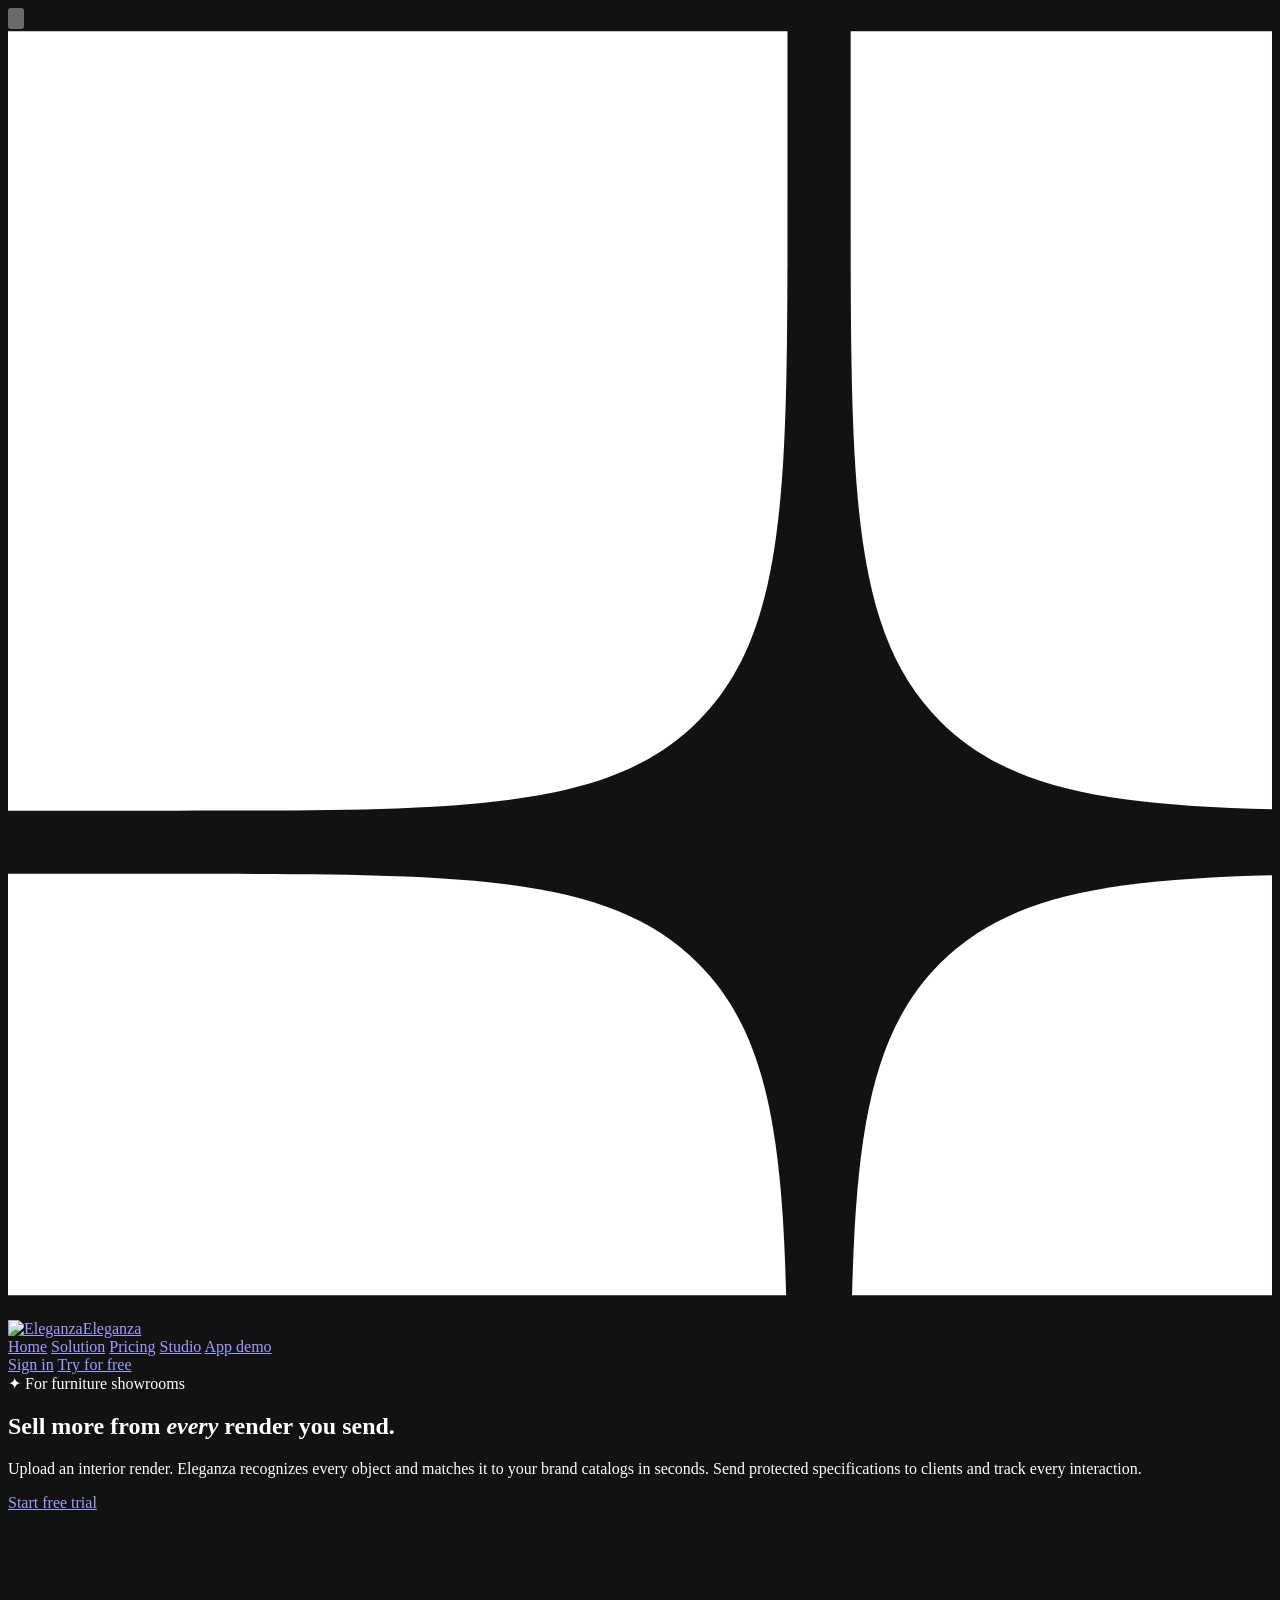
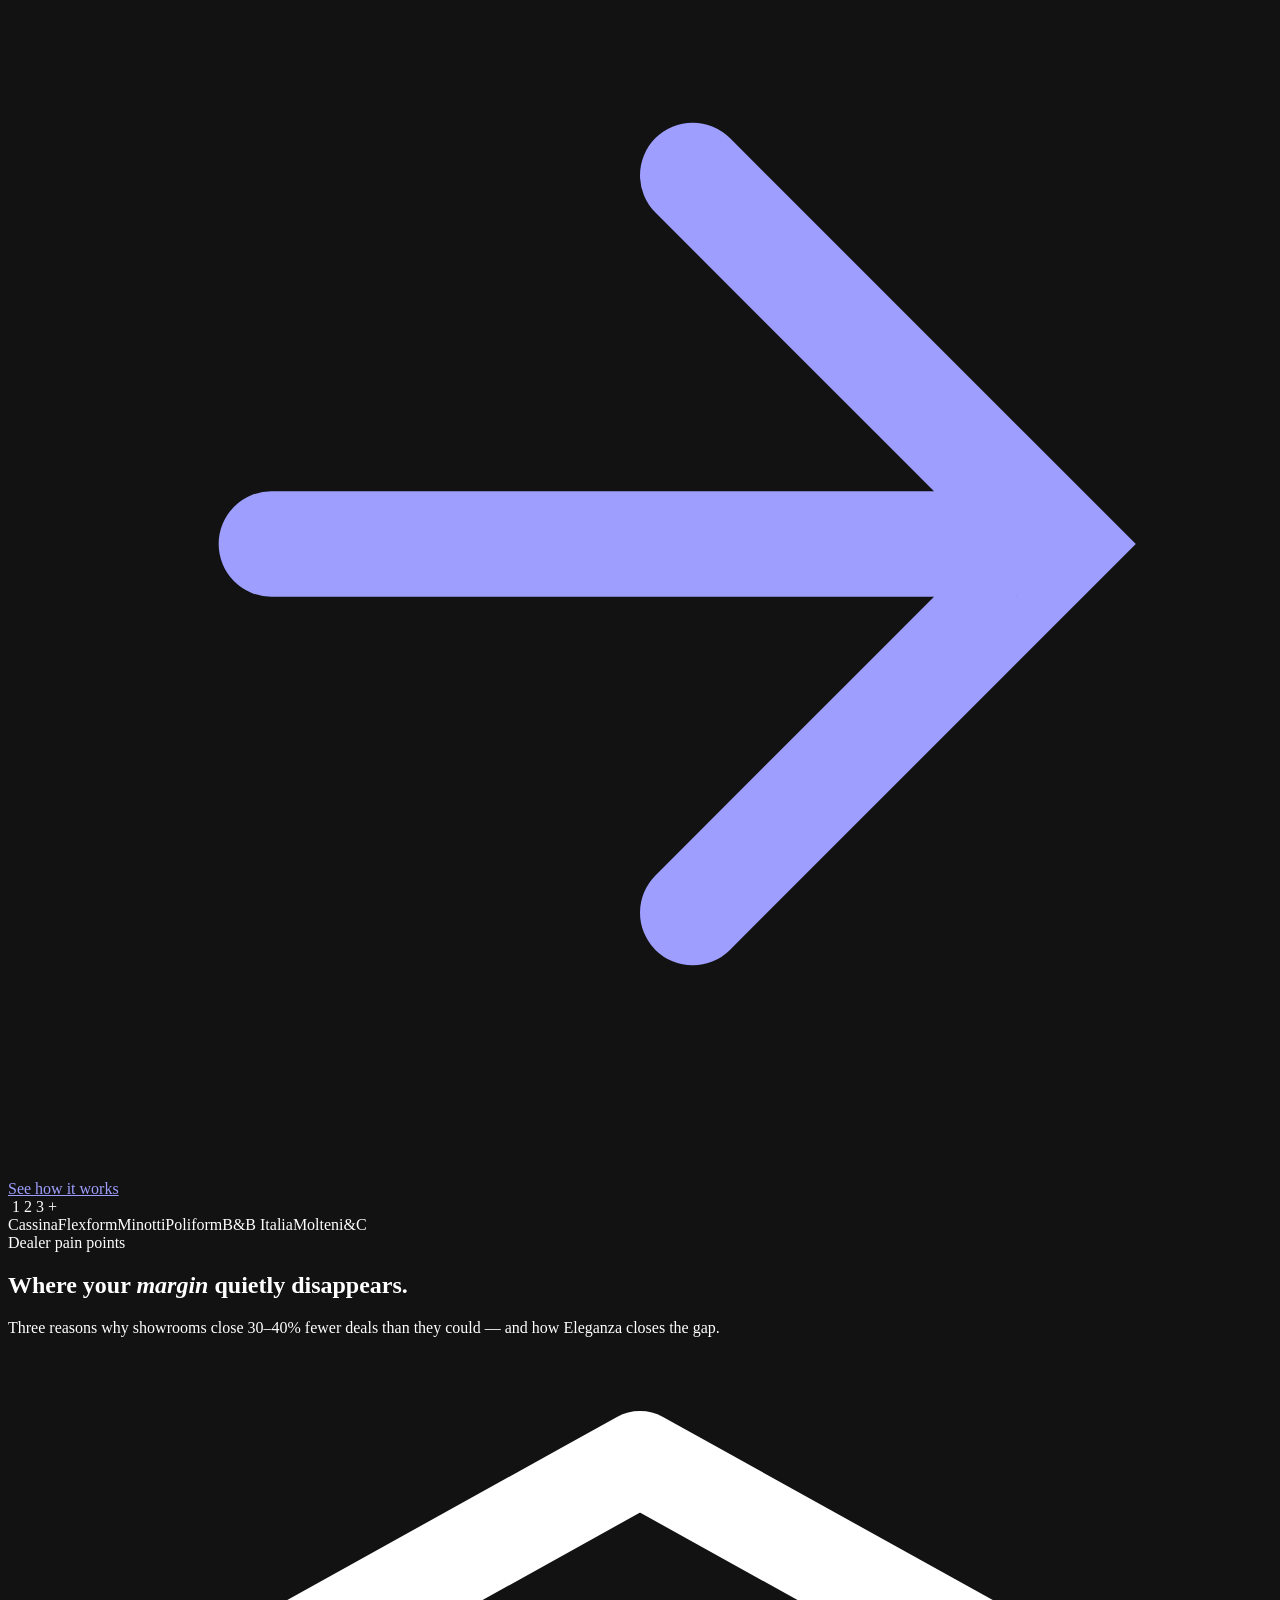
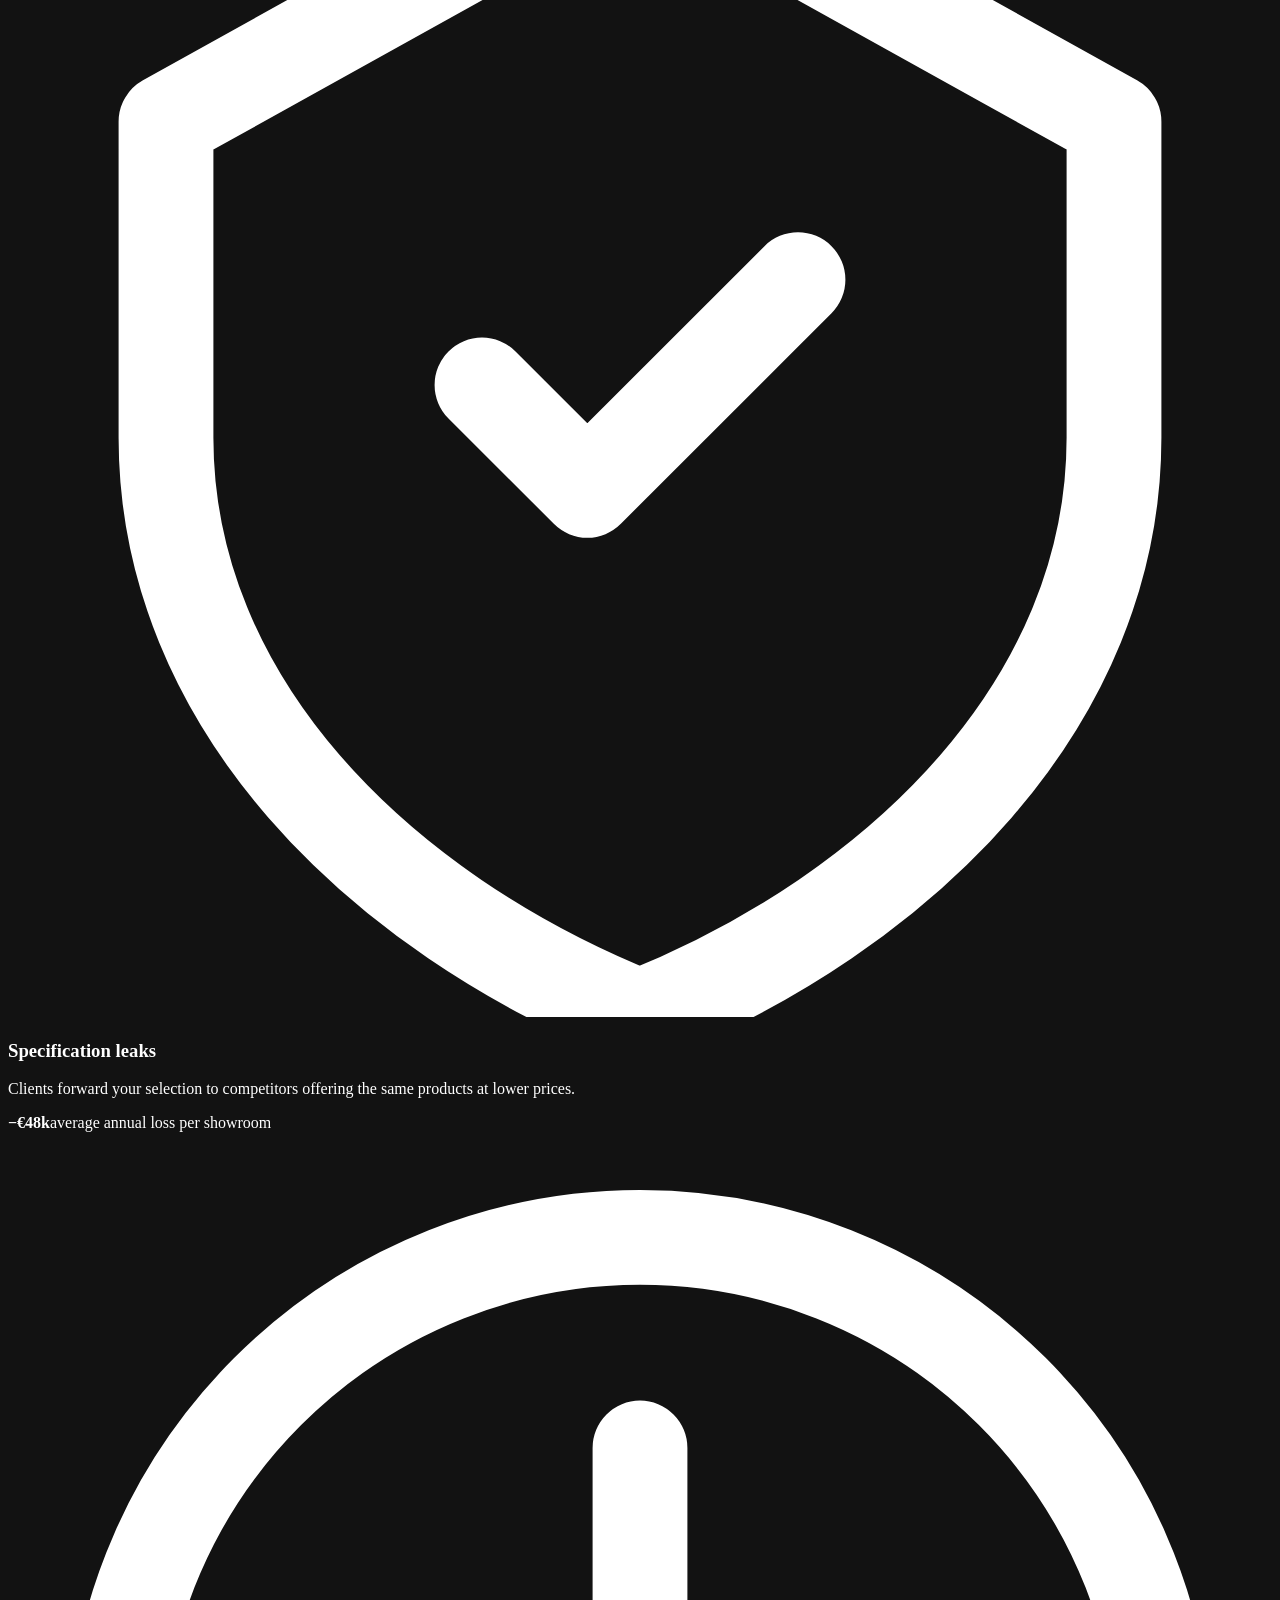
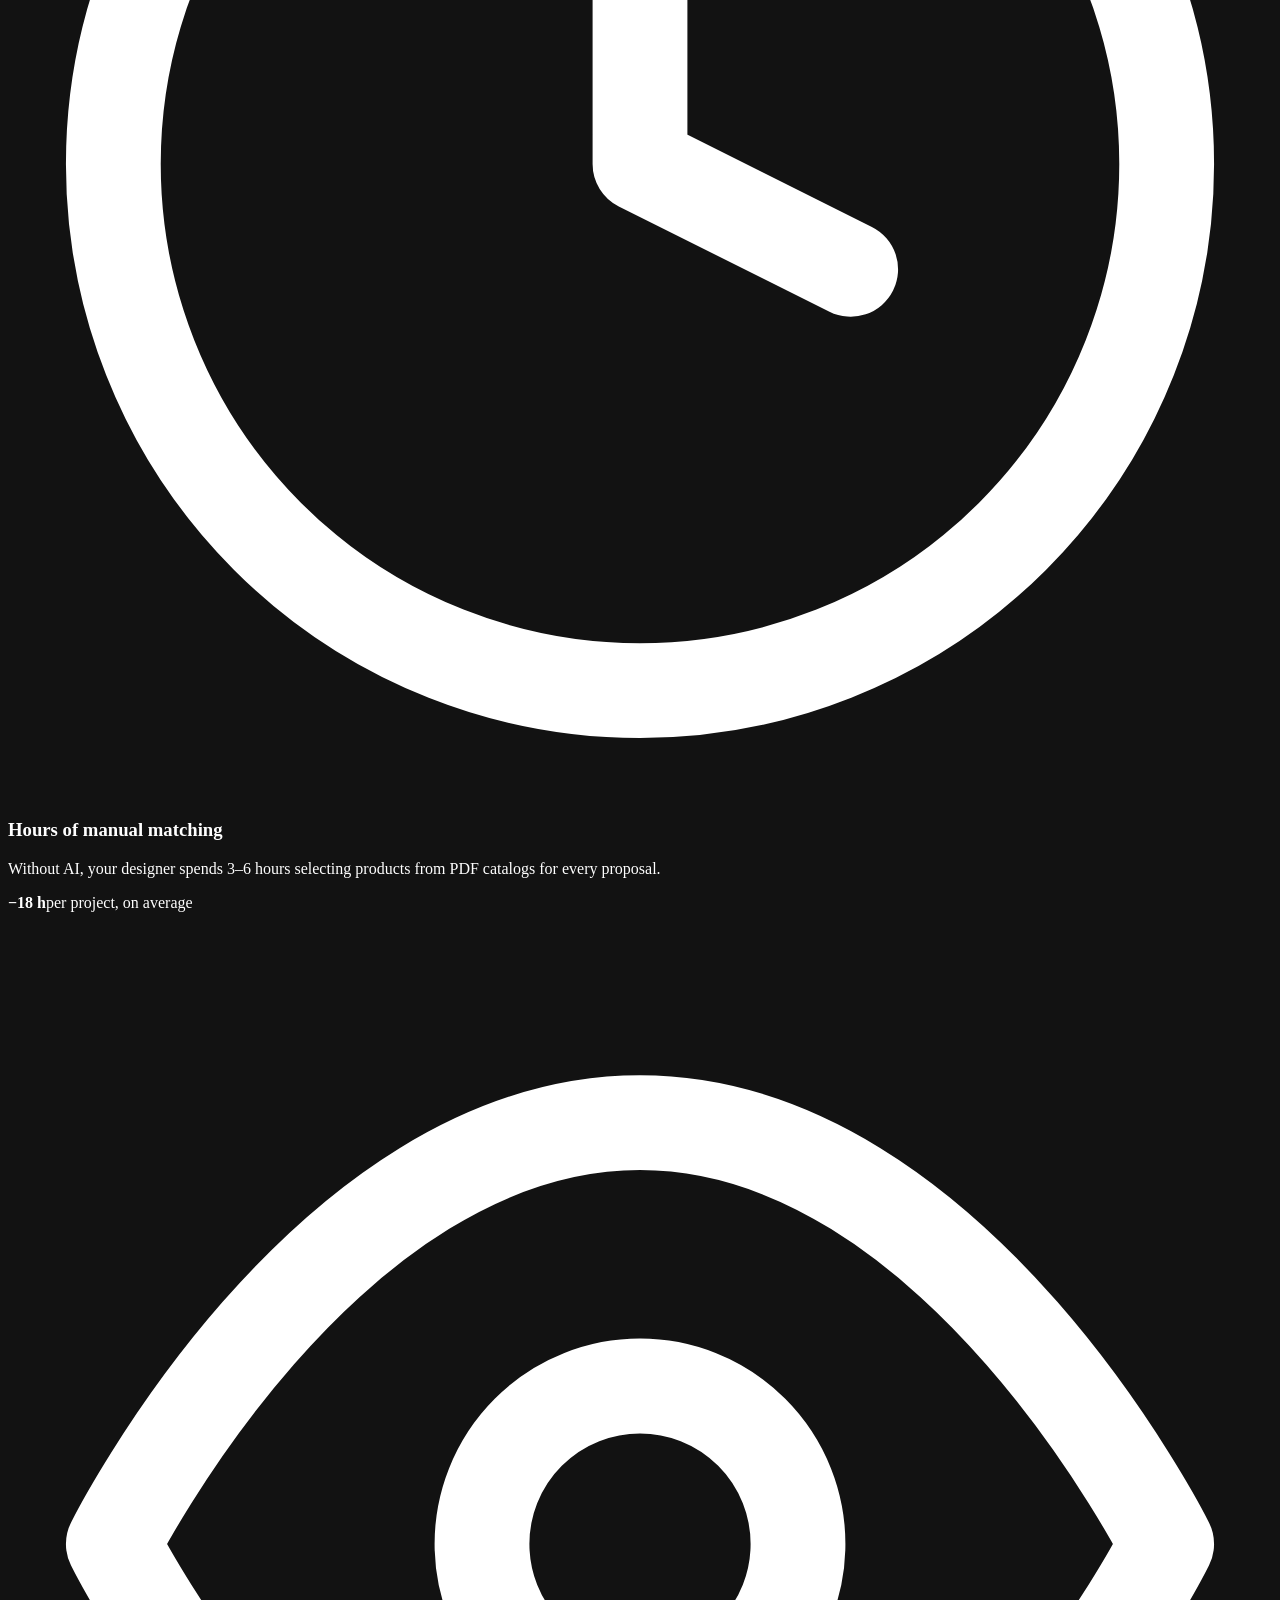
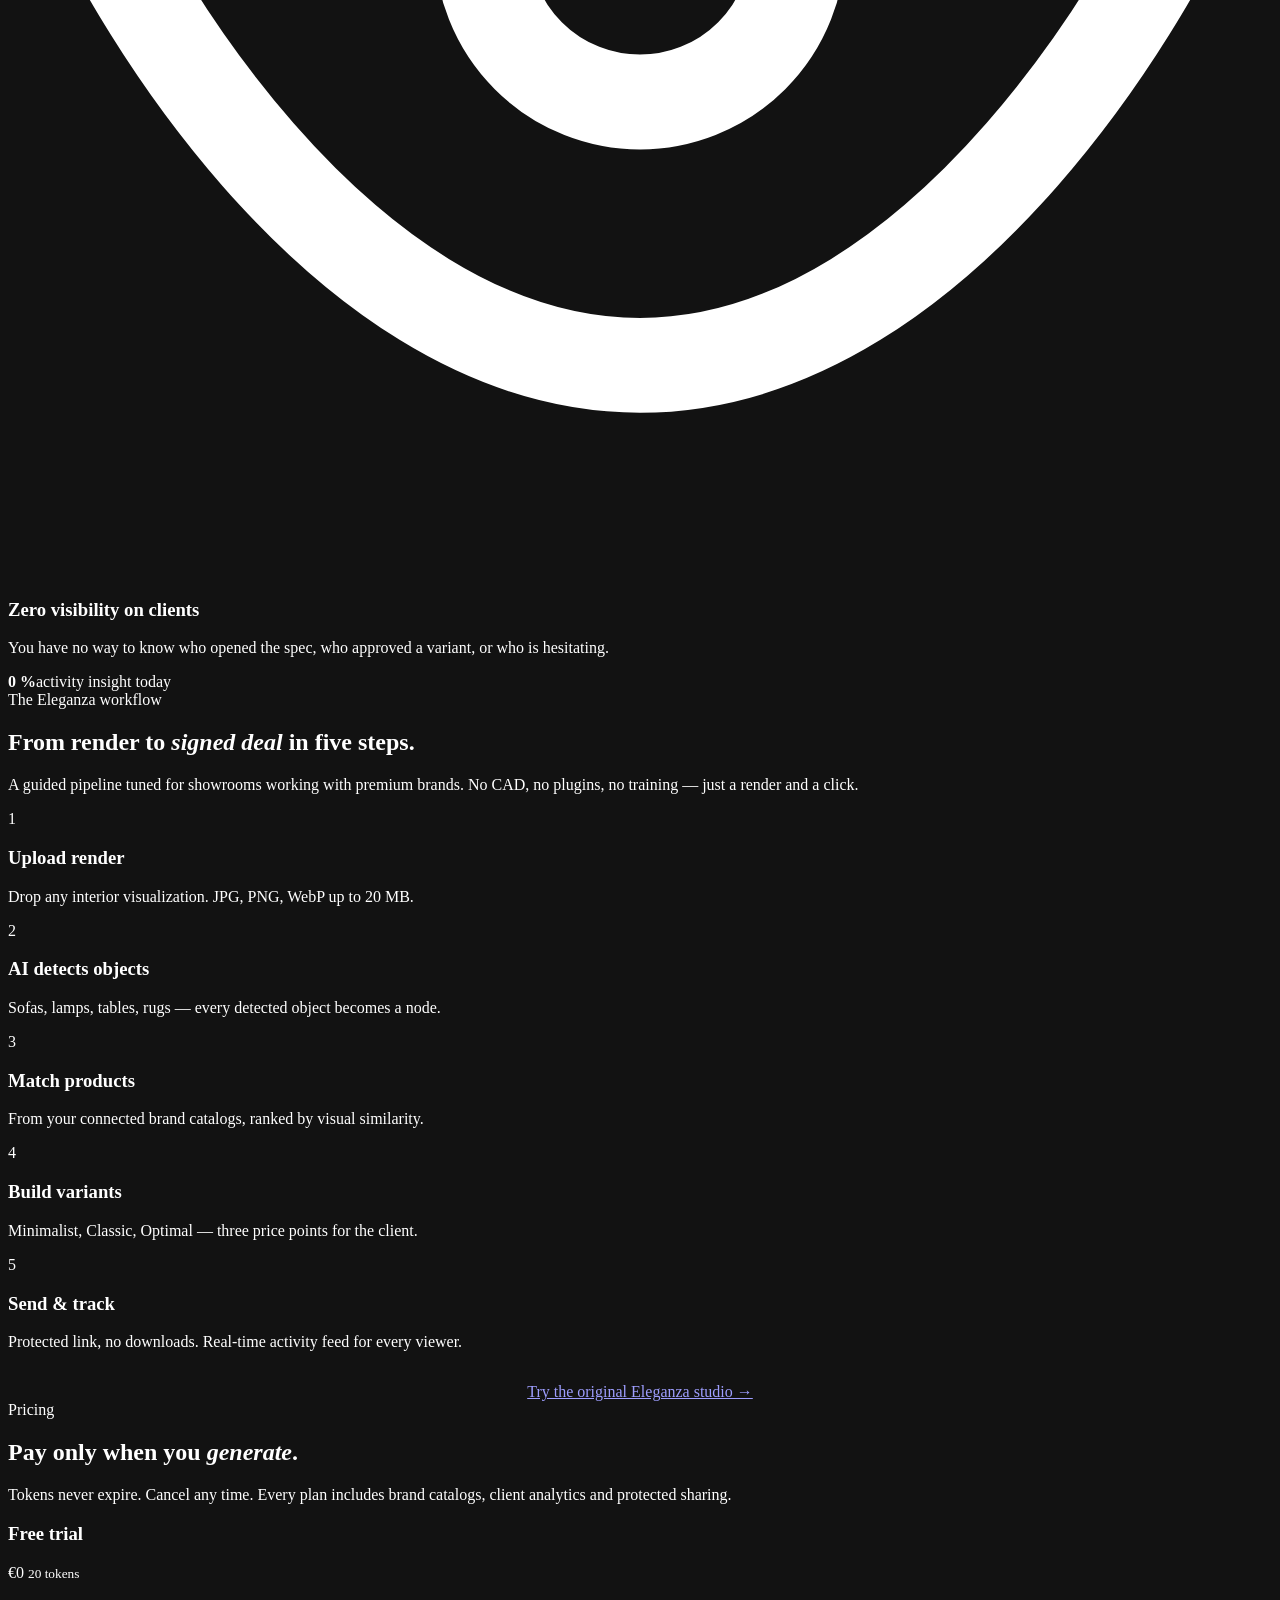
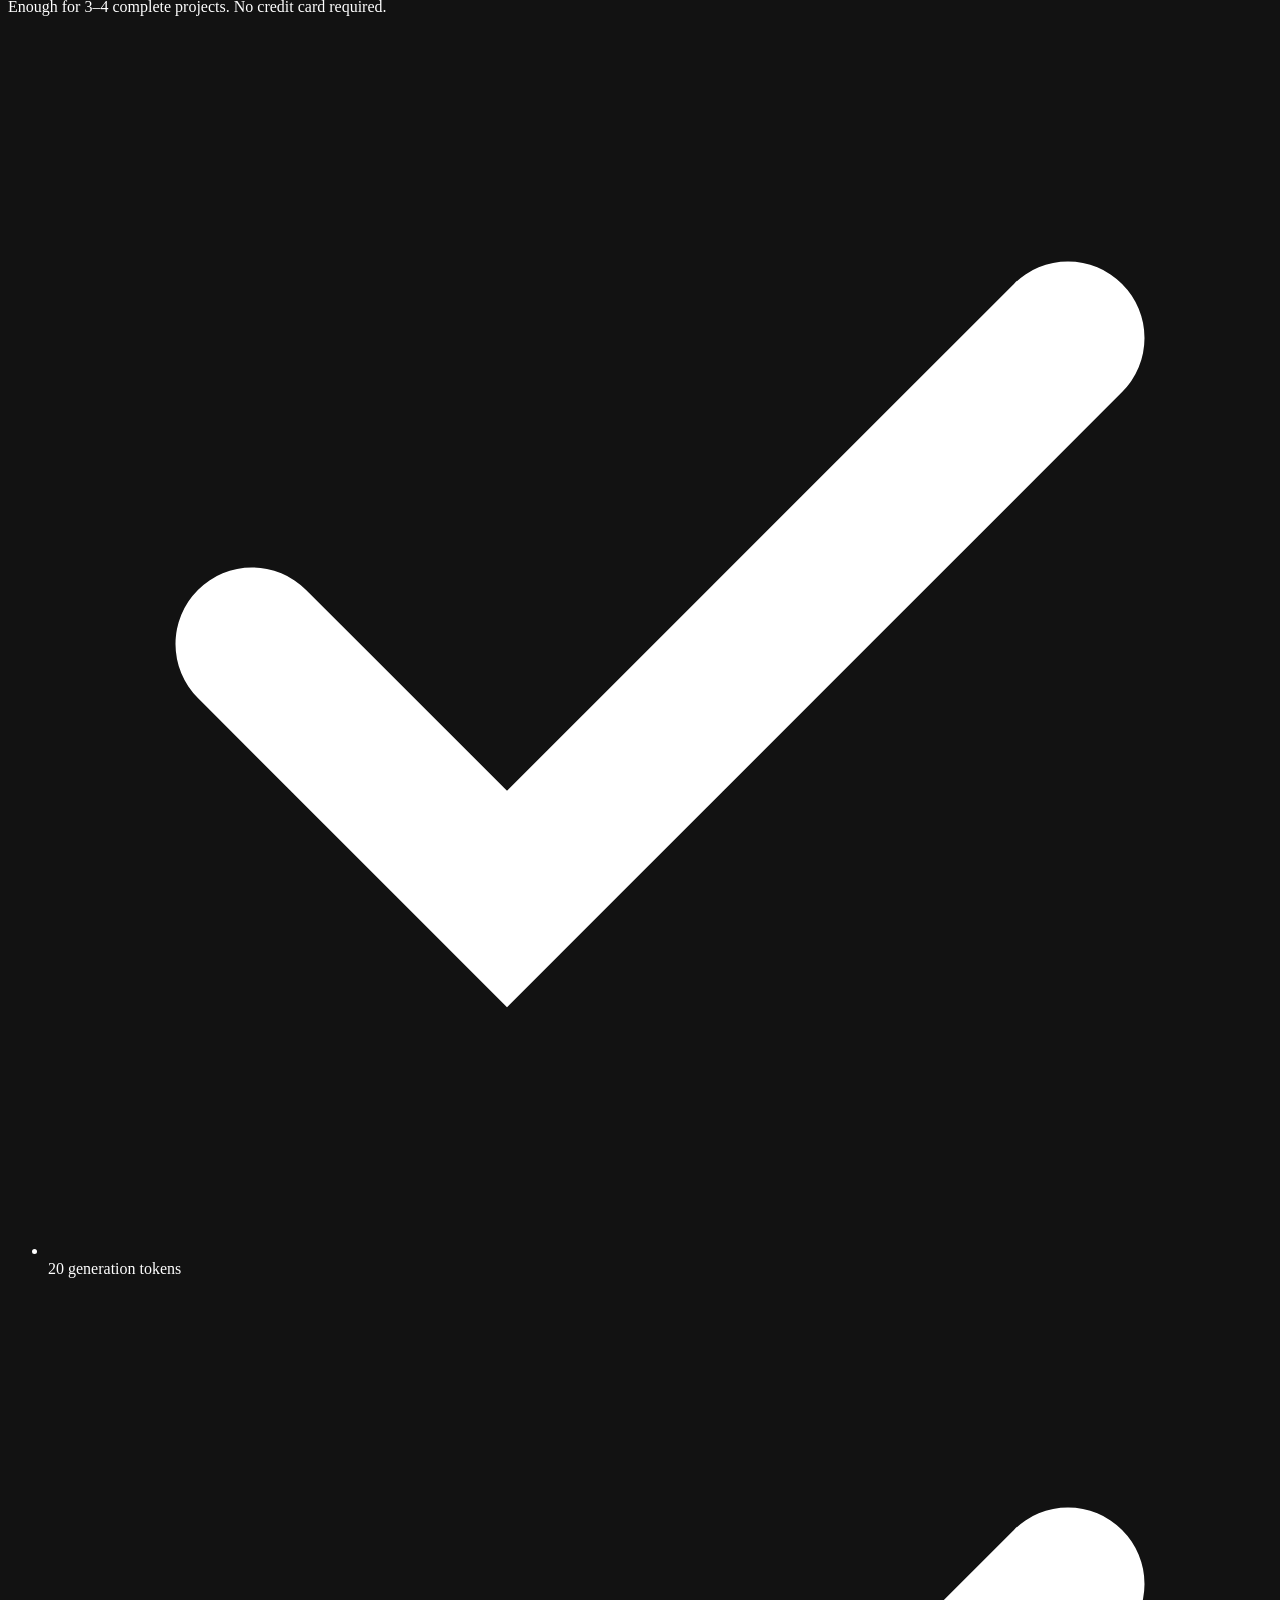
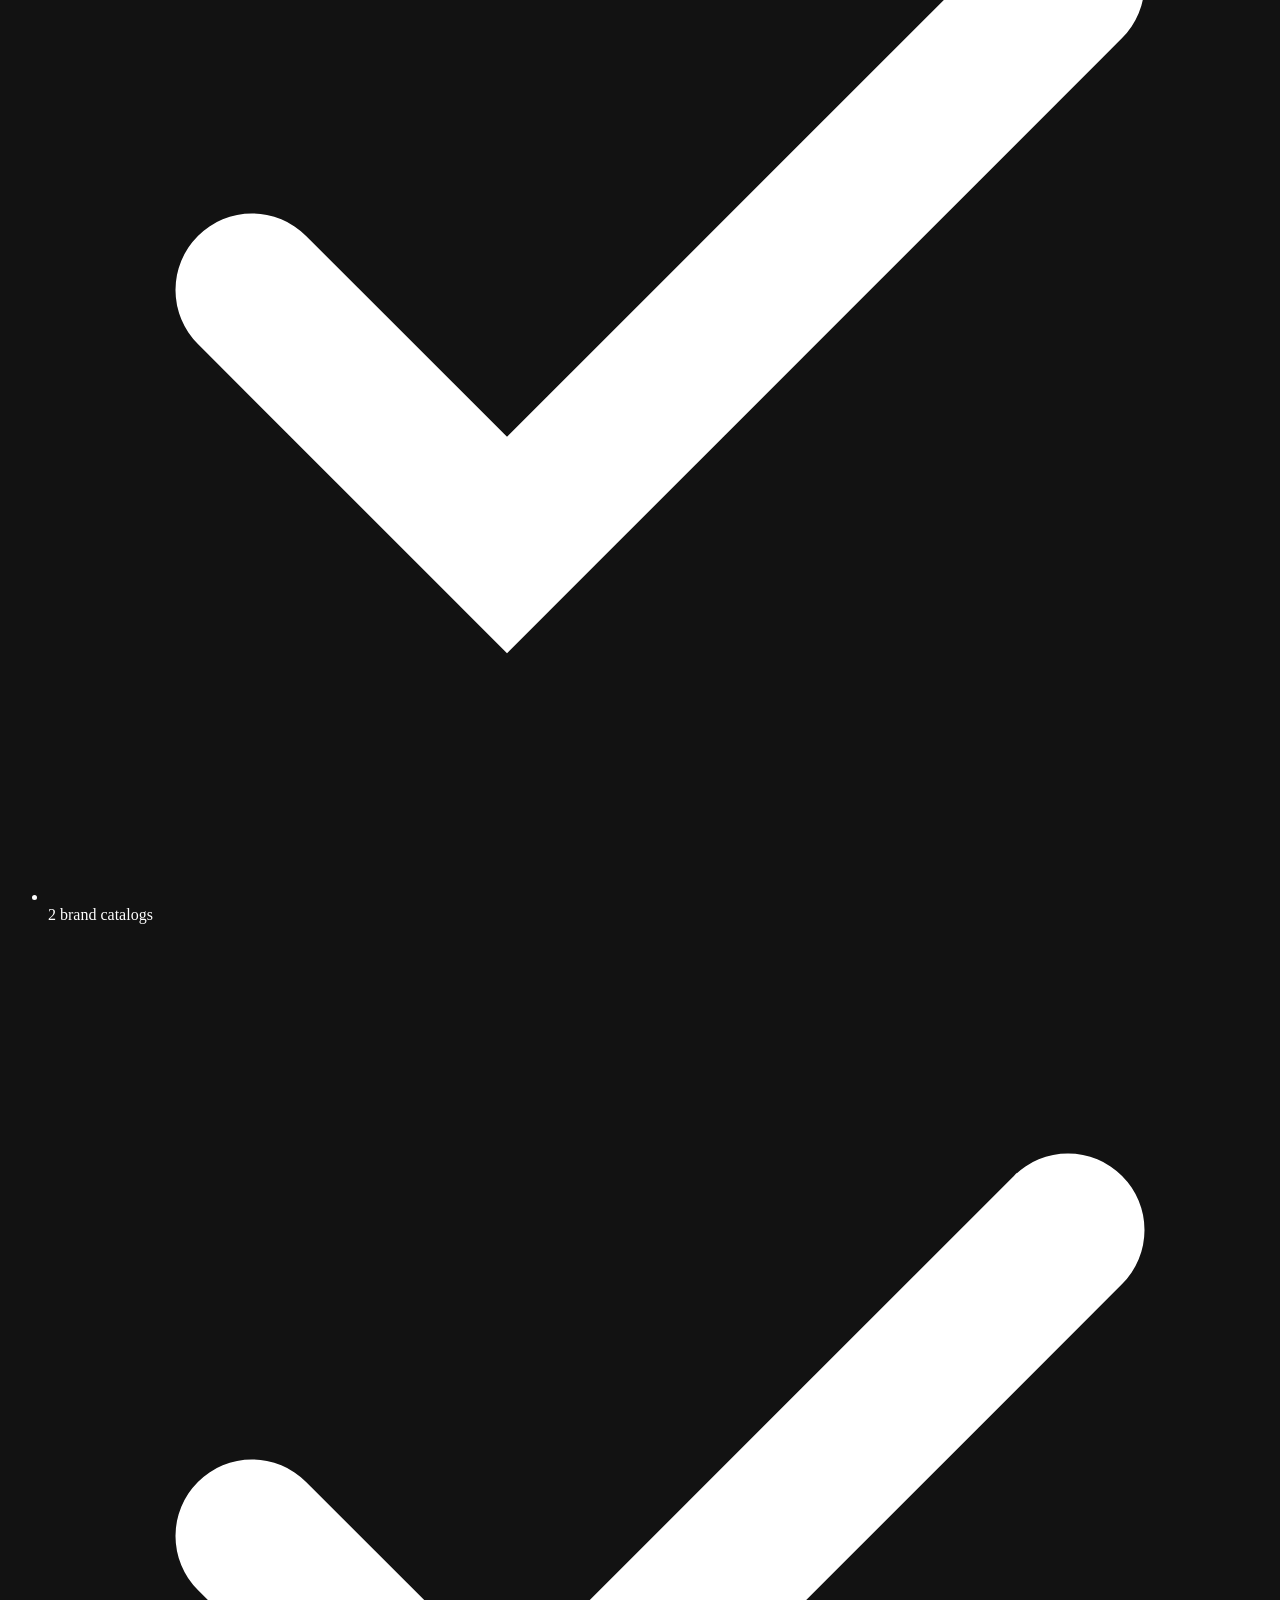
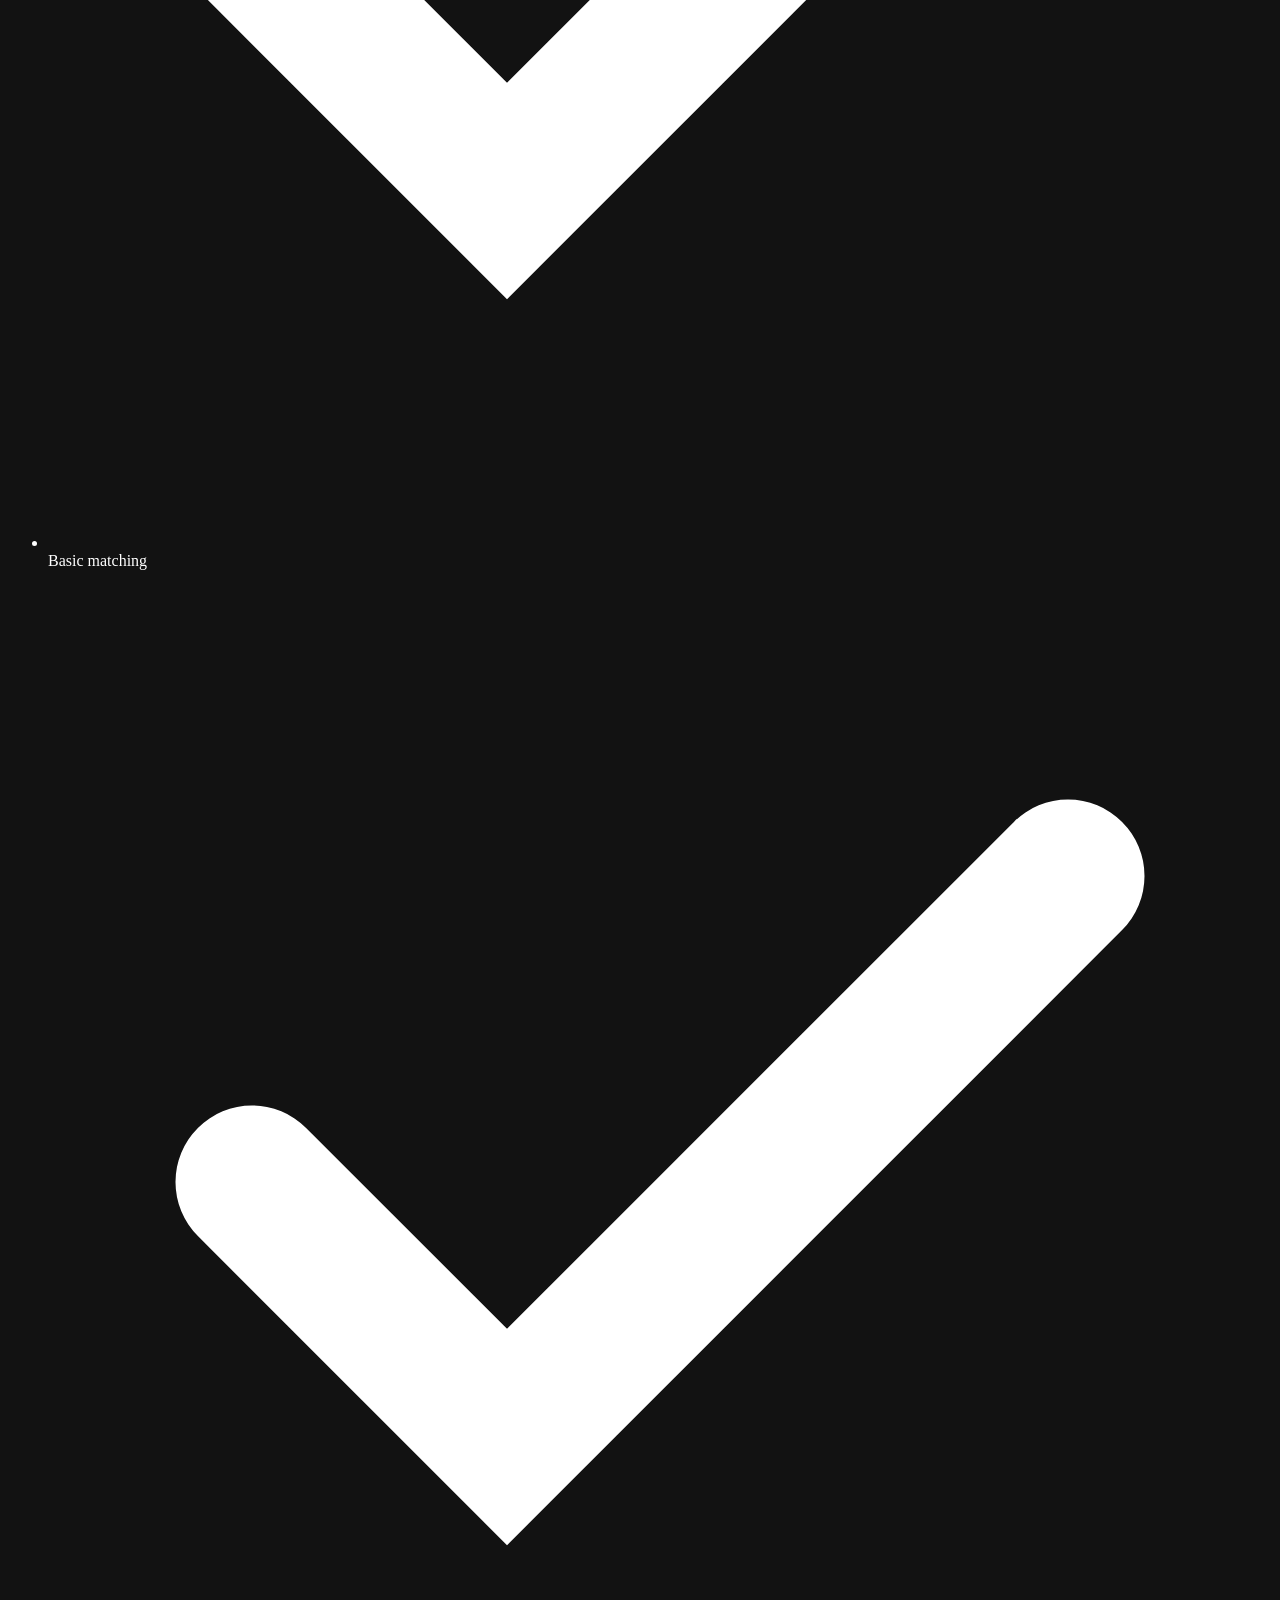
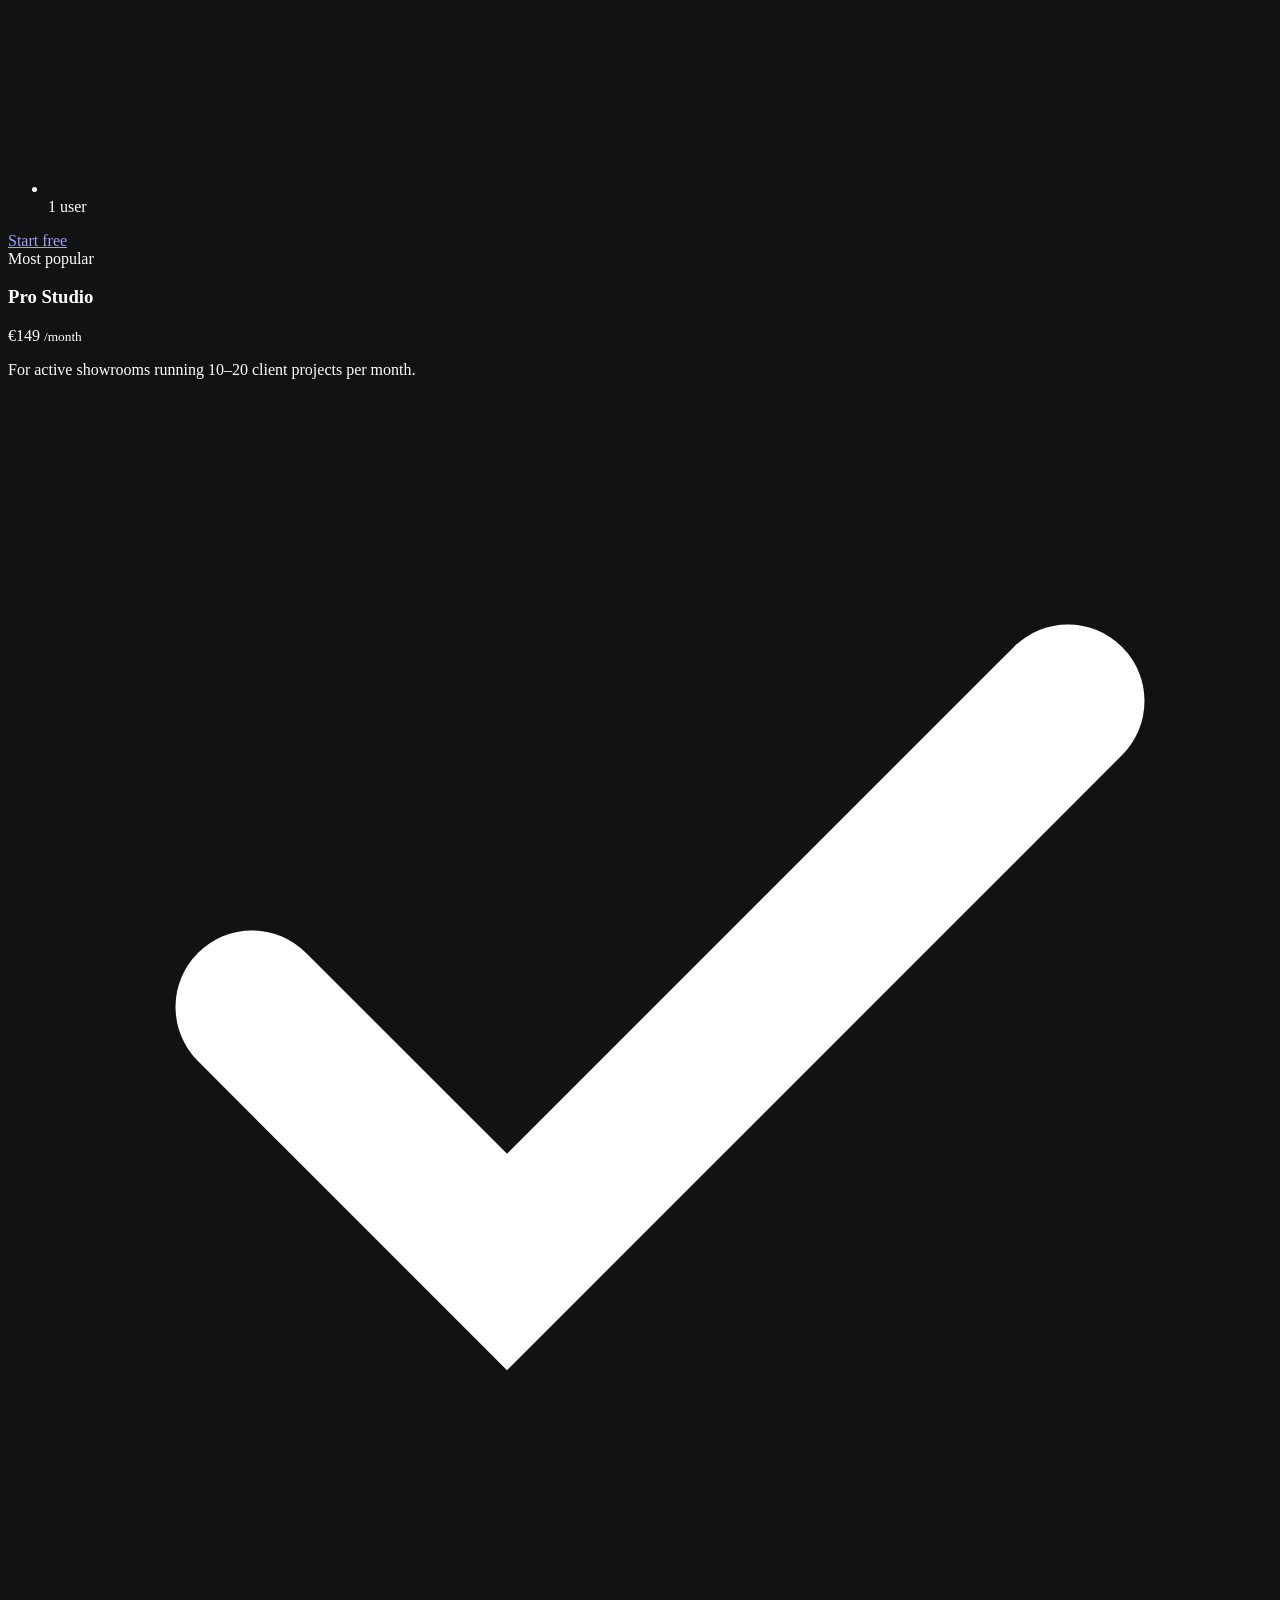
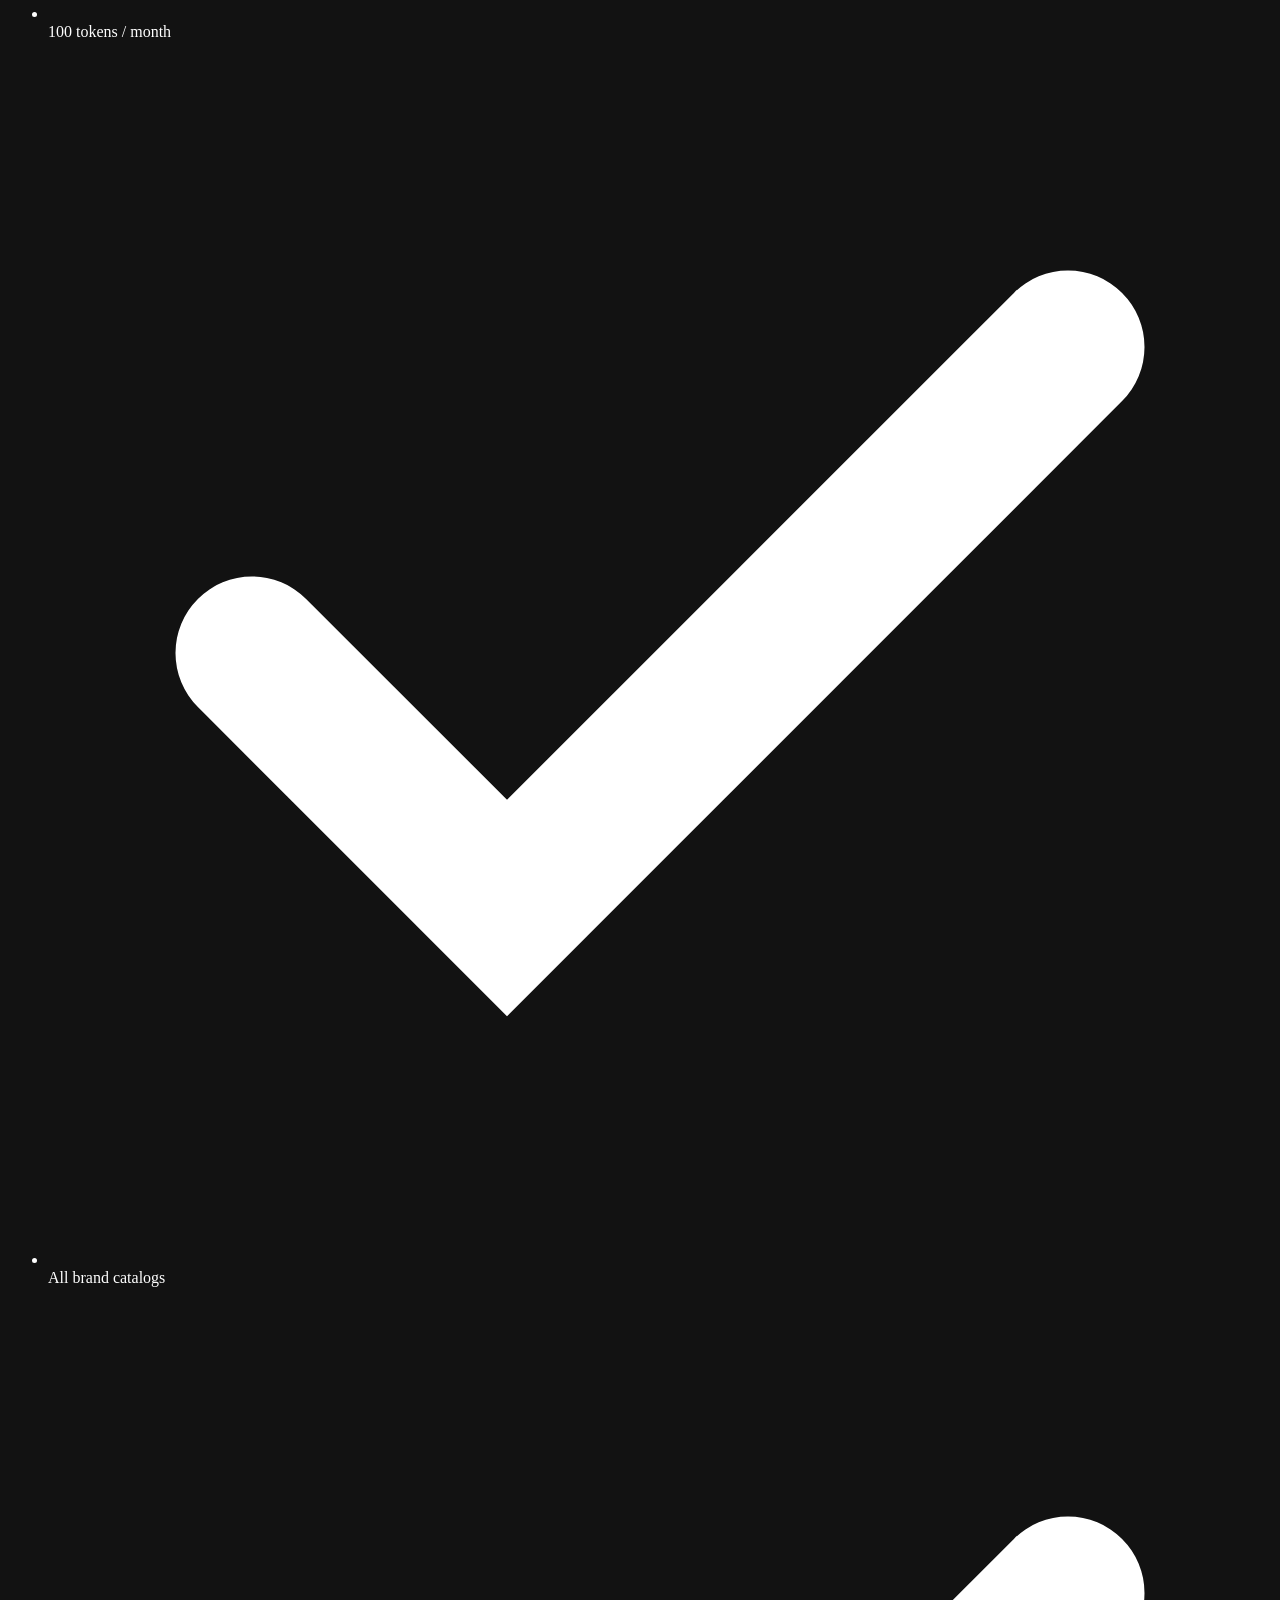
==== commit c63258e4: "Real photos, Eleganza brand logo, Figma progress bar component Photos (public/photos/, 38 files, 8.7" ====
--- a/public/index.html
+++ b/public/index.html
@@ -18,10 +18,7 @@
     <button class="menu-btn" id="openDrawer" aria-label="Menu">
       <svg viewBox="0 0 24 24" fill="none" stroke="currentColor" stroke-width="2" stroke-linecap="round"><path d="M3 6h18M3 12h18M3 18h18"/></svg>
     </button>
-    <a class="logo" href="/">
-      <span class="logo-mark"><svg viewBox="0 0 24 24" fill="none" stroke="currentColor" stroke-width="2.2"><rect x="3" y="3" width="7" height="7" rx="1"/><rect x="14" y="3" width="7" height="7" rx="1"/><rect x="3" y="14" width="7" height="7" rx="1"/><rect x="14" y="14" width="7" height="7" rx="1"/></svg></span>
-      <span class="logo-name">Eleganza</span>
-    </a>
+    <a class="logo" href="/"><span class="logo-mark"><svg viewBox="0 0 54 55" fill="none" xmlns="http://www.w3.org/2000/svg"><path d="M54 0.09375L36.0001 0.09385V7.29379C36.0001 19.5975 36.0001 25.7493 39.8223 29.5716C42.6936 32.4428 46.8794 33.1572 54 33.335V0.09375Z" fill="white"/><path d="M33.3001 0.09385L0 0.09375V33.3939H7.20008C19.5037 33.3939 25.6555 33.3939 29.4778 29.5716C33.3001 25.7493 33.3001 19.5975 33.3001 7.29379V0.09385Z" fill="white"/><path d="M54 36.1527C46.8794 36.3305 42.6935 37.0449 39.8222 39.9161C36.951 42.7874 36.2366 46.9732 36.0589 54.0938H54V36.1527Z" fill="white"/><path d="M33.2412 54.0938C33.0634 46.9732 32.3491 42.7874 29.4778 39.9161C25.6555 36.0939 19.5037 36.0939 7.20008 36.0939H0V54.0938H33.2412Z" fill="white"/></svg></span><span class="logo-full"><img src="/assets/eleganza-logo.svg" alt="Eleganza"></span><span class="logo-name">Eleganza</span></a>
     <nav class="topnav" aria-label="Primary">
       <a href="/" class="active">Home</a>
       <a href="/#solution">Solution</a>
@@ -48,7 +45,7 @@
       <a class="btn btn-lg" href="#solution">See how it works</a>
     </div>
     <div class="hero-art" aria-hidden="true">
-      <img src="https://picsum.photos/seed/eleganza-hero-living/1600/900" alt="">
+      <img src="/photos/eleganza-hero-living.jpg" alt="">
       <span class="marker" style="left:28%;top:52%">1</span>
       <span class="marker" style="left:50%;top:60%">2</span>
       <span class="marker" style="left:70%;top:50%">3</span>
@@ -170,7 +167,7 @@
 <div class="drawer" id="drawer" aria-hidden="true">
   <div class="drawer-panel">
     <div style="display:flex;align-items:center;justify-content:space-between;margin-bottom:14px">
-      <div class="logo"><span class="logo-mark"><svg viewBox="0 0 24 24" fill="none" stroke="currentColor" stroke-width="2.2"><rect x="3" y="3" width="7" height="7" rx="1"/><rect x="14" y="3" width="7" height="7" rx="1"/><rect x="3" y="14" width="7" height="7" rx="1"/><rect x="14" y="14" width="7" height="7" rx="1"/></svg></span><span class="logo-name">Eleganza</span></div>
+      <div class="logo"><span class="logo-mark"><svg viewBox="0 0 54 55" fill="none" xmlns="http://www.w3.org/2000/svg"><path d="M54 0.09375L36.0001 0.09385V7.29379C36.0001 19.5975 36.0001 25.7493 39.8223 29.5716C42.6936 32.4428 46.8794 33.1572 54 33.335V0.09375Z" fill="white"/><path d="M33.3001 0.09385L0 0.09375V33.3939H7.20008C19.5037 33.3939 25.6555 33.3939 29.4778 29.5716C33.3001 25.7493 33.3001 19.5975 33.3001 7.29379V0.09385Z" fill="white"/><path d="M54 36.1527C46.8794 36.3305 42.6935 37.0449 39.8222 39.9161C36.951 42.7874 36.2366 46.9732 36.0589 54.0938H54V36.1527Z" fill="white"/><path d="M33.2412 54.0938C33.0634 46.9732 32.3491 42.7874 29.4778 39.9161C25.6555 36.0939 19.5037 36.0939 7.20008 36.0939H0V54.0938H33.2412Z" fill="white"/></svg></span><span class="logo-full"><img src="/assets/eleganza-logo.svg" alt="Eleganza"></span><span class="logo-name">Eleganza</span></div>
       <button class="menu-btn" id="closeDrawer" aria-label="Close">×</button>
     </div>
     <a class="nav-item" href="/">Home</a>
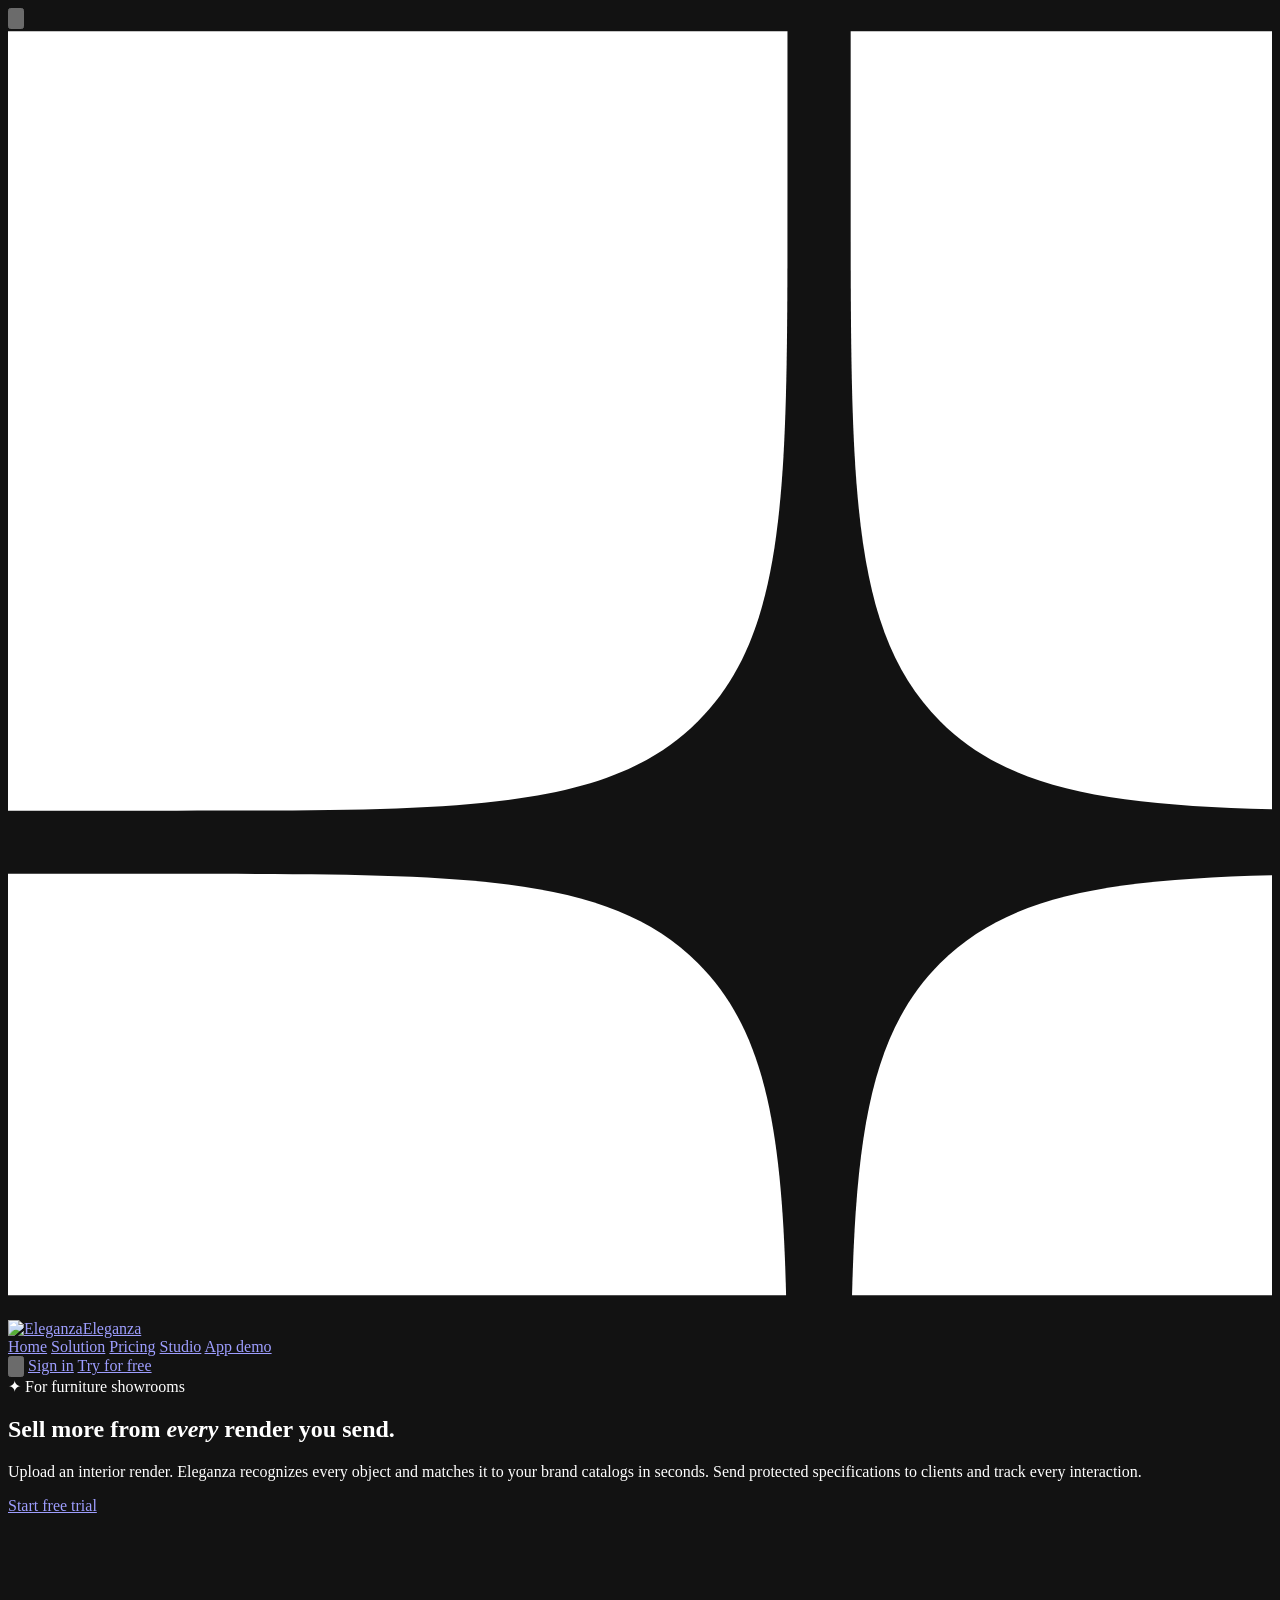
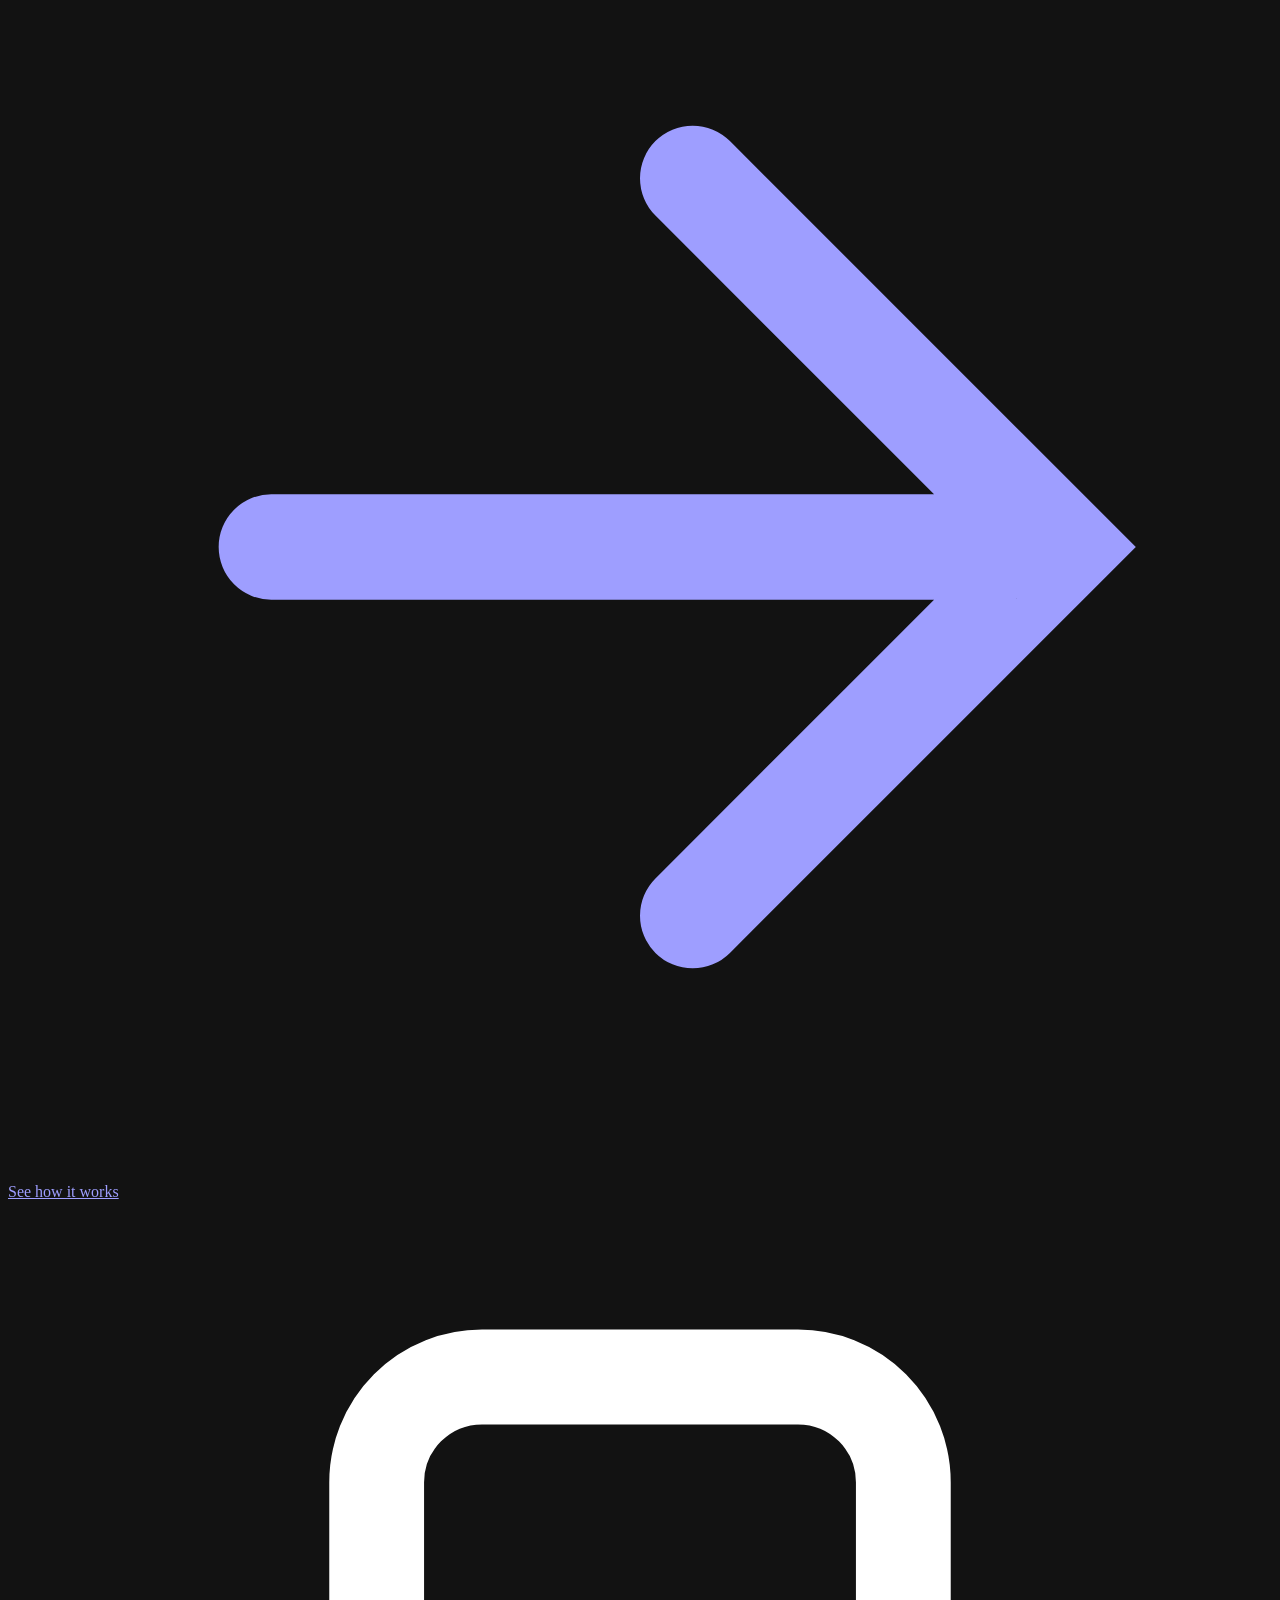
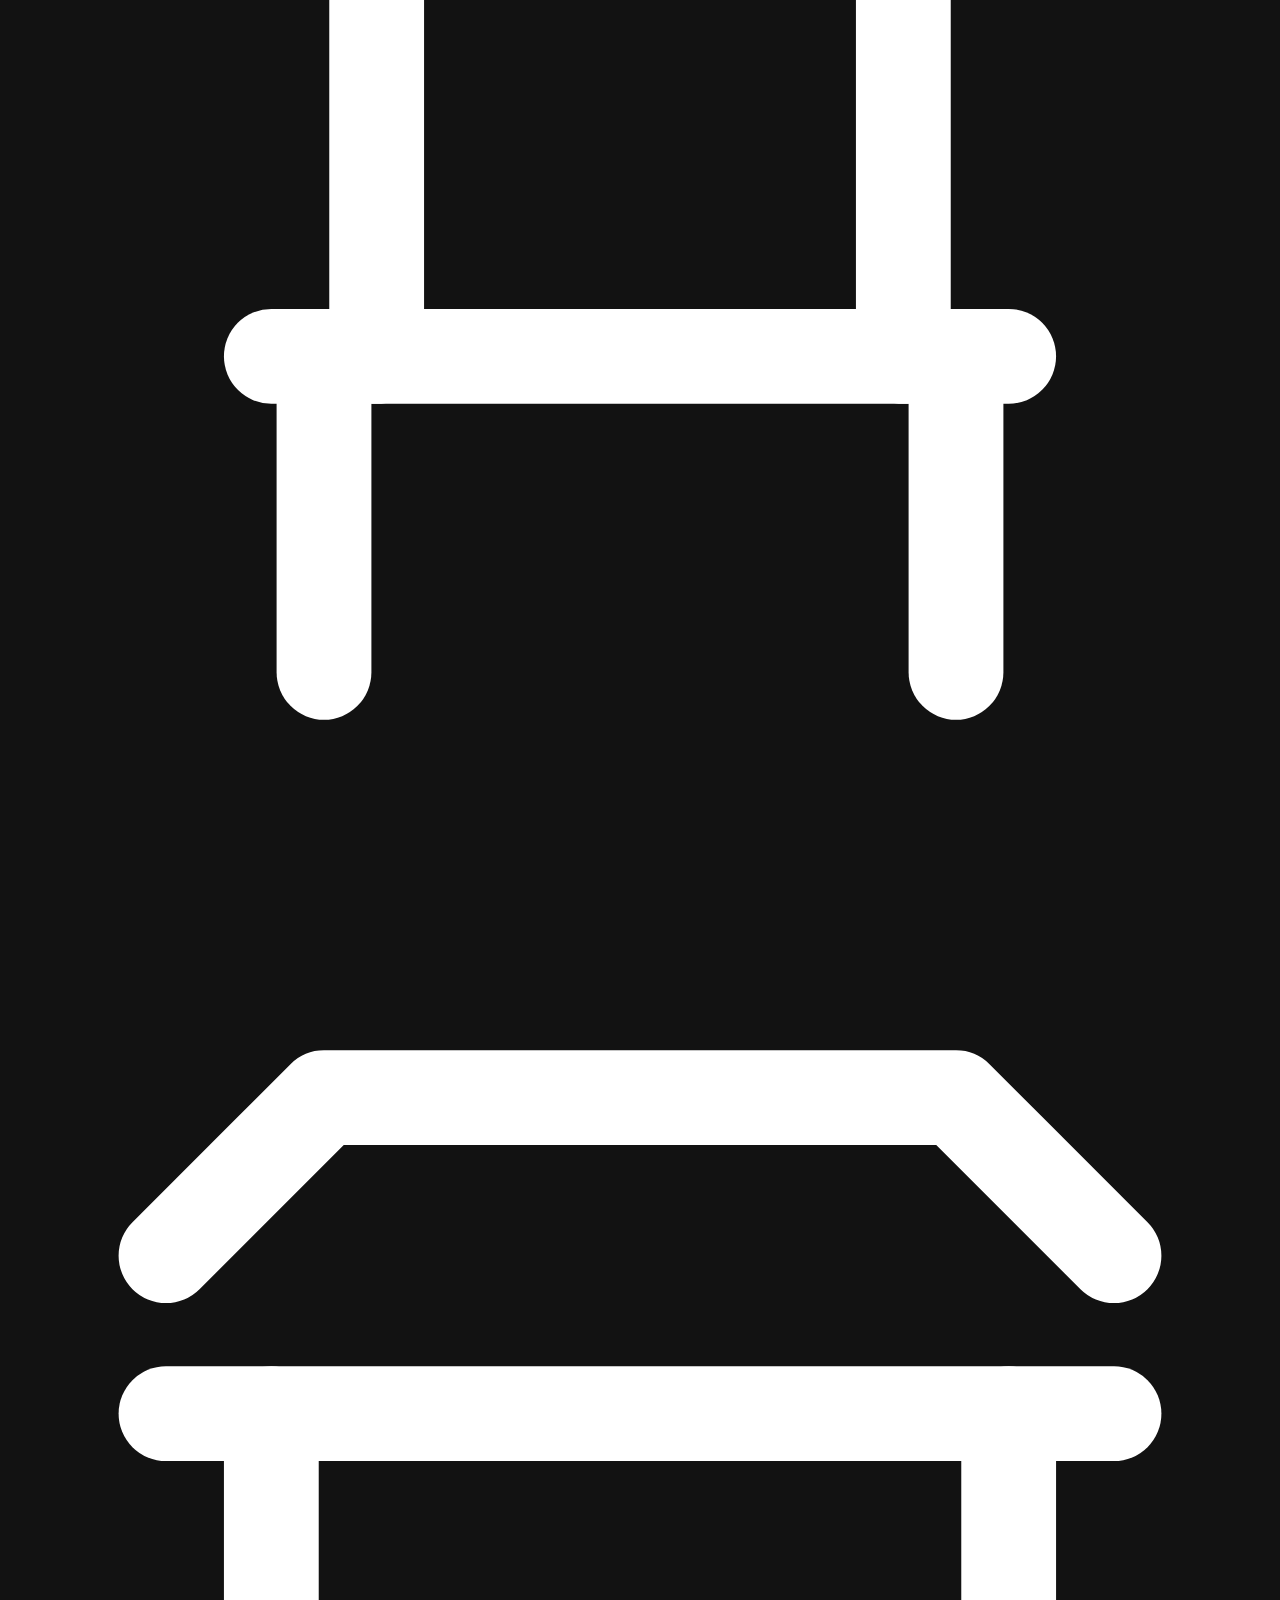
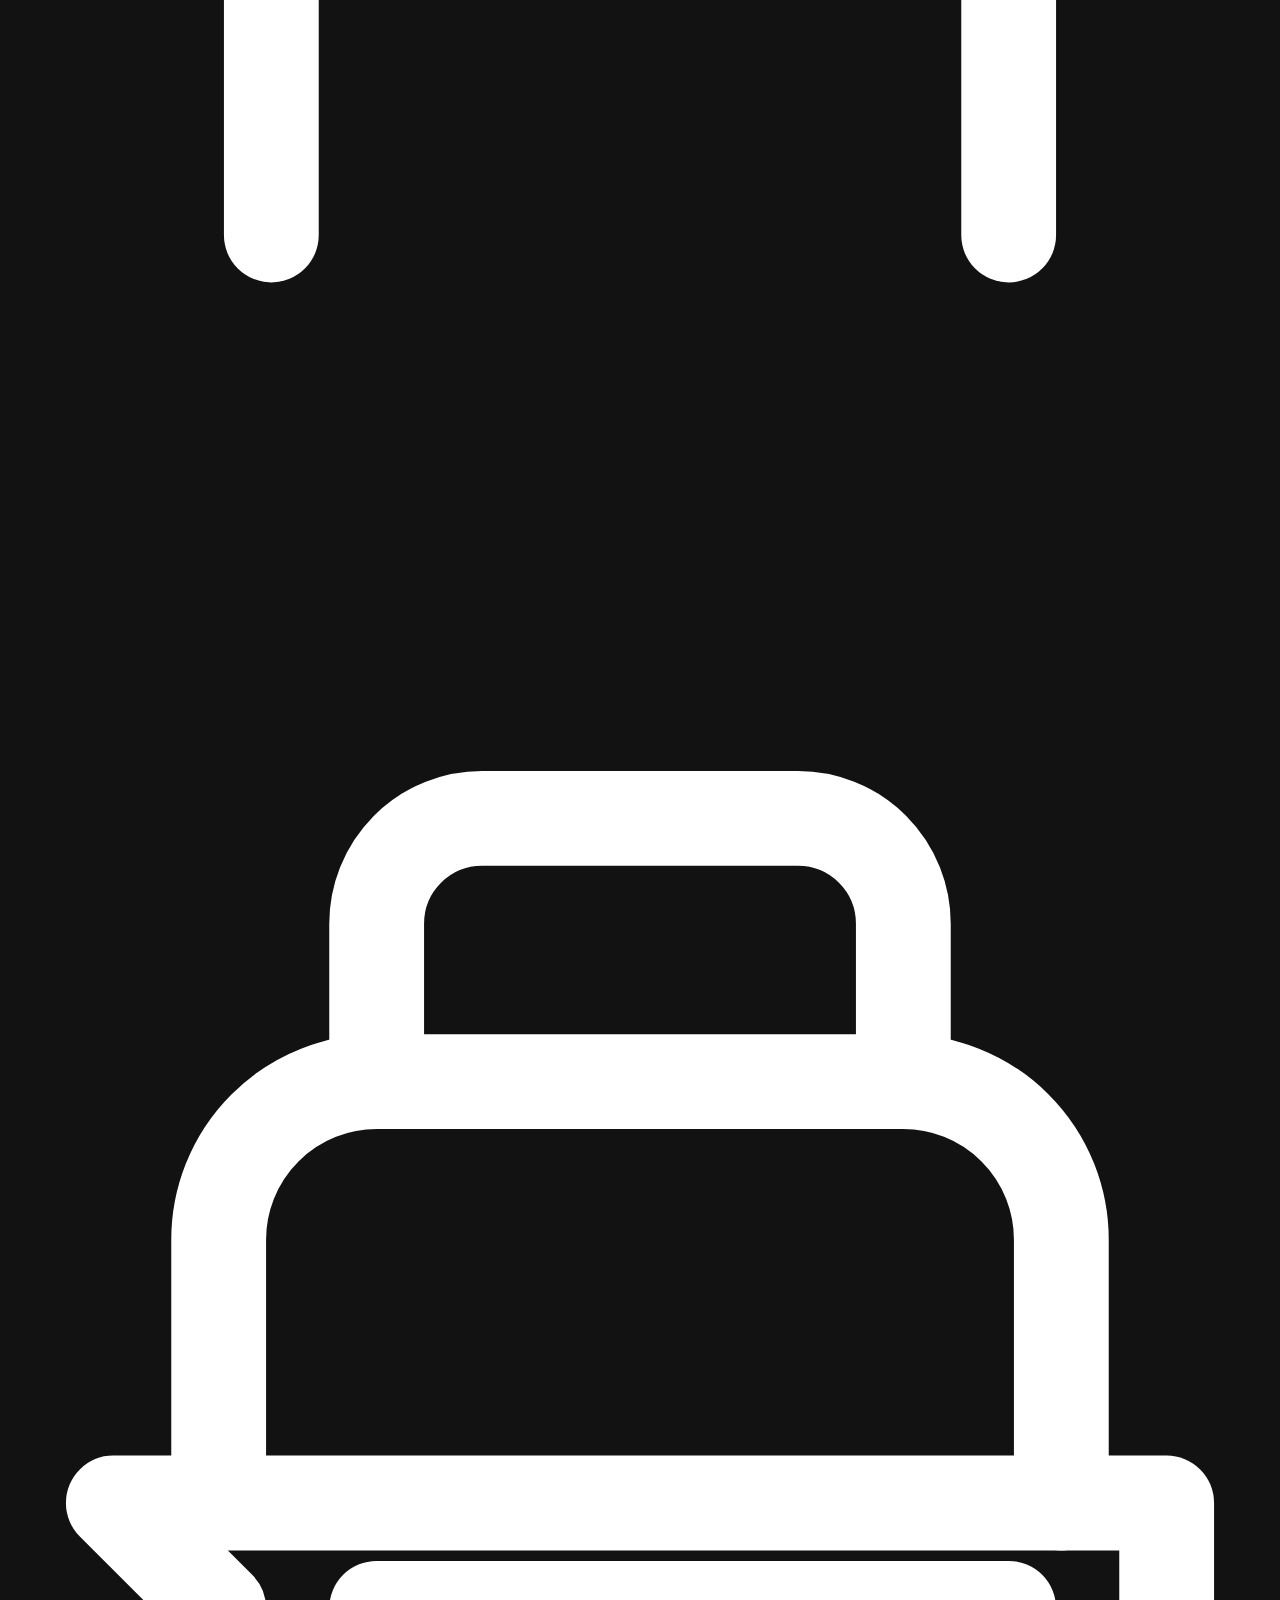
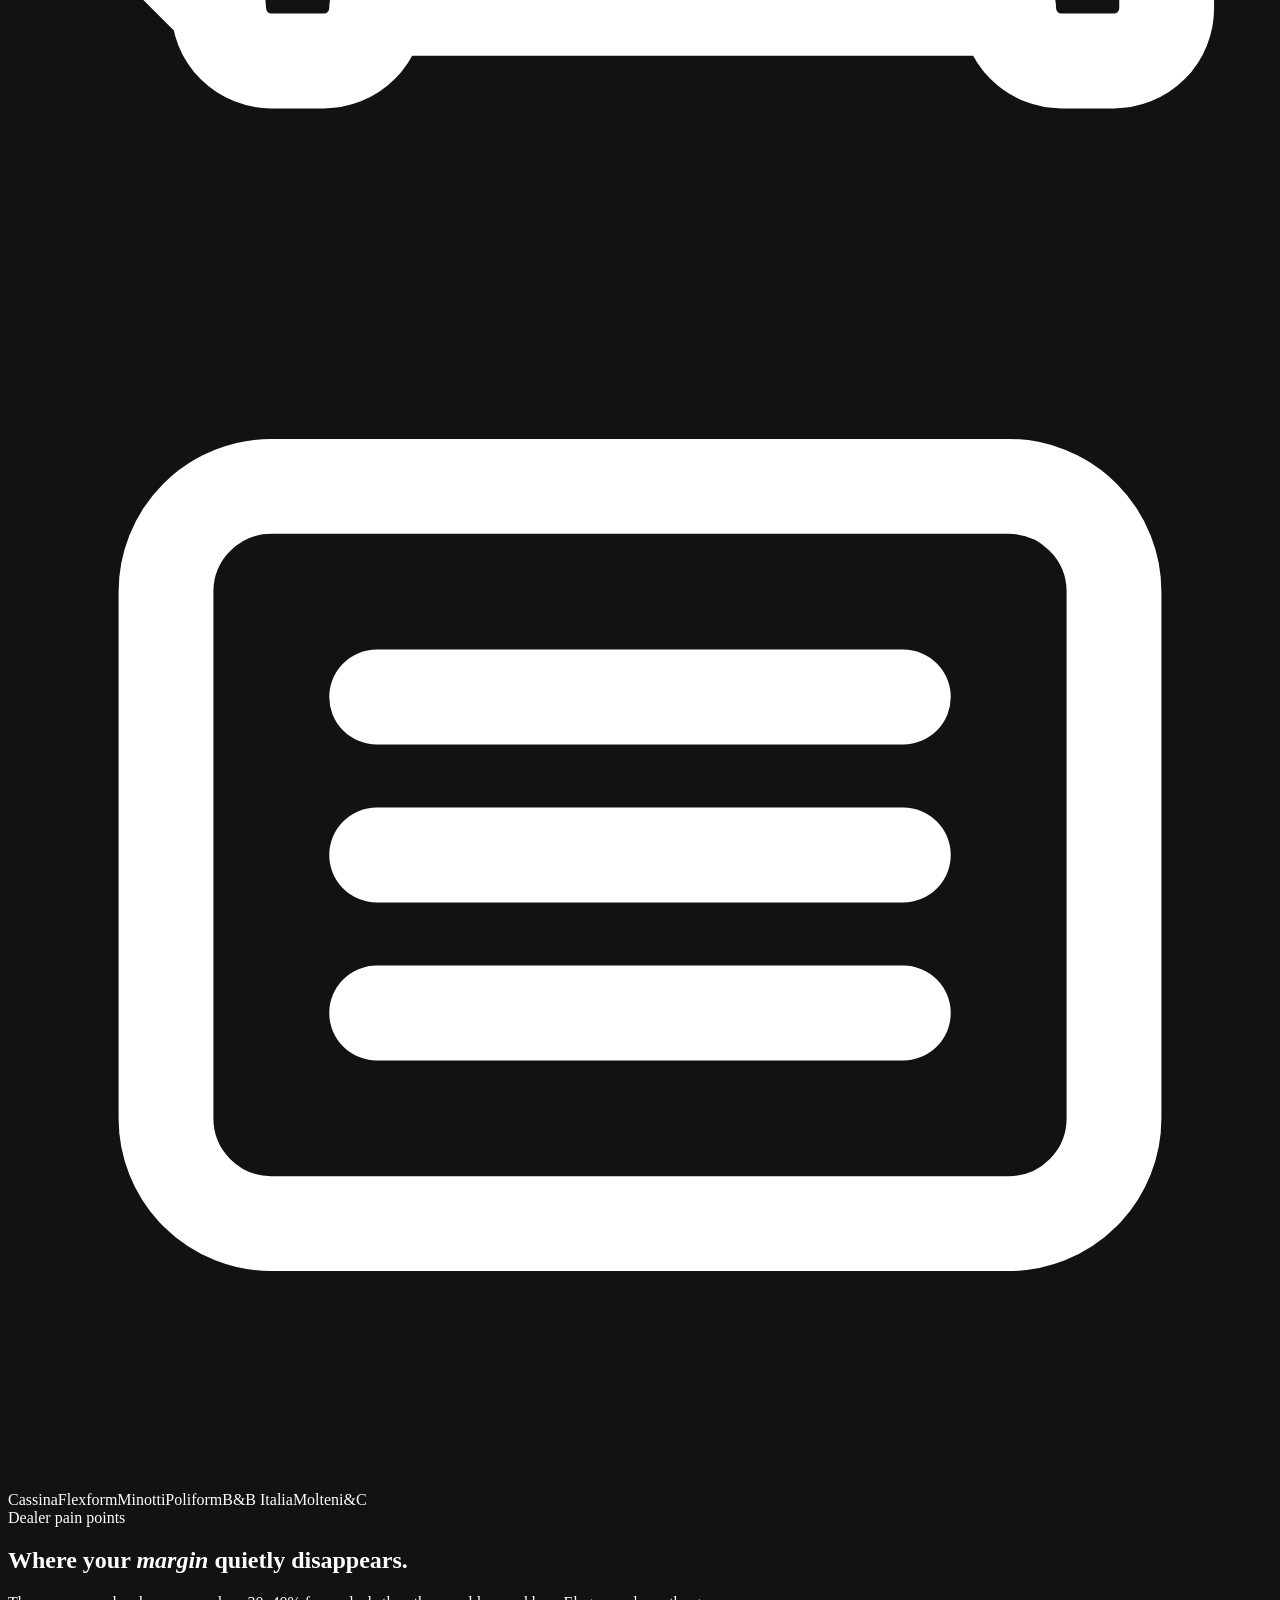
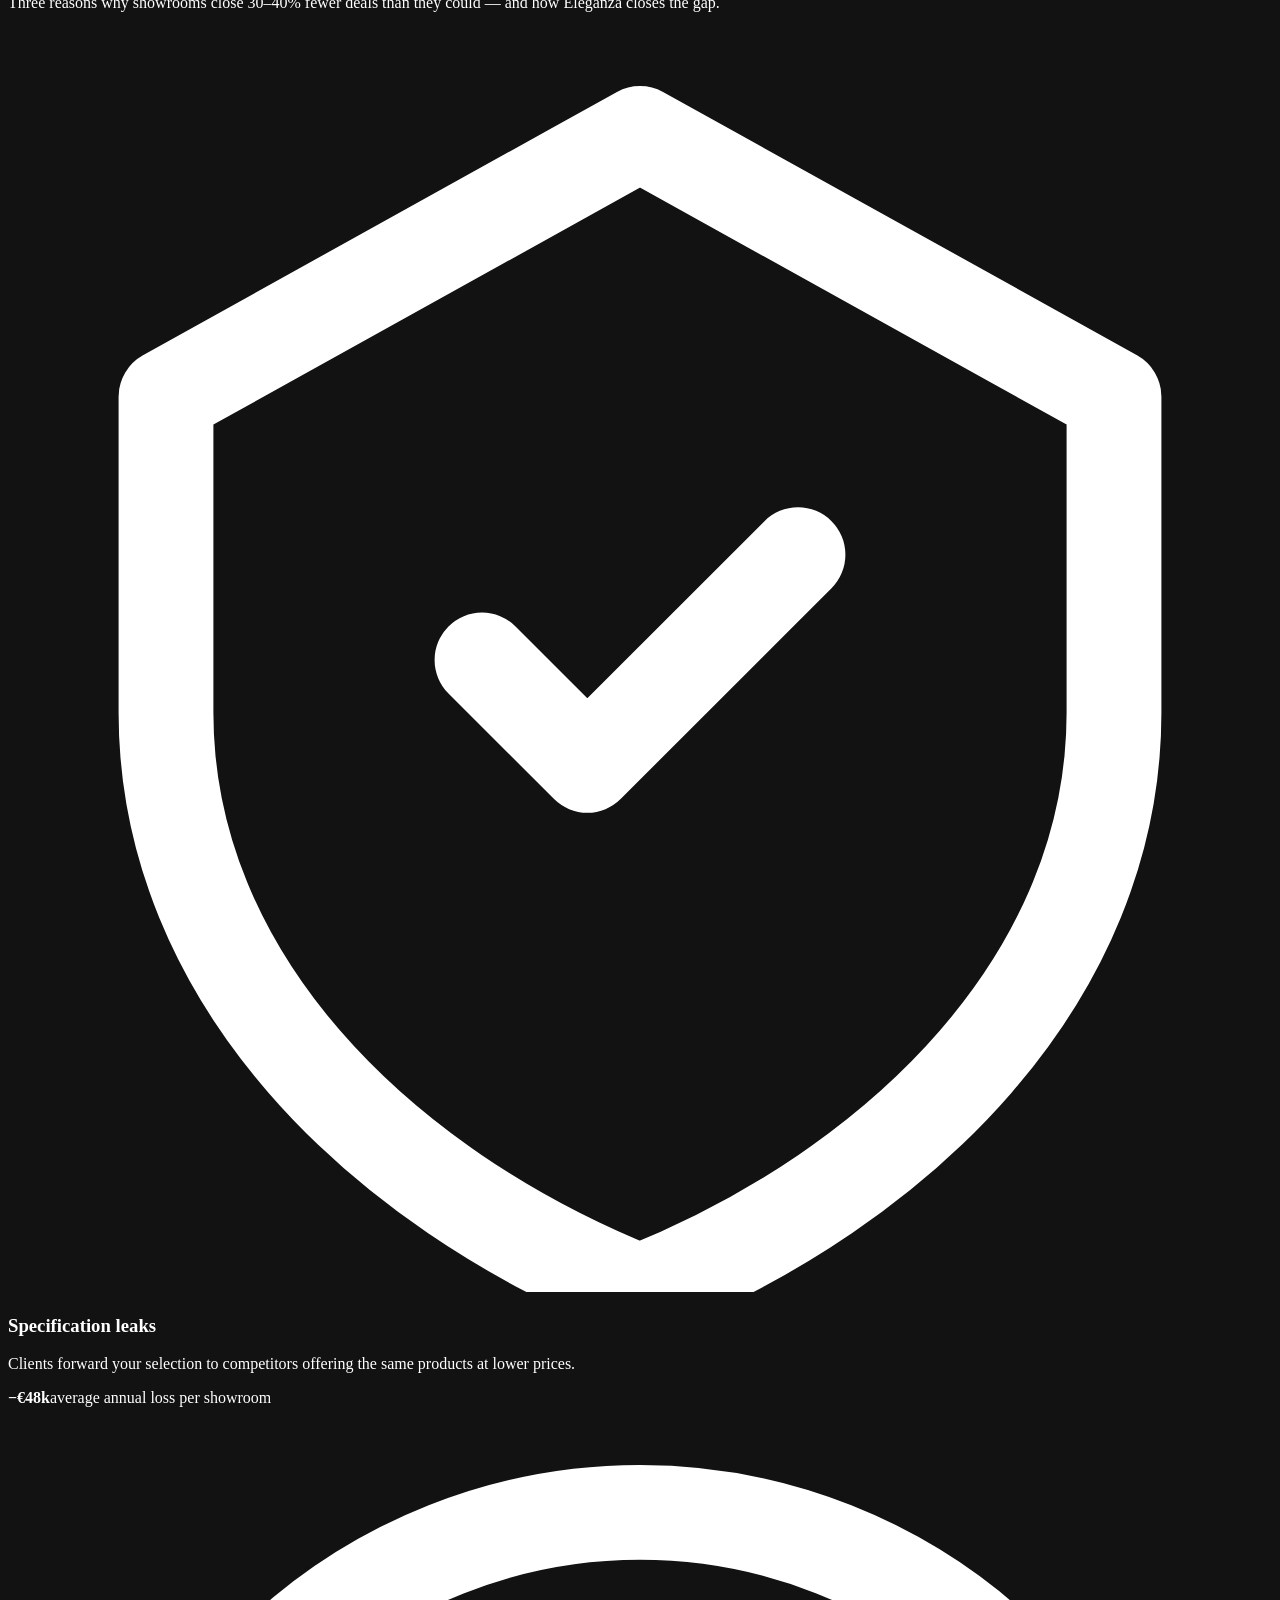
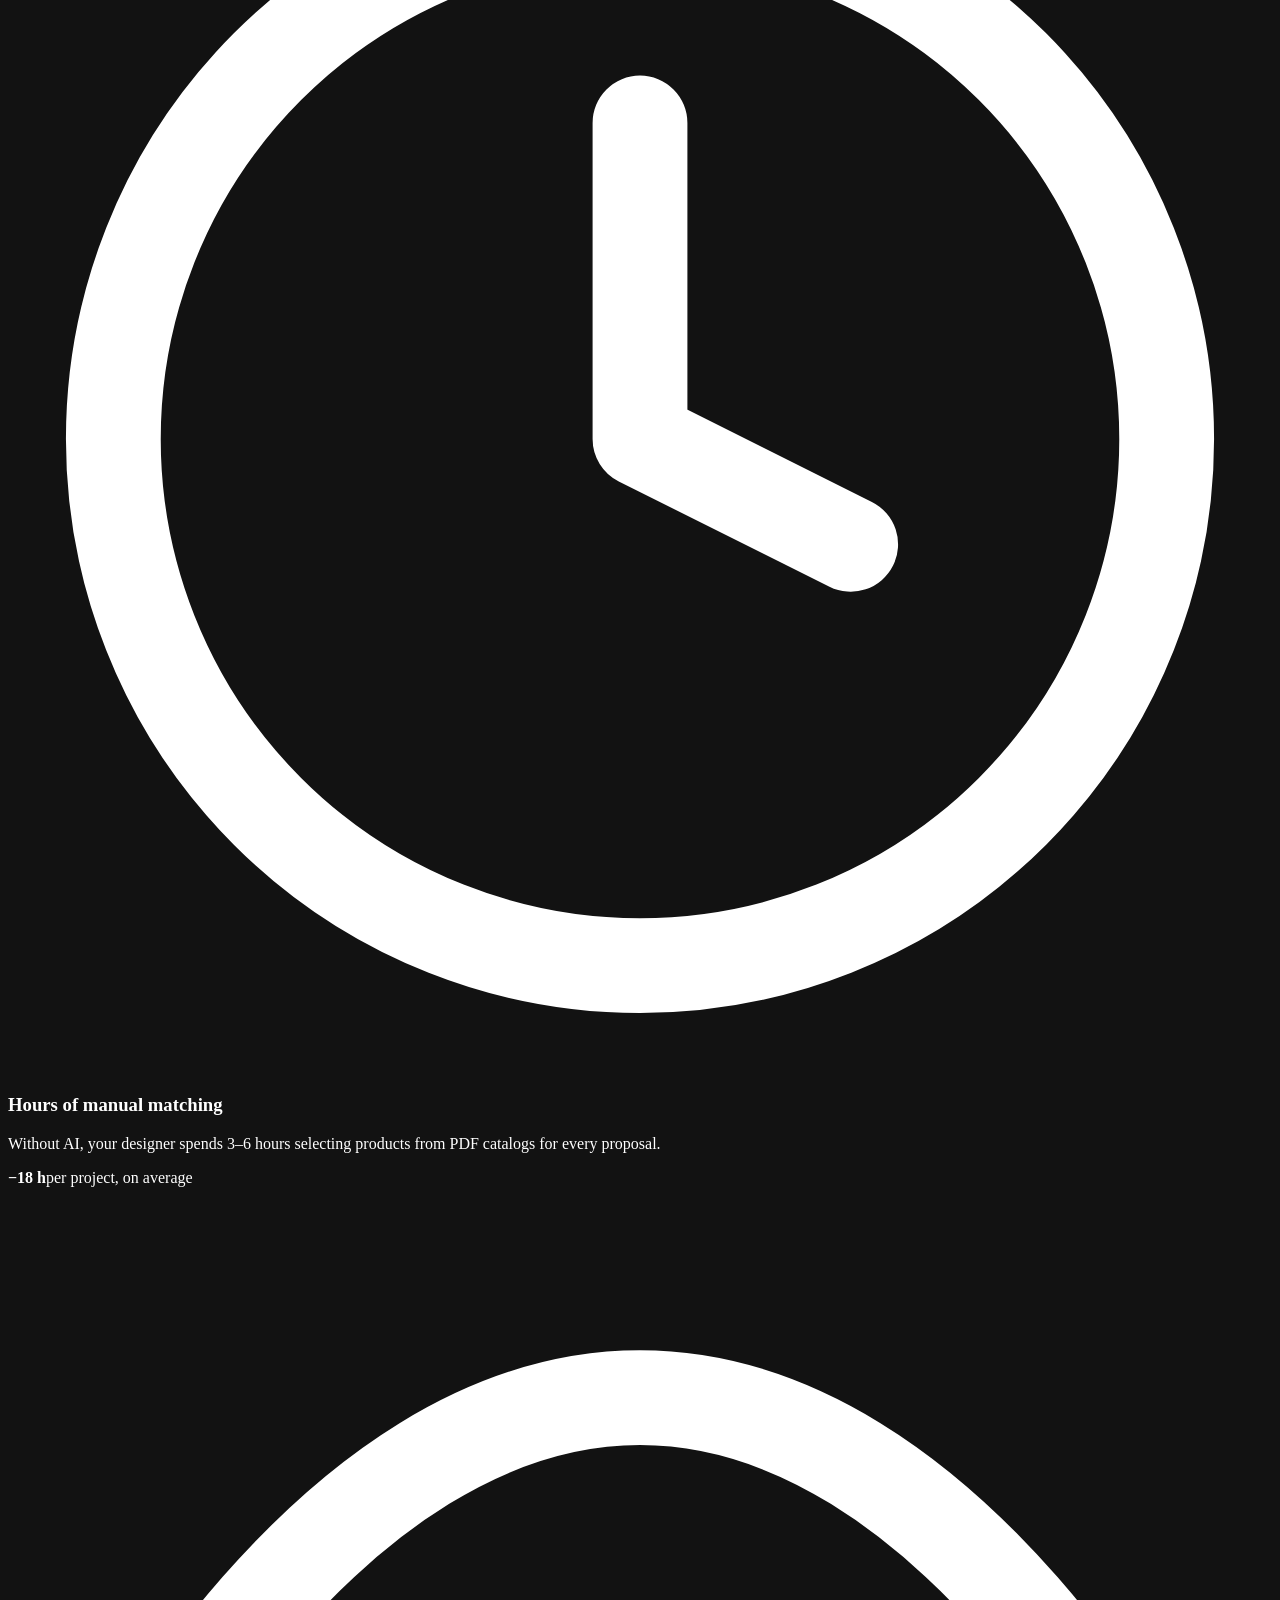
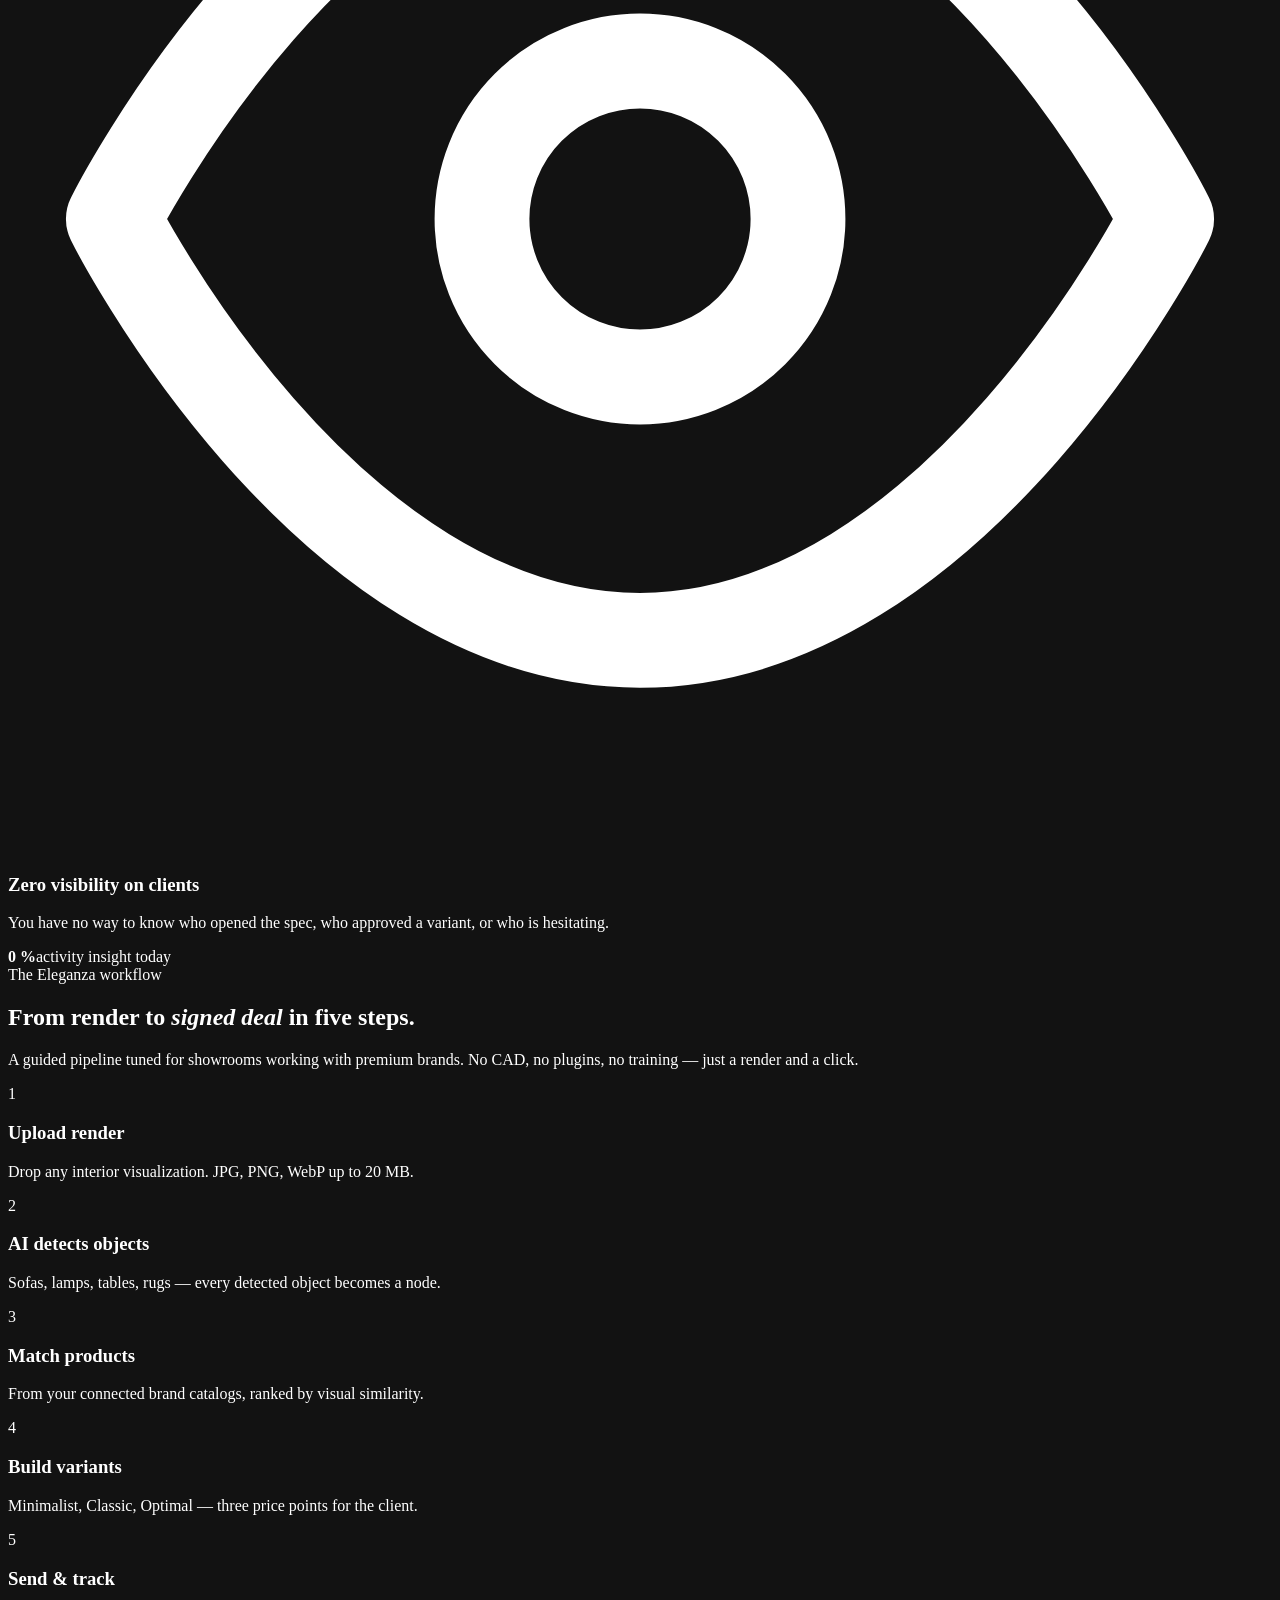
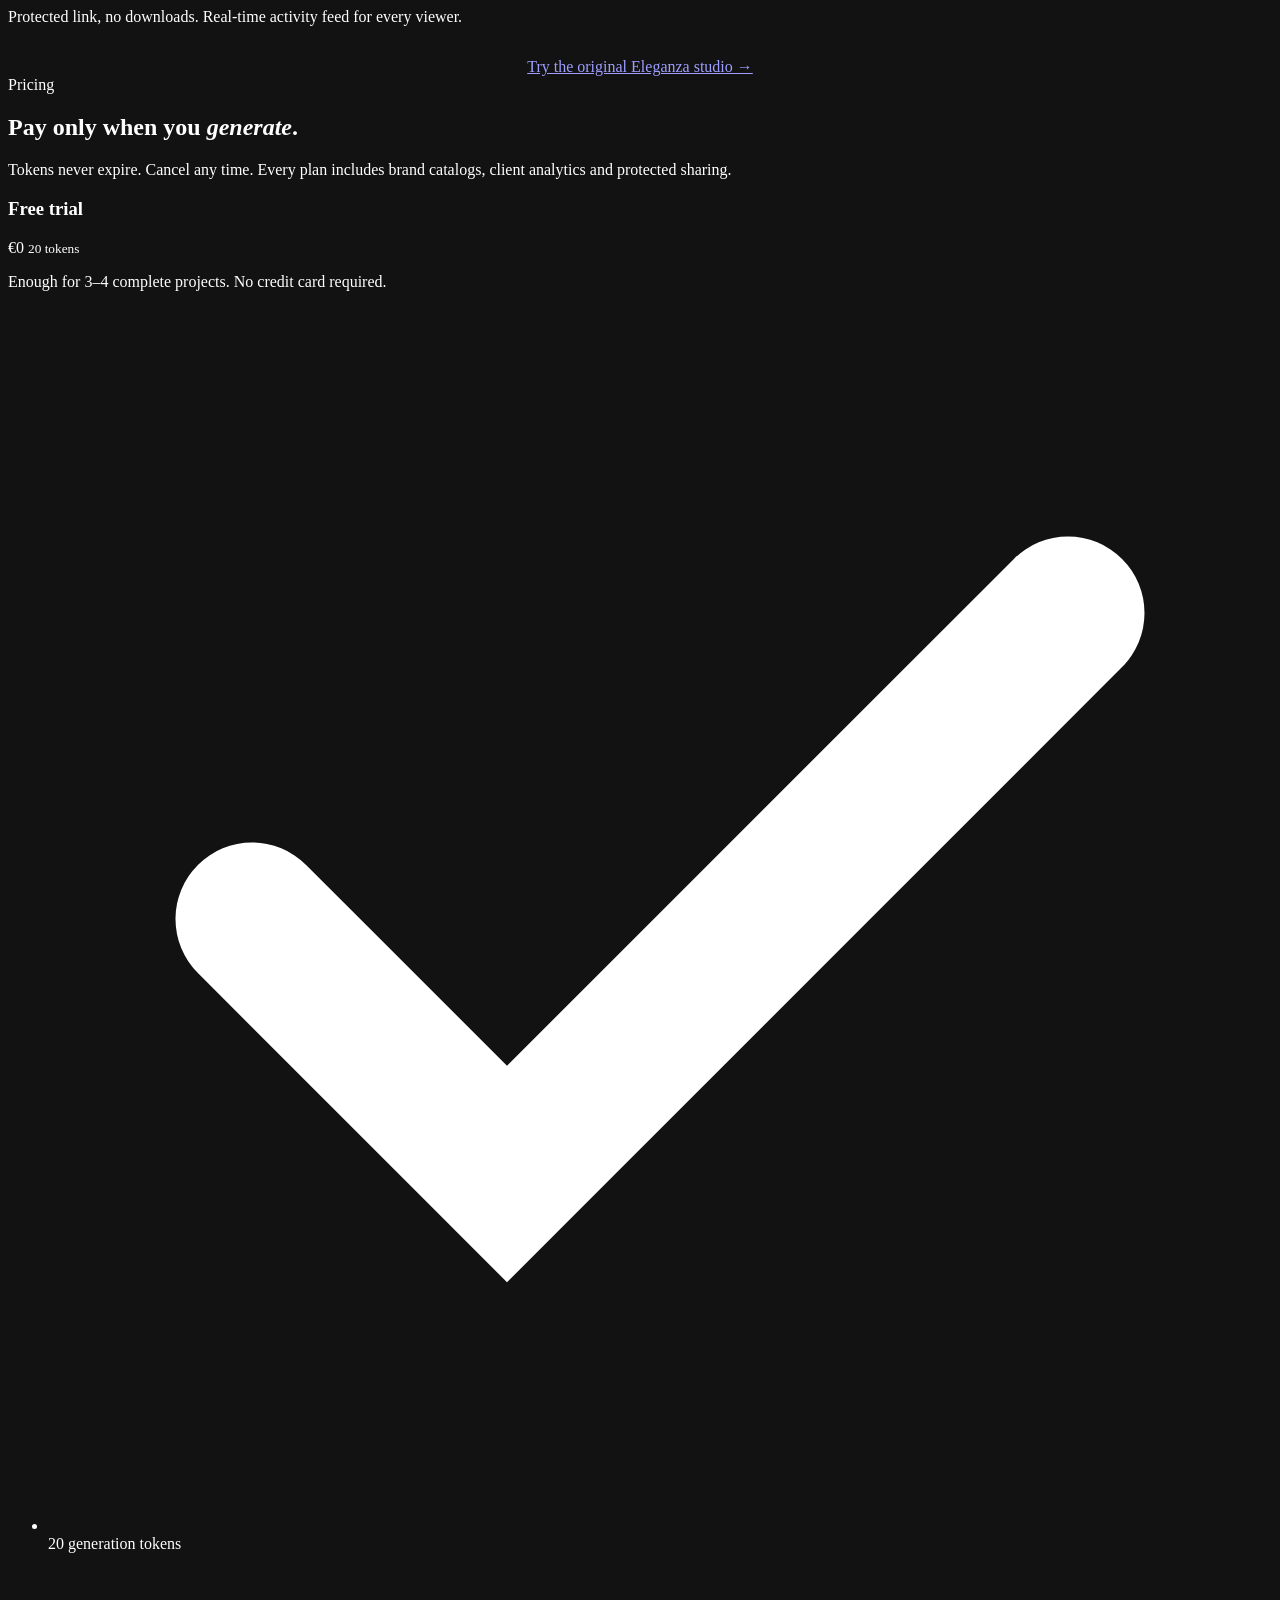
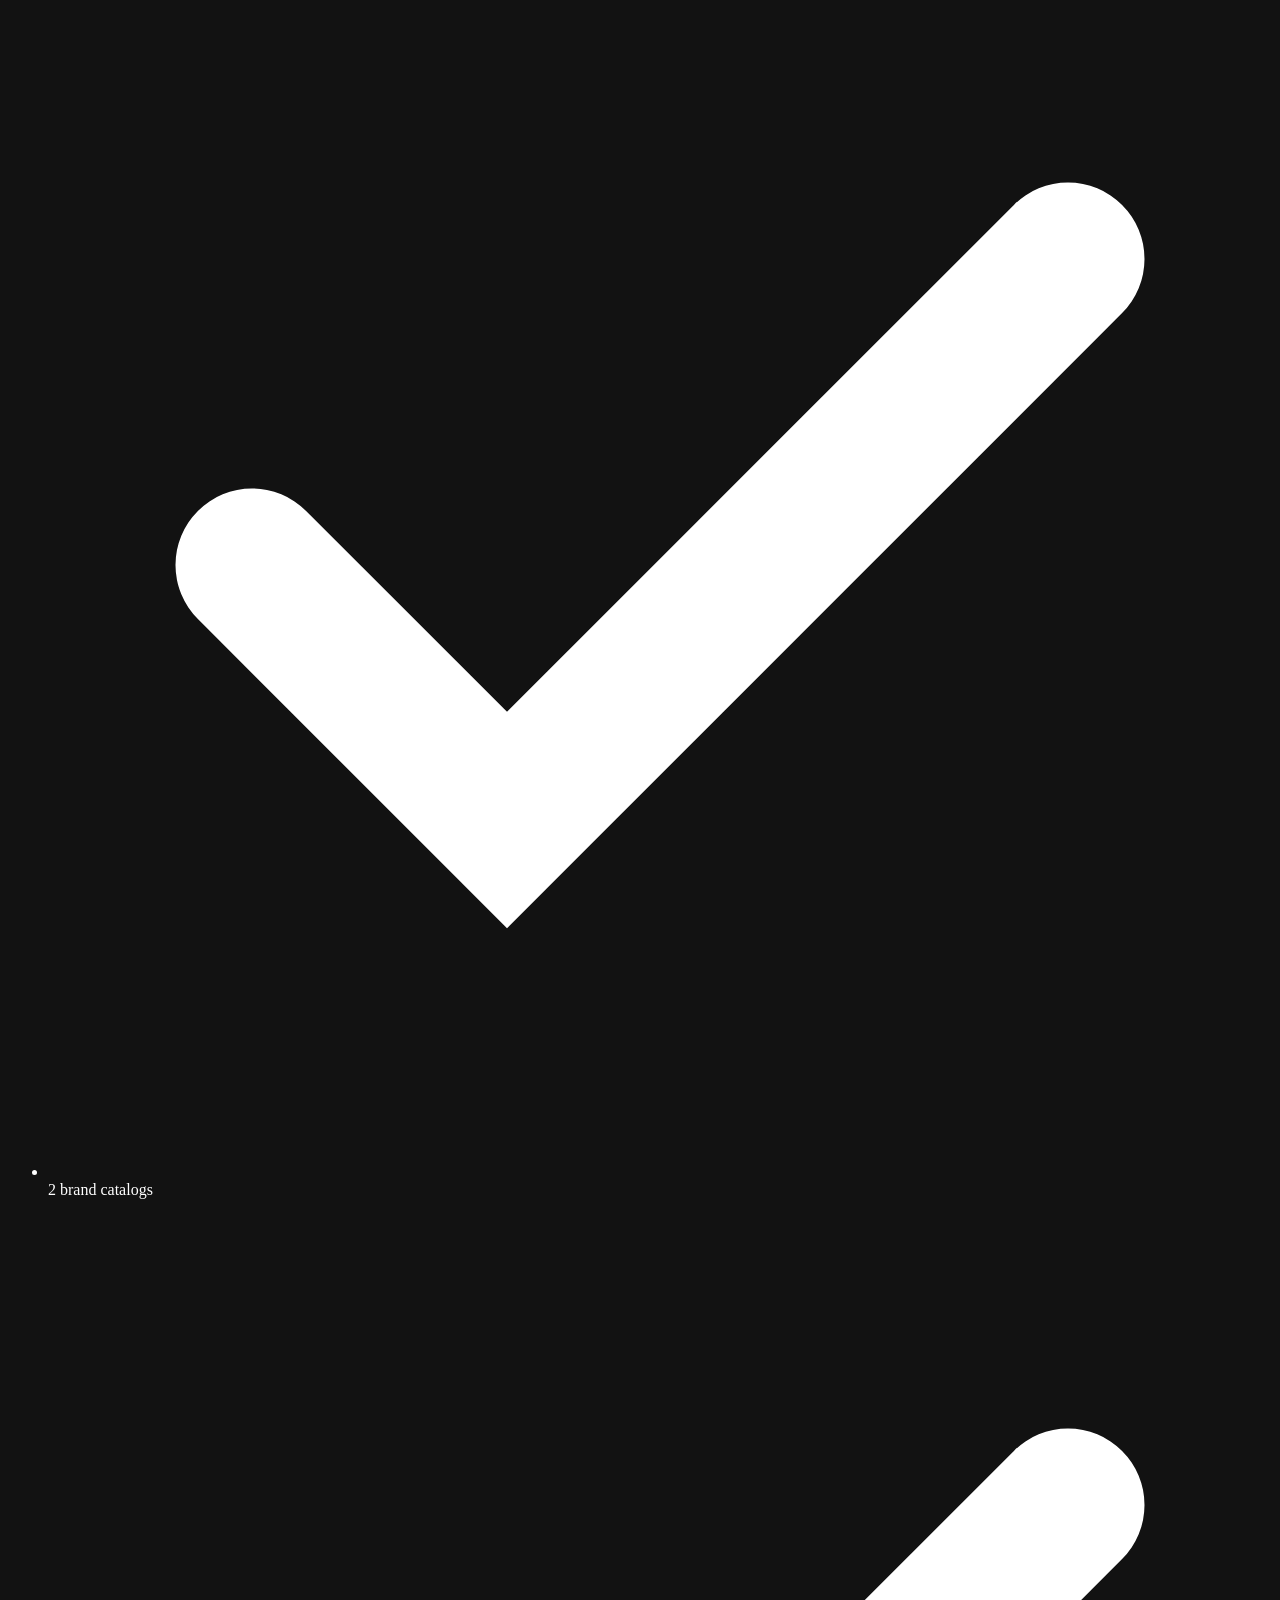
==== commit 27c537a9: "Light theme + theme toggle + hero furniture icons + cache bust Hero markers (landing) - Replace nume" ====
--- a/public/index.html
+++ b/public/index.html
@@ -9,7 +9,8 @@
 <link rel="preconnect" href="https://fonts.googleapis.com">
 <link rel="preconnect" href="https://fonts.gstatic.com" crossorigin>
 <link href="https://fonts.googleapis.com/css2?family=Roboto:wght@300;400;500;600;700&family=Cormorant+Garamond:wght@400;500;600&display=swap" rel="stylesheet">
-<link rel="stylesheet" href="/assets/styles.css">
+<link rel="stylesheet" href="/assets/styles.css?v5">
+<script>(function(){try{var t=localStorage.getItem("eleganza-theme");document.documentElement.setAttribute("data-theme",t==="light"?"light":"dark");}catch(e){document.documentElement.setAttribute("data-theme","dark");}})();</script>
 </head>
 <body>
 
@@ -18,7 +19,7 @@
     <button class="menu-btn" id="openDrawer" aria-label="Menu">
       <svg viewBox="0 0 24 24" fill="none" stroke="currentColor" stroke-width="2" stroke-linecap="round"><path d="M3 6h18M3 12h18M3 18h18"/></svg>
     </button>
-    <a class="logo" href="/"><span class="logo-mark"><svg viewBox="0 0 54 55" fill="none" xmlns="http://www.w3.org/2000/svg"><path d="M54 0.09375L36.0001 0.09385V7.29379C36.0001 19.5975 36.0001 25.7493 39.8223 29.5716C42.6936 32.4428 46.8794 33.1572 54 33.335V0.09375Z" fill="white"/><path d="M33.3001 0.09385L0 0.09375V33.3939H7.20008C19.5037 33.3939 25.6555 33.3939 29.4778 29.5716C33.3001 25.7493 33.3001 19.5975 33.3001 7.29379V0.09385Z" fill="white"/><path d="M54 36.1527C46.8794 36.3305 42.6935 37.0449 39.8222 39.9161C36.951 42.7874 36.2366 46.9732 36.0589 54.0938H54V36.1527Z" fill="white"/><path d="M33.2412 54.0938C33.0634 46.9732 32.3491 42.7874 29.4778 39.9161C25.6555 36.0939 19.5037 36.0939 7.20008 36.0939H0V54.0938H33.2412Z" fill="white"/></svg></span><span class="logo-full"><img src="/assets/eleganza-logo.svg" alt="Eleganza"></span><span class="logo-name">Eleganza</span></a>
+    <a class="logo" href="/"><span class="logo-mark"><svg viewBox="0 0 54 55" fill="none" xmlns="http://www.w3.org/2000/svg"><path d="M54 0.09375L36.0001 0.09385V7.29379C36.0001 19.5975 36.0001 25.7493 39.8223 29.5716C42.6936 32.4428 46.8794 33.1572 54 33.335V0.09375Z" fill="white"/><path d="M33.3001 0.09385L0 0.09375V33.3939H7.20008C19.5037 33.3939 25.6555 33.3939 29.4778 29.5716C33.3001 25.7493 33.3001 19.5975 33.3001 7.29379V0.09385Z" fill="white"/><path d="M54 36.1527C46.8794 36.3305 42.6935 37.0449 39.8222 39.9161C36.951 42.7874 36.2366 46.9732 36.0589 54.0938H54V36.1527Z" fill="white"/><path d="M33.2412 54.0938C33.0634 46.9732 32.3491 42.7874 29.4778 39.9161C25.6555 36.0939 19.5037 36.0939 7.20008 36.0939H0V54.0938H33.2412Z" fill="white"/></svg></span><span class="logo-full"><img src="/assets/eleganza-logo.svg?v5" alt="Eleganza"></span><span class="logo-name">Eleganza</span></a>
     <nav class="topnav" aria-label="Primary">
       <a href="/" class="active">Home</a>
       <a href="/#solution">Solution</a>
@@ -27,6 +28,7 @@
       <a href="/app/projects.html">App demo</a>
     </nav>
     <div class="spacer"></div>
+    <button class="theme-toggle" id="themeToggle" aria-label="Toggle theme" type="button"><svg class="moon" viewBox="0 0 24 24" fill="none" stroke="currentColor" stroke-width="2" stroke-linecap="round" stroke-linejoin="round"><path d="M21 12.8A9 9 0 1 1 11.2 3a7 7 0 0 0 9.8 9.8z"/></svg><svg class="sun" viewBox="0 0 24 24" fill="none" stroke="currentColor" stroke-width="2" stroke-linecap="round" stroke-linejoin="round"><circle cx="12" cy="12" r="4"/><path d="M12 2v2M12 20v2M4.93 4.93l1.41 1.41M17.66 17.66l1.41 1.41M2 12h2M20 12h2M4.93 19.07l1.41-1.41M17.66 6.34l1.41-1.41"/></svg></button>
     <a class="ghost" href="/login.html">Sign in</a>
     <a class="btn btn-primary" href="/signup.html">Try for free</a>
   </div>
@@ -46,10 +48,18 @@
     </div>
     <div class="hero-art" aria-hidden="true">
       <img src="/photos/eleganza-hero-living.jpg" alt="">
-      <span class="marker" style="left:28%;top:52%">1</span>
-      <span class="marker" style="left:50%;top:60%">2</span>
-      <span class="marker" style="left:70%;top:50%">3</span>
-      <span class="marker" style="left:40%;top:78%">+</span>
+      <span class="marker" style="left:20%;top:60%" aria-label="Chair">
+        <svg viewBox="0 0 24 24" fill="none" stroke="currentColor" stroke-width="1.8" stroke-linecap="round" stroke-linejoin="round"><path d="M6 20v-6"/><path d="M18 20v-6"/><path d="M5 14h14"/><path d="M7 14V5a2 2 0 0 1 2-2h6a2 2 0 0 1 2 2v9"/></svg>
+      </span>
+      <span class="marker" style="left:44%;top:72%" aria-label="Coffee table">
+        <svg viewBox="0 0 24 24" fill="none" stroke="currentColor" stroke-width="1.8" stroke-linecap="round" stroke-linejoin="round"><path d="M3 10h18"/><path d="M5 10v8"/><path d="M19 10v8"/><path d="M3 7l3-3h12l3 3"/></svg>
+      </span>
+      <span class="marker" style="left:72%;top:55%" aria-label="Sofa">
+        <svg viewBox="0 0 24 24" fill="none" stroke="currentColor" stroke-width="1.8" stroke-linecap="round" stroke-linejoin="round"><path d="M4 18v-5a3 3 0 0 1 3-3h10a3 3 0 0 1 3 3v5"/><path d="M2 18h20v2a1 1 0 0 1-1 1h-1a1 1 0 0 1-1-1h-12a1 1 0 0 1-1 1H5a1 1 0 0 1-1-1z"/><path d="M7 10V7a2 2 0 0 1 2-2h6a2 2 0 0 1 2 2v3"/></svg>
+      </span>
+      <span class="marker" style="left:40%;top:88%" aria-label="Carpet">
+        <svg viewBox="0 0 24 24" fill="none" stroke="currentColor" stroke-width="1.8" stroke-linecap="round" stroke-linejoin="round"><rect x="3" y="5" width="18" height="14" rx="2"/><path d="M7 9h10M7 12h10M7 15h10"/></svg>
+      </span>
     </div>
   </section>
 
@@ -167,7 +177,7 @@
 <div class="drawer" id="drawer" aria-hidden="true">
   <div class="drawer-panel">
     <div style="display:flex;align-items:center;justify-content:space-between;margin-bottom:14px">
-      <div class="logo"><span class="logo-mark"><svg viewBox="0 0 54 55" fill="none" xmlns="http://www.w3.org/2000/svg"><path d="M54 0.09375L36.0001 0.09385V7.29379C36.0001 19.5975 36.0001 25.7493 39.8223 29.5716C42.6936 32.4428 46.8794 33.1572 54 33.335V0.09375Z" fill="white"/><path d="M33.3001 0.09385L0 0.09375V33.3939H7.20008C19.5037 33.3939 25.6555 33.3939 29.4778 29.5716C33.3001 25.7493 33.3001 19.5975 33.3001 7.29379V0.09385Z" fill="white"/><path d="M54 36.1527C46.8794 36.3305 42.6935 37.0449 39.8222 39.9161C36.951 42.7874 36.2366 46.9732 36.0589 54.0938H54V36.1527Z" fill="white"/><path d="M33.2412 54.0938C33.0634 46.9732 32.3491 42.7874 29.4778 39.9161C25.6555 36.0939 19.5037 36.0939 7.20008 36.0939H0V54.0938H33.2412Z" fill="white"/></svg></span><span class="logo-full"><img src="/assets/eleganza-logo.svg" alt="Eleganza"></span><span class="logo-name">Eleganza</span></div>
+      <div class="logo"><span class="logo-mark"><svg viewBox="0 0 54 55" fill="none" xmlns="http://www.w3.org/2000/svg"><path d="M54 0.09375L36.0001 0.09385V7.29379C36.0001 19.5975 36.0001 25.7493 39.8223 29.5716C42.6936 32.4428 46.8794 33.1572 54 33.335V0.09375Z" fill="white"/><path d="M33.3001 0.09385L0 0.09375V33.3939H7.20008C19.5037 33.3939 25.6555 33.3939 29.4778 29.5716C33.3001 25.7493 33.3001 19.5975 33.3001 7.29379V0.09385Z" fill="white"/><path d="M54 36.1527C46.8794 36.3305 42.6935 37.0449 39.8222 39.9161C36.951 42.7874 36.2366 46.9732 36.0589 54.0938H54V36.1527Z" fill="white"/><path d="M33.2412 54.0938C33.0634 46.9732 32.3491 42.7874 29.4778 39.9161C25.6555 36.0939 19.5037 36.0939 7.20008 36.0939H0V54.0938H33.2412Z" fill="white"/></svg></span><span class="logo-full"><img src="/assets/eleganza-logo.svg?v5" alt="Eleganza"></span><span class="logo-name">Eleganza</span></div>
       <button class="menu-btn" id="closeDrawer" aria-label="Close">×</button>
     </div>
     <a class="nav-item" href="/">Home</a>
@@ -180,6 +190,6 @@
   </div>
 </div>
 
-<script src="/assets/app.js"></script>
+<script src="/assets/app.js?v5"></script>
 </body>
 </html>
